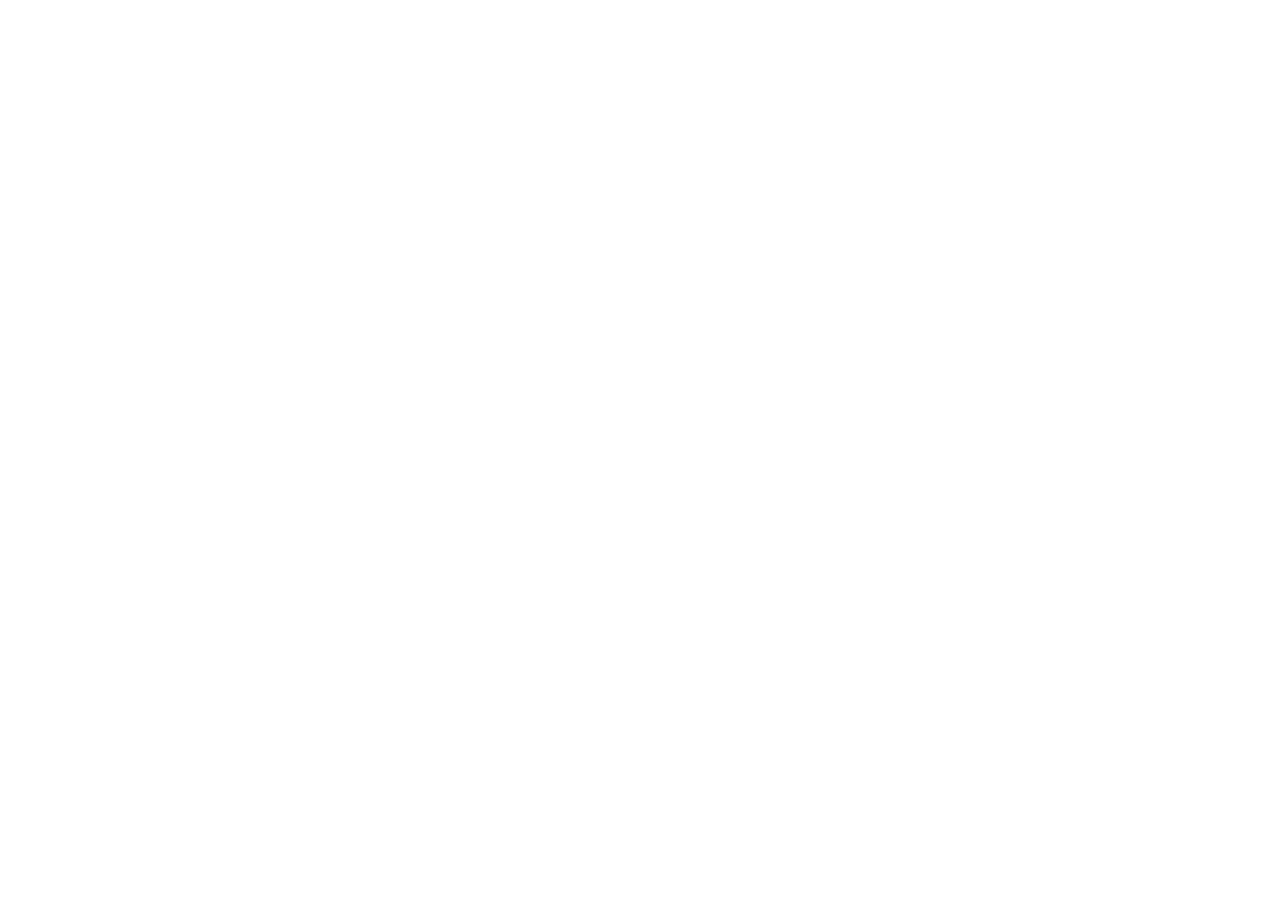
==== weekly/issue-043.html @ c5ee7de9 "feat: 新增周报 Issue 043 页面" ====
<!doctype html><html><head><script>window.gfdatav1={"env":"prod","envName":"prod","runtime":"node","ver":"1.0.0.372","canary":0,"idc":"lf","region":"CN","vdc":"lf","vregion":"China-North","extra":{"canaryType":null}}</script><script>!function(){var o={"solo.trae.cn":"work.trae.cn"}[window.location.hostname];o&&window.location.replace("https://"+o+window.location.pathname+window.location.search+window.location.hash)}()</script><script >
            ;(function(){
              window._MODERNJS_ROUTE_MANIFEST = {"routeAssets":{"main":{"chunkIds":["6408","754","6493","354","9783","7216","9535","7441","6008","7861","7906","1402","1069","1889"],"assets":["static/js/lib-framer-motion.a462c1e6.js","static/js/lib-polyfill.82fd600a.js","static/js/lib-axios.12a70885.js","static/js/lib-react.d6a78f82.js","static/js/argus-builder-strategy.c38d0599.js","static/js/lib-router.c6287245.js","static/js/7441.cf302592.js","static/js/6008.dfefafe0.js","static/js/7861.966b401f.js","static/css/7861.60322628.css","static/js/1402.307f18e1.js","static/css/1402.16e733a9.css","static/js/1069.d407b043.js","static/js/main.1b4af053.js","static/css/main.0908ee86.css"],"referenceCssAssets":["static/css/7861.60322628.css","static/css/1402.16e733a9.css","static/css/main.0908ee86.css"]}}};
            })();
          </script><link rel="manifest" href="data:application/manifest+json,%7B%22name%22%3A%22TraeWork%22%2C%22short_name%22%3A%22TraeWork%22%2C%22description%22%3A%22Work%20With%20TRAE%22%2C%22start_url%22%3A%22%2F%22%2C%22display%22%3A%22standalone%22%2C%22background_color%22%3A%22%231a1b1d%22%2C%22theme_color%22%3A%22%231a1b1d%22%2C%22icons%22%3A%5B%7B%22src%22%3A%22%2Ficon-192.png%22%2C%22sizes%22%3A%22192x192%22%2C%22type%22%3A%22image%2Fpng%22%7D%2C%7B%22src%22%3A%22%2Ficon-512.png%22%2C%22sizes%22%3A%22512x512%22%2C%22type%22%3A%22image%2Fpng%22%7D%2C%7B%22src%22%3A%22%2Ficon-512.png%22%2C%22sizes%22%3A%22512x512%22%2C%22type%22%3A%22image%2Fpng%22%2C%22purpose%22%3A%22maskable%22%7D%5D%7D"><meta name="theme-color" content="#1a1b1d"><link rel="preconnect" href="https://work.trae.cn"><link rel="preconnect" href="https://lf-cdn.marscode.com"><link rel="dns-prefetch" href="https://mon.zijieapi.com"><link rel="dns-prefetch" href="https://mcs.zijieapi.com"><link rel="dns-prefetch" href="https://abtestvm.bytedance.com"><link rel="dns-prefetch" href="https://ttwid.bytedance.com"><script>"serviceWorker"in navigator&&window.addEventListener("load",function(){navigator.serviceWorker.register("/sw.js",{updateViaCache:"none"}).then(function(e){let n=setInterval(function(){e.update().catch(function(e){console.log("SW update failed:",e),e&&"InvalidStateError"===e.name&&clearInterval(n)})},18e5)}).catch(function(e){console.log("SW registration failed:",e)})})</script><link rel="icon" href="//lf-cdn.marscode.cn/obj/marscode-bucket-cn/goofy_deploy_edenx/ide/trae-web-mono/favicon.png"><title data-react-helmet="true">音乐制作行业周报 · 2026.10.20 — 10.26</title><meta charset="utf-8"><meta name="viewport" content="width=device-width,initial-scale=1,shrink-to-fit=no,viewport-fit=cover,minimum-scale=1,maximum-scale=1,user-scalable=no"><meta http-equiv="x-ua-compatible" content="ie=edge"><meta name="renderer" content="webkit"><meta name="layoutmode" content="standard"><meta name="imagemode" content="force"><meta name="wap-font-scale" content="no"><meta name="format-detection" content="telephone=no"><script defer="defer">(()=>{var __webpack_modules__={2889(e,t,r){"use strict";r.d(t,{AC:()=>u,BX:()=>m,H4:()=>l,LK:()=>d,fh:()=>s,vr:()=>c});let o="icube:mf-runtime-debug-change",a=Symbol.for("icube.mf.runtime-debug.registry"),n=()=>{if("u"<typeof window)return;let e=globalThis,t=e[a];if(t)return t;let r={};return e[a]=r,r},i=e=>{window.dispatchEvent(new CustomEvent(o,{detail:{remoteName:e}}))},s=e=>{try{let t=new URL((e=>{let t=e.indexOf("@http");return t<0?e:e.slice(t+1)})(e)).hostname;return"localhost"===t||"127.0.0.1"===t||"0.0.0.0"===t||"[::1]"===t}catch{return!1}},l=e=>{let t=n();if(!t)return;let r=t[e.remoteName];t[e.remoteName]={...(null==r?void 0:r.hostContract)?{hostContract:r.hostContract}:{},...(null==r?void 0:r.configPath)?{configPath:r.configPath}:{},...e},i(e.remoteName)},c=(e,t)=>{let r=n();r&&(r[e]={...r[e],remoteName:e,...t},i(e))},d=e=>{var t;let r=null==(t=n())?void 0:t[e];return r&&"string"==typeof r.entryUrl&&"string"==typeof r.expose&&"boolean"==typeof r.isLocal?r:void 0},u=e=>{let t=n();(null==t?void 0:t[e])&&(delete t[e],i(e))},m=(e,t)=>{if("u"<typeof window)return()=>{};let r=r=>{let o=r.detail;(null==o?void 0:o.remoteName)===e&&t()};return window.addEventListener(o,r),()=>window.removeEventListener(o,r)}},57555(e,t,r){"use strict";var o,a,n,i,s,l,c,d,u,m,f,p,h=r(7002),g=r.n(h);let y="u">typeof ENV_TARGET?"web"===ENV_TARGET:"u">typeof window&&void 0!==window.document;function b(){try{if(y&&window.localStorage)return!!localStorage.getItem("FEDERATION_DEBUG")}catch(e){}return!1}function _(){return"u">typeof process&&process.env&&process.env.FEDERATION_DEBUG?!!process.env.FEDERATION_DEBUG:!!("u">typeof FEDERATION_DEBUG&&FEDERATION_DEBUG)||b()}let E="[ Module Federation ]",S=console,I=["logger.ts","logger.js","captureStackTrace","Logger.emit","Logger.log","Logger.info","Logger.warn","Logger.error","Logger.debug"];var v=class{constructor(e,t=S){this.prefix=e,this.delegate=t??S}setPrefix(e){this.prefix=e}setDelegate(e){this.delegate=e??S}emit(e,t){let r=this.delegate,o=_()?function(){try{let e=Error().stack;if(!e)return;let[,...t]=e.split("\n"),r=t.filter(e=>!I.some(t=>e.includes(t)));if(!r.length)return;return`Stack trace:\n${r.slice(0,5).join("\n")}`}catch{return}}():void 0,a=o?[...t,o]:t,n=(()=>{switch(e){case"log":return["log","info"];case"info":return["info","log"];case"warn":return["warn","info","log"];case"error":return["error","warn","log"];default:return["debug","log"]}})();for(let i of n){let e=r[i];if("function"==typeof e)return void e.call(r,this.prefix,...a)}for(let i of n){let e=S[i];if("function"==typeof e)return void e.call(S,this.prefix,...a)}}log(...e){this.emit("log",e)}warn(...e){this.emit("warn",e)}error(...e){this.emit("error",e)}success(...e){this.emit("info",e)}info(...e){this.emit("info",e)}ready(...e){this.emit("info",e)}debug(...e){_()&&this.emit("debug",e)}};function R(e){return new v(e)}R(E),function(e){let t=new v(e);Object.defineProperty(t,"__mf_infrastructure_logger__",{value:!0,enumerable:!1,configurable:!1})}(E);let N=17891,k=R("[ Module Federation Observability Plugin ]"),M="module-federation/observability",w="component:business-loaded",T="onMFRemoteLoaded",x=/\b(token|authorization|cookie|secret|password|session|access_token|refresh_token|api_key|apikey|key)\s*[:=]\s*([^&\s'",;<>]+)/gi,O=/\b(?:RUNTIME|TYPE|BUILD)-\d{3}\b/,A=/https?:\/\/[^\s'"<>]+/g,P=/https?:\/\/module-federation\.io\/guide\/troubleshooting\/[^\s'"<>]+/i,C=0;function $(e){return"object"==typeof e&&null!==e}function F(e,t){return"number"==typeof e&&Number.isFinite(e)?Math.max(1,Math.min(1e3,Math.floor(e))):t}function L(e){if("number"==typeof e&&Number.isFinite(e))return Math.max(1,Math.min(1e3,Math.floor(e)))}function U(e){if(!Number.isFinite(e)||!e)return N;let t=Math.floor(e);return t>0&&t<=65535?t:N}function j(e){return!0===e?{enabled:!0,port:N}:e&&!1!==e&&!1!==e.enabled?{enabled:!0,port:U(e.port)}:void 0}function D(e){return!0===e?{enabled:!0,source:M}:e&&!1!==e&&!1!==e.enabled?{enabled:!0,source:H(e.source,160)||M}:void 0}function q(e){return`http://127.0.0.1:${e}/__mf_observability`}function H(e,t=800){if(null==e)return;let r=String(e).replace(A,e=>X(e)||"[redacted-url]").replace(x,"[redacted]");return r.length>t?`${r.slice(0,t)}...`:r}function G(e){if(null!=e)return String(e)}function V(e,t=320){if(null==e)return;let r=String(e);return r.length>t?`${r.slice(0,t)}...`:r}function B(e,t=20){if(!e||"object"!=typeof e)return;let r={};return Object.entries(e).slice(0,t).forEach(([e,t])=>{let o=V(e,80);if(!o||null==t)return;if("boolean"==typeof t)return void(r[o]=t);if("number"==typeof t)return void(Number.isFinite(t)&&(r[o]=t));let a=V(t,240);a&&(r[o]=a)}),Object.keys(r).length?r:void 0}function W(e,t=20){if(!e||"object"!=typeof e)return;let r={};return Object.entries(e).slice(0,t).forEach(([e,t])=>{let o=H(e,80);if(!o||null==t)return;if("boolean"==typeof t)return void(r[o]=t);if("number"==typeof t)return void(Number.isFinite(t)&&(r[o]=t));let a=V(t,240);a&&(r[o]=a)}),Object.keys(r).length?r:void 0}function z(e,t){if(e&&!1!==t?.enabled)return e}function K(e){if(e)return V(e,240)}function X(e){if(e)try{let t="u">typeof window&&window.location?window.location.origin:"http://localhost",r=new URL(e,t),o=`${r.origin}${r.pathname}`;return/^https?:\/\//i.test(e)?o:r.pathname}catch{let[t]=e.split("#"),[r]=t.split("?");return H(r,240)}}function Y(e){if(e&&e.name)return{name:e.name,alias:H(e.alias,120),entry:V(e.entry,320),entryGlobalName:H(e.entryGlobalName,120),type:H(e.type,80)}}function J(e){if(e?.name)return{name:e.name,alias:e.alias,entry:e.entry,entryGlobalName:e.entryGlobalName,type:e.type}}function Z(e){let t=X(e);return!(!t||!/manifest.*\.json$/i.test(t))}function Q(e){return e?(Array.isArray(e)?e:[e]).map(e=>H(e,120)).filter(e=>!!e):[]}function ee(e){return Q(e?.scope).length?Q(e?.scope):["default"]}function te(e){let t=new Set,r=e.shareScopeMap||{};return ee(e.shareInfo).forEach(o=>{Object.keys(r[o]?.[e.pkgName]||{}).forEach(e=>{t.add(e)})}),Array.from(t)}function re(e){return e.shareInfo?te(e).length?"version-mismatch":"missing-provider":"missing-config"}function oe(e){if(e.recovered)return re(e);let t=pe(e.error,{enabled:!1}).errorMessage||"";return!e.shareInfo||/Cannot find shared/i.test(t)?"missing-config":"loadShareSync"===e.lifecycle&&"function"==typeof e.shareInfo.get&&/RUNTIME-00[56]/.test(t)?"sync-async-boundary":"loadShareSync"===e.lifecycle&&!e.shareInfo.get&&/RUNTIME-006/.test(t)?re(e):e.error?"load-error":void 0}function ae(e){let t=function(e){let t=e?.match(/^(\d+)\.(\d+)\.(\d+)(?:\+[\w.-]+)?$/);if(t)return{major:Number(t[1]),minor:Number(t[2]),patch:Number(t[3])}}(e?.version);return!!t&&function(e,t){return e.major!==t.major?e.major>t.major:e.minor!==t.minor?e.minor>t.minor:e.patch>=t.patch}(t,{major:2,minor:5,patch:0})}function ne(e,t){let r=e.shareInfo?.shareConfig;return{name:e.pkgName,shareScope:ee(e.shareInfo),requiredVersion:r?.requiredVersion,selectedVersion:e.selectedShared?.version,availableVersions:te(e),provider:e.selectedShared?.from,from:e.shareInfo?.from,singleton:r?.singleton,strictVersion:r?.strictVersion,eager:r?.eager,strategy:e.shareInfo?.strategy,loaded:e.selectedShared?.loaded,loading:!!e.selectedShared?.loading||void 0,reason:t}}function ie(e){if(e&&e.name)return{name:H(e.name,160)||"unknown",shareScope:Q(e.shareScope),requiredVersion:!1!==e.requiredVersion&&H(e.requiredVersion,120),selectedVersion:H(e.selectedVersion,120),availableVersions:(e.availableVersions||[]).map(e=>H(e,120)).filter(e=>!!e).slice(0,20),provider:H(e.provider,160),from:H(e.from,160),singleton:e.singleton,strictVersion:e.strictVersion,eager:e.eager,strategy:H(e.strategy,80),loaded:e.loaded,loading:e.loading,reason:H(e.reason,120)}}function se(e,t){return e[t]}function le(e){return!!$(e)&&"function"==typeof se(e,"createElement")}function ce(e){if(le(e))return e;if($(e)){let t=se(e,"default");if(le(t))return t}}function de(e,t=!1){if("function"!=typeof e)return!1;let r=e.displayName||e.name||"";return!/^use[A-Z0-9]/.test(r)&&(!!t||!!r&&/^[A-Z]/.test(r))}function ue(e,t="preserve",r=!1){if(de(e,r))return{component:e,createResult:e=>e};if(!$(e))return;let o=se(e,"default");return de(o,r)?{component:o,createResult:r=>{let o=Object.getOwnPropertyDescriptor(e,"default"),a=!1;try{!o||o.writable||o.set?(e.default=r,a=!0):o.configurable&&(Object.defineProperty(e,"default",{configurable:!0,enumerable:o.enumerable,writable:!0,value:r}),a=!0)}catch{}return"component"===t?r:a?void 0:function(e,t){let r=Object.getOwnPropertyDescriptors(e);return r.default={configurable:!0,enumerable:r.default?.enumerable??!0,writable:!0,value:t},Object.defineProperties(Object.create(Object.getPrototypeOf(e)),r)}(e,r)}}:void 0}function me(e){return"runtime"===e||"business"===e||"react"===e?e:void 0}function fe(e){let t=String(e??"").match(O)?.[0];return t?H(t,40):void 0}function pe(e,t){return e?e instanceof Error?{errorCode:fe(`${e.name}\n${e.message}\n${e.stack||""}`),errorName:G(e.name),errorMessage:G(e.message),errorStack:z(e.stack,t)}:{errorCode:fe(e),errorMessage:G(e)}:{}}function he(e){if(Array.isArray(e))return e.map(e=>he(e));if(!e||"object"!=typeof e)return e;let t={};return Object.entries(e).forEach(([e,r])=>{void 0!==r&&(t[e]=he(r))}),t}function ge(e){return he({...e,remote:e.remote?{...e.remote}:void 0,shared:e.shared?{...e.shared,shareScope:e.shared.shareScope?[...e.shared.shareScope]:void 0,availableVersions:e.shared.availableVersions?[...e.shared.availableVersions]:void 0}:void 0,errorContext:e.errorContext?{...e.errorContext}:void 0,metadata:e.metadata?{...e.metadata}:void 0,loadedBefore:Ee(e.loadedBefore)})}function ye(e){return{...e,phases:Object.entries(e.phases).reduce((e,[t,r])=>(e[t]={...r},e),{}),shared:e.shared?{...e.shared,shareScope:e.shared.shareScope?[...e.shared.shareScope]:void 0}:void 0,flags:{...e.flags},error:e.error?{...e.error,context:e.error.context?{...e.error.context}:void 0}:void 0}}function be(e){if(e)return{...e,facts:{...e.facts},completedPhases:[...e.completedPhases],pendingPhases:[...e.pendingPhases],warnings:e.warnings?[...e.warnings]:void 0,actions:e.actions.map(e=>({...e}))}}function _e(e){if(e)return{...e,entries:e.entries.map(e=>({...e})),availableNames:e.availableNames?[...e.availableNames]:void 0}}function Ee(e){if(e)return{producer:e.producer,expose:e.expose,consumers:e.consumers.map(e=>({...e,exposes:e.exposes?[...e.exposes]:void 0}))}}function Se(e){return he({...e,remote:e.remote?{...e.remote}:void 0,shared:e.shared?{...e.shared,shareScope:e.shared.shareScope?[...e.shared.shareScope]:void 0,availableVersions:e.shared.availableVersions?[...e.shared.availableVersions]:void 0}:void 0,errorContext:e.errorContext?{...e.errorContext}:void 0,moduleInfo:_e(e.moduleInfo),loadedBefore:Ee(e.loadedBefore),events:e.events.map(ge),summary:ye(e.summary),diagnosis:be(e.diagnosis)})}function Ie(){return globalThis.__FEDERATION__}function ve(e){let t=H(e,240);if(t)return t.replace(/^\.\//,"")}function Re(e,t,r){let o=e?.entryGlobalName;if(!o)return;let a=Ie(),n=Array.isArray(a?.__INSTANCES__)?a.__INSTANCES__:[],i=ve(t),s=[];return n.forEach(e=>{if(e===r)return;let t=function(e){if(!e)return[];if(e instanceof Map)return Array.from(e.values());let t="function"==typeof e.entries?Array.from(e.entries()):void 0;return t?t.map(([,e])=>e):$(e)?Object.values(e):[]}(e.moduleCache).find(e=>$(e)&&$(e.remoteInfo)&&e.remoteInfo.entryGlobalName===o);if(!t)return;let a=function(e,t){return t?Array.from(new Set(Object.values(e.remoteHandler?.idToRemoteMap||{}).filter(e=>e?.name===t).map(e=>H(e.expose,240)).filter(e=>!!e))):[]}(e,t.remoteInfo?.name),n={name:H(e.options?.name,120)||H(e.name,120),remoteEntryExports:!!t.remoteEntryExports,containerInitialized:!0===t.inited,exposes:a.length?a:void 0};s.push(he(n))}),s.length?{producer:!0,expose:!!i&&s.some(e=>(e.exposes||[]).some(e=>ve(e)===i)),consumers:s}:void 0}function Ne(e){return C+=1,`mf-${(e.remote?.name||e.phase||"runtime").replace(/[^a-z0-9]+/gi,"-").slice(0,80)}-${Date.now().toString(36)}-${C.toString(36)}`}function ke(e){if("string"==typeof e)return V(e,320)}function Me(e){if("string"==typeof e)return V(e,500)}function we(e){if("string"==typeof e)return V(e,320)}function Te(e){if("string"==typeof e&&e)return(/^https?:\/\//i.test(e)||e.startsWith("/")?X(e):H(e,240))?.toLowerCase()}function xe(e){let t=function(e){let t=[e.errorCode,e.errorName,e.errorMessage,e.summary.error?.errorCode,e.summary.error?.errorName,e.summary.error?.errorMessage,...e.events.flatMap(e=>[e.errorCode,e.errorName,e.errorMessage,e.message,e.lifecycle])].join("\n");return/RUNTIME-007/.test(t)?"remote-snapshot":/RUNTIME-011/.test(t)?"remote-entry-missing-in-snapshot":/moduleInfo|module info/i.test(t)?"module-info":/remote snapshot|global snapshot|snapshot/i.test(t)?"remote-snapshot":void 0}(e);if(!t)return;let r=Ie()?.moduleInfo,o=$(r)?Object.entries(r):[],a=o.map(([e,t])=>function(e,t){let r=V(e,240);if(!r)return;let o=$(t)?t:{};return{name:r,publicPath:ke(o.publicPath),getPublicPath:Me(o.getPublicPath),remoteEntry:we(o.remoteEntry),globalName:H(o.globalName,160)}}(e,t)).filter(e=>!!e),n=function(e){return new Set([e.requestId?.split("/")[0],e.remote?.name,e.remote?.alias,e.remote?.entry,e.remote?.entryGlobalName,e.sanitizedUrl,e.errorContext?.remoteName,e.errorContext?.remoteAlias,e.errorContext?.url,e.summary.error?.context?.remoteName,e.summary.error?.context?.remoteAlias,e.summary.error?.context?.url].map(Te).filter(e=>!!e))}(e),i=a.filter(e=>function(e,t){return!!t.size&&[e.name,e.publicPath,e.getPublicPath,e.remoteEntry,e.globalName].map(Te).filter(e=>!!e).some(e=>Array.from(t).some(t=>e===t||e.startsWith(`${t}:`)||e.includes(`:${t}`)||t.startsWith("http")&&e.includes(t)))}(e,n));return{reason:t,clipped:!0,totalCount:o.length,matchedCount:i.length,entries:i.slice(0,20),availableNames:i.length?void 0:a.map(e=>e.name).slice(0,20)}}function Oe(e){let t=`${e.errorMessage||""}\n${e.message||""}`;if(e.errorCode||t)return/ScriptExecutionError/i.test(t)?"script-execution":/timeout|timed out/i.test(t)?"timeout":/ScriptNetworkError|NetworkError|Failed to fetch|Request failed|ERR_|404|CORS/i.test(t)?"network":"RUNTIME-008"===e.errorCode?"unknown":void 0}function Ae(e={},t={}){let r,o,a,n,i={...e,browser:t.fixedBrowserScope?{...e.browser,scope:t.fixedBrowserScope}:e.browser,react:t.disableReact?{...e.react,enabled:!1,injectLoadedCallback:!1}:e.react},s=t.pluginName||"observability-plugin",l=!1!==t.attachInstanceApi,c=!0===t.guardSharedHooksByRuntimeVersion,d=!0===t.guardRuntimeHooksByRuntimeVersion,u=!0===t.disablePreloadHooks,m=!0===t.returnHookArgs,f=!0===t.forceDevelopmentChannels,p=e=>m?e:void 0,h=i.level||"summary",g=F(i.maxEvents,100),y=[],b=new Map,_=new Map,E=new Map,S=new Map,I=j(i.collector),v=D(i.devtools),R=new Set,N=new Set,M=new Set,x=new Set,O=new Set,A=!1,C=!1,U=g,z=()=>!1!==i.enabled&&(A=!0,!0),Q=(e,t,r)=>{let o=pe(e.error,i.stackTrace),a=Y(e.remote),s=ie(e.shared),l=K(e.requestAlias)||function(e,t){if(e&&t?.alias&&t.alias!==t.name){if(e===t.name)return t.alias;if(e.startsWith(`${t.name}/`))return`${t.alias}/${e.slice(t.name.length+1)}`}}(e.requestId,a),c=H(e.hostName,120)||H(r?.options?.name,120),d=H(r?.version,80)||n,u=G(e.message)||o.errorMessage,m={traceId:t,timestamp:e.timestamp||Date.now(),phase:H(e.phase,120)||"runtime",status:e.status,requestId:K(e.requestId),requestAlias:l,hostName:c,runtimeVersion:d,remote:a,shared:s,expose:H(e.expose,240),sanitizedUrl:V(e.url||e.remote?.entry,320),message:u,errorCode:o.errorCode,errorName:o.errorName,errorMessage:o.errorMessage,errorStack:o.errorStack,duration:"number"==typeof e.duration&&Number.isFinite(e.duration)?Math.max(0,e.duration):void 0,lifecycle:H(e.lifecycle,120),eventName:H(e.eventName,160),source:me(e.source),recovered:!0===e.recovered||void 0,cached:!0===e.cached||void 0,componentName:H(e.componentName,160),metadata:B(e.metadata),loadedBefore:Ee(e.loadedBefore)};return("error"===m.status||e.error)&&(m.ownerHint=function(e){let t=Oe(e);switch(e.errorCode){case"RUNTIME-001":case"RUNTIME-002":case"RUNTIME-011":case"RUNTIME-013":case"RUNTIME-014":case"RUNTIME-015":return"remote";case"RUNTIME-003":case"RUNTIME-004":case"RUNTIME-007":return"host";case"RUNTIME-005":case"RUNTIME-006":case"RUNTIME-012":return"shared";case"RUNTIME-008":return"network"===t||"timeout"===t?"network":"remote";default:return e.shared?"shared":e.remote?"remote":"manifest"===e.phase||"matchRemote"===e.phase?"host":e.errorCode?"runtime":void 0}}(m),m.retryable=function(e){let t=Oe(e);if("RUNTIME-008"===e.errorCode)return"network"===t||"timeout"===t;if("RUNTIME-003"===e.errorCode){let t=`${e.errorMessage||""}\n${e.message||""}`;return/NetworkError|Failed to fetch|Request failed|timeout|timed out/i.test(t)}return(!e.errorCode||!["RUNTIME-001","RUNTIME-002","RUNTIME-004","RUNTIME-005","RUNTIME-006","RUNTIME-011","RUNTIME-012","RUNTIME-013","RUNTIME-014","RUNTIME-015"].includes(e.errorCode))&&void 0}(m),m.errorContext=function(e,t){let r={...t};e.lifecycle&&(r.lifecycle=e.lifecycle),e.requestId&&(r.requestId=e.requestId),e.requestAlias&&(r.requestAlias=e.requestAlias),e.remote?.name&&(r.remoteName=e.remote.name),e.remote?.alias&&(r.remoteAlias=e.remote.alias),e.remote?.type&&(r.remoteType=e.remote.type),e.remote?.entryGlobalName&&(r.entryGlobalName=e.remote.entryGlobalName),e.sanitizedUrl&&(r.url=e.sanitizedUrl),e.expose&&(r.expose=e.expose),e.shared?.name&&(r.shareName=e.shared.name),e.shared?.requiredVersion&&(r.requiredVersion=e.shared.requiredVersion),e.shared?.selectedVersion&&(r.selectedVersion=e.shared.selectedVersion),e.shared?.provider&&(r.provider=e.shared.provider);let o=Oe(e);return o&&(r.resourceErrorType=o),B(r)}(m,e.errorContext)),m},ee=e=>ae({...e,version:H(e?.version,80)||n||e?.version}),te=e=>d&&!ee(e),re=e=>{if("success"===e.status)return"success";if("error"===e.status)return"error";if("complete"===e.status){if(e.recovered)return"recovered";if(e.errorName||e.errorMessage)return"error"}},le=e=>"loadRemote"===e.phase&&"complete"===e.status,de=e=>"loadRemote"===e.phase&&("success"===e.status||"complete"===e.status&&e.recovered),fe=e=>"shared"===e.phase&&("success"===e.status||"complete"===e.status&&e.recovered),he=e=>"preload"===e.phase&&"success"===e.status,ye=e=>"success"===e.status&&(e.eventName===w||"component"===e.phase&&e.message===w),be=(e,t)=>{let r=e.find(e=>"error"===e.status&&e.phase===t)||e.find(e=>"error"===e.status)||e.find(e=>"complete"===e.status&&e.errorMessage);if(r)return{errorCode:r.errorCode,errorName:r.errorName,errorMessage:r.errorMessage,failedPhase:t||r.phase,lifecycle:r.lifecycle,ownerHint:r.ownerHint,retryable:r.retryable,context:r.errorContext?{...r.errorContext}:void 0}},_e=e=>e.summary.error?.context||e.errorContext,ve=(e,t)=>{let r=e?.[t];return"string"==typeof r&&r?r:void 0},ke=e=>ve(_e(e),"resourceErrorType")||Oe({errorCode:e.errorCode,errorMessage:e.errorMessage,message:e.events.at(-1)?.message,lifecycle:e.summary.error?.lifecycle}),Me=e=>H([e.errorMessage,e.errorStack,...e.events.flatMap(e=>[e.errorMessage,e.errorStack,e.message])].filter(e=>!!e).join("\n").match(P)?.[0],240)||(e.errorCode?.startsWith("RUNTIME-")?"https://module-federation.io/guide/troubleshooting/runtime":void 0),we=e=>{if("error"!==e.status)return e.shared?e.summary.sharedResolved?"Shared dependency resolved successfully":"Shared dependency loading is pending":e.summary.componentLoaded?"Business component loaded":e.summary.runtimeLoaded?"Remote loaded successfully":e.summary.preloaded?"Remote preloaded successfully":"Remote loading is pending";switch(e.errorCode){case"RUNTIME-001":return"Remote entry global was not registered";case"RUNTIME-003":return"Manifest could not be loaded";case"RUNTIME-004":return"Remote was not found in host remotes";case"RUNTIME-007":return"Deployment moduleInfo did not match the requested remote";case"RUNTIME-013":return"Manifest is not a valid Module Federation manifest";case"RUNTIME-014":return"Requested expose was not found in the remote";case"RUNTIME-015":return"Remote container initialization failed";case"RUNTIME-005":case"RUNTIME-006":return"Shared dependency could not be resolved";case"RUNTIME-008":{let t=ke(e);return"network"===t?"Remote entry failed because of a network error":"timeout"===t?"Remote entry request timed out":"script-execution"===t?"Remote entry loaded but failed during execution":"Remote entry resource could not be loaded"}default:return"shared"===e.failedPhase||e.shared?"Shared dependency could not be resolved":e.failedPhase?`Module Federation failed at ${e.failedPhase}`:"Module Federation loading failed"}},Te=e=>Array.from(new Set(e.events.filter(e=>"success"===e.status||"complete"===e.status).map(e=>e.phase))),Ae=e=>{let t=new Set,r=new Set;return e.events.forEach(e=>{"start"===e.status?t.add(e.phase):r.add(e.phase)}),Array.from(t).filter(e=>!r.has(e))},Pe=(e,t)=>{let r=_e(e),o={},a=(e,t)=>{null!=t&&""!==t&&(o[e]=Array.isArray(t)?t.join(","):t)};return a("traceId",e.traceId),a("status",e.status),a("outcome",e.summary.outcome),a("errorCode",e.errorCode||e.summary.error?.errorCode),a("failedPhase",e.failedPhase||e.summary.error?.failedPhase),a("lifecycle",e.summary.error?.lifecycle),a("ownerHint",t),a("retryable",e.retryable??e.summary.error?.retryable),a("requestId",e.requestId),a("requestAlias",e.requestAlias||e.summary.error?.context?.requestAlias),a("hostName",e.hostName),a("remoteName",e.remote?.name),a("remoteAlias",e.remote?.alias),a("remoteEntry",e.remote?.entry),a("entryGlobalName",e.remote?.entryGlobalName),a("remoteType",e.remote?.type),a("url",e.sanitizedUrl||ve(r,"url")),a("expose",e.expose),a("hostRemotes",ve(r,"hostRemotes")),a("resourceErrorType",ke(e)),a("shareName",e.shared?.name),a("shareScope",e.shared?.shareScope),a("requiredVersion",e.shared?.requiredVersion),a("selectedVersion",e.shared?.selectedVersion),a("availableVersions",e.shared?.availableVersions),a("provider",e.shared?.provider),a("sharedFrom",e.shared?.from),a("singleton",e.shared?.singleton),a("strictVersion",e.shared?.strictVersion),a("eager",e.shared?.eager),a("sharedReason",e.shared?.reason),a("componentName",e.events.find(ye)?.componentName),a("moduleInfoReason",e.moduleInfo?.reason),a("moduleInfoTotalCount",e.moduleInfo?.totalCount),a("moduleInfoMatchedCount",e.moduleInfo?.matchedCount),a("moduleInfoNames",e.moduleInfo?.entries.length?e.moduleInfo.entries.map(e=>e.name):e.moduleInfo?.availableNames),a("cached",e.summary.flags.cached),a("fallback",e.summary.flags.fallback),a("recovered",e.summary.recovered),a("loadCompleted",e.summary.loadCompleted),a("runtimeLoaded",e.summary.runtimeLoaded),a("componentLoaded",e.summary.componentLoaded),W(o,50)||{}},Ce=(e,t)=>{let r=[],o=(e,o,a=t,n)=>{r.push({id:e,ownerHint:a,title:o,detail:n})};if("error"!==e.status&&!e.summary.error)return r;switch(e.errorCode){case"RUNTIME-001":o("check-remote-global","Check the remote global name against the remoteEntry build output","remote"),o("check-remote-entry","Check that remoteEntry registers the expected container","remote");break;case"RUNTIME-003":o("check-manifest-url","Check the manifest URL and manifest JSON response","host"),o("check-network","Check network availability, CORS, and timeout for the manifest","network");break;case"RUNTIME-013":o("check-manifest-url","Check that the manifest response is valid Module Federation JSON","remote");break;case"RUNTIME-004":o("check-host-remotes","Check that the requested remote exists in host remotes","host");break;case"RUNTIME-007":o("check-module-info","Check deployment-provided __FEDERATION__.moduleInfo for the requested remote","host"),o("check-host-remotes","Check that the runtime remote name or alias matches moduleInfo","host");break;case"RUNTIME-014":o("check-expose","Check that the requested expose exists in the remote build output","remote");break;case"RUNTIME-015":o("check-remote-entry","Check the error thrown during remoteEntry init","remote"),o("check-shared-provider","Check share scope initialization data passed to the remote","shared");break;case"RUNTIME-005":case"RUNTIME-006":o("check-shared-provider","Check that a compatible shared provider is available","shared"),o("check-shared-version","Compare requested shared version with available versions","shared"),("loadShareSync"===e.summary.error?.lifecycle||"sync-async-boundary"===e.shared?.reason||!1===e.shared?.eager)&&o("check-eager-config","Check eager configuration or add an async boundary before sync shared consumption","shared");break;case"RUNTIME-008":{let t=ke(e);("network"===t||"timeout"===t)&&o("check-network","Check remoteEntry URL, CORS, status code, and timeout","network"),o("check-remote-entry","script-execution"===t?"Check remoteEntry execution errors in the remote build output":"Check that remoteEntry is reachable and serves JavaScript","network"===t||"timeout"===t?"network":"remote");break}default:"manifest"===e.failedPhase&&o("check-manifest-url","Check manifest loading and parsing","host"),"remoteEntry"===e.failedPhase&&o("check-remote-entry","Check remoteEntry loading and initialization","remote"),"expose"===e.failedPhase&&o("check-expose","Check that the requested expose exists in the remote","remote"),"shared"===e.failedPhase&&(o("check-shared-provider","Check shared dependency resolution","shared"),(void 0!==e.shared?.requiredVersion||e.shared?.availableVersions?.length||"version-mismatch"===e.shared?.reason)&&o("check-shared-version","Compare requested shared version with available versions","shared"),("loadShareSync"===e.summary.error?.lifecycle||"sync-async-boundary"===e.shared?.reason||!1===e.shared?.eager)&&o("check-eager-config","Check eager configuration or add an async boundary before sync shared consumption","shared"))}return e.moduleInfo&&!r.some(e=>"check-module-info"===e.id)&&o("check-module-info","Check deployment-provided __FEDERATION__.moduleInfo for the requested remote","host"),r.length||o("inspect-runtime-events","Inspect the ordered observability events for the failed phase",t),r},$e=e=>{e.summary=(e=>{let t=e.events.some(le),r=e.events.some(de),o=e.events.some(fe),a=e.events.some(he),n=e.events.some(e=>e.recovered),i=e.events.some(ye),s=e.events[e.events.length-1],l="pending";n?l="recovered":i?l="component-loaded":"error"===e.status?l="failed":r?l="runtime-loaded":o?l="shared-resolved":a&&(l="preloaded");let c=(e=>{let t={phases:{},flags:{cached:!1,fallback:!1,recovered:!1}};return e.forEach(e=>{let r=e.phase,o=t.phases[r]||{status:e.status};"start"!==e.status&&(o.status=e.status),void 0!==e.duration&&(o.duration=e.duration),e.cached&&(o.cached=!0,t.flags.cached=!0),e.recovered&&(o.recovered=!0,t.flags.recovered=!0),e.lifecycle&&(o.lifecycle=e.lifecycle),t.phases[r]=o,"loadRemote"===e.phase&&"complete"===e.status&&e.recovered&&(t.flags.fallback=!0),(e.shared?.selectedVersion||e.shared?.provider)&&(t.shared={name:e.shared.name,provider:e.shared.provider,selectedVersion:e.shared.selectedVersion,shareScope:e.shared.shareScope?[...e.shared.shareScope]:void 0})}),t})(e.events);return{eventCount:e.events.length,recovered:n,loadCompleted:t,runtimeLoaded:r,sharedResolved:o,preloaded:a,componentLoaded:i,outcome:l,lastPhase:s?.phase,phases:c.phases,shared:c.shared,flags:c.flags,error:be(e.events,e.failedPhase)}})(e),(e=>{let t=xe(e);t&&(e.moduleInfo=t)})(e),e.diagnosis=(e=>{let t=(e=>e.summary.error?.ownerHint||e.ownerHint||(e.shared?"shared":e.remote?"remote":"unknown"))(e),r=(e=>{let t=[];return"error"!==e.status||e.errorCode||t.push("No known Module Federation error code was captured"),e.summary.flags.fallback&&t.push("Remote loading completed through fallback recovery"),e.summary.runtimeLoaded&&!e.summary.componentLoaded&&t.push("Business component readiness signal was not recorded"),e.moduleInfo&&0===e.moduleInfo.matchedCount&&t.push("No matching clipped moduleInfo entry was found for the failed remote"),t})(e);return{title:we(e),outcome:e.summary.outcome,status:e.status,ownerHint:t,failedPhase:e.failedPhase||e.summary.error?.failedPhase,errorCode:e.errorCode||e.summary.error?.errorCode,errorName:e.errorName||e.summary.error?.errorName,errorMessage:e.errorMessage||e.summary.error?.errorMessage,docLink:Me(e),facts:Pe(e,t),completedPhases:Te(e),pendingPhases:Ae(e),warnings:r.length?r:void 0,actions:Ce(e,t)}})(e)},Fe=e=>{let t=b.get(e.traceId);t||(t={traceId:e.traceId,status:"error"===e.status?"error":"pending",requestId:e.requestId,requestAlias:e.requestAlias,hostName:e.hostName,runtimeVersion:e.runtimeVersion,remote:e.remote?{...e.remote}:void 0,shared:e.shared?ge(e).shared:void 0,expose:e.expose,sanitizedUrl:e.sanitizedUrl,startedAt:e.timestamp,updatedAt:e.timestamp,duration:0,failedPhase:"error"===e.status?e.phase:void 0,errorCode:e.errorCode,errorName:e.errorName,errorMessage:e.errorMessage,errorStack:e.errorStack,ownerHint:e.ownerHint,retryable:e.retryable,errorContext:e.errorContext?{...e.errorContext}:void 0,loadedBefore:Ee(e.loadedBefore),events:[],summary:{eventCount:0,recovered:!1,loadCompleted:!1,runtimeLoaded:!1,sharedResolved:!1,preloaded:!1,componentLoaded:!1,outcome:"pending",lastPhase:void 0,phases:{},shared:void 0,flags:{cached:!1,fallback:!1,recovered:!1},error:void 0}},b.set(e.traceId,t)),e.requestId&&(t.requestId=e.requestId),e.requestAlias&&(t.requestAlias=e.requestAlias),e.hostName&&(t.hostName=e.hostName),e.runtimeVersion&&(t.runtimeVersion=e.runtimeVersion),e.remote&&(t.remote={...e.remote}),e.shared&&(t.shared=ge(e).shared),e.expose&&(t.expose=e.expose),e.sanitizedUrl&&(t.sanitizedUrl=e.sanitizedUrl),e.errorStack&&(t.errorStack=e.errorStack),e.errorCode&&(t.errorCode=e.errorCode),e.errorName&&(t.errorName=e.errorName),e.errorMessage&&(t.errorMessage=e.errorMessage),e.ownerHint&&(t.ownerHint=e.ownerHint),void 0!==e.retryable&&(t.retryable=e.retryable),e.errorContext&&(t.errorContext={...e.errorContext}),e.loadedBefore&&(t.loadedBefore=Ee(e.loadedBefore)),t.events.push(e),t.updatedAt=e.timestamp,t.duration=Math.max(0,t.updatedAt-t.startedAt);let o=re(e);return"error"===o?(t.status="error",((e,t)=>!(le(t)&&e.failedPhase||e.failedPhase&&("loadRemote"!==e.failedPhase||"loadRemote"===t.phase)))(t,e)&&(t.failedPhase=e.phase)):("recovered"===o||"success"===o&&"error"!==t.status)&&(t.status="success"),$e(t),r=e.traceId,(e=>{for(;y.length>U;)y.shift();for(;e.events.length>U;)e.events.shift()})(t),t},Le=(e,t)=>{if(!v)return;let r=globalThis.postMessage;if("function"==typeof r)try{r.call(globalThis,{schemaVersion:1,source:v.source,kind:"event",createdAt:Date.now(),scope:o||t.hostName,event:ge(e),report:Se(t)},"*")}catch{}},Ue=()=>y.map(ge),je=()=>Array.from(b.keys()),De=()=>Array.from(b.values()).sort((e,t)=>t.updatedAt!==e.updatedAt?t.updatedAt-e.updatedAt:t.startedAt-e.startedAt),qe=(e,t)=>{if(!e||!t)return!1;let r=e.toLowerCase(),o=t.toLowerCase();return r===o||r.includes(o)},He=(e={})=>{let t=L(e.limit),r=De();return(t?r.slice(0,t):r).map(Se)},Ge=(e={})=>{let t=L(e.limit),r=De().filter(t=>((e,t)=>!(t.traceId&&e.traceId!==t.traceId||t.status&&e.status!==t.status||t.outcome&&e.summary.outcome!==t.outcome||t.remote&&![e.remote?.name,e.remote?.alias,e.remote?.entry,e.requestId,e.requestAlias,e.sanitizedUrl].some(e=>qe(e,t.remote))||t.expose&&![e.expose,e.requestId].some(e=>qe(e,t.expose))||t.shared&&![e.shared?.name].some(e=>qe(e,t.shared))))(t,e));return(t?r.slice(0,t):r).map(Se)},Ve=()=>{if(!r)return;let e=b.get(r);return e?Se(e):void 0},Be=e=>{let t=b.get(e);return t?Se(t):void 0},We=e=>e?Be(e):Ve(),ze=e=>{if(!0!==i.browser?.enabled)return;let t=Ie();if(!t)return;let r=function(e){return H(e,120)?.replace(/[^\w:@.-]+/g,"-")||"default"}(i.browser?.scope||e?.options?.name||"default"),a={getEvents:Ue,getTraceIds:je,getReports:He,findReports:Ge,getLatestReport:Ve,getReport:Be,exportReport:We},n=t.__OBSERVABILITY__||{};t.__OBSERVABILITY__=n,o=r;try{Object.defineProperty(n,r,{value:a,configurable:!0,enumerable:!0})}catch{n[r]=a}},Ke=()=>!1!==i.console,Xe=()=>!(Ye()||!(f||"u"<typeof process)&&process.env),Ye=()=>"production"===i.browser?.mode,Je=()=>i.trace?.printStart??(!0===i.browser?.enabled&&!Ye()),Ze=e=>!!e||"verbose"===h&&!Ye(),Qe=e=>{if(o)return`window.__FEDERATION__.__OBSERVABILITY__[${JSON.stringify(o)}].getReport(${JSON.stringify(e)})`},et=(e,t,r)=>{if("error"!==re(e)||!Ke()||x.has(t.traceId))return;if(x.add(t.traceId),Ye()){let e=["[Module Federation] Observability report generated",`traceId: ${t.traceId}`];t.errorCode&&e.push(`errorCode: ${t.errorCode}`);try{console.error(e.join("\n"))}catch{}return}let o=["[Module Federation] Observability report generated",`traceId: ${t.traceId}`,`phase: ${t.failedPhase||e.phase}`];t.requestId&&o.push(`requestId: ${t.requestId}`),t.requestAlias&&o.push(`requestAlias: ${t.requestAlias}`),t.errorCode&&o.push(`errorCode: ${t.errorCode}`),t.shared?.name&&o.push(`shared: ${t.shared.name}`);let a=Qe(t.traceId);a?o.push(`read: ${a}`):o.push("read: enable browser output or use onReport(report)");let n=function(e){if(e instanceof Error)return e.stack||e.message}(r);!0===i.printRawStack&&n&&o.push("rawStack:",n);try{console.error(o.join("\n"))}catch{}},tt=(e,t)=>{if(!(e=>Je()&&"start"===e.status&&("loadRemote"===e.phase||"shared"===e.phase)&&Ke())(e))return;let r=[e.traceId,e.phase,e.requestId||e.shared?.name||e.remote?.name||"",e.lifecycle||""].join("|");if(O.has(r))return;O.add(r);let o=["[Module Federation] Observability trace started",`traceId: ${t.traceId}`,`phase: ${e.phase}`];e.requestId&&o.push(`requestId: ${e.requestId}`),e.requestAlias&&o.push(`requestAlias: ${e.requestAlias}`),e.remote?.name&&o.push(`remote: ${e.remote.name}`),e.shared?.name&&o.push(`shared: ${e.shared.name}`),e.lifecycle&&o.push(`lifecycle: ${e.lifecycle}`);let a=Qe(t.traceId);a?o.push(`read: ${a}`):o.push("read: enable browser output or use getReports({ limit: 10 })");try{console.info(o.join("\n"))}catch{}},rt=e=>!!z()&&(a=e,(e=>{o=void 0,ze(e)})(e),!0),ot=(e,t)=>{if(C)return;let r=Q(e,(e=>{let t=K(e.requestId);if(e.traceId&&b.has(e.traceId))return e.traceId;if("start"===e.status&&"loadRemote"===e.phase){let r=e.traceId||Ne(e);return t&&_.set(t,r),e.remote?.name&&E.set(e.remote.name,r),r}if(t){let e=_.get(t);if(e)return e}if(e.remote?.name){let t=E.get(e.remote.name);if(t)return t}return e.traceId||Ne(e)})(e),t);if((e=>{let t=function(e){let t=("expose"===e.phase||"moduleFactory"===e.phase)&&e.expose||"";return[e.traceId,e.phase,e.requestId||e.remote?.name||e.shared?.name||"",t].join("|")}(e);if("start"===e.status)return void S.set(t,e.timestamp);if(void 0!==e.duration)return;let r=S.get(t);void 0!==r&&(e.duration=Math.max(0,e.timestamp-r),S.delete(t))})(r),(e=>{e.requestId&&_.set(e.requestId,e.traceId),e.remote?.name&&E.set(e.remote.name,e.traceId)})(r),!function(e,t){return"verbose"===e||("summary"===e?"start"!==t.status:"error"===t.status||!!t.error)}(h,e)&&!(e=>Je()&&"start"===e.status&&("loadRemote"===e.phase||"shared"===e.phase))(e))return;y.push(r);let o=Fe(r);return tt(r,o),et(r,o,e.error),!!I&&((e,t)=>{if(!I)return;let r=globalThis.fetch;if("function"==typeof r)try{let o=JSON.stringify({schemaVersion:1,source:"browser",kind:"event",createdAt:Date.now(),event:ge(e),report:Se(t)});r(q(I.port),{method:"POST",headers:{"content-type":"application/json"},body:o,keepalive:o.length<=65536,credentials:"omit",mode:"cors"}).catch(e=>{k.debug("Failed to notify local observability collector.",e)})}catch(e){k.debug("Failed to notify local observability collector.",e)}})(r,o),Xe()&&Le(r,o),((e,t,r,o)=>{if(e&&i.onRawError)try{i.onRawError(e,{origin:o,event:ge(t),report:Se(r)})}catch{}})(e.error,r,o,t),((e,t,r)=>{try{i.onEvent?.(ge(e),Se(t),{origin:r})}catch{}})(r,o,t),((e,t)=>{if("start"!==e.events[e.events.length-1]?.status)try{i.onReport?.(Se(e),{origin:t})}catch{}})(o,t),r},at=(e={})=>{if(!1!==i.enabled&&A)return ot({traceId:e.traceId||(e.requestId?_.get(K(e.requestId)||""):void 0)||r||Ne({phase:"component",status:"success",requestId:e.requestId}),phase:"component",status:"success",requestId:e.requestId,componentName:e.componentName,metadata:e.metadata,eventName:w,message:w,source:"business"},a)},nt=async e=>{let t=C;C=!0;try{let t;try{t=e.loadShareSync?.("react")}catch{t=void 0}if("function"!=typeof t&&(t=await(e.loadShare?.("react"))),"function"!=typeof t)return;return ce(t())}catch{return}finally{C=t}},it=e=>{if(!1===i.react?.enabled||!0!==i.react?.injectLoadedCallback)return;let t=i.react.remoteIds||[];if(!t.length)return{allowAnonymousComponent:!1};let r=e=>e.replace(/\/\.\//g,"/").replace(/^\.\//,""),o=new Set(t.map(r)),a=new Set,n=e=>{e&&(a.add(e),a.add(r(e)))},s=[e.expose];e.expose?.startsWith("./")&&s.push(e.expose.slice(2));let l=[e.pkgNameOrAlias,e.remote?.alias,e.remote?.name];return n(e.id),n(e.expose),l.forEach(e=>{s.forEach(t=>{n(e&&t?`${e}/${t}`:"")})}),Array.from(a).some(e=>o.has(e))?{allowAnonymousComponent:!0}:void 0},st=(e,t,r,o)=>{let a=ue(e,i.react?.defaultExportMode||(r.allowAnonymousComponent?"component":"preserve"),r.allowAnonymousComponent);if(!a)return;let n=function(e,t){if("function"==typeof e)return e.displayName||e.name||t;if(!$(e))return t;let r=se(e,"displayName");if("string"==typeof r&&r)return r;let o=se(e,"render");return"function"==typeof o&&(o.displayName||o.name)||t}(a.component,t.expose||t.id),s=a.component,l=e=>{let r=$(e)?e:{},a=se(r,T),i={...r,[T]:(e={})=>{at({requestId:t.id,componentName:e.componentName||n,metadata:e.metadata}),"function"==typeof a&&a(e)}};return o?o.createElement(s,i):s(i)};return l.displayName=`ObservedRemote(${n})`,function(e,t){let r=new Set(["arguments","caller","length","name","prototype","displayName"]);Object.getOwnPropertyNames(t).forEach(o=>{if(r.has(o))return;let a=Object.getOwnPropertyDescriptor(t,o);if(a&&a.configurable)try{Object.defineProperty(e,o,a)}catch{}})}(l,s),a.createResult(l)},lt={name:s,apply(e){n=H(e.version,80)||n,l&&(e.markComponentLoaded=at)},beforeRequest(e){let t=e;if(!rt(t.origin))return p(e);let r=function(e,t){if(e)return J((t?.remotes||[]).filter(t=>[t.alias,t.name].filter(e=>!!e).some(t=>e===t||e.startsWith(`${t}/`))).sort((e,t)=>{let r=e.alias||e.name||"";return(t.alias||t.name||"").length-r.length})[0])}(t.id,t.options);return ot({phase:"loadRemote",status:"start",requestId:t.id,remote:r,lifecycle:"beforeRequest",message:"remote:load-start"},t.origin),p(e)},afterMatchRemote(e){let t=e;if(!rt(t.origin))return;let r=J(t.remoteInfo||t.remote),o=function(e){let t=(e?.remotes||[]).map(e=>V(e.alias||e.name||e.entry,120)).filter(e=>!!e).slice(0,20);return t.length?t.join(","):void 0}(t.options);ot({phase:"matchRemote",status:t.error?"error":"success",requestId:t.id,lifecycle:"afterMatchRemote",expose:t.expose,remote:r,message:t.error?"remote:match-failed":"remote:matched",error:t.error,errorContext:o?{hostRemotes:o}:void 0},t.origin)},beforeLoadRemoteSnapshot(e){rt(e.origin)},loadSnapshot(e){if(!z())return p(e);let t=e,r=J(t.moduleInfo),o=t.remoteSnapshot?.remoteEntry||t.remoteSnapshot?.entry,n=Z(r?.entry)?r?.entry:Z(o)?o:void 0;if(!n)return p(e);let i=J({name:r?.name||H(t.remoteSnapshot?.name,120),alias:r?.alias,entry:n,entryGlobalName:r?.entryGlobalName||H(t.remoteSnapshot?.entryGlobalName,120),type:r?.type||H(t.remoteSnapshot?.type,80)});return R.has(n)?ot({phase:"manifest",status:"success",requestId:n,remote:i,url:n,lifecycle:"loadSnapshot",message:"manifest:cached",cached:!0},a):N.has(n)||(N.add(n),ot({phase:"manifest",status:"start",requestId:n,remote:i,url:n,lifecycle:"loadSnapshot",message:"manifest:load-start"},a)),p(e)},loadRemoteSnapshot(e){if(!1===i.enabled)return p(e);let t=e;if("manifest"!==t.from)return p(e);let r=X(t.manifestUrl)||X(t.moduleInfo?.entry);return ot({phase:"manifest",status:"success",requestId:r,remote:J({...t.moduleInfo,entry:r||t.moduleInfo?.entry}),url:r,lifecycle:"loadRemoteSnapshot",message:"manifest:resolved",cached:!(!r||!R.has(r))},a),r&&(N.delete(r),R.add(r)),p(e)},afterResolve(e){let t=e;return rt(t.origin)&&Z(J(t.remoteInfo||t.remote)?.entry),p(e)},async onLoad(e){let t=e;if(!rt(t.origin))return;let r="function"==typeof t.exposeModuleFactory?await(async(e,t)=>{let r=it(t);if(!r||"function"!=typeof e)return;let o=await nt(t.origin),a=e;return(...e)=>{let n=a(...e);return n&&"function"==typeof n.then?n.then(e=>st(e,t,r,o)||e):st(n,t,r,o)||n}})(t.exposeModuleFactory,t):await(async(e,t)=>{let r=it(t);if(r)return st(e,t,r,await nt(t.origin))})(t.exposeModule,t),o=J(t.remote);return ot({phase:"loadRemote",status:"success",requestId:t.id,lifecycle:"onLoad",expose:t.expose,remote:o,message:"remote:loaded",loadedBefore:Ze()?Re(o,t.expose,t.origin):void 0},t.origin),r||void 0},errorLoadRemote(e){let t=e;if(!rt(t.origin)||"onLoad"!==t.lifecycle&&"beforeRequest"!==t.lifecycle&&"afterResolve"!==t.lifecycle)return;let r="afterResolve"===t.lifecycle;r&&t.id&&N.delete(t.id);let o=J(t.remote);ot({phase:r?"manifest":"loadRemote",status:"error",requestId:t.id,lifecycle:t.lifecycle,expose:t.expose,remote:o,url:r?t.id:void 0,message:r?"manifest:failed":t.lifecycle?`remote:${t.lifecycle}:failed`:"remote:failed",error:t.error,loadedBefore:Re(o,t.expose,t.origin)},t.origin)},afterLoadRemote(e){let t=e;if(!rt(t.origin))return;let r=J(t.remote);ot({phase:"loadRemote",status:"complete",requestId:t.id,lifecycle:"afterLoadRemote",expose:t.expose,remote:r,message:t.recovered?"remote:load-recovered":t.error?"remote:load-failed":"remote:load-complete",error:t.error,recovered:t.recovered,loadedBefore:Ze(t.error)?Re(r,t.expose,t.origin):void 0},t.origin)},loadEntry(e){let t=e;if(te(t.origin)||!rt(t.origin))return;let r=J(t.remoteInfo);ot({phase:"remoteEntry",status:"start",requestId:r?.name,remote:r,url:r?.entry,lifecycle:"loadEntry",message:"remoteEntry:load-start"},t.origin)},afterLoadEntry(e){let t=e;if(te(t.origin)||!rt(t.origin))return;let r=J(t.remoteInfo),o=function(e){if(e?.name)return[e.name,e.entryGlobalName||"",e.entry||""].join("|")}(Y(r)),a=!0===t.cached||!(!o||!M.has(o));ot({phase:"remoteEntry",status:t.error?"error":"success",requestId:r?.name,remote:r,url:r?.entry,lifecycle:"afterLoadEntry",message:t.error?"remoteEntry:load-failed":t.recovered?"remoteEntry:load-recovered":"remoteEntry:loaded",error:t.error,recovered:t.recovered,cached:a},t.origin),!t.error&&o&&M.add(o)},beforeInitRemote(e){let t=e;if(te(t.origin)||!rt(t.origin))return;let r=J(t.remoteInfo);ot({phase:"remoteEntryInit",status:"start",requestId:t.id||r?.name,remote:r,lifecycle:"beforeInitRemote",message:"remoteEntry:init-start"},t.origin)},afterInitRemote(e){let t=e;if(te(t.origin)||!rt(t.origin))return;let r=J(t.remoteInfo);ot({phase:"remoteEntryInit",status:t.error?"error":"success",requestId:t.id||r?.name,remote:r,lifecycle:"afterInitRemote",message:t.error?"remoteEntry:init-failed":t.cached?"remoteEntry:init-reused":"remoteEntry:initialized",error:t.error,cached:t.cached},t.origin)},beforeGetExpose(e){let t=e;!te(t.origin)&&rt(t.origin)&&ot({phase:"expose",status:"start",requestId:t.id,expose:t.expose,remote:J(t.moduleInfo),lifecycle:"beforeGetExpose",message:"expose:get-start"},t.origin)},afterGetExpose(e){let t=e;if(te(t.origin)||!rt(t.origin))return;let r=J(t.moduleInfo);ot({phase:"expose",status:t.error?"error":"success",requestId:t.id,expose:t.expose,remote:r,lifecycle:"afterGetExpose",message:t.error?"expose:get-failed":"expose:resolved",error:t.error,loadedBefore:Ze(t.error)?Re(r,t.expose,t.origin):void 0},t.origin)},beforeExecuteFactory(e){let t=e;!te(t.origin)&&rt(t.origin)&&ot({phase:"moduleFactory",status:"start",requestId:t.id,expose:t.expose,remote:J(t.moduleInfo),lifecycle:"beforeExecuteFactory",message:"moduleFactory:execute-start"},t.origin)},afterExecuteFactory(e){let t=e;if(te(t.origin)||!rt(t.origin))return;let r=J(t.moduleInfo);ot({phase:"moduleFactory",status:t.error?"error":"success",requestId:t.id,expose:t.expose,remote:r,lifecycle:"afterExecuteFactory",message:t.error?"moduleFactory:execute-failed":"moduleFactory:executed",error:t.error,loadedBefore:Ze(t.error)?Re(r,t.expose,t.origin):void 0},t.origin)},beforeLoadShare:e=>((!c||ee(e.origin))&&rt(e.origin)&&ot({phase:"shared",status:"start",requestId:`shared:${e.pkgName}`,lifecycle:"loadShare",shared:ne(e),message:"shared:load-start"},e.origin),p(e)),afterLoadShare:e=>((!c||ee(e.origin))&&rt(e.origin)&&ot({phase:"shared",status:"success",requestId:`shared:${e.pkgName}`,lifecycle:e.lifecycle,shared:ne(e),message:"loadShareSync"===e.lifecycle?"shared:resolved-sync":"shared:resolved"},e.origin),p(e)),errorLoadShare(e){if(c&&!ee(e.origin)||!rt(e.origin))return p(e);let t=!0===e.recovered&&!e.error,r=t?"custom-share-info-unmatched":oe(e);return ot({phase:"shared",status:t?"complete":"error",requestId:`shared:${e.pkgName}`,lifecycle:e.lifecycle,shared:ne(e,r),message:r?`shared:${r}`:void 0,error:t?void 0:e.error,recovered:e.recovered},e.origin),p(e)}};return u||(lt.generatePreloadAssets=e=>{let t=e;if(!rt(t.origin))return p(e);let r=J(t.remoteInfo||t.remote),o=t.preloadOptions?.preloadConfig;return ot({phase:"preload",status:"start",requestId:r?.name||H(o?.nameOrAlias,160),remote:r,lifecycle:"generatePreloadAssets",message:"preload:assets-ready",metadata:B({nameOrAlias:o?.nameOrAlias,exposes:o?.exposes?.join(","),resourceCategory:o?.resourceCategory,share:o?.share,depsRemote:Array.isArray(o?.depsRemote)?"custom":o?.depsRemote})},t.origin),p(e)},lt.afterPreloadRemote=e=>{let t=e;if(!rt(t.origin))return p(e);let r=t.results||[];return 0===r.length&&t.error?ot({phase:"preload",status:"error",requestId:"preloadRemote",lifecycle:"afterPreloadRemote",message:"preload:failed",error:t.error},t.origin):r.forEach(e=>{let r=J(e.remoteInfo||e.remote),o=K(e.id)||r?.name||H(e.preloadConfig?.nameOrAlias,160);e.results?.forEach(a=>{let n="error"===a.status||"timeout"===a.status;ot({phase:"preload",status:n?"error":"success",requestId:o,remote:r,url:a.url,cached:"cached"===a.status,lifecycle:"afterPreloadRemote",message:`preload:${a.resourceType||"resource"}:${a.status||"complete"}`,error:n?a.error:void 0,errorContext:n?{resourceType:a.resourceType,initiator:a.initiator,status:a.status,id:a.id}:void 0,metadata:B({resourceType:a.resourceType,initiator:a.initiator,status:a.status,id:a.id,preloadNameOrAlias:e.preloadConfig?.nameOrAlias})},t.origin)})}),p(e)}),{plugin:lt,getEvents:()=>Ue(),getTraceIds:()=>je(),getReports:e=>He(e),findReports:e=>Ge(e),getLatestReport:()=>Ve(),getReport:e=>Be(e),exportReport:e=>We(e),clear(){y.length=0,b.clear(),_.clear(),E.clear(),S.clear(),R.clear(),M.clear(),x.clear(),O.clear(),r=void 0,A=!1,U=g,o=void 0,a=void 0},markComponentLoaded:at}}let Pe=!1;var Ce=r(2889);let $e=e=>e?`manifest-mf-runtime-plugin:${e}`:"manifest-mf-runtime-plugin";function Fe(){let e=arguments.length>0&&void 0!==arguments[0]?arguments[0]:{},{configuredEntryUrl:t="",expose:r="",fallbackEntryUrl:o="",fallbackFromEntryUrl:a="",manifestApiUrl:n="",manifestEntryUrl:i="",remoteName:s}=e,l=null,c=!1,d=new Map,u=e=>{s&&e&&(0,Ce.H4)({entryUrl:e,expose:r,fallbackEntryUrl:o||void 0,isLocal:(0,Ce.fh)(e),remoteName:s})};u(t);let m=e=>(l??=(async e=>{if(!n)throw Error(`Missing manifestApiUrl for ${$e(s)}`);let t=await fetch(n,e);if(!t.ok)throw Error(`Failed to fetch MF manifest config for ${s??"remote"}: ${t.status}`);let r=await t.json(),o=r.data;if(!1===r.success)throw Error(`MF manifest config response is not successful for ${s??"remote"}`);if(!o||"object"!=typeof o)throw Error(`MF manifest config response is missing data for ${s??"remote"}`);return new Response(JSON.stringify(o),{status:200,headers:{"Content-Type":"application/json"}})})(e)).then(e=>e.clone());return{name:$e(s),async errorLoadRemote(e){var t;if(!(o&&a&&s&&"onLoad"===e.lifecycle&&(null==(t=e.remote)?void 0:t.name)===s&&e.remote.entry===a&&s))return;let r=s;c||(u(o),e.origin.registerRemotes([{name:r,entry:o}],{force:!0}),c=!0);let n=d.get(e.id);if(n)return n;let i={...e.options,from:e.from,..."build"===e.from?{loadFactory:!1}:{}},l=e.origin.loadRemote(e.id,i);return d.set(e.id,l),l},async fetch(e,t){if(i&&e===i)return m(t)}}}let Le=[{plugin:function(){return function(e={}){return Ae(e).plugin}({enabled:!0,level:"summary",browser:{mode:"production",scope:"trae-remote-web"},devtools:!0,trace:{printStart:Pe}})},params:void 0},{plugin:Fe,params:{configuredEntryUrl:"https://api.trae.com.cn/icube/api/v1/mf/manifest?code=cashier_mf#mf-manifest.json",expose:"index",manifestApiUrl:"https://api.trae.com.cn/icube/api/v1/mf/manifest?code=cashier_mf",manifestEntryUrl:"https://api.trae.com.cn/icube/api/v1/mf/manifest?code=cashier_mf#mf-manifest.json",remoteName:"cashier_mf"}},{plugin:Fe,params:{configuredEntryUrl:"https://api.trae.com.cn/icube/api/v1/mf/manifest?code=templates_mf#mf-manifest.json",expose:"index",manifestApiUrl:"https://api.trae.com.cn/icube/api/v1/mf/manifest?code=templates_mf",manifestEntryUrl:"https://api.trae.com.cn/icube/api/v1/mf/manifest?code=templates_mf#mf-manifest.json",remoteName:"templates_mf"}}].filter(e=>{let{plugin:t}=e;return t}).map(e=>{let{plugin:t,params:r}=e;return t(r)}),Ue={cashier_mf:[{alias:"cashier_mf",name:"cashier_mf",entry:"https://api.trae.com.cn/icube/api/v1/mf/manifest?code=cashier_mf#mf-manifest.json",externalType:"script",shareScope:"default"}],templates_mf:[{alias:"templates_mf",name:"templates_mf",entry:"https://api.trae.com.cn/icube/api/v1/mf/manifest?code=templates_mf#mf-manifest.json",externalType:"script",shareScope:"default"}]};if((r.initializeSharingData||r.initializeExposesData)&&r.federation){let e=(e,t,r)=>{e&&e[t]&&(e[t]=r)},t=(e,t,r)=>{var o,a,n,i;let s=r();Array.isArray(s)?(null!=(o=e)[a=t]||(o[a]=[]),e[t].push(...s)):"object"==typeof s&&null!==s&&(null!=(n=e)[i=t]||(n[i]={}),Object.assign(e[t],s))},h=(e,t,r)=>{var o,a;null!=(o=e)[a=t]||(o[a]=r())},y=null!=(o=null==(l=r.remotesLoadingData)?void 0:l.chunkMapping)?o:{},b=null!=(a=null==(c=r.remotesLoadingData)?void 0:c.moduleIdToRemoteDataMapping)?a:{},_=null!=(n=null==(d=r.initializeSharingData)?void 0:d.scopeToSharingDataMapping)?n:{},E=null!=(i=null==(u=r.consumesLoadingData)?void 0:u.chunkMapping)?i:{},S=null!=(s=null==(m=r.consumesLoadingData)?void 0:m.moduleIdToConsumeDataMapping)?s:{},I={},v=[],R={},N=null==(f=r.initializeExposesData)?void 0:f.shareScope;for(let o in g())r.federation[o]=g()[o];h(r.federation,"consumesLoadingModuleToHandlerMapping",()=>{let e={};for(let[t,r]of Object.entries(S))e[t]={getter:r.fallback,shareInfo:{shareConfig:{fixedDependencies:!1,requiredVersion:r.requiredVersion,strictVersion:r.strictVersion,singleton:r.singleton,eager:r.eager},scope:[r.shareScope]},shareKey:r.shareKey};return e}),h(r.federation,"initOptions",()=>({})),h(r.federation.initOptions,"name",()=>"trae_remote_web"),h(r.federation.initOptions,"shareStrategy",()=>"loaded-first"),h(r.federation.initOptions,"shared",()=>{let e={};for(let[t,r]of Object.entries(_))for(let o of r)if("object"==typeof o&&null!==o){let{name:r,version:a,factory:n,eager:i,singleton:s,requiredVersion:l,strictVersion:c}=o,d={},u=function(e){return void 0!==e};u(s)&&(d.singleton=s),u(l)&&(d.requiredVersion=l),u(i)&&(d.eager=i),u(c)&&(d.strictVersion=c);let m={version:a,scope:[t],shareConfig:d,get:n};e[r]?e[r].push(m):e[r]=[m]}return e}),t(r.federation.initOptions,"remotes",()=>Object.values(Ue).flat().filter(e=>"script"===e.externalType)),t(r.federation.initOptions,"plugins",()=>Le),h(r.federation,"bundlerRuntimeOptions",()=>({})),h(r.federation.bundlerRuntimeOptions,"remotes",()=>({})),h(r.federation.bundlerRuntimeOptions.remotes,"chunkMapping",()=>y),h(r.federation.bundlerRuntimeOptions.remotes,"remoteInfos",()=>Ue),h(r.federation.bundlerRuntimeOptions.remotes,"idToExternalAndNameMapping",()=>{let e={};for(let[t,r]of Object.entries(b))e[t]=[r.shareScope,r.name,r.externalModuleId,r.remoteName];return e}),h(r.federation.bundlerRuntimeOptions.remotes,"webpackRequire",()=>r),t(r.federation.bundlerRuntimeOptions.remotes,"idToRemoteMap",()=>{let e={};for(let[t,r]of Object.entries(b)){let o=Ue[r.remoteName];o&&(e[t]=o)}return e}),e(r,"S",r.federation.bundlerRuntime.S),r.federation.attachShareScopeMap&&r.federation.attachShareScopeMap(r),e(r.f,"remotes",(e,t)=>r.federation.bundlerRuntime.remotes({chunkId:e,promises:t,chunkMapping:y,idToExternalAndNameMapping:r.federation.bundlerRuntimeOptions.remotes.idToExternalAndNameMapping,idToRemoteMap:r.federation.bundlerRuntimeOptions.remotes.idToRemoteMap,webpackRequire:r})),e(r.f,"consumes",(e,t)=>r.federation.bundlerRuntime.consumes({chunkId:e,promises:t,chunkMapping:E,moduleToHandlerMapping:r.federation.consumesLoadingModuleToHandlerMapping,installedModules:I,webpackRequire:r})),e(r,"I",(e,t)=>r.federation.bundlerRuntime.I({shareScopeName:e,initScope:t,initPromises:v,initTokens:R,webpackRequire:r})),e(r,"initContainer",(e,t,o)=>r.federation.bundlerRuntime.initContainerEntry({shareScope:e,initScope:t,remoteEntryInitOptions:o,shareScopeKey:N,webpackRequire:r})),e(r,"getContainer",(e,t)=>{var o=r.initializeExposesData.moduleMap;return r.R=t,t=Object.prototype.hasOwnProperty.call(o,e)?o[e]():Promise.resolve().then(()=>{throw Error('Module "'+e+'" does not exist in container.')}),r.R=void 0,t}),r.federation.instance=r.federation.runtime.init(r.federation.initOptions),(null==(p=r.consumesLoadingData)?void 0:p.initialConsumes)&&r.federation.bundlerRuntime.installInitialConsumes({webpackRequire:r,installedModules:I,initialConsumes:r.consumesLoadingData.initialConsumes,moduleToHandlerMapping:r.federation.consumesLoadingModuleToHandlerMapping})}},26727(e,t,r){"use strict";var o=Error();e.exports=new Promise(function(e,t){if("u">typeof cashier_mf)return e();r.l("https://api.trae.com.cn/icube/api/v1/mf/manifest?code=cashier_mf#mf-manifest.json",function(r){if("u">typeof cashier_mf)return e();var a=r&&("load"===r.type?"missing":r.type),n=r&&r.target&&r.target.src;o.message="Loading script failed.\n("+a+": "+n+")",o.name="ScriptExternalLoadError",o.type=a,o.request=n,t(o)},"cashier_mf")}).then(function(){return cashier_mf})},84187(e,t,r){"use strict";var o=Error();e.exports=new Promise(function(e,t){if("u">typeof templates_mf)return e();r.l("https://api.trae.com.cn/icube/api/v1/mf/manifest?code=templates_mf#mf-manifest.json",function(r){if("u">typeof templates_mf)return e();var a=r&&("load"===r.type?"missing":r.type),n=r&&r.target&&r.target.src;o.message="Loading script failed.\n("+a+": "+n+")",o.name="ScriptExternalLoadError",o.type=a,o.request=n,t(o)},"templates_mf")}).then(function(){return templates_mf})},45514(e,t,r){Object.defineProperty(t,Symbol.toStringTag,{value:"Module"});let o=r(68313);t.logAndReport=function(e,t,r,a,n,i){return a(o.getShortErrorMsg(e,t,r,n))}},14417(e,t,r){let o=r(25665),a={[o.RUNTIME_001]:"Failed to get remoteEntry exports.",[o.RUNTIME_002]:'The remote entry interface does not contain "init"',[o.RUNTIME_003]:"Failed to get manifest.",[o.RUNTIME_004]:"Failed to locate remote.",[o.RUNTIME_005]:"Invalid loadShareSync function call from bundler runtime",[o.RUNTIME_006]:"Invalid loadShareSync function call from runtime",[o.RUNTIME_007]:"Failed to get remote snapshot.",[o.RUNTIME_008]:"Failed to load script resources.",[o.RUNTIME_009]:"Please call createInstance first.",[o.RUNTIME_010]:'The name option cannot be changed after initialization. If you want to create a new instance with a different name, please use "createInstance" api.',[o.RUNTIME_011]:"The remoteEntry URL is missing from the remote snapshot.",[o.RUNTIME_012]:'The getter for the shared module is not a function. This may be caused by setting "shared.import: false" without the host providing the corresponding lib.',[o.RUNTIME_013]:"The manifest is not a valid Module Federation manifest.",[o.RUNTIME_014]:"The remote does not expose the requested module.",[o.RUNTIME_015]:"Remote container initialization failed."},n={[o.TYPE_001]:"Failed to generate type declaration. Execute the below cmd to reproduce and fix the error."},i={[o.BUILD_001]:"Failed to find expose module.",[o.BUILD_002]:"PublicPath is required in prod mode."},s={...a,...n,...i};t.buildDescMap=i,t.errorDescMap=s,t.runtimeDescMap=a,t.typeDescMap=n},25665(e,t){t.BUILD_001="BUILD-001",t.BUILD_002="BUILD-002",t.RUNTIME_001="RUNTIME-001",t.RUNTIME_002="RUNTIME-002",t.RUNTIME_003="RUNTIME-003",t.RUNTIME_004="RUNTIME-004",t.RUNTIME_005="RUNTIME-005",t.RUNTIME_006="RUNTIME-006",t.RUNTIME_007="RUNTIME-007",t.RUNTIME_008="RUNTIME-008",t.RUNTIME_009="RUNTIME-009",t.RUNTIME_010="RUNTIME-010",t.RUNTIME_011="RUNTIME-011",t.RUNTIME_012="RUNTIME-012",t.RUNTIME_013="RUNTIME-013",t.RUNTIME_014="RUNTIME-014",t.RUNTIME_015="RUNTIME-015",t.TYPE_001="TYPE-001"},68313(e,t){t.getShortErrorMsg=(e,t,r,o)=>{let a=[`${[t[e]]} #${e}`];return r&&a.push(`args: ${JSON.stringify(r)}`),a.push((e=>`View the docs to see how to solve: https://module-federation.io/guide/troubleshooting/${e.split("-")[0].toLowerCase()}#${e.toLowerCase()}`)(e)),o&&a.push(`Original Error Message:\n ${o}`),a.join("\n")}},98778(e,t,r){Object.defineProperty(t,Symbol.toStringTag,{value:"Module"});let o=r(25665),a=r(68313),n=r(14417);t.BUILD_001=o.BUILD_001,t.BUILD_002=o.BUILD_002,t.RUNTIME_001=o.RUNTIME_001,t.RUNTIME_002=o.RUNTIME_002,t.RUNTIME_003=o.RUNTIME_003,t.RUNTIME_004=o.RUNTIME_004,t.RUNTIME_005=o.RUNTIME_005,t.RUNTIME_006=o.RUNTIME_006,t.RUNTIME_007=o.RUNTIME_007,t.RUNTIME_008=o.RUNTIME_008,t.RUNTIME_009=o.RUNTIME_009,t.RUNTIME_010=o.RUNTIME_010,t.RUNTIME_011=o.RUNTIME_011,t.RUNTIME_012=o.RUNTIME_012,t.RUNTIME_013=o.RUNTIME_013,t.RUNTIME_014=o.RUNTIME_014,t.RUNTIME_015=o.RUNTIME_015,t.TYPE_001=o.TYPE_001,t.buildDescMap=n.buildDescMap,t.errorDescMap=n.errorDescMap,t.getShortErrorMsg=a.getShortErrorMsg,t.runtimeDescMap=n.runtimeDescMap,t.typeDescMap=n.typeDescMap},34792(e,t){var r=Object.defineProperty;t.__exportAll=(e,t)=>{let o={};for(var a in e)r(o,a,{get:e[a],enumerable:!0});return t||r(o,Symbol.toStringTag,{value:"Module"}),o}},4682(e,t){t.DEFAULT_REMOTE_TYPE="global",t.DEFAULT_SCOPE="default"},23475(e,t,r){let o=r(53664),a=r(4682),n=r(10997),i=r(69657),s=r(4653),l=r(57976);r(87104);let c=r(51303),d=r(32615),u=r(93680),m=r(77229),f=r(23719),p=r(11649);r(9321);let h=r(74856),g=r(47514),y=r(71220),b=r(70984),_=r(18285),E=r(12286),S=r(98778);t.ModuleFederation=class{constructor(e){this.hooks=new p.PluginSystem({beforeInit:new m.SyncWaterfallHook("beforeInit"),init:new d.SyncHook,beforeInitContainer:new f.AsyncWaterfallHook("beforeInitContainer"),initContainer:new f.AsyncWaterfallHook("initContainer")}),this.version="2.5.0",this.moduleCache=new Map,this.loaderHook=new p.PluginSystem({getModuleInfo:new d.SyncHook,createScript:new d.SyncHook,createLink:new d.SyncHook,fetch:new u.AsyncHook,loadEntryError:new u.AsyncHook,afterLoadEntry:new u.AsyncHook("afterLoadEntry"),beforeInitRemote:new u.AsyncHook("beforeInitRemote"),afterInitRemote:new u.AsyncHook("afterInitRemote"),beforeGetExpose:new u.AsyncHook("beforeGetExpose"),afterGetExpose:new u.AsyncHook("afterGetExpose"),beforeExecuteFactory:new u.AsyncHook("beforeExecuteFactory"),afterExecuteFactory:new u.AsyncHook("afterExecuteFactory"),getModuleFactory:new u.AsyncHook}),this.bridgeHook=new p.PluginSystem({beforeBridgeRender:new d.SyncHook,afterBridgeRender:new d.SyncHook,beforeBridgeDestroy:new d.SyncHook,afterBridgeDestroy:new d.SyncHook});const t=[h.snapshotPlugin(),g.generatePreloadAssetsPlugin()],r={id:i.getBuilderId(),name:e.name,plugins:t,remotes:[],shared:{},inBrowser:E.isBrowserEnvValue};this.name=e.name,this.options=r,this.snapshotHandler=new y.SnapshotHandler(this),this.sharedHandler=new b.SharedHandler(this),this.remoteHandler=new _.RemoteHandler(this),this.shareScopeMap=this.sharedHandler.shareScopeMap,this.registerPlugins([...r.plugins,...e.plugins||[]]),this.options=this.formatOptions(r,e)}initOptions(e){e.name&&e.name!==this.options.name&&o.error((0,S.getShortErrorMsg)(S.RUNTIME_010,S.runtimeDescMap)),this.registerPlugins(e.plugins);let t=this.formatOptions(this.options,e);return this.options=t,t}async loadShare(e,t){return this.sharedHandler.loadShare(e,t)}loadShareSync(e,t){return this.sharedHandler.loadShareSync(e,t)}initializeSharing(e=a.DEFAULT_SCOPE,t){return this.sharedHandler.initializeSharing(e,t)}initRawContainer(e,t,r){let o=l.getRemoteInfo({name:e,entry:t}),a=new c.Module({host:this,remoteInfo:o});return a.remoteEntryExports=r,this.moduleCache.set(e,a),a}async loadRemote(e,t){return this.remoteHandler.loadRemote(e,t)}async preloadRemote(e){return this.remoteHandler.preloadRemote(e)}initShareScopeMap(e,t,r={}){this.sharedHandler.initShareScopeMap(e,t,r)}formatOptions(e,t){let{allShareInfos:r}=n.formatShareConfigs(e,t),{userOptions:o,options:a}=this.hooks.lifecycle.beforeInit.emit({origin:this,userOptions:t,options:e,shareInfo:r}),i=this.remoteHandler.formatAndRegisterRemote(a,o),{allShareInfos:s}=this.sharedHandler.registerShared(a,o),l=[...a.plugins];o.plugins&&o.plugins.forEach(e=>{l.includes(e)||l.push(e)});let c={...e,...t,plugins:l,remotes:i,shared:s,id:o.id||e.id};return this.hooks.lifecycle.init.emit({origin:this,options:c}),c}registerPlugins(e){let t=s.registerPlugins(e,this);this.options.plugins=this.options.plugins.reduce((e,t)=>(t&&e&&!e.find(e=>e.name===t.name)&&e.push(t),e),t||[])}registerRemotes(e,t){return this.remoteHandler.registerRemotes(e,t)}registerShared(e){this.sharedHandler.registerShared(this.options,{...this.options,shared:e})}}},87051(e,t,r){let o=r(53664),a=r(49146),n=r(12286),i="object"==typeof globalThis?globalThis:window,s=(()=>{try{return document.defaultView}catch{return i}})(),l=s;function c(e,t,r){Object.defineProperty(e,t,{value:r,configurable:!1,writable:!0})}function d(e,t){return Object.hasOwnProperty.call(e,t)}d(i,"__GLOBAL_LOADING_REMOTE_ENTRY__")||c(i,"__GLOBAL_LOADING_REMOTE_ENTRY__",{});let u=i.__GLOBAL_LOADING_REMOTE_ENTRY__;function m(e){d(e,"__VMOK__")&&!d(e,"__FEDERATION__")&&c(e,"__FEDERATION__",e.__VMOK__),d(e,"__FEDERATION__")||(c(e,"__FEDERATION__",{__GLOBAL_PLUGIN__:[],__INSTANCES__:[],moduleInfo:{},__SHARE__:{},__MANIFEST_LOADING__:{},__PRELOADED_MAP__:new Map}),c(e,"__VMOK__",e.__FEDERATION__)),e.__FEDERATION__.__GLOBAL_PLUGIN__??=[],e.__FEDERATION__.__INSTANCES__??=[],e.__FEDERATION__.moduleInfo??={},e.__FEDERATION__.__SHARE__??={},e.__FEDERATION__.__MANIFEST_LOADING__??={},e.__FEDERATION__.__PRELOADED_MAP__??=new Map}function f(e,t){if("string"==typeof t){if(e[t])return{value:e[t],key:t};for(let r of Object.keys(e)){let[o,a]=r.split(":"),n=`${o}:${t}`,i=e[n];if(i)return{value:i,key:n}}return{value:void 0,key:t}}o.error(`getInfoWithoutType: "key" must be a string, got ${typeof t} (${JSON.stringify(t)}).`)}m(i),m(s);let p=(e,t)=>{let r=f(t,a.getFMId(e)).value;if(r&&!r.version&&"version"in e&&e.version&&(r.version=e.version),r)return r;if("version"in e&&e.version){let{version:t,...r}=e,o=a.getFMId(r),n=f(s.__FEDERATION__.moduleInfo,o).value;if(n?.version===t)return n}};t.CurrentGlobal=i,t.Global=l,t.addGlobalSnapshot=e=>(s.__FEDERATION__.moduleInfo={...s.__FEDERATION__.moduleInfo,...e},()=>{for(let t of Object.keys(e))delete s.__FEDERATION__.moduleInfo[t]}),t.getGlobalFederationConstructor=function(){return i.__FEDERATION__.__DEBUG_CONSTRUCTOR__},t.getGlobalHostPlugins=()=>s.__FEDERATION__.__GLOBAL_PLUGIN__,t.getGlobalSnapshot=()=>s.__FEDERATION__.moduleInfo,t.getGlobalSnapshotInfoByModuleInfo=e=>p(e,s.__FEDERATION__.moduleInfo),t.getInfoWithoutType=f,t.getPreloaded=e=>i.__FEDERATION__.__PRELOADED_MAP__.get(e),t.getRemoteEntryExports=(e,t)=>{let r=t||`__FEDERATION_${e}:custom__`;return{remoteEntryKey:r,entryExports:i[r]}},t.getTargetSnapshotInfoByModuleInfo=p,t.globalLoading=u,t.nativeGlobal=s,t.registerGlobalPlugins=e=>{let{__GLOBAL_PLUGIN__:t}=s.__FEDERATION__;e.forEach(e=>{-1===t.findIndex(t=>t.name===e.name)?t.push(e):o.warn(`The plugin ${e.name} has been registered.`)})},t.resetFederationGlobalInfo=function(){i.__FEDERATION__.__GLOBAL_PLUGIN__=[],i.__FEDERATION__.__INSTANCES__=[],i.__FEDERATION__.moduleInfo={},i.__FEDERATION__.__SHARE__={},i.__FEDERATION__.__MANIFEST_LOADING__={},Object.keys(u).forEach(e=>{delete u[e]})},t.setGlobalFederationConstructor=function(e,t=(0,n.isDebugMode)()){t&&(i.__FEDERATION__.__DEBUG_CONSTRUCTOR__=e,i.__FEDERATION__.__DEBUG_CONSTRUCTOR_VERSION__="2.5.0")},t.setGlobalFederationInstance=function(e){i.__FEDERATION__.__INSTANCES__.push(e)},t.setGlobalSnapshotInfoByModuleInfo=(e,t)=>{let r=a.getFMId(e);return s.__FEDERATION__.moduleInfo[r]=t,s.__FEDERATION__.moduleInfo},t.setPreloaded=e=>i.__FEDERATION__.__PRELOADED_MAP__.set(e,!0)},11945(e,t,r){let o=r(87051),a=r(10997),n=r(42843),i=r(57976);r(87104);let s=r(75931),l={getRegisteredShare:a.getRegisteredShare,getGlobalShareScope:a.getGlobalShareScope};t.default={global:{Global:o.Global,nativeGlobal:o.nativeGlobal,resetFederationGlobalInfo:o.resetFederationGlobalInfo,setGlobalFederationInstance:o.setGlobalFederationInstance,getGlobalFederationConstructor:o.getGlobalFederationConstructor,setGlobalFederationConstructor:o.setGlobalFederationConstructor,getInfoWithoutType:o.getInfoWithoutType,getGlobalSnapshot:o.getGlobalSnapshot,getTargetSnapshotInfoByModuleInfo:o.getTargetSnapshotInfoByModuleInfo,getGlobalSnapshotInfoByModuleInfo:o.getGlobalSnapshotInfoByModuleInfo,setGlobalSnapshotInfoByModuleInfo:o.setGlobalSnapshotInfoByModuleInfo,addGlobalSnapshot:o.addGlobalSnapshot,getRemoteEntryExports:o.getRemoteEntryExports,registerGlobalPlugins:o.registerGlobalPlugins,getGlobalHostPlugins:o.getGlobalHostPlugins,getPreloaded:o.getPreloaded,setPreloaded:o.setPreloaded},share:l,utils:{matchRemoteWithNameAndExpose:n.matchRemoteWithNameAndExpose,preloadAssets:s.preloadAssets,getRemoteInfo:i.getRemoteInfo}}},35238(e,t,r){Object.defineProperty(t,Symbol.toStringTag,{value:"Module"});let o=r(53664),a=r(49146),n=r(87051),i=r(12665),s=r(10997),l=r(42843),c=r(57976);r(87104);let d=r(11945),u=r(51303),m=r(23475),f=r(2043),p=r(12286),h=d.default;t.CurrentGlobal=n.CurrentGlobal,t.Global=n.Global,t.Module=u.Module,t.ModuleFederation=m.ModuleFederation,t.addGlobalSnapshot=n.addGlobalSnapshot,t.assert=o.assert,t.error=o.error,t.getGlobalFederationConstructor=n.getGlobalFederationConstructor,t.getGlobalSnapshot=n.getGlobalSnapshot,t.getInfoWithoutType=n.getInfoWithoutType,t.getRegisteredShare=s.getRegisteredShare,t.getRemoteEntry=c.getRemoteEntry,t.getRemoteInfo=c.getRemoteInfo,t.helpers=h,t.isStaticResourcesEqual=a.isStaticResourcesEqual,Object.defineProperty(t,"loadScript",{enumerable:!0,get:function(){return p.loadScript}}),Object.defineProperty(t,"loadScriptNode",{enumerable:!0,get:function(){return p.loadScriptNode}}),t.matchRemoteWithNameAndExpose=l.matchRemoteWithNameAndExpose,t.registerGlobalPlugins=n.registerGlobalPlugins,t.resetFederationGlobalInfo=n.resetFederationGlobalInfo,t.safeWrapper=a.safeWrapper,t.satisfy=i.satisfy,t.setGlobalFederationConstructor=n.setGlobalFederationConstructor,t.setGlobalFederationInstance=n.setGlobalFederationInstance,Object.defineProperty(t,"types",{enumerable:!0,get:function(){return f.type_exports}})},51303(e,t,r){let o=r(53664),a=r(49146),n=r(42843),i=r(57976),s=r(74157);r(87104);let l=r(12286),c=r(98778);function d(e){if(!e||!("modules"in e)||!Array.isArray(e.modules))return;let t=e.modules.map(e=>e.moduleName).filter(Boolean);return t.length?t.join(","):void 0}t.Module=class{constructor({remoteInfo:e,host:t}){this.inited=!1,this.initing=!1,this.lib=void 0,this.remoteInfo=e,this.host=t}async getEntry(e){if(this.remoteEntryExports)return this.remoteEntryExports;let t=await i.getRemoteEntry({origin:this.host,remoteInfo:this.remoteInfo,remoteEntryExports:this.remoteEntryExports,resourceContext:{initiator:"loadRemote",id:n.composeRemoteRequestId(this.remoteInfo.name,e),resourceType:"remoteEntry"}});return o.assert(t,`remoteEntryExports is undefined \n ${(0,l.safeToString)(this.remoteInfo)}`),this.remoteEntryExports=t,this.remoteEntryExports}async init(e,t,r,a){let n=await this.getEntry(a);if(this.inited)return await this.host.loaderHook.lifecycle.afterInitRemote.emit({id:e,remoteInfo:this.remoteInfo,remoteSnapshot:t,remoteEntryExports:n,cached:!0,origin:this.host}),n;if(this.initPromise){try{await this.initPromise,await this.host.loaderHook.lifecycle.afterInitRemote.emit({id:e,remoteInfo:this.remoteInfo,remoteSnapshot:t,remoteEntryExports:n,cached:!0,origin:this.host})}catch(r){throw await this.host.loaderHook.lifecycle.afterInitRemote.emit({id:e,remoteInfo:this.remoteInfo,remoteSnapshot:t,remoteEntryExports:n,error:r,cached:!0,origin:this.host}),r}return n}this.initing=!0,this.initPromise=(async()=>{await this.host.loaderHook.lifecycle.beforeInitRemote.emit({id:e,remoteInfo:this.remoteInfo,remoteSnapshot:t,origin:this.host});let{remoteEntryInitOptions:a,shareScope:i,initScope:l}=function(e,t,r){let o=t,a=Array.isArray(e.shareScope)?e.shareScope:[e.shareScope];a.length||a.push("default"),a.forEach(e=>{o[e]||(o[e]={})});let n={version:e.version||"",shareScopeKeys:Array.isArray(e.shareScope)?a:e.shareScope||"default"};return Object.defineProperty(n,"shareScopeMap",{value:o,enumerable:!1}),{remoteEntryInitOptions:n,shareScope:o[a[0]],initScope:r??[]}}(this.remoteInfo,this.host.shareScopeMap,r),d=await this.host.hooks.lifecycle.beforeInitContainer.emit({shareScope:i,remoteEntryInitOptions:a,initScope:l,remoteInfo:this.remoteInfo,origin:this.host});void 0===n?.init&&o.error(c.RUNTIME_002,c.runtimeDescMap,{hostName:this.host.name,remoteName:this.remoteInfo.name,remoteEntryUrl:this.remoteInfo.entry,remoteEntryKey:this.remoteInfo.entryGlobalName},void 0,s.optionsToMFContext(this.host.options));try{await n.init(d.shareScope,d.initScope,d.remoteEntryInitOptions)}catch(e){o.error(c.RUNTIME_015,c.runtimeDescMap,{hostName:this.host.name,remoteName:this.remoteInfo.name,remoteEntryUrl:this.remoteInfo.entry,remoteEntryKey:this.remoteInfo.entryGlobalName,shareScope:this.remoteInfo.shareScope},`${e}`,s.optionsToMFContext(this.host.options))}await this.host.hooks.lifecycle.initContainer.emit({...d,id:e,remoteSnapshot:t,remoteEntryExports:n}),this.inited=!0})();try{await this.initPromise,await this.host.loaderHook.lifecycle.afterInitRemote.emit({id:e,remoteInfo:this.remoteInfo,remoteSnapshot:t,remoteEntryExports:n,origin:this.host})}catch(r){throw await this.host.loaderHook.lifecycle.afterInitRemote.emit({id:e,remoteInfo:this.remoteInfo,remoteSnapshot:t,remoteEntryExports:n,error:r,origin:this.host}),r}finally{this.initing=!1,this.initPromise=void 0}return n}async get(e,t,r,n){let i,{loadFactory:l=!0}=r||{loadFactory:!0},u=await this.init(e,n,void 0,t);this.lib=u,await this.host.loaderHook.lifecycle.beforeGetExpose.emit({id:e,expose:t,moduleInfo:this.remoteInfo,remoteEntryExports:u,origin:this.host});try{let r=await this.host.loaderHook.lifecycle.getModuleFactory.emit({remoteEntryExports:u,expose:t,moduleInfo:this.remoteInfo});(i="function"==typeof r?r:void 0)||(i=await u.get(t)),i||o.error(c.RUNTIME_014,c.runtimeDescMap,{hostName:this.host.name,remoteName:this.remoteInfo.name,remoteEntryUrl:this.remoteInfo.entry,expose:t,requestId:e,availableExposes:d(n)},void 0,s.optionsToMFContext(this.host.options)),await this.host.loaderHook.lifecycle.afterGetExpose.emit({id:e,expose:t,moduleInfo:this.remoteInfo,remoteEntryExports:u,moduleFactory:i,origin:this.host})}catch(r){throw await this.host.loaderHook.lifecycle.afterGetExpose.emit({id:e,expose:t,moduleInfo:this.remoteInfo,remoteEntryExports:u,error:r,origin:this.host}),r}let m=a.processModuleAlias(this.remoteInfo.name,t),f=this.wraperFactory(i,m);if(!l)return f;await this.host.loaderHook.lifecycle.beforeExecuteFactory.emit({id:e,expose:t,moduleInfo:this.remoteInfo,loadFactory:l,origin:this.host});try{let r=await f();return await this.host.loaderHook.lifecycle.afterExecuteFactory.emit({id:e,expose:t,moduleInfo:this.remoteInfo,loadFactory:l,exposeModule:r,origin:this.host}),r}catch(r){throw await this.host.loaderHook.lifecycle.afterExecuteFactory.emit({id:e,expose:t,moduleInfo:this.remoteInfo,loadFactory:l,error:r,origin:this.host}),r}}wraperFactory(e,t){function r(e,t){e&&"object"==typeof e&&Object.isExtensible(e)&&!Object.getOwnPropertyDescriptor(e,Symbol.for("mf_module_id"))&&Object.defineProperty(e,Symbol.for("mf_module_id"),{value:t,enumerable:!1})}return()=>{let o=e();return o instanceof Promise?o.then(e=>(r(e,t),e)):(r(o,t),o)}}}},47514(e,t,r){let o=r(49146),a=r(87051),n=r(10997);r(87104);let i=r(75931),s=r(74856),l=r(12286);function c(e){let t=e.split(":");return 1===t.length?{name:t[0],version:void 0}:2===t.length?{name:t[0],version:t[1]}:{name:t[1],version:t[2]}}function d(e,t,r,n,i={},s){let{value:u}=a.getInfoWithoutType(e,o.getFMId(t)),m=s||u;if(m&&!(0,l.isManifestProvider)(m)&&(r(m,t,n),m.remotesInfo))for(let o of Object.keys(m.remotesInfo)){if(i[o])continue;i[o]=!0;let t=c(o),a=m.remotesInfo[o];d(e,{name:t.name,version:a.matchedVersion},r,!1,i,void 0)}}let u=(e,t)=>document.querySelector(`${e}[${"link"===e?"href":"src"}="${t}"]`);function m(e,t,r,s,c){let m=[],f=[],p=[],h=new Set,g=new Set,{options:y}=e,{preloadConfig:b}=t,{depsRemote:_}=b;if(d(s,r,(t,r,n)=>{let s;if(n)s=b;else if(Array.isArray(_)){let e=_.find(e=>e.nameOrAlias===r.name||e.nameOrAlias===r.alias);if(!e)return;s=i.defaultPreloadArgs(e)}else{if(!0!==_)return;s=b}let c=(0,l.getResourceUrl)(t,o.getRemoteEntryInfoFromSnapshot(t).url);c&&p.push({name:r.name,moduleInfo:{name:r.name,entry:c,type:"remoteEntryType"in t?t.remoteEntryType:"global",entryGlobalName:"globalName"in t?t.globalName:r.name,shareScope:"",version:"version"in t?t.version:void 0},url:c});let d="modules"in t?t.modules:[],u=i.normalizePreloadExposes(s.exposes);function h(e){let r=e.map(e=>(0,l.getResourceUrl)(t,e));return s.filter?r.filter(s.filter):r}if(u.length&&"modules"in t&&(d=t?.modules?.reduce((e,t)=>(-1!==u?.indexOf(t.moduleName)&&e.push(t),e),[])),d){let o=d.length;for(let n=0;n<o;n++){let o=d[n],i=`${r.name}/${o.moduleName}`;e.remoteHandler.hooks.lifecycle.handlePreloadModule.emit({id:"."===o.moduleName?r.name:i,name:r.name,remoteSnapshot:t,preloadConfig:s,remote:r,origin:e}),a.getPreloaded(i)||("all"===s.resourceCategory?(m.push(...h(o.assets.css.async)),m.push(...h(o.assets.css.sync)),f.push(...h(o.assets.js.async)),f.push(...h(o.assets.js.sync))):"sync"===s.resourceCategory&&(m.push(...h(o.assets.css.sync)),f.push(...h(o.assets.js.sync))),a.setPreloaded(i))}}},!0,{},c),c.shared&&c.shared.length>0){let t=(t,r)=>{let{shared:o}=n.getRegisteredShare(e.shareScopeMap,r.sharedName,t,e.sharedHandler.hooks.lifecycle.resolveShare)||{};o&&"function"==typeof o.lib&&(r.assets.js.sync.forEach(e=>{h.add(e)}),r.assets.css.sync.forEach(e=>{g.add(e)}))};c.shared.forEach(e=>{let r=y.shared?.[e.sharedName];if(!r)return;let a=e.version?r.find(t=>t.version===e.version):r;a&&o.arrayOptions(a).forEach(r=>{t(r,e)})})}let E=f.filter(e=>!h.has(e)&&!u("script",e));return{cssAssets:m.filter(e=>!g.has(e)&&!u("link",e)),jsAssetsWithoutEntry:E,entryAssets:p.filter(e=>!u("script",e.url))}}t.generatePreloadAssetsPlugin=function(){return{name:"generate-preload-assets-plugin",async generatePreloadAssets(e){let{origin:t,preloadOptions:r,remoteInfo:a,remote:n,globalSnapshot:i,remoteSnapshot:c}=e;return l.isBrowserEnvValue?o.isRemoteInfoWithEntry(n)&&o.isPureRemoteEntry(n)?{cssAssets:[],jsAssetsWithoutEntry:[],entryAssets:[{name:n.name,url:n.entry,moduleInfo:{name:a.name,entry:n.entry,type:a.type||"global",entryGlobalName:"",shareScope:""}}]}:(s.assignRemoteInfo(a,c),m(t,r,a,i,c)):{cssAssets:[],jsAssetsWithoutEntry:[],entryAssets:[]}}}}},71220(e,t,r){let o=r(53664),a=r(49146),n=r(87051),i=r(57976),s=r(74157);r(87104);let l=r(93680),c=r(23719),d=r(11649);r(9321);let u=r(12286),m=r(98778);function f(e,t){let r=n.getGlobalSnapshotInfoByModuleInfo({name:t.name,version:t.options.version}),o=r&&"remotesInfo"in r&&r.remotesInfo&&n.getInfoWithoutType(r.remotesInfo,e.name).value;return o&&o.matchedVersion?{hostGlobalSnapshot:r,globalSnapshot:n.getGlobalSnapshot(),remoteSnapshot:n.getGlobalSnapshotInfoByModuleInfo({name:e.name,version:o.matchedVersion})}:{hostGlobalSnapshot:void 0,globalSnapshot:n.getGlobalSnapshot(),remoteSnapshot:n.getGlobalSnapshotInfoByModuleInfo({name:e.name,version:"version"in e?e.version:void 0})}}t.SnapshotHandler=class{constructor(e){this.loadingHostSnapshot=null,this.manifestCache=new Map,this.hooks=new d.PluginSystem({beforeLoadRemoteSnapshot:new l.AsyncHook("beforeLoadRemoteSnapshot"),loadSnapshot:new c.AsyncWaterfallHook("loadGlobalSnapshot"),loadRemoteSnapshot:new c.AsyncWaterfallHook("loadRemoteSnapshot"),afterLoadSnapshot:new c.AsyncWaterfallHook("afterLoadSnapshot")}),this.manifestLoading=n.Global.__FEDERATION__.__MANIFEST_LOADING__,this.HostInstance=e,this.loaderHook=e.loaderHook}async loadRemoteSnapshotInfo({moduleInfo:e,id:t,initiator:r="loadRemote"}){let i,l,{options:c}=this.HostInstance;await this.hooks.lifecycle.beforeLoadRemoteSnapshot.emit({options:c,moduleInfo:e,origin:this.HostInstance});let d=n.getGlobalSnapshotInfoByModuleInfo({name:this.HostInstance.options.name,version:this.HostInstance.options.version});d||(d={version:this.HostInstance.options.version||"",remoteEntry:"",remotesInfo:{}},n.addGlobalSnapshot({[this.HostInstance.options.name]:d})),d&&"remotesInfo"in d&&!n.getInfoWithoutType(d.remotesInfo,e.name).value&&("version"in e||"entry"in e)&&(d.remotesInfo={...d?.remotesInfo,[e.name]:{matchedVersion:"version"in e?e.version:e.entry}});let{hostGlobalSnapshot:f,remoteSnapshot:p,globalSnapshot:h}=this.getGlobalRemoteInfo(e),{remoteSnapshot:g,globalSnapshot:y}=await this.hooks.lifecycle.loadSnapshot.emit({options:c,moduleInfo:e,hostGlobalSnapshot:f,remoteSnapshot:p,globalSnapshot:h});if(g)if((0,u.isManifestProvider)(g)){let o=u.isBrowserEnvValue?g.remoteEntry:g.ssrRemoteEntry||g.remoteEntry||"",a=await this.loadManifestSnapshot(o,e,{},{initiator:r,id:t||e.name});i=a,l=n.setGlobalSnapshotInfoByModuleInfo({...e,entry:o},a)}else{let{remoteSnapshot:t}=await this.hooks.lifecycle.loadRemoteSnapshot.emit({options:this.HostInstance.options,moduleInfo:e,remoteSnapshot:g,from:"global"});i=t,l=y}else if(a.isRemoteInfoWithEntry(e)){let o=await this.loadManifestSnapshot(e.entry,e,{},{initiator:r,id:t||e.name});i=o,l=n.setGlobalSnapshotInfoByModuleInfo(e,o)}else o.error(m.RUNTIME_007,m.runtimeDescMap,{remoteName:e.name,remoteVersion:e.version,hostName:this.HostInstance.options.name,globalSnapshot:JSON.stringify(y)},void 0,s.optionsToMFContext(this.HostInstance.options));return await this.hooks.lifecycle.afterLoadSnapshot.emit({id:t,host:this.HostInstance,options:c,moduleInfo:e,remoteSnapshot:i}),{remoteSnapshot:i,globalSnapshot:l}}getGlobalRemoteInfo(e){return f(e,this.HostInstance)}async getManifestJson(e,t,r,a){return(async()=>{let r=i.getRemoteInfo(t),n=this.manifestCache.get(e);if(n)return n;try{let t=await this.loaderHook.lifecycle.fetch.emit(e,{},r,a?{...a,url:e,resourceType:"manifest"}:void 0);t&&t instanceof Response||(t=await fetch(e,{})),n=await t.json()}catch(a){(n=await this.HostInstance.remoteHandler.hooks.lifecycle.errorLoadRemote.emit({id:e,error:a,from:"runtime",lifecycle:"afterResolve",remote:r,origin:this.HostInstance}))||(delete this.manifestLoading[e],o.error(m.RUNTIME_003,m.runtimeDescMap,{manifestUrl:e,moduleName:t.name,hostName:this.HostInstance.options.name},`${a}`,s.optionsToMFContext(this.HostInstance.options)))}let l=[!n.metaData&&"metaData",!n.exposes&&"exposes",!n.shared&&"shared"].filter(Boolean);return l.length>0&&await this.HostInstance.remoteHandler.hooks.lifecycle.errorLoadRemote.emit({id:e,error:Error(`"${e}" is not a valid federation manifest for remote "${t.name}". Missing required fields: ${l.join(", ")}.`),from:"runtime",lifecycle:"afterResolve",remote:r,origin:this.HostInstance}),l.length>0&&o.error(m.RUNTIME_013,m.runtimeDescMap,{manifestUrl:e,moduleName:t.name,hostName:this.HostInstance.options.name,missingFields:l.join(",")},void 0,s.optionsToMFContext(this.HostInstance.options)),this.manifestCache.set(e,n),n})()}async loadManifestSnapshot(e,t,r,o){return this.manifestLoading[e]||(this.manifestLoading[e]=(async()=>{let a=await this.getManifestJson(e,t,r,o),n=(0,u.generateSnapshotFromManifest)(a,{version:e}),{remoteSnapshot:i}=await this.hooks.lifecycle.loadRemoteSnapshot.emit({options:this.HostInstance.options,moduleInfo:t,manifestJson:a,remoteSnapshot:n,manifestUrl:e,from:"manifest"});return i})().then(e=>e)),this.manifestLoading[e]}},t.getGlobalRemoteInfo=f},74856(e,t,r){let o=r(53664),a=r(49146),n=r(42843);r(87104);let i=r(75931),s=r(12286),l=r(98778);function c(e,t){let r=a.getRemoteEntryInfoFromSnapshot(t);r.url||o.error(l.RUNTIME_011,l.runtimeDescMap,{remoteName:e.name});let n=(0,s.getResourceUrl)(t,r.url);s.isBrowserEnvValue||n.startsWith("http")||(n=`https:${n}`),e.type=r.type,e.entryGlobalName=r.globalName,e.entry=n,e.version=t.version,e.buildVersion=t.buildVersion}t.assignRemoteInfo=c,t.snapshotPlugin=function(){return{name:"snapshot-plugin",async afterResolve(e){let{remote:t,pkgNameOrAlias:r,expose:o,origin:s,remoteInfo:l,id:d}=e;if(!a.isRemoteInfoWithEntry(t)||!a.isPureRemoteEntry(t)){let{remoteSnapshot:a,globalSnapshot:u}=await s.snapshotHandler.loadRemoteSnapshotInfo({moduleInfo:t,id:n.composeRemoteRequestId(t.name,o)});c(l,a);let m={remote:t,preloadConfig:{nameOrAlias:r,exposes:[o],resourceCategory:"sync",share:!1,depsRemote:!1}},f=await s.remoteHandler.hooks.lifecycle.generatePreloadAssets.emit({origin:s,preloadOptions:m,remoteInfo:l,remote:t,remoteSnapshot:a,globalSnapshot:u});return f&&i.preloadAssets(l,s,f,!1,{initiator:"loadRemote",id:d}).catch(()=>{}),{...e,remoteSnapshot:a}}return e}}}},18285(e,t,r){let o=r(53664),a=r(87051),n=r(4682),i=r(10997),s=r(42843),l=r(57976),c=r(74157);r(87104);let d=r(75931),u=r(51303),m=r(32615),f=r(93680),p=r(77229),h=r(23719),g=r(11649);r(9321);let y=r(71220),b=r(12286),_=r(98778);t.RemoteHandler=class{constructor(e){this.hooks=new g.PluginSystem({beforeRegisterRemote:new p.SyncWaterfallHook("beforeRegisterRemote"),registerRemote:new p.SyncWaterfallHook("registerRemote"),beforeRequest:new h.AsyncWaterfallHook("beforeRequest"),afterMatchRemote:new f.AsyncHook("afterMatchRemote"),onLoad:new f.AsyncHook("onLoad"),afterLoadRemote:new f.AsyncHook("afterLoadRemote"),handlePreloadModule:new m.SyncHook("handlePreloadModule"),errorLoadRemote:new f.AsyncHook("errorLoadRemote"),beforePreloadRemote:new f.AsyncHook("beforePreloadRemote"),generatePreloadAssets:new f.AsyncHook("generatePreloadAssets"),afterPreloadRemote:new f.AsyncHook("afterPreloadRemote"),loadEntry:new f.AsyncHook}),this.host=e,this.idToRemoteMap={}}formatAndRegisterRemote(e,t){return(t.remotes||[]).reduce((e,t)=>(this.registerRemote(t,e,{force:!1}),e),e.remotes)}setIdToRemoteMap(e,t){let{remote:r,expose:o}=t,{name:a,alias:n}=r;if(this.idToRemoteMap[e]={name:r.name,expose:o},n&&e.startsWith(a)){let t=e.replace(a,n);return void(this.idToRemoteMap[t]={name:r.name,expose:o})}if(n&&e.startsWith(n)){let t=e.replace(n,a);this.idToRemoteMap[t]={name:r.name,expose:o}}}async loadRemote(e,t){let r,{host:o}=this,a=s.matchRemoteWithNameAndExpose(o.options.remotes,e),n=e,i=a?.expose,c=a?l.getRemoteInfo(a.remote):void 0;try{let{loadFactory:a=!0}=t||{loadFactory:!0},{module:s,moduleOptions:d,remoteMatchInfo:u}=await this.getRemoteModuleAndOptions({id:e}),{pkgNameOrAlias:m,remote:f,expose:p,id:h,remoteSnapshot:g}=u;n=h,i=p,c=l.getRemoteInfo(f);let y=await s.get(h,p,t,g),b=await this.hooks.lifecycle.onLoad.emit({id:h,pkgNameOrAlias:m,expose:p,exposeModule:a?y:void 0,exposeModuleFactory:a?void 0:y,remote:f,options:d,moduleInstance:s,origin:o});return this.setIdToRemoteMap(e,u),r={id:n,expose:i,remote:c,options:t,origin:o},"function"==typeof b?b:y}catch(l){let s,{from:d="runtime"}=t||{from:"runtime"};try{s=await this.hooks.lifecycle.errorLoadRemote.emit({id:e,error:l,from:d,lifecycle:"onLoad",expose:i,remote:c,origin:o})}catch(e){throw r={id:n,expose:i,remote:c,options:t,error:e,origin:o},e}if(!s)throw r={id:n,expose:i,remote:c,options:t,error:l,origin:o},l;return r={id:n,expose:i,remote:c,options:t,error:l,origin:o,recovered:!0},s}finally{r&&await this.hooks.lifecycle.afterLoadRemote.emit(r)}}async preloadRemote(e){let t,{host:r}=this,o=[];await this.hooks.lifecycle.beforePreloadRemote.emit({preloadOps:e,options:r.options,origin:r});let a=d.formatPreloadArgs(r.options.remotes,e);await Promise.all(a.flatMap(e=>{let{preloadConfig:t,remote:r}=e,o=t.exposes||[];return o.length?o.map(o=>({ops:{...e,preloadConfig:{...t,exposes:[o]}},id:s.composeRemoteRequestId(r.name,o)})):[{ops:e,id:`${r.name}/*`}]}).map(async e=>{let{ops:t,id:a}=e,{remote:n,preloadConfig:i}=t,s=l.getRemoteInfo(n);try{let{globalSnapshot:e,remoteSnapshot:l}=await r.snapshotHandler.loadRemoteSnapshotInfo({moduleInfo:n,id:a,initiator:"preloadRemote"}),c=await this.hooks.lifecycle.generatePreloadAssets.emit({origin:r,preloadOptions:t,remote:n,remoteInfo:s,globalSnapshot:e,remoteSnapshot:l});if(!c)return;let u=await d.preloadAssets(s,r,c,!0,{initiator:"preloadRemote",id:a});o.push({remote:n,remoteInfo:s,preloadConfig:i,id:a,results:u})}catch(e){o.push({remote:n,remoteInfo:s,preloadConfig:i,id:a,results:[{url:s.entry,status:"error",resourceType:/\.json(?:$|[?#])/i.test(s.entry)?"manifest":"remoteEntry",initiator:"preloadRemote",id:a,error:e}]})}}));let n=o.flatMap(e=>e.results.filter(e=>"error"===e.status||"timeout"===e.status));if(n.length>0&&Object.assign(t=Error(`preloadRemote failed to load ${n.length} resource(s).`),{results:o,failedResults:n}),await this.hooks.lifecycle.afterPreloadRemote.emit({preloadOps:e,options:r.options,origin:r,results:o,error:t}),t)throw t}registerRemotes(e,t){let{host:r}=this;e.forEach(e=>{this.registerRemote(e,r.options.remotes,{force:t?.force})})}async getRemoteModuleAndOptions(e){let t,{host:r}=this,{id:a}=e;try{t=await this.hooks.lifecycle.beforeRequest.emit({id:a,options:r.options,origin:r})}catch(e){if(!(t=await this.hooks.lifecycle.errorLoadRemote.emit({id:a,options:r.options,origin:r,from:"runtime",error:e,lifecycle:"beforeRequest"})))throw e}let{id:n}=t,i=s.matchRemoteWithNameAndExpose(r.options.remotes,n);if(!i)try{o.error(_.RUNTIME_004,_.runtimeDescMap,{hostName:r.options.name,requestId:n},void 0,c.optionsToMFContext(r.options))}catch(e){throw await this.hooks.lifecycle.afterMatchRemote.emit({id:n,options:r.options,error:e,origin:r}),e}let{remote:d}=i,m=l.getRemoteInfo(d);await this.hooks.lifecycle.afterMatchRemote.emit({id:n,...i,options:r.options,remoteInfo:m,origin:r});let f=await r.sharedHandler.hooks.lifecycle.afterResolve.emit({id:n,...i,options:r.options,origin:r,remoteInfo:m}),{remote:p,expose:h}=f;o.assert(p&&h,`The 'beforeRequest' hook was executed, but it failed to return the correct 'remote' and 'expose' values while loading ${n}.`);let g=r.moduleCache.get(p.name),y={host:r,remoteInfo:m};return g||(g=new u.Module(y),r.moduleCache.set(p.name,g)),{module:g,moduleOptions:y,remoteMatchInfo:f}}registerRemote(e,t,r){let{host:a}=this,i=()=>{if(e.alias){let r=t.find(t=>e.alias&&(t.name.startsWith(e.alias)||t.alias?.startsWith(e.alias)));o.assert(!r,`The alias ${e.alias} of remote ${e.name} is not allowed to be the prefix of ${r&&r.name} name or alias`)}"entry"in e&&b.isBrowserEnvValue&&"u">typeof window&&!e.entry.startsWith("http")&&(e.entry=new URL(e.entry,window.location.origin).href),e.shareScope||(e.shareScope=n.DEFAULT_SCOPE),e.type||(e.type=n.DEFAULT_REMOTE_TYPE)};this.hooks.lifecycle.beforeRegisterRemote.emit({remote:e,origin:a});let s=t.find(t=>t.name===e.name);if(s){let o=[`The remote "${e.name}" is already registered.`,"Please note that overriding it may cause unexpected errors."];r?.force&&(this.removeRemote(s),i(),t.push(e),this.hooks.lifecycle.registerRemote.emit({remote:e,origin:a}),(0,b.warn)(o.join(" ")))}else i(),t.push(e),this.hooks.lifecycle.registerRemote.emit({remote:e,origin:a})}removeRemote(e){try{let{host:t}=this,{name:r}=e,o=t.options.remotes.findIndex(e=>e.name===r);-1!==o&&t.options.remotes.splice(o,1);let n=t.moduleCache.get(e.name);if(n){let r=n.remoteInfo,o=r.entryGlobalName;a.CurrentGlobal[o]&&(Object.getOwnPropertyDescriptor(a.CurrentGlobal,o)?.configurable?delete a.CurrentGlobal[o]:a.CurrentGlobal[o]=void 0);let s=l.getRemoteEntryUniqueKey(n.remoteInfo);a.globalLoading[s]&&delete a.globalLoading[s],t.snapshotHandler.manifestCache.delete(r.entry);let c=r.buildVersion?(0,b.composeKeyWithSeparator)(r.name,r.buildVersion):r.name,d=a.CurrentGlobal.__FEDERATION__.__INSTANCES__.findIndex(e=>r.buildVersion?e.options.id===c:e.name===c);if(-1!==d){let e=a.CurrentGlobal.__FEDERATION__.__INSTANCES__[d];c=e.options.id||c;let t=i.getGlobalShareScope(),o=!0,n=[];Object.keys(t).forEach(e=>{let a=t[e];a&&Object.keys(a).forEach(t=>{let i=a[t];i&&Object.keys(i).forEach(a=>{let s=i[a];s&&Object.keys(s).forEach(i=>{let l=s[i];l&&"object"==typeof l&&l.from===r.name&&(l.loaded||l.loading?(l.useIn=l.useIn.filter(e=>e!==r.name),l.useIn.length?o=!1:n.push([e,t,a,i])):n.push([e,t,a,i]))})})})}),o&&(e.shareScopeMap={},delete t[c]),n.forEach(([e,r,o,a])=>{delete t[e]?.[r]?.[o]?.[a]}),a.CurrentGlobal.__FEDERATION__.__INSTANCES__.splice(d,1)}let{hostGlobalSnapshot:u}=y.getGlobalRemoteInfo(e,t);if(u){let t=u&&"remotesInfo"in u&&u.remotesInfo&&a.getInfoWithoutType(u.remotesInfo,e.name).key;t&&(delete u.remotesInfo[t],a.Global.__FEDERATION__.__MANIFEST_LOADING__[t]&&delete a.Global.__FEDERATION__.__MANIFEST_LOADING__[t])}t.moduleCache.delete(e.name)}}catch(e){o.logger.error(`removeRemote failed: ${e instanceof Error?e.message:String(e)}`)}}}},70984(e,t,r){let o=r(53664),a=r(4682),n=r(10997),i=r(74157);r(87104);let s=r(32615),l=r(93680),c=r(77229),d=r(23719),u=r(11649);r(9321);let m=r(98778);t.SharedHandler=class{constructor(e){this.hooks=new u.PluginSystem({beforeRegisterShare:new c.SyncWaterfallHook("beforeRegisterShare"),afterResolve:new d.AsyncWaterfallHook("afterResolve"),beforeLoadShare:new d.AsyncWaterfallHook("beforeLoadShare"),loadShare:new l.AsyncHook,afterLoadShare:new s.SyncHook("afterLoadShare"),errorLoadShare:new s.SyncHook("errorLoadShare"),resolveShare:new c.SyncWaterfallHook("resolveShare"),initContainerShareScopeMap:new c.SyncWaterfallHook("initContainerShareScopeMap")}),this.host=e,this.shareScopeMap={},this.initTokens={},this._setGlobalShareScopeMap(e.options)}emitAfterLoadShare({lifecycle:e,pkgName:t,shareInfo:r,selectedShared:a}){try{this.hooks.lifecycle.afterLoadShare.emit({pkgName:t,shareInfo:r,selectedShared:a,shared:this.host.options.shared,shareScopeMap:this.shareScopeMap,lifecycle:e,origin:this.host})}catch(e){o.warn(e)}}emitErrorLoadShare({lifecycle:e,pkgName:t,shareInfo:r,error:a,recovered:n}){try{this.hooks.lifecycle.errorLoadShare.emit({pkgName:t,shareInfo:r,shared:this.host.options.shared,shareScopeMap:this.shareScopeMap,lifecycle:e,origin:this.host,error:a,recovered:n})}catch(e){o.warn(e)}}registerShared(e,t){let{newShareInfos:r,allShareInfos:o}=n.formatShareConfigs(e,t);return Object.keys(r).forEach(e=>{r[e].forEach(r=>{r.scope.forEach(o=>{this.hooks.lifecycle.beforeRegisterShare.emit({origin:this.host,pkgName:e,shared:r}),this.shareScopeMap[o]?.[e]||this.setShared({pkgName:e,lib:r.lib,get:r.get,loaded:r.loaded||!!r.lib,shared:r,from:t.name})})})}),{newShareInfos:r,allShareInfos:o}}async loadShare(e,t){let{host:r}=this,a=n.getTargetSharedOptions({pkgName:e,extraOptions:t,shareInfos:r.options.shared}),i=a;try{a?.scope&&await Promise.all(a.scope.map(async e=>{await Promise.all(this.initializeSharing(e,{strategy:a.strategy}))})),i=(await this.hooks.lifecycle.beforeLoadShare.emit({pkgName:e,shareInfo:a,shared:r.options.shared,origin:r})).shareInfo,o.assert(i,`Cannot find shared "${e}" in host "${r.options.name}". Ensure the shared config for "${e}" is declared in the federation plugin options and the host has been initialized before loading shares.`);let s=i,{shared:l,useTreesShaking:c}=n.getRegisteredShare(this.shareScopeMap,e,i,this.hooks.lifecycle.resolveShare)||{};if(l){let t=n.directShare(l,c);if(t.lib)return n.addUseIn(t,r.options.name),this.emitAfterLoadShare({lifecycle:"loadShare",pkgName:e,shareInfo:s,selectedShared:l}),t.lib;if(t.loading&&!t.loaded){let o=await t.loading;return t.loaded=!0,t.lib||(t.lib=o),n.addUseIn(t,r.options.name),this.emitAfterLoadShare({lifecycle:"loadShare",pkgName:e,shareInfo:s,selectedShared:l}),o}{let o=(async()=>{let e=await t.get();return n.addUseIn(t,r.options.name),t.loaded=!0,t.lib=e,e})();this.setShared({pkgName:e,loaded:!1,shared:l,from:r.options.name,lib:null,loading:o,treeShaking:c?t:void 0});let a=await o;return this.emitAfterLoadShare({lifecycle:"loadShare",pkgName:e,shareInfo:s,selectedShared:l}),a}}{if(t?.customShareInfo)return this.emitErrorLoadShare({lifecycle:"loadShare",pkgName:e,shareInfo:s,recovered:!0}),!1;let o=n.shouldUseTreeShaking(s.treeShaking),a=n.directShare(s,o),i=(async()=>{let t=await a.get();a.lib=t,a.loaded=!0,n.addUseIn(a,r.options.name);let{shared:o,useTreesShaking:i}=n.getRegisteredShare(this.shareScopeMap,e,s,this.hooks.lifecycle.resolveShare)||{};if(o){let e=n.directShare(o,i);e.lib=t,e.loaded=!0,o.from=s.from}return t})();this.setShared({pkgName:e,loaded:!1,shared:s,from:r.options.name,lib:null,loading:i,treeShaking:o?a:void 0});let l=await i;return this.emitAfterLoadShare({lifecycle:"loadShare",pkgName:e,shareInfo:s,selectedShared:s}),l}}catch(t){throw this.emitErrorLoadShare({lifecycle:"loadShare",pkgName:e,shareInfo:i,error:t}),t}}initializeSharing(e=a.DEFAULT_SCOPE,t){let{host:r}=this,o=t?.from,i=t?.strategy,s=t?.initScope,l=[];if("build"!==o){let{initTokens:t}=this;s||(s=[]);let r=t[e];if(r||(r=t[e]={from:this.host.name}),s.indexOf(r)>=0)return l;s.push(r)}let c=this.shareScopeMap,d=r.options.name;c[e]||(c[e]={});let u=c[e];return Object.keys(r.options.shared).forEach(t=>{r.options.shared[t].forEach(r=>{r.scope.includes(e)&&((e,t)=>{let{version:r,eager:o}=t;u[e]=u[e]||{};let a=u[e],i=a[r]&&n.directShare(a[r]),s=!(!i||!("eager"in i&&i.eager||"shareConfig"in i&&i.shareConfig?.eager));(!i||"loaded-first"!==i.strategy&&!i.loaded&&(!o!=!s?o:d>a[r].from))&&(a[r]=t)})(t,r)})}),("version-first"===r.options.shareStrategy||"version-first"===i)&&r.options.remotes.forEach(t=>{t.shareScope===e&&l.push((async e=>{let t,{module:o}=await r.remoteHandler.getRemoteModuleAndOptions({id:e});try{t=await o.getEntry()}catch(a){if(!(t=await r.remoteHandler.hooks.lifecycle.errorLoadRemote.emit({id:e,error:a,from:"runtime",lifecycle:"beforeLoadShare",remote:o.remoteInfo,origin:r})))return}finally{t?.init&&!o.initing&&(o.remoteEntryExports=t,await o.init(void 0,void 0,s))}})(t.name))}),l}loadShareSync(e,t){let{host:r}=this,a=n.getTargetSharedOptions({pkgName:e,extraOptions:t,shareInfos:r.options.shared});try{a?.scope&&a.scope.forEach(e=>{this.initializeSharing(e,{strategy:a.strategy})});let{shared:s}=n.getRegisteredShare(this.shareScopeMap,e,a,this.hooks.lifecycle.resolveShare)||{};if(s){if("function"==typeof s.lib)return n.addUseIn(s,r.options.name),s.loaded||(s.loaded=!0,s.from===r.options.name&&(a.loaded=!0)),this.emitAfterLoadShare({lifecycle:"loadShareSync",pkgName:e,shareInfo:a,selectedShared:s}),s.lib;if("function"==typeof s.get){let t=s.get();if(!(t instanceof Promise))return n.addUseIn(s,r.options.name),this.setShared({pkgName:e,loaded:!0,from:r.options.name,lib:t,shared:s}),this.emitAfterLoadShare({lifecycle:"loadShareSync",pkgName:e,shareInfo:a,selectedShared:s}),t}}if(a.lib)return a.loaded||(a.loaded=!0),this.emitAfterLoadShare({lifecycle:"loadShareSync",pkgName:e,shareInfo:a,selectedShared:a}),a.lib;if(a.get){let n=a.get();return n instanceof Promise&&o.error("build"===t?.from?m.RUNTIME_005:m.RUNTIME_006,m.runtimeDescMap,{hostName:r.options.name,sharedPkgName:e},void 0,i.optionsToMFContext(r.options)),a.lib=n,this.setShared({pkgName:e,loaded:!0,from:r.options.name,lib:a.lib,shared:a}),this.emitAfterLoadShare({lifecycle:"loadShareSync",pkgName:e,shareInfo:a,selectedShared:a}),a.lib}o.error(m.RUNTIME_006,m.runtimeDescMap,{hostName:r.options.name,sharedPkgName:e},void 0,i.optionsToMFContext(r.options))}catch(t){throw this.emitErrorLoadShare({lifecycle:"loadShareSync",pkgName:e,shareInfo:a,error:t}),t}}initShareScopeMap(e,t,r={}){let{host:o}=this;this.shareScopeMap[e]=t,this.hooks.lifecycle.initContainerShareScopeMap.emit({shareScope:t,options:o.options,origin:o,scopeName:e,hostShareScopeMap:r.hostShareScopeMap})}setShared({pkgName:e,shared:t,from:r,lib:o,loading:a,loaded:n,get:i,treeShaking:s}){let{version:l,scope:c="default",...d}=t,u=Array.isArray(c)?c:[c],m=e=>{let t=(e,t,r)=>{r&&!e[t]&&(e[t]=r)},r=s?e.treeShaking:e;t(r,"loaded",n),t(r,"loading",a),t(r,"get",i)};u.forEach(t=>{this.shareScopeMap[t]||(this.shareScopeMap[t]={}),this.shareScopeMap[t][e]||(this.shareScopeMap[t][e]={}),this.shareScopeMap[t][e][l]||(this.shareScopeMap[t][e][l]={version:l,scope:[t],...d,lib:o});let a=this.shareScopeMap[t][e][l];m(a),r&&a.from!==r&&(a.from=r)})}_setGlobalShareScopeMap(e){let t=n.getGlobalShareScope(),r=e.id||e.name;r&&!t[r]&&(t[r]=this.shareScopeMap)}}},2043(e,t,r){var o=r(34792).__exportAll({});Object.defineProperty(t,"type_exports",{enumerable:!0,get:function(){return o}})},74157(e,t){function r(e){return{name:e.name,alias:e.alias,entry:"entry"in e?e.entry:void 0,version:"version"in e?e.version:void 0,type:e.type,entryGlobalName:e.entryGlobalName,shareScope:e.shareScope}}t.optionsToMFContext=function(e){let t={};for(let[r,o]of Object.entries(e.shared)){let e=o[0];e&&(t[r]={version:e.version,singleton:e.shareConfig?.singleton,requiredVersion:!1!==e.shareConfig?.requiredVersion&&e.shareConfig?.requiredVersion,eager:e.eager,strictVersion:e.shareConfig?.strictVersion})}return{project:{name:e.name,mfRole:e.remotes?.length>0?"host":"unknown"},mfConfig:{name:e.name,remotes:e.remotes?.map(r)??[],shared:t}}}},69657(e,t,r){r(12286),t.getBuilderId=function(){return"trae_remote_web:1.0.0"}},93680(e,t,r){let o=r(32615);t.AsyncHook=class extends o.SyncHook{emit(...e){let t,r=Array.from(this.listeners);if(r.length>0){let o=0,a=t=>!1!==t&&(o<r.length?Promise.resolve(r[o++].apply(null,e)).then(r=>void 0===r||1===e.length&&r===e[0]?a(t):a(r)):t);t=a()}return Promise.resolve(t)}}},23719(e,t,r){let o=r(53664),a=r(49146),n=r(32615),i=r(77229);t.AsyncWaterfallHook=class extends n.SyncHook{constructor(e){super(),this.onerror=o.error,this.type=e}emit(e){a.isObject(e)||o.error(`The response data for the "${this.type}" hook must be an object.`);let t=Array.from(this.listeners);if(t.length>0){let r=0,a=t=>(o.warn(t),this.onerror(t),e),n=o=>{if(void 0!==o&&i.checkReturnData(e,o))e=o;else if(void 0!==o)return this.onerror(`A plugin returned an incorrect value for the "${this.type}" type.`),e;if(r<t.length)try{return Promise.resolve(t[r++](e)).then(n,a)}catch(e){return a(e)}return e};return Promise.resolve(n(e))}return Promise.resolve(e)}}},9321(e,t,r){r(32615),r(93680),r(77229),r(23719),r(11649)},11649(e,t,r){let o=r(53664),a=r(49146);r(87104),t.PluginSystem=class{constructor(e){this.registerPlugins={},this.lifecycle=e,this.lifecycleKeys=Object.keys(e)}applyPlugin(e,t){o.assert(a.isPlainObject(e),"Plugin configuration is invalid.");let r=e.name;o.assert(r,"A name must be provided by the plugin."),this.registerPlugins[r]||(this.registerPlugins[r]=e,e.apply?.(t),Object.keys(this.lifecycle).forEach(t=>{let r=e[t];r&&this.lifecycle[t].on(r)}))}removePlugin(e){o.assert(e,"A name is required.");let t=this.registerPlugins[e];o.assert(t,`The plugin "${e}" is not registered.`),Object.keys(t).forEach(e=>{"name"!==e&&this.lifecycle[e].remove(t[e])})}}},32615(e,t){t.SyncHook=class{constructor(e){this.type="",this.listeners=new Set,e&&(this.type=e)}on(e){"function"==typeof e&&this.listeners.add(e)}once(e){let t=this;this.on(function r(...o){return t.remove(r),e.apply(null,o)})}emit(...e){let t;return this.listeners.size>0&&this.listeners.forEach(r=>{let o=r(...e);void 0!==o&&(t=o)}),t}remove(e){this.listeners.delete(e)}removeAll(){this.listeners.clear()}}},77229(e,t,r){let o=r(53664),a=r(49146),n=r(32615);function i(e,t){if(!a.isObject(t))return!1;if(e!==t)for(let r in e)if(!(r in t))return!1;return!0}t.SyncWaterfallHook=class extends n.SyncHook{constructor(e){super(),this.onerror=o.error,this.type=e}emit(e){for(let t of(a.isObject(e)||o.error(`The data for the "${this.type}" hook should be an object.`),this.listeners))try{let r=t(e);if(void 0===r)continue;if(!i(e,r)){this.onerror(`A plugin returned an unacceptable value for the "${this.type}" type.`);break}e=r}catch(e){o.warn(e),this.onerror(e)}return e}},t.checkReturnData=i},87104(e,t,r){r(53664),r(49146),r(69657),r(42843),r(4653),r(57976),r(74157),r(12286)},57976(e,t,r){let o=r(53664),a=r(87051),n=r(4682),i=r(12286),s=r(98778),l=".then(callbacks[0]).catch(callbacks[1])";async function c({entry:e,remoteEntryExports:t}){return new Promise((r,a)=>{try{t?r(t):"u">typeof FEDERATION_ALLOW_NEW_FUNCTION?Function("callbacks",`import("${e}")${l}`)([r,a]):import(e).then(r).catch(a)}catch(t){o.error(`Failed to load ESM entry from "${e}". ${t instanceof Error?t.message:String(t)}`)}})}async function d({entry:e,remoteEntryExports:t}){return new Promise((r,a)=>{try{t?r(t):Function("callbacks",`System.import("${e}")${l}`)([r,a])}catch(t){o.error(`Failed to load SystemJS entry from "${e}". ${t instanceof Error?t.message:String(t)}`)}})}function u(e,t,r){let{remoteEntryKey:n,entryExports:i}=a.getRemoteEntryExports(e,t);return i||o.error(s.RUNTIME_001,s.runtimeDescMap,{remoteName:e,remoteEntryUrl:r,remoteEntryKey:n}),i}async function m({name:e,globalName:t,entry:r,remoteInfo:n,loaderHook:l,getEntryUrl:c,resourceContext:d}){let{entryExports:m}=a.getRemoteEntryExports(e,t);if(m)return m;let f=c?c(r):r;return(0,i.loadScript)(f,{attrs:{},createScriptHook:(e,t)=>{let r=l.lifecycle.createScript.emit({url:e,attrs:t,remoteInfo:n,resourceContext:d?{...d,url:e}:void 0});if(r&&(r instanceof HTMLScriptElement||"script"in r||"timeout"in r))return r}}).then(()=>u(e,t,r),t=>{let r=t instanceof Error?t.message:String(t);o.error(s.RUNTIME_008,s.runtimeDescMap,{remoteName:e,resourceUrl:f},r)})}async function f({remoteInfo:e,remoteEntryExports:t,loaderHook:r,getEntryUrl:o,resourceContext:a}){let{entry:n,entryGlobalName:i,name:s,type:l}=e;switch(l){case"esm":case"module":return c({entry:n,remoteEntryExports:t});case"system":return d({entry:n,remoteEntryExports:t});default:return m({entry:n,globalName:i,name:s,remoteInfo:e,loaderHook:r,getEntryUrl:o,resourceContext:a})}}async function p({remoteInfo:e,loaderHook:t,resourceContext:r}){let{entry:n,entryGlobalName:s,name:l,type:c}=e,{entryExports:d}=a.getRemoteEntryExports(l,s);return d||(0,i.loadScriptNode)(n,{attrs:{name:l,globalName:s,type:c},loaderHook:{createScriptHook:(o,a={})=>{let n=t.lifecycle.createScript.emit({url:o,attrs:a,remoteInfo:e,resourceContext:r?{...r,url:o}:void 0});if(n&&"url"in n)return n}}}).then(()=>u(l,s,n)).catch(e=>{o.error(`Failed to load Node.js entry for remote "${l}" from "${n}". ${e instanceof Error?e.message:String(e)}`)})}function h(e){let{entry:t,name:r}=e;return(0,i.composeKeyWithSeparator)(r,t)}t.getRemoteEntry=async function e(t){let{origin:r,remoteEntryExports:o,remoteInfo:n,getEntryUrl:l,resourceContext:c,_inErrorHandling:d=!1}=t,u=h(n);if(o)return o;if(!a.globalLoading[u]){let t=r.remoteHandler.hooks.lifecycle.loadEntry,m=r.loaderHook;a.globalLoading[u]=t.emit({origin:r,loaderHook:m,remoteInfo:n,remoteEntryExports:o}).then(e=>e||(("u">typeof ENV_TARGET?"web"===ENV_TARGET:i.isBrowserEnvValue)?f({remoteInfo:n,remoteEntryExports:o,loaderHook:m,getEntryUrl:l,resourceContext:c}):p({remoteInfo:n,loaderHook:m,resourceContext:c}))).then(async e=>(await r.loaderHook.lifecycle.afterLoadEntry.emit({origin:r,remoteInfo:n,remoteEntryExports:e}),e)).catch(async t=>{let i=h(n),l=t instanceof Error&&t.message.includes("ScriptExecutionError");if(t instanceof Error&&t.message.includes(s.RUNTIME_008)&&!l&&!d){let t=t=>e({...t,_inErrorHandling:!0}),s=await r.loaderHook.lifecycle.loadEntryError.emit({getRemoteEntry:t,origin:r,remoteInfo:n,remoteEntryExports:o,globalLoading:a.globalLoading,uniqueKey:i});if(s)return await r.loaderHook.lifecycle.afterLoadEntry.emit({origin:r,remoteInfo:n,remoteEntryExports:s,recovered:!0}),s}throw await r.loaderHook.lifecycle.afterLoadEntry.emit({origin:r,remoteInfo:n,error:t}),t})}return a.globalLoading[u]},t.getRemoteEntryUniqueKey=h,t.getRemoteInfo=function(e){return{...e,entry:"entry"in e?e.entry:"",type:e.type||n.DEFAULT_REMOTE_TYPE,entryGlobalName:e.entryGlobalName||e.name,shareScope:e.shareScope||n.DEFAULT_SCOPE}}},53664(e,t,r){let o=r(12286),a=r(45514),n="[ Federation Runtime ]",i=(0,o.createLogger)(n);function s(e,t,r,o,i){if(void 0!==t)return(0,a.logAndReport)(e,t,r??{},e=>{throw Error(`${n}: ${e}`)},o,i);let s=e;if(s instanceof Error)throw s.message.startsWith(n)||(s.message=`${n}: ${s.message}`),s;throw Error(`${n}: ${s}`)}t.assert=function(e,t,r,o,a){e||(void 0!==r?s(t,r,o,void 0,a):s(t))},t.error=s,t.logger=i,t.warn=function(e){e instanceof Error&&(e.message.startsWith(n)||(e.message=`${n}: ${e.message}`)),i.warn(e)}},42843(e,t){t.composeRemoteRequestId=function(e,t){return t&&"."!==t?`${e}/${t.replace(/^\.\//,"")}`:e},t.matchRemote=function(e,t){for(let r of e)if(t===r.name||r.alias&&t===r.alias)return r},t.matchRemoteWithNameAndExpose=function(e,t){for(let r of e){let e=t.startsWith(r.name),o=t.replace(r.name,"");if(e){if(o.startsWith("/"))return{pkgNameOrAlias:r.name,expose:o=`.${o}`,remote:r};if(""===o)return{pkgNameOrAlias:r.name,expose:".",remote:r}}let a=r.alias&&t.startsWith(r.alias),n=r.alias&&t.replace(r.alias,"");if(r.alias&&a){if(n&&n.startsWith("/"))return{pkgNameOrAlias:r.alias,expose:n=`.${n}`,remote:r};if(""===n)return{pkgNameOrAlias:r.alias,expose:".",remote:r}}}}},4653(e,t,r){let o=r(87051);t.registerPlugins=function(e,t){let r=o.getGlobalHostPlugins(),a=[t.hooks,t.remoteHandler.hooks,t.sharedHandler.hooks,t.snapshotHandler.hooks,t.loaderHook,t.bridgeHook];return r.length>0&&r.forEach(t=>{e?.find(e=>e.name!==t.name)&&e.push(t)}),e&&e.length>0&&e.forEach(e=>{a.forEach(r=>{r.applyPlugin(e,t)})}),e}},75931(e,t,r){let o=r(53664),a=r(42843),n=r(57976),i=r(12286);function s(e){return{resourceCategory:"sync",share:!0,depsRemote:!0,...e}}function l(e){return e instanceof Error&&(e.message.includes("timed out")||e.name.includes("Timeout"))}function c(e,t,r,o){return{url:t,status:r,resourceType:e.resourceType,initiator:e.initiator,id:e.id,error:o}}async function d(e,t,r,o){let a=e.moduleCache.get(r.name),i=r.entry;if(a?.remoteEntryExports)return c(o,i,"cached");try{if(!await n.getRemoteEntry({origin:e,remoteInfo:r,remoteEntryExports:a?.remoteEntryExports,resourceContext:{...o,url:i}}))throw Error(`Failed to load remoteEntry "${i}".`);return c(o,i,"success")}catch(e){return c(o,i,l(e)?"timeout":"error",e)}}function u({host:e,remoteInfo:t,url:r,attrs:o,context:a,needDeleteLink:n}){return new Promise(s=>{let{link:d,needAttach:u}=(0,i.createLink)({url:r,cb:()=>{s(c(a,r,u?"success":"cached"))},onErrorCallback:e=>{s(c(a,r,l(e)?"timeout":"error",e))},attrs:o,createLinkHook:(r,o)=>{let n=e.loaderHook.lifecycle.createLink.emit({url:r,attrs:o,remoteInfo:t,resourceContext:{...a,url:r}});return HTMLLinkElement,n},needDeleteLink:n});u&&document.head.appendChild(d)})}function m({host:e,remoteInfo:t,url:r,attrs:o,context:a}){return new Promise(n=>{let{script:s,needAttach:d}=(0,i.createScript)({url:r,cb:()=>{n(c(a,r,d?"success":"cached"))},onErrorCallback:e=>{n(c(a,r,l(e)?"timeout":"error",e))},attrs:o,createScriptHook:(r,o)=>{let n=e.loaderHook.lifecycle.createScript.emit({url:r,attrs:o,remoteInfo:t,resourceContext:{...a,url:r}});return HTMLScriptElement,n},needDeleteScript:!0});d&&document.head.appendChild(s)})}function f(e,t){return{...e,resourceType:t}}t.defaultPreloadArgs=s,t.formatPreloadArgs=function(e,t){return t.map(t=>{let r=a.matchRemote(e,t.nameOrAlias);return o.assert(r,`Unable to preload ${t.nameOrAlias} as it is not included in ${!r&&(0,i.safeToString)({remoteInfo:r,remotes:e})}`),{remote:r,preloadConfig:s(t)}})},t.normalizePreloadExposes=function(e){return e?e.map(e=>"."===e?e:e.startsWith("./")?e.replace("./",""):e):[]},t.preloadAssets=function(e,t,r,o=!0,a={initiator:"preloadRemote",id:e.name}){let{cssAssets:n,jsAssetsWithoutEntry:i,entryAssets:s}=r,l=[];if(t.options.inBrowser){if(s.forEach(e=>{let{moduleInfo:r}=e;l.push(d(t,0,r,f(a,"remoteEntry")))}),o){let r={rel:"preload",as:"style"};n.forEach(o=>{l.push(u({host:t,remoteInfo:e,url:o,attrs:r,context:f(a,"css")}))})}else{let r={rel:"stylesheet",type:"text/css"};n.forEach(o=>{l.push(u({host:t,remoteInfo:e,url:o,attrs:r,needDeleteLink:!1,context:f(a,"css")}))})}if(o){let r={rel:"preload",as:"script"};i.forEach(o=>{l.push(u({host:t,remoteInfo:e,url:o,attrs:r,context:f(a,"js")}))})}else{let r={fetchpriority:"high",type:"module"===e?.type?"module":"text/javascript"};i.forEach(o=>{l.push(m({host:t,remoteInfo:e,url:o,attrs:r,context:f(a,"js")}))})}}return Promise.all(l)}},29964(e,t){function r(e,t){return(e=Number(e)||e)>(t=Number(t)||t)?1:e===t?0:-1}function o(e,t){return r(e.major,t.major)||r(e.minor,t.minor)||r(e.patch,t.patch)||function(e,t){let{preRelease:o}=e,{preRelease:a}=t;if(void 0===o&&a)return 1;if(o&&void 0===a)return-1;if(void 0===o&&void 0===a)return 0;for(let n=0,i=o.length;n<=i;n++){let e=o[n],t=a[n];if(e!==t)return void 0===e&&void 0===t?0:e?t?r(e,t):-1:1}return 0}(e,t)}function a(e,t){return e.version===t.version}t.compare=function(e,t){switch(e.operator){case"":case"=":return a(e,t);case">":return 0>o(e,t);case">=":return a(e,t)||0>o(e,t);case"<":return o(e,t)>0;case"<=":return a(e,t)||o(e,t)>0;case void 0:return!0;default:return!1}}},15174(e,t){let r="[0-9A-Za-z-]+",o=`(?:\\+(${r}(?:\\.${r})*))`,a="0|[1-9]\\d*",n="[0-9]+",i="\\d*[a-zA-Z-][a-zA-Z0-9-]*",s=`(?:${n}|${i})`,l=`(?:${a}|${i})`,c=`(?:-(${l}(?:\\.${l})*))`,d=`${a}|x|X|\\*`,u=`[v=\\s]*(${d})(?:\\.(${d})(?:\\.(${d})(?:${c})?${o}?)?)?`,m=`^\\s*(${u})\\s+-\\s+(${u})\\s*$`,f="((?:<|>)?=?)",p=`(\\s*)${f}\\s*(${`[v=\\s]*(${n})\\.(${n})\\.(${n})${`(?:-?(${s}(?:\\.${s})*))`}?${o}?`}|${u})`,h="(?:~>?)",g=`(\\s*)${h}\\s+`,y="(?:\\^)",b=`(\\s*)${y}\\s+`,_=`^${y}${u}$`,E=`^${h}${u}$`,S=`^${f}\\s*${u}$`,I=`^${f}\\s*(${`v?(${a})\\.(${a})\\.(${a})${c}?${o}?`})$|^$`;t.caret=_,t.caretTrim=b,t.comparator=I,t.comparatorTrim=p,t.gte0="^\\s*>=\\s*0.0.0\\s*$",t.hyphenRange=m,t.star="(<|>)?=?\\s*\\*",t.tilde=E,t.tildeTrim=g,t.xRange=S},12665(e,t,r){let o=r(49634),a=r(76686),n=r(29964);function i(e){return o.pipe(a.parseCarets,a.parseTildes,a.parseXRanges,a.parseStar)(e)}function s(e){return o.pipe(a.parseHyphen,a.parseComparatorTrim,a.parseTildeTrim,a.parseCaretTrim)(e.trim()).split(/\s+/).join(" ")}t.satisfy=function(e,t){if(!e)return!1;let r=o.extractComparator(e);if(!r)return!1;let[,l,,c,d,u,m]=r,f={operator:l,version:o.combineVersion(c,d,u,m),major:c,minor:d,patch:u,preRelease:m?.split(".")};for(let p of t.split("||")){let t=p.trim();if(!t||"*"===t||"x"===t)return!0;try{let e=s(t);if(!e.trim())return!0;let r=e.split(" ").map(e=>i(e)).join(" ");if(!r.trim())return!0;let l=r.split(/\s+/).map(e=>a.parseGTE0(e)).filter(Boolean);if(0===l.length)continue;let c=!0;for(let t of l){let e=o.extractComparator(t);if(!e){c=!1;break}let[,r,,a,i,s,l]=e;if(!n.compare({operator:r,version:o.combineVersion(a,i,s,l),major:a,minor:i,patch:s,preRelease:l?.split(".")},f)){c=!1;break}}if(c)return!0}catch(e){console.error(`[semver] Error processing range part "${t}":`,e);continue}}return!1}},76686(e,t,r){let o=r(15174),a=r(49634);t.parseCaretTrim=function(e){return e.replace(a.parseRegex(o.caretTrim),"$1^")},t.parseCarets=function(e){return e.trim().split(/\s+/).map(e=>e.replace(a.parseRegex(o.caret),(e,t,r,o,n)=>a.isXVersion(t)?"":a.isXVersion(r)?`>=${t}.0.0 <${Number(t)+1}.0.0-0`:a.isXVersion(o)?"0"===t?`>=${t}.${r}.0 <${t}.${Number(r)+1}.0-0`:`>=${t}.${r}.0 <${Number(t)+1}.0.0-0`:n?"0"!==t?`>=${t}.${r}.${o}-${n} <${Number(t)+1}.0.0-0`:"0"===r?`>=${t}.${r}.${o}-${n} <${t}.${r}.${Number(o)+1}-0`:`>=${t}.${r}.${o}-${n} <${t}.${Number(r)+1}.0-0`:"0"===t?"0"===r?`>=${t}.${r}.${o} <${t}.${r}.${Number(o)+1}-0`:`>=${t}.${r}.${o} <${t}.${Number(r)+1}.0-0`:`>=${t}.${r}.${o} <${Number(t)+1}.0.0-0`)).join(" ")},t.parseComparatorTrim=function(e){return e.replace(a.parseRegex(o.comparatorTrim),"$1$2$3")},t.parseGTE0=function(e){return e.trim().replace(a.parseRegex(o.gte0),"")},t.parseHyphen=function(e){return e.replace(a.parseRegex(o.hyphenRange),(e,t,r,o,n,i,s,l,c,d,u,m)=>`${t=a.isXVersion(r)?"":a.isXVersion(o)?`>=${r}.0.0`:a.isXVersion(n)?`>=${r}.${o}.0`:`>=${t}`} ${l=a.isXVersion(c)?"":a.isXVersion(d)?`<${Number(c)+1}.0.0-0`:a.isXVersion(u)?`<${c}.${Number(d)+1}.0-0`:m?`<=${c}.${d}.${u}-${m}`:`<=${l}`}`.trim())},t.parseStar=function(e){return e.trim().replace(a.parseRegex(o.star),"")},t.parseTildeTrim=function(e){return e.replace(a.parseRegex(o.tildeTrim),"$1~")},t.parseTildes=function(e){return e.trim().split(/\s+/).map(e=>e.replace(a.parseRegex(o.tilde),(e,t,r,o,n)=>a.isXVersion(t)?"":a.isXVersion(r)?`>=${t}.0.0 <${Number(t)+1}.0.0-0`:a.isXVersion(o)?`>=${t}.${r}.0 <${t}.${Number(r)+1}.0-0`:n?`>=${t}.${r}.${o}-${n} <${t}.${Number(r)+1}.0-0`:`>=${t}.${r}.${o} <${t}.${Number(r)+1}.0-0`)).join(" ")},t.parseXRanges=function(e){return e.split(/\s+/).map(e=>e.trim().replace(a.parseRegex(o.xRange),(e,t,r,o,n,i)=>{let s=a.isXVersion(r),l=s||a.isXVersion(o),c=l||a.isXVersion(n);return"="===t&&c&&(t=""),i="",s?">"===t||"<"===t?"<0.0.0-0":"*":t&&c?(l&&(o=0),n=0,">"===t?(t=">=",l?(r=Number(r)+1,o=0):o=Number(o)+1,n=0):"<="===t&&(t="<",l?r=Number(r)+1:o=Number(o)+1),"<"===t&&(i="-0"),`${t+r}.${o}.${n}${i}`):l?`>=${r}.0.0${i} <${Number(r)+1}.0.0-0`:c?`>=${r}.${o}.0${i} <${r}.${Number(o)+1}.0-0`:e})).join(" ")}},49634(e,t,r){let o=r(15174);function a(e){return new RegExp(e)}t.combineVersion=function(e,t,r,o){let a=`${e}.${t}.${r}`;return o?`${a}-${o}`:a},t.extractComparator=function(e){return e.match(a(o.comparator))},t.isXVersion=function(e){return!e||"x"===e.toLowerCase()||"*"===e},t.parseRegex=a,t.pipe=function(...e){return t=>e.reduce((e,t)=>t(e),t)}},10997(e,t,r){let o=r(53664),a=r(49146),n=r(87051),i=r(4682),s=r(12665),l=r(12286);function c(e,t,r,a){let n;return n="get"in e?e.get:"lib"in e?()=>Promise.resolve(e.lib):()=>Promise.resolve(()=>{o.error(`Cannot get shared "${r}" from "${t}": neither "get" nor "lib" is provided in the share config.`)}),e.shareConfig?.eager&&e.treeShaking?.mode&&o.error(`Invalid shared config for "${r}" from "${t}": cannot use both "eager: true" and "treeShaking.mode" simultaneously. Choose one strategy.`),{deps:[],useIn:[],from:t,loading:null,...e,shareConfig:{requiredVersion:`^${e.version}`,singleton:!1,eager:!1,strictVersion:!1,...e.shareConfig},get:n,loaded:!!e?.loaded||"lib"in e||void 0,version:e.version??"0",scope:Array.isArray(e.scope)?e.scope:[e.scope??"default"],strategy:(e.strategy??a)||"version-first",treeShaking:e.treeShaking?{...e.treeShaking,mode:e.treeShaking.mode??"server-calc",status:e.treeShaking.status??l.TreeShakingStatus.UNKNOWN,useIn:[]}:void 0}}function d(e,t){if(!e)return!1;let{status:r,mode:o}=e;return r!==l.TreeShakingStatus.NO_USE&&(r===l.TreeShakingStatus.CALCULATED||"runtime-infer"===o&&(!t||p(e,t)))}function u(e,t){let r=e=>{if(!Number.isNaN(Number(e))){let t=e.split("."),r=e;for(let e=0;e<3-t.length;e++)r+=".0";return r}return e};return!!s.satisfy(r(e),`<=${r(t)}`)}let m=(e,t)=>{let r=t||function(e,t){return u(e,t)};return Object.keys(e).reduce((e,t)=>!e||r(e,t)||"0"===e?t:e,0)},f=e=>!!e.loaded||"function"==typeof e.lib,p=(e,t)=>{if(!e||!t)return!1;let{usedExports:r}=e;return!!r&&!!t.every(e=>r.includes(e))};function h(e,t,r,o){let a=e[t][r],n="",i=d(o),s=function(e,t){return i?!a[e].treeShaking||!!a[t].treeShaking&&!f(a[e].treeShaking)&&u(e,t):!f(a[e])&&u(e,t)};if(i){if(n=m(e[t][r],s))return{version:n,useTreesShaking:i};i=!1}return{version:m(e[t][r],s),useTreesShaking:i}}let g=e=>f(e)||(e=>!!e.loading)(e);function y(e,t,r,o){let a=e[t][r],n="",i=d(o),s=function(e,t){if(i){if(!a[e].treeShaking)return!0;if(!a[t].treeShaking)return!1;if(g(a[t].treeShaking))return!g(a[e].treeShaking)||!!u(e,t);if(g(a[e].treeShaking))return!1}return g(a[t])?!g(a[e])||!!u(e,t):!g(a[e])&&u(e,t)};if(i){if(n=m(e[t][r],s))return{version:n,useTreesShaking:i};i=!1}return{version:m(e[t][r],s),useTreesShaking:i}}function b(e){return"loaded-first"===e?y:h}t.addUseIn=(e,t)=>{e.useIn||(e.useIn=[]),a.addUniqueItem(e.useIn,t)},t.directShare=function(e,t){return t&&e.treeShaking?e.treeShaking:e},t.formatShareConfigs=function(e,t){let r=t.shared||{},o=t.name,n=Object.keys(r).reduce((e,n)=>{let i=a.arrayOptions(r[n]);return e[n]=e[n]||[],i.forEach(r=>{e[n].push(c(r,o,n,t.shareStrategy))}),e},{}),i={...e.shared};return Object.keys(n).forEach(e=>{i[e]?n[e].forEach(t=>{i[e].find(e=>e.version===t.version)||i[e].push(t)}):i[e]=n[e]}),{allShareInfos:i,newShareInfos:n}},t.getGlobalShareScope=function(){return n.Global.__FEDERATION__.__SHARE__},t.getRegisteredShare=function(e,t,r,a){if(!e)return;let{shareConfig:l,scope:c=i.DEFAULT_SCOPE,strategy:u,treeShaking:m}=r;for(let i of Array.isArray(c)?c:[c])if(l&&e[i]&&e[i][t]){let{requiredVersion:c}=l,{version:f,useTreesShaking:p}=b(u)(e,i,t,m),h=()=>{let a=e[i][t][f];if(l.singleton){if("string"==typeof c&&!s.satisfy(f,c)){let e=`Version ${f} from ${f&&a.from} of shared singleton module ${t} does not satisfy the requirement of ${r.from} which needs ${c})`;l.strictVersion?o.error(e):o.warn(e)}return{shared:a,useTreesShaking:p}}{if(!1===c||"*"===c||s.satisfy(f,c))return{shared:a,useTreesShaking:p};let r=d(m);if(r)for(let[o,a]of Object.entries(e[i][t]))if(d(a.treeShaking,m?.usedExports)&&s.satisfy(o,c))return{shared:a,useTreesShaking:r};for(let[o,a]of Object.entries(e[i][t]))if(s.satisfy(o,c))return{shared:a,useTreesShaking:!1}}},g={shareScopeMap:e,scope:i,pkgName:t,version:f,GlobalFederation:n.Global.__FEDERATION__,shareInfo:r,resolver:h};return(a.emit(g)||g).resolver()}},t.getTargetSharedOptions=function(e){let{pkgName:t,extraOptions:r,shareInfos:o}=e,a=r?.resolver??(e=>{if(!e)return;let t={};e.forEach(e=>{t[e.version]=e});return t[m(t,function(e,r){return!f(t[e])&&u(e,r)})]}),n=e=>null!==e&&"object"==typeof e&&!Array.isArray(e),i=(...e)=>{let t={};for(let r of e)if(r)for(let[e,o]of Object.entries(r)){let r=t[e];n(r)&&n(o)?t[e]=i(r,o):void 0!==o&&(t[e]=o)}return t};return i(a(o[t]),r?.customShareInfo)},t.shouldUseTreeShaking=d},49146(e,t,r){let o=r(53664),a=r(12286);let n=Object.prototype.toString;t.addUniqueItem=function(e,t){return-1===e.findIndex(e=>e===t)&&e.push(t),e},t.arrayOptions=function(e){return Array.isArray(e)?e:[e]},t.getFMId=function(e){return"version"in e&&e.version?`${e.name}:${e.version}`:"entry"in e&&e.entry?`${e.name}:${e.entry}`:`${e.name}`},t.getRemoteEntryInfoFromSnapshot=function(e){let t={url:"",type:"global",globalName:""};return a.isBrowserEnvValue||(0,a.isReactNativeEnv)()||!("ssrRemoteEntry"in e)?"remoteEntry"in e?{url:e.remoteEntry,type:e.remoteEntryType,globalName:e.globalName}:t:"ssrRemoteEntry"in e?{url:e.ssrRemoteEntry||t.url,type:e.ssrRemoteEntryType||t.type,globalName:e.globalName}:t},t.isObject=function(e){return e&&"object"==typeof e},t.isPlainObject=function(e){return"[object Object]"===n.call(e)},t.isPureRemoteEntry=function(e){return!e.entry.includes(".json")},t.isRemoteInfoWithEntry=function(e){return void 0!==e.entry},t.isStaticResourcesEqual=function(e,t){let r=/^(https?:)?\/\//i;return e.replace(r,"").replace(/\/$/,"")===t.replace(r,"").replace(/\/$/,"")},t.objectToString=n,t.processModuleAlias=(e,t)=>{let r;return r=e.endsWith("/")?e.slice(0,-1):e,t.startsWith(".")&&(t=t.slice(1)),r+t},t.safeWrapper=async function(e,t){try{return await e()}catch(e){return void(t||o.warn(e))}}},33440(e,t){var r=Object.create,o=Object.defineProperty,a=Object.getOwnPropertyDescriptor,n=Object.getOwnPropertyNames,i=Object.getPrototypeOf,s=Object.prototype.hasOwnProperty,l=(e,t,r,i)=>{if(t&&"object"==typeof t||"function"==typeof t)for(var l,c=n(t),d=0,u=c.length;d<u;d++)l=c[d],s.call(e,l)||l===r||o(e,l,{get:(e=>t[e]).bind(null,l),enumerable:!(i=a(t,l))||i.enumerable});return e};t.__toESM=(e,t,a)=>(a=null!=e?r(i(e)):{},l(!t&&e&&e.__esModule?a:o(a,"default",{value:e,enumerable:!0}),e))},59185(e,t,r){Object.defineProperties(t,{__esModule:{value:!0},[Symbol.toStringTag]:{value:"Module"}}),r(33440);let o=r(12033),a=r(35238),n={...a.helpers.global,getGlobalFederationInstance:o.getGlobalFederationInstance},i=a.helpers.share,s=a.helpers.utils;t.default={global:n,share:i,utils:s},t.global=n,t.share=i,t.utils=s},20542(e,t,r){Object.defineProperty(t,Symbol.toStringTag,{value:"Module"}),r(33440);let o=r(12033),a=r(35238),n=r(98778);function i(e){let t=new((0,a.getGlobalFederationConstructor)()||a.ModuleFederation)({id:`${e.name}@${e.version||Date.now()}`,...e});return(0,a.setGlobalFederationInstance)(t),t}let s=null;(0,a.setGlobalFederationConstructor)(a.ModuleFederation),Object.defineProperty(t,"Module",{enumerable:!0,get:function(){return a.Module}}),t.ModuleFederation=a.ModuleFederation,t.createInstance=i,t.getInstance=function(e){return e?a.CurrentGlobal.__FEDERATION__.__INSTANCES__.find(e)||null:s},Object.defineProperty(t,"getRemoteEntry",{enumerable:!0,get:function(){return a.getRemoteEntry}}),Object.defineProperty(t,"getRemoteInfo",{enumerable:!0,get:function(){return a.getRemoteInfo}}),t.init=function(e){let t=o.getGlobalFederationInstance(e.name,e.version),r={...e,id:e.id||""};return t?(t.initOptions(r),s||(s=t),t):s=i(r)},t.loadRemote=function(...e){return(0,a.assert)(s,n.RUNTIME_009,n.runtimeDescMap),s.loadRemote.apply(s,e)},Object.defineProperty(t,"loadScript",{enumerable:!0,get:function(){return a.loadScript}}),Object.defineProperty(t,"loadScriptNode",{enumerable:!0,get:function(){return a.loadScriptNode}}),t.loadShare=function(...e){return(0,a.assert)(s,n.RUNTIME_009,n.runtimeDescMap),s.loadShare.apply(s,e)},t.loadShareSync=function(...e){return(0,a.assert)(s,n.RUNTIME_009,n.runtimeDescMap),s.loadShareSync.apply(s,e)},t.preloadRemote=function(...e){return(0,a.assert)(s,n.RUNTIME_009,n.runtimeDescMap),s.preloadRemote.apply(s,e)},Object.defineProperty(t,"registerGlobalPlugins",{enumerable:!0,get:function(){return a.registerGlobalPlugins}}),t.registerPlugins=function(...e){return(0,a.assert)(s,n.RUNTIME_009,n.runtimeDescMap),s.registerPlugins.apply(s,e)},t.registerRemotes=function(...e){return(0,a.assert)(s,n.RUNTIME_009,n.runtimeDescMap),s.registerRemotes.apply(s,e)},t.registerShared=function(...e){return(0,a.assert)(s,n.RUNTIME_009,n.runtimeDescMap),s.registerShared.apply(s,e)}},12033(e,t,r){r(33440);let o=r(35238);t.getGlobalFederationInstance=function(e,t){let r="trae_remote_web:1.0.0";return o.CurrentGlobal.__FEDERATION__.__INSTANCES__.find(o=>o.options.id===r||o.options.name===e&&!o.options.version&&!t||o.options.name===e&&!!t&&o.options.version===t)}},82528(e,t){var r=Object.defineProperty;t.__exportAll=(e,t)=>{let o={};for(var a in e)r(o,a,{get:e[a],enumerable:!0});return t||r(o,Symbol.toStringTag,{value:"Module"}),o}},31698(e,t){let r={AT:"@",HYPHEN:"-",SLASH:"/"},o={[r.AT]:"scope_",[r.HYPHEN]:"_",[r.SLASH]:"__"},a={[o[r.AT]]:r.AT,[o[r.HYPHEN]]:r.HYPHEN,[o[r.SLASH]]:r.SLASH},n=function(e){return e[e.UNKNOWN=1]="UNKNOWN",e[e.CALCULATED=2]="CALCULATED",e[e.NO_USE=0]="NO_USE",e}({});t.BROWSER_LOG_KEY="FEDERATION_DEBUG",t.ENCODE_NAME_PREFIX="ENCODE_NAME_PREFIX",t.EncodedNameTransformMap=a,t.FederationModuleManifest="federation-manifest.json",t.MANIFEST_EXT=".json",t.MFModuleType={NPM:"npm",APP:"app"},t.MODULE_DEVTOOL_IDENTIFIER="__MF_DEVTOOLS_MODULE_INFO__",t.ManifestFileName="mf-manifest.json",t.NameTransformMap=o,t.NameTransformSymbol=r,t.SEPARATOR=":",t.StatsFileName="mf-stats.json",t.TEMP_DIR=".federation",t.TreeShakingStatus=n},39843(e,t){t.createModuleFederationConfig=e=>e},32358(e,t,r){let o=r(77665);async function a(e,t){try{return await e()}catch(e){return void(t||o.warn(e))}}function n(e,t){let r=/^(https?:)?\/\//i;return e.replace(r,"").replace(/\/$/,"")===t.replace(r,"").replace(/\/$/,"")}function i(e){let t,r=null,o=!0,i=2e4,s=document.getElementsByTagName("script");for(let a=0;a<s.length;a++){let t=s[a],i=t.getAttribute("src");if(i&&n(i,e.url)){r=t,o=!1;break}}if(!r){let t,o=e.attrs;(r=document.createElement("script")).type="module"===o?.type?"module":"text/javascript",e.createScriptHook&&((t=e.createScriptHook(e.url,e.attrs))instanceof HTMLScriptElement?r=t:"object"==typeof t&&("script"in t&&t.script&&(r=t.script),"timeout"in t&&t.timeout&&(i=t.timeout))),r.src||(r.src=e.url),o&&!t&&Object.keys(o).forEach(e=>{r&&("async"===e||"defer"===e?r[e]=o[e]:r.getAttribute(e)||r.setAttribute(e,o[e]))})}let l=null,c="u">typeof window?t=>{if(t.filename&&n(t.filename,e.url)){let r=Error(`ScriptExecutionError: Script "${e.url}" loaded but threw a runtime error during execution: ${t.message} (${t.filename}:${t.lineno}:${t.colno})`);r.name="ScriptExecutionError",l=r}}:null;c&&window.addEventListener("error",c);let d=async(o,n)=>{clearTimeout(t),c&&window.removeEventListener("error",c);let i=()=>{if("error"===n?.type){let t=Error(n?.isTimeout?`ScriptNetworkError: Script "${e.url}" timed out.`:`ScriptNetworkError: Failed to load script "${e.url}" - the script URL is unreachable or the server returned an error (network failure, 404, CORS, etc.)`);t.name="ScriptNetworkError",e?.onErrorCallback&&e?.onErrorCallback(t)}else l?e?.onErrorCallback&&e?.onErrorCallback(l):e?.cb&&e?.cb()};if(r&&(r.onerror=null,r.onload=null,a(()=>{let{needDeleteScript:t=!0}=e;t&&r?.parentNode&&r.parentNode.removeChild(r)}),o&&"function"==typeof o)){let e=o(n);if(e instanceof Promise){let t=await e;return i(),t}return i(),e}i()};return r.onerror=d.bind(null,r.onerror),r.onload=d.bind(null,r.onload),t=setTimeout(()=>{d(null,{type:"error",isTimeout:!0})},i),{script:r,needAttach:o}}t.createLink=function(e){let t,r=null,o=!0,i=2e4,s=document.getElementsByTagName("link");for(let a=0;a<s.length;a++){let t=s[a],i=t.getAttribute("href"),l=t.getAttribute("rel");if(i&&n(i,e.url)&&l===e.attrs.rel){r=t,o=!1;break}}if(!r){let t;(r=document.createElement("link")).setAttribute("href",e.url);let o=!0,a=e.attrs;e.createLinkHook&&((t=e.createLinkHook(e.url,a))instanceof HTMLLinkElement?(r=t,o=!1):"object"==typeof t&&("link"in t&&t.link&&(r=t.link,o=!1),"timeout"in t&&t.timeout&&(i=t.timeout))),a&&o&&Object.keys(a).forEach(e=>{r&&!r.getAttribute(e)&&r.setAttribute(e,a[e])})}if(!o)return Promise.resolve().then(()=>{e?.cb&&e?.cb()}),{link:r,needAttach:o};let l=(o,n)=>{t&&clearTimeout(t);let i=()=>{if("error"===n?.type){let t=Error(n?.isTimeout?`LinkNetworkError: Link "${e.url}" timed out.`:`LinkNetworkError: Failed to load link "${e.url}" - the URL is unreachable or the server returned an error.`);t.name="LinkNetworkError",e?.onErrorCallback&&e?.onErrorCallback(t)}else e?.cb&&e?.cb()};if(r&&(r.onerror=null,r.onload=null,a(()=>{let{needDeleteLink:t=!0}=e;t&&r?.parentNode&&r.parentNode.removeChild(r)}),o)){let e=o(n);return i(),e}i()};return r.onerror=l.bind(null,r.onerror),r.onload=l.bind(null,r.onload),t=setTimeout(()=>{l(null,{type:"error",isTimeout:!0})},i),{link:r,needAttach:o}},t.createScript=i,t.isStaticResourcesEqual=n,t.loadScript=function(e,t){let{attrs:r={},createScriptHook:o}=t;return new Promise((t,a)=>{let{script:n,needAttach:s}=i({url:e,cb:t,onErrorCallback:a,attrs:{fetchpriority:"high",...r},createScriptHook:o,needDeleteScript:!0});s&&document.head.appendChild(n)})},t.safeWrapper=a},555(e,t,r){let o=r(31698),a="u">typeof ENV_TARGET?"web"===ENV_TARGET:"u">typeof window&&void 0!==window.document;function n(){return a}t.getProcessEnv=function(){return"u">typeof process&&process.env?process.env:{}},t.isBrowserEnv=n,t.isBrowserEnvValue=a,t.isDebugMode=function(){return"u">typeof process&&process.env&&process.env.FEDERATION_DEBUG?!!process.env.FEDERATION_DEBUG:!!("u">typeof FEDERATION_DEBUG&&FEDERATION_DEBUG)||function(){try{if(n()&&window.localStorage)return!!localStorage.getItem(o.BROWSER_LOG_KEY)}catch(e){}return!1}()},t.isReactNativeEnv=function(){return"u">typeof navigator&&"ReactNative"===navigator?.product}},43120(e,t,r){let o=r(31698),a=(e,t)=>{if(!e)return t;let r=(e=>{if("."===e)return"";if(e.startsWith("./"))return e.replace("./","");if(e.startsWith("/")){let t=e.slice(1);return t.endsWith("/")?t.slice(0,-1):t}return e})(e);return r?r.endsWith("/")?`${r}${t}`:`${r}/${t}`:t};function n(e){return e.replace(/#.*$/,"").replace(/\?.*$/,"").replace(/\/[^\/]+$/,"/")}t.generateSnapshotFromManifest=function(e,t={}){let r,{remotes:o={},overrides:i={},version:s}=t,l=()=>"publicPath"in e.metaData?"auto"!==e.metaData.publicPath&&""!==e.metaData.publicPath||!s?e.metaData.publicPath:n(s):e.metaData.getPublicPath,c=Object.keys(i),d={};Object.keys(o).length||(d=e.remotes?.reduce((e,t)=>{let r,o=t.federationContainerName;return r=c.includes(o)?i[o]:"version"in t?t.version:t.entry,e[o]={matchedVersion:r},e},{})||{}),Object.keys(o).forEach(e=>d[e]={matchedVersion:c.includes(e)?i[e]:o[e]});let{remoteEntry:{path:u,name:m,type:f},types:p={path:"",name:"",zip:"",api:""},buildInfo:{buildVersion:h},globalName:g,ssrRemoteEntry:y}=e.metaData,{exposes:b}=e,_={version:s||"",buildVersion:h,globalName:g,remoteEntry:a(u,m),remoteEntryType:f,remoteTypes:a(p.path,p.name),remoteTypesZip:p.zip||"",remoteTypesAPI:p.api||"",remotesInfo:d,shared:e?.shared.map(e=>({assets:e.assets,sharedName:e.name,version:e.version,usedExports:e.referenceExports||[]})),modules:b?.map(e=>({moduleName:e.name,modulePath:e.path,assets:e.assets}))};if("publicPath"in e.metaData?(r={..._,publicPath:l()},"string"==typeof e.metaData.ssrPublicPath&&(r.ssrPublicPath=e.metaData.ssrPublicPath)):r={..._,getPublicPath:l()},y){let e=a(y.path,y.name);r.ssrRemoteEntry=e,r.ssrRemoteEntryType=y.type||"commonjs-module"}return r},t.getManifestFileName=function(e){if(!e)return{statsFileName:o.StatsFileName,manifestFileName:o.ManifestFileName};let t="boolean"==typeof e?"":e.filePath||"",r="boolean"==typeof e?"":e.fileName||"",n=".json",i=r?(e=>e.endsWith(n)?e:`${e}${n}`)(r):o.ManifestFileName;return{statsFileName:a(t,r?((e,t)=>e.replace(n,`${t}${n}`))(i,"-stats"):o.StatsFileName),manifestFileName:a(t,i)}},t.inferAutoPublicPath=n,t.isManifestProvider=function(e){return!(!("remoteEntry"in e)||!e.remoteEntry.includes(o.MANIFEST_EXT))},t.simpleJoinRemoteEntry=a},12286(e,t,r){Object.defineProperty(t,Symbol.toStringTag,{value:"Module"});let o=r(31698),a=r(52065),n=r(48278),i=r(57117),s=r(55297),l=r(44233),c=r(89984),d=r(555),u=r(77665),m=r(43120),f=r(51422),p=r(32358),h=r(70742),g=r(35135),y=r(39843);t.BROWSER_LOG_KEY=o.BROWSER_LOG_KEY,t.ENCODE_NAME_PREFIX=o.ENCODE_NAME_PREFIX,t.EncodedNameTransformMap=o.EncodedNameTransformMap,t.FederationModuleManifest=o.FederationModuleManifest,t.MANIFEST_EXT=o.MANIFEST_EXT,t.MFModuleType=o.MFModuleType,t.MODULE_DEVTOOL_IDENTIFIER=o.MODULE_DEVTOOL_IDENTIFIER,t.ManifestFileName=o.ManifestFileName,t.NameTransformMap=o.NameTransformMap,t.NameTransformSymbol=o.NameTransformSymbol,t.SEPARATOR=o.SEPARATOR,t.StatsFileName=o.StatsFileName,t.TEMP_DIR=o.TEMP_DIR,t.TreeShakingStatus=o.TreeShakingStatus,t.assert=u.assert,t.bindLoggerToCompiler=f.bindLoggerToCompiler,t.composeKeyWithSeparator=u.composeKeyWithSeparator,Object.defineProperty(t,"consumeSharedPlugin",{enumerable:!0,get:function(){return l.ConsumeSharedPlugin_exports}}),Object.defineProperty(t,"containerPlugin",{enumerable:!0,get:function(){return a.ContainerPlugin_exports}}),Object.defineProperty(t,"containerReferencePlugin",{enumerable:!0,get:function(){return n.ContainerReferencePlugin_exports}}),t.createInfrastructureLogger=f.createInfrastructureLogger,t.createLink=p.createLink,t.createLogger=f.createLogger,t.createModuleFederationConfig=y.createModuleFederationConfig,t.createScript=p.createScript,t.createScriptNode=h.createScriptNode,t.decodeName=u.decodeName,t.encodeName=u.encodeName,t.error=u.error,t.generateExposeFilename=u.generateExposeFilename,t.generateShareFilename=u.generateShareFilename,t.generateSnapshotFromManifest=m.generateSnapshotFromManifest,t.getManifestFileName=m.getManifestFileName,t.getProcessEnv=d.getProcessEnv,t.getResourceUrl=u.getResourceUrl,t.inferAutoPublicPath=m.inferAutoPublicPath,t.infrastructureLogger=f.infrastructureLogger,t.isBrowserEnv=d.isBrowserEnv,t.isBrowserEnvValue=d.isBrowserEnvValue,t.isDebugMode=d.isDebugMode,t.isManifestProvider=m.isManifestProvider,t.isReactNativeEnv=d.isReactNativeEnv,t.isRequiredVersion=u.isRequiredVersion,t.isStaticResourcesEqual=p.isStaticResourcesEqual,t.loadScript=p.loadScript,t.loadScriptNode=h.loadScriptNode,t.logger=f.logger,Object.defineProperty(t,"moduleFederationPlugin",{enumerable:!0,get:function(){return i.ModuleFederationPlugin_exports}}),t.normalizeOptions=g.normalizeOptions,t.parseEntry=u.parseEntry,Object.defineProperty(t,"provideSharedPlugin",{enumerable:!0,get:function(){return c.ProvideSharedPlugin_exports}}),t.safeToString=u.safeToString,t.safeWrapper=p.safeWrapper,Object.defineProperty(t,"sharePlugin",{enumerable:!0,get:function(){return s.SharePlugin_exports}}),t.simpleJoinRemoteEntry=m.simpleJoinRemoteEntry,t.warn=u.warn},51422(e,t,r){let o=r(555),a="[ Module Federation ]",n=console,i=["logger.ts","logger.js","captureStackTrace","Logger.emit","Logger.log","Logger.info","Logger.warn","Logger.error","Logger.debug"];function s(){try{let e=Error().stack;if(!e)return;let[,...t]=e.split("\n"),r=t.filter(e=>!i.some(t=>e.includes(t)));if(!r.length)return;return`Stack trace:\n${r.slice(0,5).join("\n")}`}catch{return}}var l=class{constructor(e,t=n){this.prefix=e,this.delegate=t??n}setPrefix(e){this.prefix=e}setDelegate(e){this.delegate=e??n}emit(e,t){let r=this.delegate,a=o.isDebugMode()?s():void 0,i=a?[...t,a]:t,l=(()=>{switch(e){case"log":return["log","info"];case"info":return["info","log"];case"warn":return["warn","info","log"];case"error":return["error","warn","log"];default:return["debug","log"]}})();for(let o of l){let e=r[o];if("function"==typeof e)return void e.call(r,this.prefix,...i)}for(let o of l){let e=n[o];if("function"==typeof e)return void e.call(n,this.prefix,...i)}}log(...e){this.emit("log",e)}warn(...e){this.emit("warn",e)}error(...e){this.emit("error",e)}success(...e){this.emit("info",e)}info(...e){this.emit("info",e)}ready(...e){this.emit("info",e)}debug(...e){o.isDebugMode()&&this.emit("debug",e)}};function c(e){return new l(e)}function d(e){let t=new l(e);return Object.defineProperty(t,"__mf_infrastructure_logger__",{value:!0,enumerable:!1,configurable:!1}),t}let u=c(a),m=d(a);t.bindLoggerToCompiler=function(e,t,r){if(e.__mf_infrastructure_logger__&&t?.getInfrastructureLogger)try{let o=t.getInfrastructureLogger(r);o&&"object"==typeof o&&("function"==typeof o.log||"function"==typeof o.info||"function"==typeof o.warn||"function"==typeof o.error)&&e.setDelegate(o)}catch{e.setDelegate(void 0)}},t.createInfrastructureLogger=d,t.createLogger=c,t.infrastructureLogger=m,t.logger=u},70742(__unused_rspack_module,exports){let sdkImportCache=new Map;function importNodeModule(e){if(!e)throw Error("import specifier is required");if(sdkImportCache.has(e))return sdkImportCache.get(e);let t=Function("name","return import(name)")(e).then(e=>e).catch(t=>{throw console.error(`Error importing module ${e}:`,t),sdkImportCache.delete(e),t});return sdkImportCache.set(e,t),t}let loadNodeFetch=async()=>{let e=await importNodeModule("node-fetch");return e.default||e},lazyLoaderHookFetch=async(e,t,r)=>{let o=await((e,t)=>r.lifecycle.fetch.emit(e,t))(e,t||{});return o&&o instanceof Response?o:("u"<typeof fetch?await loadNodeFetch():fetch)(e,t||{})},createScriptNode="u"<typeof ENV_TARGET||"web"!==ENV_TARGET?(url,cb,attrs,loaderHook)=>{let urlObj;if(loaderHook?.createScriptHook){let e=loaderHook.createScriptHook(url);e&&"object"==typeof e&&"url"in e&&(url=e.url)}try{urlObj=new URL(url)}catch(e){return console.error("Error constructing URL:",e),void cb(Error(`Invalid URL: ${e}`))}let getFetch=async()=>loaderHook?.fetch?(e,t)=>lazyLoaderHookFetch(e,t,loaderHook):"u"<typeof fetch?loadNodeFetch():fetch,handleScriptFetch=async(f,urlObj)=>{try{let requireFn,res=await f(urlObj.href),data=await res.text(),[path,vm]=await Promise.all([importNodeModule("path"),importNodeModule("vm")]),scriptContext={exports:{},module:{exports:{}}},urlDirname=urlObj.pathname.split("/").slice(0,-1).join("/"),filename=path.basename(urlObj.pathname),script=new vm.Script(`(function(exports, module, require, __dirname, __filename) {${data}\n})`,{filename:filename,importModuleDynamically:vm.constants?.USE_MAIN_CONTEXT_DEFAULT_LOADER??importNodeModule});requireFn=eval("require"),script.runInThisContext()(scriptContext.exports,scriptContext.module,requireFn,urlDirname,filename);let exportedInterface=scriptContext.module.exports||scriptContext.exports;if(attrs&&exportedInterface&&attrs.globalName)return void cb(void 0,exportedInterface[attrs.globalName]||exportedInterface);cb(void 0,exportedInterface)}catch(e){cb(e instanceof Error?e:Error(`Script execution error: ${e}`))}};getFetch().then(async e=>{if("esm"===attrs?.type||"module"===attrs?.type)return loadModule(urlObj.href,{fetch:e,vm:await importNodeModule("vm")}).then(async e=>{await e.evaluate(),cb(void 0,e.namespace)}).catch(e=>{cb(e instanceof Error?e:Error(`Script execution error: ${e}`))});handleScriptFetch(e,urlObj)}).catch(e=>{cb(e)})}:(e,t,r,o)=>{t(Error("createScriptNode is disabled in non-Node.js environment"))},loadScriptNode="u"<typeof ENV_TARGET||"web"!==ENV_TARGET?(e,t)=>new Promise((r,o)=>{createScriptNode(e,(e,a)=>{if(e)o(e);else{r(globalThis[t?.attrs?.globalName||`__FEDERATION_${t?.attrs?.name}:custom__`]=a)}},t.attrs,t.loaderHook)}):(e,t)=>{throw Error("loadScriptNode is disabled in non-Node.js environment")},esmModuleCache=new Map;async function loadModule(e,t){if(esmModuleCache.has(e))return esmModuleCache.get(e);let{fetch:r,vm:o}=t,a=await(await r(e)).text(),n=new o.SourceTextModule(a,{importModuleDynamically:async(r,o)=>loadModule(new URL(r,e).href,t)});return esmModuleCache.set(e,n),await n.link(async r=>{let o=new URL(r,e).href;return await loadModule(o,t)}),n}exports.createScriptNode=createScriptNode,exports.loadScriptNode=loadScriptNode},35135(e,t){t.normalizeOptions=function(e,t,r){return function(o){if(!1===o)return!1;if(void 0===o)return!!e&&t;if(!0===o)return t;if(o&&"object"==typeof o)return{...t,...o};throw Error(`Unexpected type for \`${r}\`, expect boolean/undefined/object, got: ${typeof o}`)}}},44233(e,t,r){var o=r(82528).__exportAll({});Object.defineProperty(t,"ConsumeSharedPlugin_exports",{enumerable:!0,get:function(){return o}})},52065(e,t,r){var o=r(82528).__exportAll({});Object.defineProperty(t,"ContainerPlugin_exports",{enumerable:!0,get:function(){return o}})},48278(e,t,r){var o=r(82528).__exportAll({});Object.defineProperty(t,"ContainerReferencePlugin_exports",{enumerable:!0,get:function(){return o}})},57117(e,t,r){var o=r(82528).__exportAll({});Object.defineProperty(t,"ModuleFederationPlugin_exports",{enumerable:!0,get:function(){return o}})},89984(e,t,r){var o=r(82528).__exportAll({});Object.defineProperty(t,"ProvideSharedPlugin_exports",{enumerable:!0,get:function(){return o}})},55297(e,t,r){var o=r(82528).__exportAll({});Object.defineProperty(t,"SharePlugin_exports",{enumerable:!0,get:function(){return o}})},77665(e,t,r){let o=r(31698),a=r(555),n="[ Federation Runtime ]",i=function(e,t="",r=!1){try{let a=r?".js":"";return`${t}${e.replace(RegExp(`${o.NameTransformSymbol.AT}`,"g"),o.NameTransformMap[o.NameTransformSymbol.AT]).replace(RegExp(`${o.NameTransformSymbol.HYPHEN}`,"g"),o.NameTransformMap[o.NameTransformSymbol.HYPHEN]).replace(RegExp(`${o.NameTransformSymbol.SLASH}`,"g"),o.NameTransformMap[o.NameTransformSymbol.SLASH])}${a}`}catch(e){throw e}},s=e=>{throw Error(`${n}: ${e}`)};let l=/^([\d^=v<>~]|[*xX]$)/;t.assert=(e,t)=>{e||s(t)},t.composeKeyWithSeparator=function(...e){return e.length?e.reduce((e,t)=>t?e?`${e}${o.SEPARATOR}${t}`:t:e,""):""},t.decodeName=function(e,t,r){try{let a=e;if(t){if(!a.startsWith(t))return a;a=a.replace(RegExp(t,"g"),"")}return a=a.replace(RegExp(`${o.NameTransformMap[o.NameTransformSymbol.AT]}`,"g"),o.EncodedNameTransformMap[o.NameTransformMap[o.NameTransformSymbol.AT]]).replace(RegExp(`${o.NameTransformMap[o.NameTransformSymbol.SLASH]}`,"g"),o.EncodedNameTransformMap[o.NameTransformMap[o.NameTransformSymbol.SLASH]]).replace(RegExp(`${o.NameTransformMap[o.NameTransformSymbol.HYPHEN]}`,"g"),o.EncodedNameTransformMap[o.NameTransformMap[o.NameTransformSymbol.HYPHEN]]),r&&(a=a.replace(".js","")),a}catch(e){throw e}},t.encodeName=i,t.error=s,t.generateExposeFilename=(e,t)=>{if(!e)return"";let r=e;return"."===r&&(r="default_export"),r.startsWith("./")&&(r=r.replace("./","")),i(r,"__federation_expose_",t)},t.generateShareFilename=(e,t)=>e?i(e,"__federation_shared_",t):"",t.getResourceUrl=(e,t)=>{if("getPublicPath"in e){let r;return r=e.getPublicPath.startsWith("function")?Function("return "+e.getPublicPath)()():Function(e.getPublicPath)(),`${r}${t}`}return"publicPath"in e?a.isBrowserEnv()||a.isReactNativeEnv()||!("ssrPublicPath"in e)||"string"!=typeof e.ssrPublicPath?`${e.publicPath}${t}`:`${e.ssrPublicPath}${t}`:(console.warn("Cannot get resource URL. If in debug mode, please ignore.",e,t),"")},t.isRequiredVersion=function(e){return l.test(e)},t.parseEntry=(e,t,r=o.SEPARATOR)=>{let n=e.split(r),i="development"===a.getProcessEnv().NODE_ENV&&t,s=e=>e.startsWith("http")||e.includes(o.MANIFEST_EXT);if(n.length>=2){let[t,...o]=n;e.startsWith(r)&&(t=n.slice(0,2).join(r),o=[i||n.slice(2).join(r)]);let a=i||o.join(r);return s(a)?{name:t,entry:a}:{name:t,version:a||"*"}}if(1===n.length){let[e]=n;return i&&s(i)?{name:e,entry:i}:{name:e,version:i||"*"}}throw`Invalid entry value: ${e}`},t.safeToString=function(e){try{return JSON.stringify(e,null,2)}catch(e){return""}},t.warn=e=>{console.warn(`${n}: ${e}`)}},48764(e,t){var r=Object.create,o=Object.defineProperty,a=Object.getOwnPropertyDescriptor,n=Object.getOwnPropertyNames,i=Object.getPrototypeOf,s=Object.prototype.hasOwnProperty,l=(e,t,r,i)=>{if(t&&"object"==typeof t||"function"==typeof t)for(var l,c=n(t),d=0,u=c.length;d<u;d++)l=c[d],s.call(e,l)||l===r||o(e,l,{get:(e=>t[e]).bind(null,l),enumerable:!(i=a(t,l))||i.enumerable});return e};t.__toESM=(e,t,a)=>(a=null!=e?r(i(e)):{},l(!t&&e&&e.__esModule?a:o(a,"default",{value:e,enumerable:!0}),e))},9672(e,t){t.attachShareScopeMap=function(e){e.S&&!e.federation.hasAttachShareScopeMap&&e.federation.instance&&e.federation.instance.shareScopeMap&&(e.S=e.federation.instance.shareScopeMap,e.federation.hasAttachShareScopeMap=!0)}},34854(e,t){Object.defineProperty(t,Symbol.toStringTag,{value:"Module"}),t.FEDERATION_SUPPORTED_TYPES=["script"]},91391(e,t,r){let o=r(9672),a=r(71293),n=r(52214),i=r(24078),s=r(83044);t.consumes=function(e){a.updateConsumeOptions(e);let{chunkId:t,promises:r,installedModules:l,webpackRequire:c,chunkMapping:d,moduleToHandlerMapping:u}=e;o.attachShareScopeMap(c),c.o(d,t)&&d[t].forEach(e=>{if(c.o(l,e))return r.push(l[e]);let t=t=>{l[e]=0,c.m[e]=r=>{delete c.c[e];let o=t(),{shareInfo:a}=u[e];if(a?.shareConfig?.layer&&o&&"object"==typeof o)try{o.hasOwnProperty("layer")&&void 0!==o.layer||(o.layer=a.shareConfig.layer)}catch(e){}r.exports=o}},o=t=>{delete l[e],c.m[e]=r=>{throw delete c.c[e],t}};try{let a=c.federation.instance;if(!a)throw Error("Federation instance not found!");let{shareKey:d,getter:m,shareInfo:f,treeShakingGetter:p}=u[e],h=n.getUsedExports(c,d),g={...f};Array.isArray(g.scope)&&Array.isArray(g.scope[0])&&(g.scope=g.scope[0]),h&&(g.treeShaking={usedExports:h,useIn:[a.options.name]});let y=a.loadShare(d,{customShareInfo:g}).then(e=>{if(!1===e){if("function"!=typeof m)throw Error(s.getShortErrorMsg(i.RUNTIME_012,{[i.RUNTIME_012]:'The getter for the shared module is not a function. This may be caused by setting "shared.import: false" without the host providing the corresponding lib.'},{shareKey:d}));return p?.()||m()}return e});y.then?r.push(l[e]=y.then(t).catch(o)):t(y)}catch(e){o(e)}})}},24078(e,t){t.RUNTIME_012="RUNTIME-012"},83044(e,t){t.getShortErrorMsg=(e,t,r,o)=>{let a=[`${[t[e]]} #${e}`];return r&&a.push(`args: ${JSON.stringify(r)}`),a.push((e=>`View the docs to see how to solve: https://module-federation.io/guide/troubleshooting/${e.split("-")[0].toLowerCase()}#${e.toLowerCase()}`)(e)),o&&a.push(`Original Error Message:\n ${o}`),a.join("\n")}},52594(e,t){t.getSharedFallbackGetter=({shareKey:e,factory:t,version:r,webpackRequire:o,libraryType:a="global"})=>{let{runtime:n,instance:i,bundlerRuntime:s,sharedFallback:l}=o.federation;if(!l)return t;let c=l[e];if(!c)return t;let d=r?c.find(e=>e[1]===r):c[0];if(!d)throw Error(`No fallback item found for shareKey: ${e} and version: ${r}`);return()=>n.getRemoteEntry({origin:o.federation.instance,remoteInfo:{name:d[2],entry:`${o.p}${d[0]}`,type:a,entryGlobalName:d[2],shareScope:"default"}}).then(t=>{if(!t)throw Error(`Failed to load fallback entry for shareKey: ${e} and version: ${r}`);return t.init(o.federation.instance,s).then(()=>t.get())})}},52214(e,t){t.getUsedExports=function(e,t){let r=e.federation.usedExports;if(r)return r[t]}},7002(e,t,r){Object.defineProperties(t,{__esModule:{value:!0},[Symbol.toStringTag]:{value:"Module"}});let o=r(48764),a=r(9672),n=r(56371),i=r(91391),s=r(40684),l=r(80732),c=r(25883),d=r(11840),u=r(52594),m=r(20542),f={runtime:m=o.__toESM(m),instance:void 0,initOptions:void 0,bundlerRuntime:{remotes:n.remotes,consumes:i.consumes,I:s.initializeSharing,S:{},installInitialConsumes:l.installInitialConsumes,initContainerEntry:c.initContainerEntry,init:d.init,getSharedFallbackGetter:u.getSharedFallbackGetter},attachShareScopeMap:a.attachShareScopeMap,bundlerRuntimeOptions:{}},p=f.instance,h=f.initOptions,g=f.bundlerRuntime,y=f.bundlerRuntimeOptions;t.attachShareScopeMap=a.attachShareScopeMap,t.bundlerRuntime=g,t.bundlerRuntimeOptions=y,t.default=f,t.initOptions=h,t.instance=p,Object.defineProperty(t,"runtime",{enumerable:!0,get:function(){return m}})},11840(e,t,r){let o=r(48764),a=r(20542),n=r(59185);n=o.__toESM(n),t.init=function({webpackRequire:e}){let{initOptions:t,runtime:o,sharedFallback:i,bundlerRuntime:s,libraryType:l}=e.federation;if(!t)throw Error("initOptions is required!");return t.plugins||=[],t.plugins.push({name:"tree-shake-plugin",beforeInit(t){let{userOptions:o,origin:c,options:d}=t,u=o.version||d.version;if(!i)return t;let m=o.shared||{},f=[];Object.keys(m).forEach(t=>{(Array.isArray(m[t])?m[t]:[m[t]]).forEach(r=>{f.push([t,r]),"get"in r&&(r.treeShaking||={},r.treeShaking.get=r.get,r.get=s.getSharedFallbackGetter({shareKey:t,factory:r.get,webpackRequire:e,libraryType:l,version:r.version}))})});let p=n.default.global.getGlobalSnapshotInfoByModuleInfo({name:c.name,version:u});return p&&"shared"in p?(Object.keys(d.shared||{}).forEach(e=>{d.shared[e].forEach(t=>{f.push([e,t])})}),f.forEach(([e,t])=>{((e,t)=>{let o=p.shared.find(t=>t.sharedName===e);if(!o)return;let{treeShaking:n}=t;if(!n)return;let{secondarySharedTreeShakingName:i,secondarySharedTreeShakingEntry:s,treeShakingStatus:d}=o;n.status!==d&&(n.status=d,s&&l&&i&&(n.get=async()=>{let e=await(0,a.getRemoteEntry)({origin:c,remoteInfo:{name:i,entry:s,type:l,entryGlobalName:i,shareScope:"default"}});return await e.init(c,r.federation.bundlerRuntime),e.get()}))})(e,t)}),t):t}}),o.init(t)}},25883(e,t){t.initContainerEntry=function(e){let{webpackRequire:t,shareScope:r,initScope:o,shareScopeKey:a,remoteEntryInitOptions:n}=e;if(!(t.S&&t.federation&&t.federation.instance&&t.federation.initOptions))return;let i=t.federation.instance;i.initOptions({name:t.federation.initOptions.name,remotes:[],...n});let s=n?.shareScopeKeys,l=n?.shareScopeMap;if(a&&"string"!=typeof a)a.forEach(e=>{if(!s||!l)return void i.initShareScopeMap(e,r,{hostShareScopeMap:n?.shareScopeMap||{}});l[e]||(l[e]={});let t=l[e];i.initShareScopeMap(e,t,{hostShareScopeMap:n?.shareScopeMap||{}})});else{let e=a||"default";Array.isArray(s)?s.forEach(e=>{l[e]||(l[e]={});let t=l[e];i.initShareScopeMap(e,t,{hostShareScopeMap:n?.shareScopeMap||{}})}):i.initShareScopeMap(e,r,{hostShareScopeMap:n?.shareScopeMap||{}})}return t.federation.attachShareScopeMap&&t.federation.attachShareScopeMap(t),Array.isArray(a)?t.federation.initOptions.shared?t.I(a,o):Promise.all(a.map(e=>t.I(e,o))).then(()=>!0):t.I(a||"default",o)}},40684(e,t,r){let o=r(9672),a=r(34854);t.initializeSharing=function({shareScopeName:e,webpackRequire:t,initPromises:r,initTokens:n,initScope:i}){let s=Array.isArray(e)?e:[e];var l=[],c=function(s){i||(i=[]);let l=t.federation.instance;var c=n[s];if(c||(c=n[s]={from:l.name}),i.indexOf(c)>=0)return;i.push(c);let d=r[s];if(d)return d;var u=r=>{var o=e=>(e=>"u">typeof console&&console.warn&&console.warn(e))("Initialization of sharing external failed: "+e);try{var a=t(r);if(!a)return;var n=r=>r&&r.init&&r.init(t.S[s],i,{shareScopeMap:t.S||{},shareScopeKeys:e});if(a.then)return m.push(a.then(n,o));var l=n(a);if(l&&"boolean"!=typeof l&&l.then)return m.push(l.catch(o))}catch(e){o(e)}};let m=l.initializeSharing(s,{strategy:l.options.shareStrategy,initScope:i,from:"build"});o.attachShareScopeMap(t);let f=t.federation.bundlerRuntimeOptions.remotes;return f&&Object.keys(f.idToRemoteMap).forEach(e=>{let t=f.idToRemoteMap[e],r=f.idToExternalAndNameMapping[e][2];if(t.length>1)u(r);else if(1===t.length){let e=t[0];a.FEDERATION_SUPPORTED_TYPES.includes(e.externalType)||u(r)}}),m.length?r[s]=Promise.all(m).then(()=>r[s]=!0):r[s]=!0};return s.forEach(e=>{l.push(c(e))}),Promise.all(l).then(()=>!0)}},80732(e,t,r){let o=r(71293),a=r(52214);function n(e){let{moduleId:t,moduleToHandlerMapping:r,webpackRequire:o,asyncLoad:n}=e,i=o.federation.instance;if(!i)throw Error("Federation instance not found!");let{shareKey:s,shareInfo:l}=r[t];try{let e=a.getUsedExports(o,s),t={...l};return e&&(t.treeShaking={usedExports:e,useIn:[i.options.name]}),n?i.loadShare(s,{customShareInfo:t}):i.loadShareSync(s,{customShareInfo:t})}catch(e){throw console.error('loadShareSync failed! The function should not be called unless you set "eager:true". If you do not set it, and encounter this issue, you can check whether an async boundary is implemented.'),console.error("The original error message is as follows: "),e}}t.installInitialConsumes=function(e){o.updateConsumeOptions(e);let{moduleToHandlerMapping:t,webpackRequire:r,installedModules:a,initialConsumes:i,asyncLoad:s}=e,l=[];i.forEach(e=>{l.push([e,()=>n({moduleId:e,moduleToHandlerMapping:t,webpackRequire:r,asyncLoad:s})])});let c=(e,o)=>{r.m[e]=n=>{a[e]=0,delete r.c[e];let i=o();if("function"!=typeof i)throw Error(`Shared module is not available for eager consumption: ${e}`);let s=i(),{shareInfo:l}=t[e];if(l?.shareConfig?.layer&&s&&"object"==typeof s)try{s.hasOwnProperty("layer")&&void 0!==s.layer||(s.layer=l.shareConfig.layer)}catch(e){}n.exports=s}};if(s)return Promise.all(l.map(async([e,t])=>{let r=await t();c(e,()=>r)}));l.forEach(([e,t])=>{c(e,t)})}},56371(e,t,r){r(48764);let o=r(9672),a=r(34854),n=r(71293),i=r(12286);t.remotes=function(e){n.updateRemoteOptions(e);let{chunkId:t,promises:r,webpackRequire:s,chunkMapping:l,idToExternalAndNameMapping:c,idToRemoteMap:d}=e;o.attachShareScopeMap(s),s.o(l,t)&&l[t].forEach(e=>{let t=s.R;t||(t=[]);let o=c[e],n=d[e]||[];if(t.indexOf(o)>=0)return;if(t.push(o),o.p)return r.push(o.p);let l=t=>{t||(t=Error("Container missing")),"string"==typeof t.message&&(t.message+=`\nwhile loading "${o[1]}" from ${o[2]}`),s.m[e]=()=>{throw t},o.p=0},u=(e,t,a,n,i,s)=>{try{let c=e(t,a);if(!c||!c.then)return i(c,n,s);{let e=c.then(e=>i(e,n),l);if(!s)return e;r.push(o.p=e)}}catch(e){l(e)}};var m=(e,r,a)=>u(r.get,o[1],t,0,f,a),f=t=>{o.p=1,s.m[e]=e=>{e.exports=t()}};1===n.length&&a.FEDERATION_SUPPORTED_TYPES.includes(n[0].externalType)&&n[0].name?u(()=>{try{let e=(0,i.decodeName)(n[0].name,i.ENCODE_NAME_PREFIX)+o[1].slice(1),t=s.federation.instance,r=()=>s.federation.instance.loadRemote(e,{loadFactory:!1,from:"build"});if("version-first"===t.options.shareStrategy){let e=Array.isArray(o[0])?o[0]:[o[0]];return Promise.all(e.map(e=>t.sharedHandler.initializeSharing(e))).then(()=>r())}return r()}catch(e){l(e)}},o[2],0,0,f,1):u(s,o[2],0,0,(e,t,r)=>e?u(s.I,o[0],0,e,m,r):l(),1)})}},71293(e,t){t.updateConsumeOptions=function(e){let{webpackRequire:t,moduleToHandlerMapping:r}=e,{consumesLoadingData:o,initializeSharingData:a}=t,{sharedFallback:n,bundlerRuntime:i,libraryType:s}=t.federation;if(o&&!o._updated){let{moduleIdToConsumeDataMapping:a={},initialConsumes:l=[],chunkMapping:c={}}=o;if(Object.entries(a).forEach(([e,o])=>{r[e]||(r[e]={getter:n?i?.getSharedFallbackGetter({shareKey:o.shareKey,factory:o.fallback,webpackRequire:t,libraryType:s}):o.fallback,treeShakingGetter:n?o.fallback:void 0,shareInfo:{shareConfig:{requiredVersion:o.requiredVersion,strictVersion:o.strictVersion,singleton:o.singleton,eager:o.eager,layer:o.layer},scope:Array.isArray(o.shareScope)?o.shareScope:[o.shareScope||"default"],treeShaking:n?{get:o.fallback,mode:o.treeShakingMode}:void 0},shareKey:o.shareKey})}),"initialConsumes"in e){let{initialConsumes:t=[]}=e;l.forEach(e=>{t.includes(e)||t.push(e)})}if("chunkMapping"in e){let{chunkMapping:t={}}=e;Object.entries(c).forEach(([e,r])=>{t[e]||(t[e]=[]),r.forEach(r=>{t[e].includes(r)||t[e].push(r)})})}o._updated=1}if(a&&!a._updated){let{federation:e}=t;if(!e.instance||!a.scopeToSharingDataMapping)return;let r={};for(let[t,o]of Object.entries(a.scopeToSharingDataMapping))for(let e of o)if("object"==typeof e&&null!==e){let{name:o,version:a,factory:n,eager:i,singleton:s,requiredVersion:l,strictVersion:c}=e,d={requiredVersion:`^${a}`},u=function(e){return void 0!==e};u(s)&&(d.singleton=s),u(l)&&(d.requiredVersion=l),u(i)&&(d.eager=i),u(c)&&(d.strictVersion=c);let m={version:a,scope:[t],shareConfig:d,get:n};r[o]?r[o].push(m):r[o]=[m]}e.instance.registerShared(r),a._updated=1}},t.updateRemoteOptions=function(e){let{webpackRequire:t,idToExternalAndNameMapping:r={},idToRemoteMap:o={},chunkMapping:a={}}=e,{remotesLoadingData:n}=t,i=t.federation?.bundlerRuntimeOptions?.remotes?.remoteInfos;if(!n||n._updated||!i)return;let{chunkMapping:s,moduleIdToRemoteDataMapping:l}=n;if(s&&l){for(let[e,t]of Object.entries(l))if(r[e]||(r[e]=[t.shareScope,t.name,t.externalModuleId]),!o[e]&&i[t.remoteName]){let r=i[t.remoteName];o[e]||=[],r.forEach(t=>{o[e].includes(t)||o[e].push(t)})}a&&Object.entries(s).forEach(([e,t])=>{a[e]||(a[e]=[]),t.forEach(t=>{a[e].includes(t)||a[e].push(t)})}),n._updated=1}}}},__webpack_module_cache__={},e,t;function __webpack_require__(e){var t=__webpack_module_cache__[e];if(void 0!==t)return t.exports;var r=__webpack_module_cache__[e]={id:e,loaded:!1,exports:{}};return __webpack_modules__[e].call(r.exports,r,r.exports,__webpack_require__),r.loaded=!0,r.exports}__webpack_require__.m=__webpack_modules__,__webpack_require__.c=__webpack_module_cache__,__webpack_require__.x=function(){},__webpack_require__.federation||(__webpack_require__.federation={chunkMatcher:function(e){return!/^(7(336|783|906|935)|2936|6332|8196|8610)$/.test(e)},rootOutputDir:"../../"}),__webpack_require__.n=e=>{var t=e&&e.__esModule?()=>e.default:()=>e;return __webpack_require__.d(t,{a:t}),t},t=Object.getPrototypeOf?e=>Object.getPrototypeOf(e):e=>e.__proto__,__webpack_require__.t=function(r,o){if(1&o&&(r=this(r)),8&o||"object"==typeof r&&r&&(4&o&&r.__esModule||16&o&&"function"==typeof r.then))return r;var a=Object.create(null);__webpack_require__.r(a);var n={};e=e||[null,t({}),t([]),t(t)];for(var i=2&o&&r;("object"==typeof i||"function"==typeof i)&&!~e.indexOf(i);i=t(i))Object.getOwnPropertyNames(i).forEach(e=>{n[e]=()=>r[e]});return n.default=()=>r,__webpack_require__.d(a,n),a},__webpack_require__.d=(e,t)=>{for(var r in t)__webpack_require__.o(t,r)&&!__webpack_require__.o(e,r)&&Object.defineProperty(e,r,{enumerable:!0,get:t[r]})},__webpack_require__.f={},__webpack_require__.e=e=>Promise.all(Object.keys(__webpack_require__.f).reduce((t,r)=>(__webpack_require__.f[r](e,t),t),[])),__webpack_require__.u=e=>"354"===e?"static/js/lib-axios.12a70885.js":"6008"===e?"static/js/6008.dfefafe0.js":"1069"===e?"static/js/1069.d407b043.js":"static/js/async/"+({1042:"session/(sessionId)/preview/page",1128:"access-denied/page",1256:"lib-aws-sdk",1348:"admin/market/page",1399:"marketplace/page",1449:"admin/skill-market/(id)/page",1675:"oauth/callback/(type)/page",1679:"session/(sessionId)/page",1833:"design-library/create/page",2e3:"admin/skill-market/page",2030:"design-library/detail/page",2055:"artifacts/page",2181:"oauth/callback/page",2399:"templates/page",2978:"lark-oauth/page",3111:"admin/binary/page",3436:"lib-arco-icons",3488:"artifact-share-client-page",3574:"admin/skill/(id)/page",367:"region-blocked/page",3770:"skills/page",3835:"connector-oauth/callback/page",3977:"admin/plugin-detail-usage/page",428:"admin/category/page",4295:"marketplace/plugins/(id)/page",4299:"invitation/manage/page",4354:"artifacts/(artifactId)/page",4951:"session/layout",5202:"plugin/create/page",5376:"artifact/(shareId)/page",5454:"share/layout",5521:"authorization/page",5590:"plugin/(id)/page",5813:"share/(shareSessionId)/page",59:"admin/audit/page",5949:"admin/recommendation/page",6219:"my-craft/page",6328:"marketplace/plugin-redirect/page",633:"admin/plugin/page",6507:"admin/page",6509:"plugin/page",6987:"lab/page",7121:"admin/permission/page",7334:"admin/plugin/create/page",7681:"admin/skill-market/create/page",769:"lib-lottie",7720:"transcription-demo/page",7807:"page",781:"automation/page",7980:"lib-codemirror",8056:"design-library/page",8070:"marketplace/layout",8176:"feishu-oauth/page",8209:"marketplace/manage/page",8321:"invitation/page",8322:"admin/skill/create/page",840:"invitation/(invite-code)/page",8536:"admin/connector/(provider)/page",8827:"admin/connector/page",8878:"inspiration/page",8894:"skeleton-preview/page",890:"admin/plugin/(id)/page",9088:"share/(shareSessionId)/preview/page",9657:"oauth/token-relay/page",9663:"admin/connector-token/page",9774:"voice-demo/page",9816:"report/(shareId)/page",9855:"settings/page",9917:"admin/skill/page",9927:"lib-mermaid"}[e]||e)+"."+{1042:"91e76427",1128:"50d1e13b",1154:"3ee5da6c",1176:"d0efddf2",1241:"9aabb4fb",1256:"5331ab18",1348:"f5d6dfe4",1360:"dc22b7fd",138:"d394830c",1399:"facbe31d",1429:"52996b88",1449:"6b212fc7",1453:"5f1a6226",1501:"e29921dd",1675:"73a45a5d",1679:"5fe08882",1693:"047f2978",1757:"c60e0dc0",1833:"3e7ed136",185:"d18cb2f5",2e3:"d8fa4e42",2030:"3950c13e",2055:"386ca191",2176:"588f9c46",2181:"33b1d8a3",2217:"69f1e991",2384:"a894b125",2399:"628e26c5",2413:"ff563d8e",2551:"357b7e82",2573:"46fc4c6e",2653:"b4b477c2",2704:"1ba1dc02",2706:"b5edc7fa",2740:"445a15a3",276:"98ad1f40",2797:"09b33af2",2842:"d0a4ad81",2933:"5f9529a8",2978:"a6155a55",2981:"8ba5ad84",3063:"6f35c79e",3068:"6cf82cf7",3111:"a3b9aa71",3122:"ad4e55f7",3336:"c89ce4a5",335:"f50b6d2d",341:"c3816406",3411:"334e1dc5",3434:"6b2ef2b1",3436:"788ee25c",3453:"3dcba0a2",3488:"8d152e86",3497:"1ba1eec0",3574:"02803616",3599:"809e4343",3637:"83543f4e",367:"f2c48515",376:"317fec1a",3770:"df27ed34",38:"470e8c66",3823:"80ee5153",3835:"1ce552fd",3862:"ba11d67b",3924:"23a3c30a",3939:"eee01c01",3969:"ca988844",3977:"a95fbde6",4223:"82a84086",428:"ad21623c",4295:"3d6f4b37",4299:"72849f4f",4354:"a80533e6",4444:"59fd303a",4468:"8a8747e9",4557:"134f8542",4582:"e3e1e13a",4663:"aa84a319",469:"b9b10ae7",4703:"2a00d5d6",4780:"601fe48a",4951:"8d42f4c0",5092:"cd9229a3",5186:"0822c3fa",5202:"95be57f4",5209:"6f77995c",5271:"2fe8699a",5308:"e0c81d90",5367:"1990f4b3",5376:"0dcd9638",5415:"bc31ebe6",5430:"1e36fa2d",5454:"dd85b619",5491:"a54fdadb",5502:"a0c5313a",5521:"1d557c14",5544:"2338c7cc",5590:"5082f16f",5651:"76d4ff8e",5721:"3a342bc3",5738:"51f3587a",5813:"bfaefc60",5878:"85166bf8",59:"c7fc84a5",5949:"a0d38758",5984:"2e097d01",6016:"ae1ca047",6050:"6a5540d0",6051:"75ccc05d",6113:"d292f945",6166:"79ce166f",6219:"5786fdb9",6233:"ceba2d1a",6238:"e8fcc2ab",6251:"4d5285d2",6257:"9a99c10e",6321:"931d6dc5",6328:"04b3c045",633:"9b606fdd",6335:"59c90849",6389:"02666c39",6393:"a0345ecd",6414:"b48cbea9",6428:"b8a481de",6507:"5efeba0c",6509:"a203a55b",6557:"e8d8c507",6604:"5135c684",6715:"e8c699d8",6729:"9c7f2b4c",68:"0812a230",6867:"afd48107",6943:"b2ce1643",6987:"aa56b554",7121:"f3e436be",7165:"45881daf",7227:"ccb4cd94",7328:"1e9daf85",7334:"94790201",7390:"b2470a67",7529:"4ea8f148",753:"a240b82c",7598:"ab6328e5",7681:"ac079da9",769:"3081a8e8",7720:"e42b0be4",778:"2ae79edc",7807:"466c0f7e",781:"e8696473",7827:"1e008510",7980:"2ef109a6",8056:"6adc6d44",8070:"28c9fcc2",8080:"26c3adf8",8081:"cd1b5b57",8176:"c0fa38b6",8177:"88309363",8203:"ba9fe773",8209:"b26d18f3",8321:"1e3f5174",8322:"7093d810",840:"c5a66439",8536:"2cbf55cc",8581:"5b9ae9d9",8593:"8791467d",8596:"13693dca",8675:"d239d971",872:"9ee9ece1",8737:"b8e1986f",8761:"340c4b35",8773:"b35ffd22",8796:"f6ba8e5f",8827:"61aa76bd",8878:"9b53e501",8894:"e5ce174b",890:"ec33ac14",9015:"1999b179",9088:"49c3eb7b",9111:"77a138ae",9266:"7c85617d",9324:"3954452f",9333:"e356b3f0",9443:"1c646ce6",9505:"cf76db68",9525:"14446d05",9591:"a5d1dde1",9657:"875b3633",9663:"ad5bbd4b",9774:"929ce0db",9816:"dbf6ae2c",9822:"f9b49f38",9855:"40419e6c",9917:"78f69ad7",9926:"e66c467f",9927:"15df8e5c"}[e]+".js",__webpack_require__.miniCssF=e=>"static/css/async/"+({1042:"session/(sessionId)/preview/page",1128:"access-denied/page",1399:"marketplace/page",1675:"oauth/callback/(type)/page",1679:"session/(sessionId)/page",1833:"design-library/create/page",2030:"design-library/detail/page",2055:"artifacts/page",2181:"oauth/callback/page",2399:"templates/page",2978:"lark-oauth/page",3488:"artifact-share-client-page",367:"region-blocked/page",3770:"skills/page",3835:"connector-oauth/callback/page",4295:"marketplace/plugins/(id)/page",4299:"invitation/manage/page",4354:"artifacts/(artifactId)/page",4951:"session/layout",5521:"authorization/page",5813:"share/(shareSessionId)/page",6219:"my-craft/page",6328:"marketplace/plugin-redirect/page",6987:"lab/page",7720:"transcription-demo/page",7807:"page",781:"automation/page",8056:"design-library/page",8176:"feishu-oauth/page",8209:"marketplace/manage/page",8321:"invitation/page",840:"invitation/(invite-code)/page",8894:"skeleton-preview/page",9088:"share/(shareSessionId)/preview/page",9774:"voice-demo/page",9816:"report/(shareId)/page",9855:"settings/page"}[e]||e)+"."+{1042:"120aa567",1128:"8b807785",1154:"3c700037",1360:"ce23d4e1",1399:"b629ccd6",1675:"233510cb",1679:"a53df8bc",1757:"dba7e624",1833:"bd302f9f",2030:"b41a6717",2055:"381909f1",2176:"a8655ab1",2181:"dd9bca5a",2399:"3b80bf30",2551:"0f6ecd7d",2797:"7617d567",2936:"fe41848b",2978:"d1744cb7",3068:"0353a592",335:"8a99972c",3434:"26a729f2",3488:"4680131b",3497:"97e38d5a",367:"9bf5baef",376:"6c93e30a",3770:"1b6dddba",3835:"c58f37ff",4295:"05093291",4299:"6ea2fd28",4354:"66e9ced8",4780:"a6398dc4",4951:"1069fcc4",5092:"4a114f39",5209:"3f0e760c",5367:"156b4643",5521:"a1eed04b",5651:"1aaefe50",5813:"2a55f3da",6051:"5d552b4e",6113:"8d979ee3",6219:"69febde7",6251:"9d89b5a6",6328:"f6437960",6332:"1aaefe50",6604:"e1a337d7",6987:"adae6c79",7227:"a9fd6d9e",7336:"f2dc05fb",7390:"318e8992",7720:"f9254d7f",7783:"1a721082",7807:"2f7520bd",781:"73a3204c",7827:"f3f23d80",7935:"1459e260",8056:"3ca1b6a9",8080:"f63eda1d",8176:"d1744cb7",8196:"5b5ec479",8209:"dd4e1736",8321:"6ea2fd28",840:"6ea2fd28",872:"28047450",8894:"1ac9bfd4",9088:"c484dcf2",9333:"ba6f4c05",9591:"52c55930",9774:"a2c79ea8",9816:"2644e956",9855:"10f0d1ff"}[e]+".css",(()=>{__webpack_require__.g=(()=>{if("object"==typeof globalThis)return globalThis;try{return this||Function("return this")()}catch(e){if("object"==typeof window)return window}})()})(),__webpack_require__.o=(e,t)=>Object.prototype.hasOwnProperty.call(e,t),(()=>{var e={},t="trae-remote-web:";__webpack_require__.l=function(r,o,a,n){if(e[r])e[r].push(o);else{if(void 0!==a)for(var i,s,l=document.getElementsByTagName("script"),c=0;c<l.length;c++){var d=l[c];if(d.getAttribute("src")==r||d.getAttribute("data-rspack")==t+a){i=d;break}}i||(s=!0,(i=document.createElement("script")).timeout=120,__webpack_require__.nc&&i.setAttribute("nonce",__webpack_require__.nc),i.setAttribute("data-rspack",t+a),i.src=r),e[r]=[o];var u=function(t,o){i.onerror=i.onload=null,clearTimeout(m);var a=e[r];if(delete e[r],i.parentNode&&i.parentNode.removeChild(i),a&&a.forEach(function(e){return e(o)}),t)return t(o)},m=setTimeout(u.bind(null,void 0,{type:"timeout",target:i}),12e4);i.onerror=u.bind(null,i.onerror),i.onload=u.bind(null,i.onload),s&&document.head.appendChild(i)}}})(),__webpack_require__.r=e=>{"u">typeof Symbol&&Symbol.toStringTag&&Object.defineProperty(e,Symbol.toStringTag,{value:"Module"}),Object.defineProperty(e,"__esModule",{value:!0})},__webpack_require__.nmd=e=>(e.paths=[],e.children||(e.children=[]),e),__webpack_require__.nc=void 0,(()=>{var e=[];__webpack_require__.O=(t,r,o,a)=>{if(!r){var n=1/0;for(c=0;c<e.length;c++){for(var[r,o,a]=e[c],i=!0,s=0;s<r.length;s++)(!1&a||n>=a)&&Object.keys(__webpack_require__.O).every(e=>__webpack_require__.O[e](r[s]))?r.splice(s--,1):(i=!1,a<n&&(n=a));if(i){e.splice(c--,1);var l=o();void 0!==l&&(t=l)}}return t}a=a||0;for(var c=e.length;c>0&&e[c-1][2]>a;c--)e[c]=e[c-1];e[c]=[r,o,a]}})(),__webpack_require__.p="//lf-cdn.marscode.cn/obj/marscode-bucket-cn/goofy_deploy_edenx/ide/trae-web-mono/",__webpack_require__.S={},__webpack_require__.initializeSharingData={scopeToSharingDataMapping:{default:[{name:"react-dom",version:"18.2.0",factory:()=>()=>__webpack_require__(39486),eager:1,singleton:1,requiredVersion:"~18.2.0"},{name:"react",version:"18.2.0",factory:()=>()=>__webpack_require__(56709),eager:1,singleton:1,requiredVersion:"~18.2.0"},84187,26727]},uniqueName:"trae-remote-web"},__webpack_require__.I=__webpack_require__.I||function(){throw Error("should have __webpack_require__.I")},__webpack_require__.consumesLoadingData={chunkMapping:{1402:["32795","36265"]},moduleIdToConsumeDataMapping:{36265:{shareScope:"default",shareKey:"react",import:"react",requiredVersion:"~18.2.0",strictVersion:!1,singleton:!0,eager:!0,fallback:()=>()=>__webpack_require__(56709)},32795:{shareScope:"default",shareKey:"react-dom",import:"react-dom",requiredVersion:"~18.2.0",strictVersion:!1,singleton:!0,eager:!0,fallback:()=>()=>__webpack_require__(39486)}},initialConsumes:["32795","36265"]},__webpack_require__.f.consumes=__webpack_require__.f.consumes||function(){throw Error("should have __webpack_require__.f.consumes")},(()=>{if("u">typeof document){var e=function(e){return new Promise(function(t,r){var o=__webpack_require__.miniCssF(e),a=__webpack_require__.p+o;if(function(e,t){for(var r=document.getElementsByTagName("link"),o=0;o<r.length;o++)if((i=(n=r[o]).getAttribute("data-href")||n.getAttribute("href"))&&(i=i.split("?")[0]),"stylesheet"===n.rel&&(i===e||i===t))return n;var a=document.getElementsByTagName("style");for(o=0;o<a.length;o++){var n,i;if((i=(n=a[o]).getAttribute("data-href"))===e||i===t)return n}}(o,a))return t();!function(e,t,r,o,a){var n=document.createElement("link");n.rel="stylesheet",n.type="text/css",__webpack_require__.nc&&(n.nonce=__webpack_require__.nc),n.href=t,n.onerror=n.onload=function(r){if(n.onerror=n.onload=null,"load"===r.type)o();else{var i=r&&("load"===r.type?"missing":r.type),s=r&&r.target&&r.target.href||t,l=Error("Loading CSS chunk "+e+" failed.\\n("+s+")");l.code="CSS_CHUNK_LOAD_FAILED",l.type=i,l.request=s,n.parentNode&&n.parentNode.removeChild(n),a(l)}},r?r.parentNode.insertBefore(n,r.nextSibling):document.head.appendChild(n)}(e,a,null,t,r)})},t={6408:0};__webpack_require__.f.miniCss=function(r,o){t[r]?o.push(t[r]):0!==t[r]&&{1042:1,1128:1,1154:1,1360:1,1399:1,1675:1,1679:1,1757:1,1833:1,2030:1,2055:1,2176:1,2181:1,2399:1,2551:1,2797:1,2936:1,2978:1,3068:1,335:1,3434:1,3488:1,3497:1,367:1,376:1,3770:1,3835:1,4295:1,4299:1,4354:1,4780:1,4951:1,5092:1,5209:1,5367:1,5521:1,5651:1,5813:1,6051:1,6113:1,6219:1,6251:1,6328:1,6332:1,6604:1,6987:1,7227:1,7336:1,7390:1,7720:1,7783:1,7807:1,781:1,7827:1,7935:1,8056:1,8080:1,8176:1,8196:1,8209:1,8321:1,840:1,872:1,8894:1,9088:1,9333:1,9591:1,9774:1,9816:1,9855:1}[r]&&o.push(t[r]=e(r).then(function(){t[r]=0},function(e){throw delete t[r],e}))}}})(),(()=>{__webpack_require__.b=document.baseURI||self.location.href;var e={6408:0,7906:0};__webpack_require__.f.j=function(t,r){var o=__webpack_require__.o(e,t)?e[t]:void 0;if(0!==o)if(o)r.push(o[2]);else if(/^(7(336|783|906|935)|2936|6332|8196|8610)$/.test(t))e[t]=0;else{var a=new Promise((r,a)=>o=e[t]=[r,a]);r.push(o[2]=a);var n=__webpack_require__.p+__webpack_require__.u(t),i=Error();__webpack_require__.l(n,function(r){if(__webpack_require__.o(e,t)&&(0!==(o=e[t])&&(e[t]=void 0),o)){var a=r&&("load"===r.type?"missing":r.type),n=r&&r.target&&r.target.src;i.message="Loading chunk "+t+" failed.\n("+a+": "+n+")",i.name="ChunkLoadError",i.type=a,i.request=n,o[1](i)}},"chunk-"+t,t)}},__webpack_require__.O.j=t=>0===e[t];var t=(t,r)=>{var o,a,[n,i,s]=r,l=0;if(n.some(t=>0!==e[t])){for(o in i)__webpack_require__.o(i,o)&&(__webpack_require__.m[o]=i[o]);if(s)var c=s(__webpack_require__)}for(t&&t(r);l<n.length;l++)a=n[l],__webpack_require__.o(e,a)&&e[a]&&e[a][0](),e[a]=0;return __webpack_require__.O(c)},r=globalThis.__LOADABLE_LOADED_CHUNKS__=globalThis.__LOADABLE_LOADED_CHUNKS__||[];r.forEach(t.bind(null,0)),r.push=t.bind(null,r.push.bind(r))})(),__webpack_require__.remotesLoadingData={chunkMapping:{5878:["6163"],8610:["63625"]},moduleIdToRemoteDataMapping:{63625:{shareScope:"default",name:"./index",externalModuleId:26727,remoteName:"cashier_mf"},6163:{shareScope:"default",name:"./index",externalModuleId:84187,remoteName:"templates_mf"}}},__webpack_require__.f.remotes=__webpack_require__.f.remotes||function(){throw Error("should have __webpack_require__.f.remotes")},(()=>{var e=__webpack_require__.x,t=!1;__webpack_require__.x=function(){if(t||(t=!0,__webpack_require__(57555)),"function"==typeof e)return e();console.warn("[MF] Invalid prevStartup")}})()})()</script><script defer="defer" src="//lf-cdn.marscode.cn/obj/marscode-bucket-cn/goofy_deploy_edenx/ide/trae-web-mono/static/js/lib-framer-motion.a462c1e6.js"></script><script defer="defer" src="//lf-cdn.marscode.cn/obj/marscode-bucket-cn/goofy_deploy_edenx/ide/trae-web-mono/static/js/lib-polyfill.82fd600a.js"></script><script defer="defer" src="//lf-cdn.marscode.cn/obj/marscode-bucket-cn/goofy_deploy_edenx/ide/trae-web-mono/static/js/lib-axios.12a70885.js"></script><script defer="defer" src="//lf-cdn.marscode.cn/obj/marscode-bucket-cn/goofy_deploy_edenx/ide/trae-web-mono/static/js/lib-react.d6a78f82.js"></script><script defer="defer" src="//lf-cdn.marscode.cn/obj/marscode-bucket-cn/goofy_deploy_edenx/ide/trae-web-mono/static/js/argus-builder-strategy.c38d0599.js"></script><script defer="defer" src="//lf-cdn.marscode.cn/obj/marscode-bucket-cn/goofy_deploy_edenx/ide/trae-web-mono/static/js/lib-router.c6287245.js"></script><script defer="defer" src="//lf-cdn.marscode.cn/obj/marscode-bucket-cn/goofy_deploy_edenx/ide/trae-web-mono/static/js/7441.cf302592.js"></script><script defer="defer" src="//lf-cdn.marscode.cn/obj/marscode-bucket-cn/goofy_deploy_edenx/ide/trae-web-mono/static/js/6008.dfefafe0.js"></script><script defer="defer" src="//lf-cdn.marscode.cn/obj/marscode-bucket-cn/goofy_deploy_edenx/ide/trae-web-mono/static/js/7861.966b401f.js"></script><script defer="defer" src="//lf-cdn.marscode.cn/obj/marscode-bucket-cn/goofy_deploy_edenx/ide/trae-web-mono/static/js/1402.307f18e1.js"></script><script defer="defer" src="//lf-cdn.marscode.cn/obj/marscode-bucket-cn/goofy_deploy_edenx/ide/trae-web-mono/static/js/1069.d407b043.js"></script><script defer="defer" src="//lf-cdn.marscode.cn/obj/marscode-bucket-cn/goofy_deploy_edenx/ide/trae-web-mono/static/js/main.1b4af053.js"></script><link href="//lf-cdn.marscode.cn/obj/marscode-bucket-cn/goofy_deploy_edenx/ide/trae-web-mono/static/css/7861.60322628.css" rel="stylesheet"><link href="//lf-cdn.marscode.cn/obj/marscode-bucket-cn/goofy_deploy_edenx/ide/trae-web-mono/static/css/1402.16e733a9.css" rel="stylesheet"><link href="//lf-cdn.marscode.cn/obj/marscode-bucket-cn/goofy_deploy_edenx/ide/trae-web-mono/static/css/main.0908ee86.css" rel="stylesheet">  <link data-react-helmet="true" rel="canonical" href="https://share.traecontent.cn/artifact/T_JVT8AJWUSMQN"/>
  <meta data-react-helmet="true" name="description" content="面向混音制作人的音乐制作与音频行业周报：AI 音频头条、插件新品、免费福利、AI 工具厂商动态与 DAW/硬件行业新闻。"/><meta data-react-helmet="true" property="og:type" content="website"/><meta data-react-helmet="true" property="og:title" content="音乐制作行业周报 · 2026.10.20 — 10.26"/><meta data-react-helmet="true" property="og:description" content="面向混音制作人的音乐制作与音频行业周报：AI 音频头条、插件新品、免费福利、AI 工具厂商动态与 DAW/硬件行业新闻。"/><meta data-react-helmet="true" property="og:url" content="https://share.traecontent.cn/artifact/T_JVT8AJWUSMQN"/><meta data-react-helmet="true" property="og:site_name" content="TRAE"/><meta data-react-helmet="true" property="og:image" content="https://share.traecontent.cn/icon-512.png"/><meta data-react-helmet="true" property="og:image:secure_url" content="https://share.traecontent.cn/icon-512.png"/><meta data-react-helmet="true" property="og:image:type" content="image/png"/><meta data-react-helmet="true" property="og:image:width" content="512"/><meta data-react-helmet="true" property="og:image:height" content="512"/><meta data-react-helmet="true" property="og:image:alt" content="TRAE"/><meta data-react-helmet="true" name="twitter:card" content="summary"/><meta data-react-helmet="true" name="twitter:title" content="音乐制作行业周报 · 2026.10.20 — 10.26"/><meta data-react-helmet="true" name="twitter:description" content="面向混音制作人的音乐制作与音频行业周报：AI 音频头条、插件新品、免费福利、AI 工具厂商动态与 DAW/硬件行业新闻。"/><meta data-react-helmet="true" name="twitter:image" content="https://share.traecontent.cn/icon-512.png"/><meta data-react-helmet="true" name="twitter:image:alt" content="TRAE"/>
</head><body><div id="root"><main class="main-bu63mQ"><div class="contentWrapper-GNFrcY"><header class="header-kwkYPS"><div class="headerLeft-Il0WTZ"><div class="skeletonBlock-Wuj0No skeletonAnimation-qf1GwV " style="width:48px;height:22px;border-radius:4px"></div><div class="skeletonBlock-Wuj0No skeletonAnimation-qf1GwV " style="width:180px;height:16px;border-radius:4px"></div></div><div class="headerRight-z9ZjvH"><div class="skeletonBlock-Wuj0No skeletonAnimation-qf1GwV " style="width:120px;height:32px;border-radius:16px"></div></div></header><div class="workspace-MZN9jW"><div class="chatMessages-xV1tnl"><div class="messageGroup-zkMPqA"><div class="skeleton-iUmfjQ " style="gap:10px"><div class="skeletonRow-l9rlCh skeletonAnimation-qf1GwV" style="width:70%;height:12px"></div><div class="skeletonRow-l9rlCh skeletonAnimation-qf1GwV" style="width:90%;height:12px"></div><div class="skeletonRow-l9rlCh skeletonAnimation-qf1GwV" style="width:50%;height:12px"></div></div></div><div class="messageGroupRight-eiuYT6"><div class="skeleton-iUmfjQ " style="gap:10px"><div class="skeletonRow-l9rlCh skeletonAnimation-qf1GwV" style="width:30%;height:12px"></div></div></div><div class="messageGroup-zkMPqA"><div class="skeleton-iUmfjQ " style="gap:10px"><div class="skeletonRow-l9rlCh skeletonAnimation-qf1GwV" style="width:60%;height:12px"></div><div class="skeletonRow-l9rlCh skeletonAnimation-qf1GwV" style="width:85%;height:12px"></div><div class="skeletonRow-l9rlCh skeletonAnimation-qf1GwV" style="width:75%;height:12px"></div><div class="skeletonRow-l9rlCh skeletonAnimation-qf1GwV" style="width:40%;height:12px"></div></div></div></div></div></div></main></div><script id="__LOADABLE_REQUIRED_CHUNKS__" type="application/json">["5491","5376"]</script><script id="__LOADABLE_REQUIRED_CHUNKS___ext" type="application/json">{"namedChunks":["artifact/(shareId)/page"]}</script><script defer="true" src="//lf-cdn.marscode.cn/obj/marscode-bucket-cn/goofy_deploy_edenx/ide/trae-web-mono/static/js/async/5491.a54fdadb.js"></script><script defer="true" src="//lf-cdn.marscode.cn/obj/marscode-bucket-cn/goofy_deploy_edenx/ide/trae-web-mono/static/js/async/artifact/(shareId)/page.0dcd9638.js"></script><script>window._SSR_DATA = {"data":{"i18nData":{"resources":null,"lng":"en"}},"context":{"request":{"params":{},"query":{},"pathname":"\u002Fartifact\u002FT_JVT8AJWUSMQN","host":"share.traecontent.cn","url":"https:\u002F\u002Fshare.traecontent.cn\u002Fartifact\u002FT_JVT8AJWUSMQN"},"reporter":{}},"mode":"string","renderLevel":2}</script>
<script>window._ROUTER_DATA = {"loaderData":{"layout":null,"artifact\u002F(shareId)\u002Fpage":{"shareId":"T_JVT8AJWUSMQN","title":"音乐制作行业周报 · 2026.10.20 — 10.26","description":"面向混音制作人的音乐制作与音频行业周报：AI 音频头条、插件新品、免费福利、AI 工具厂商动态与 DAW\u002F硬件行业新闻。","canonicalUrl":"https:\u002F\u002Fshare.traecontent.cn\u002Fartifact\u002FT_JVT8AJWUSMQN","imageUrl":"https:\u002F\u002Fshare.traecontent.cn\u002Ficon-512.png","imageType":"image\u002Fpng","imageWidth":512,"imageHeight":512,"imageAlt":"TRAE","siteName":"TRAE"}},"errors":null}</script></body></html>
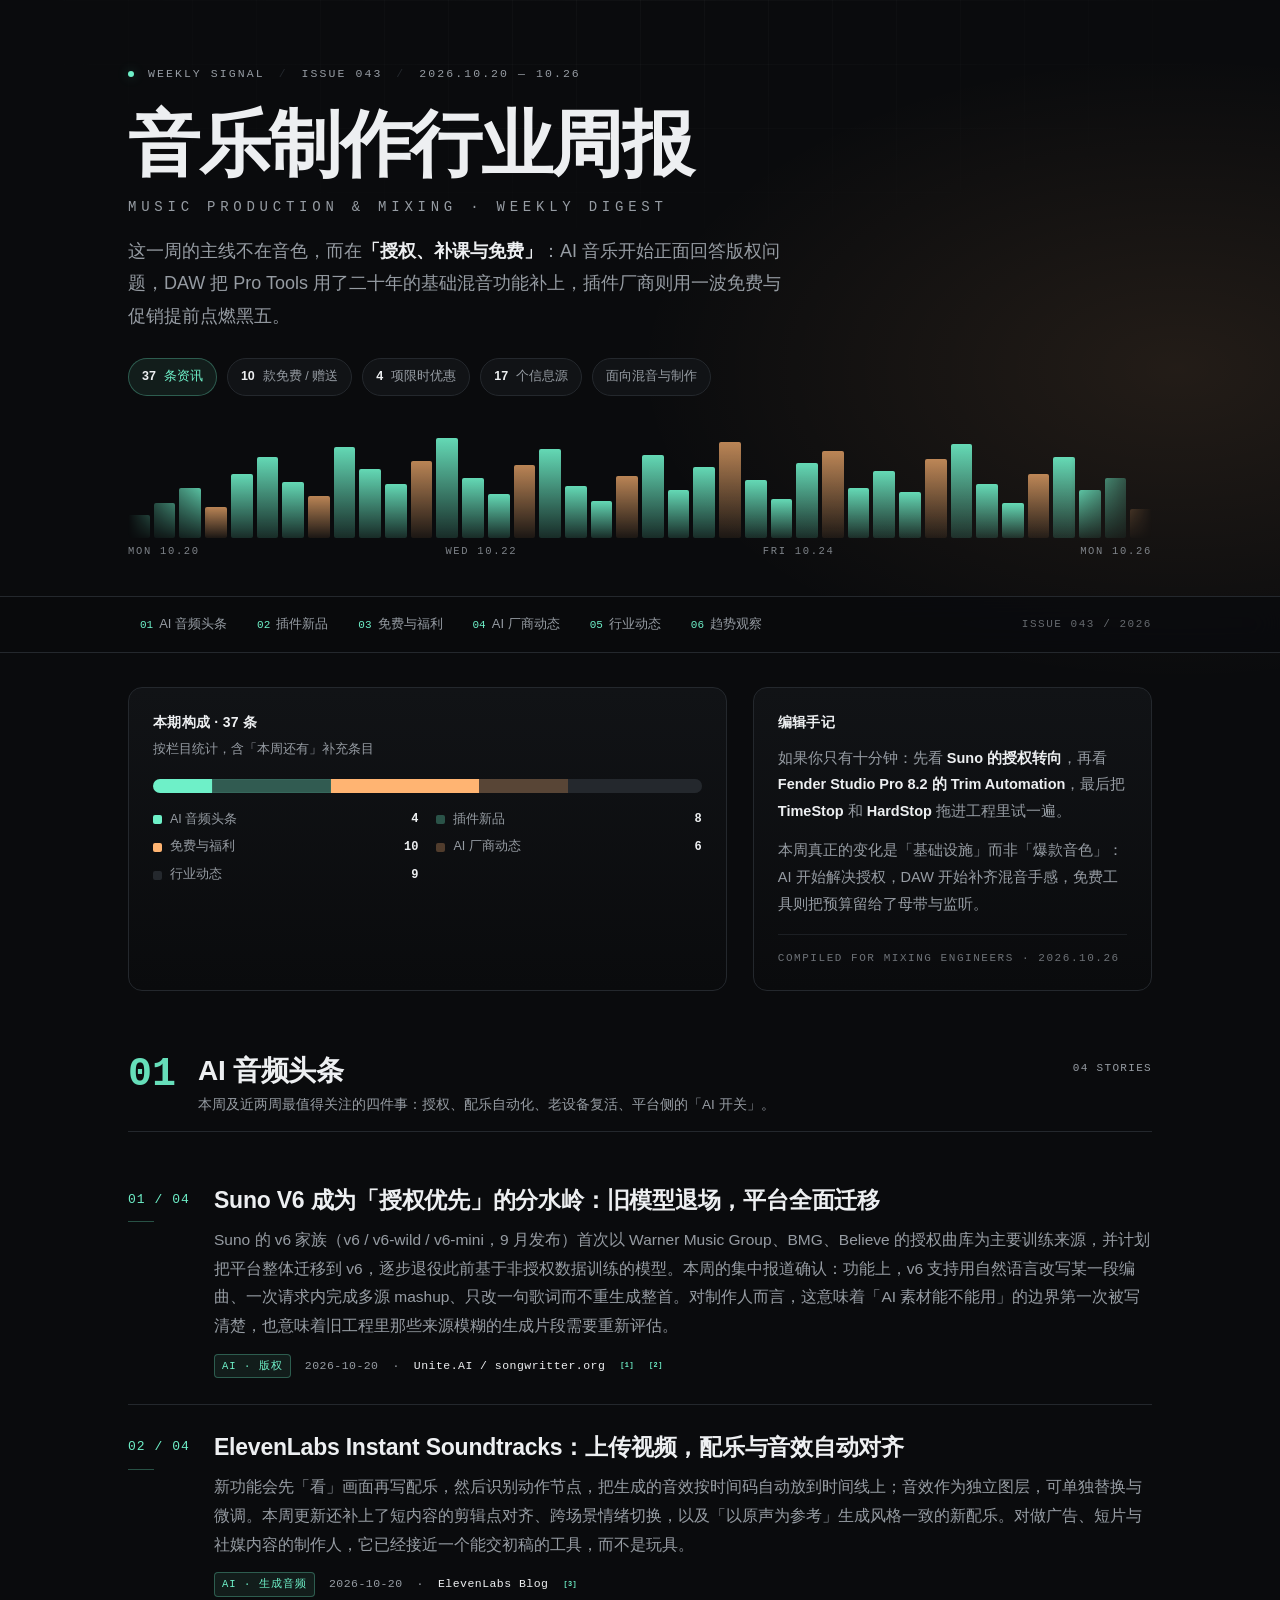
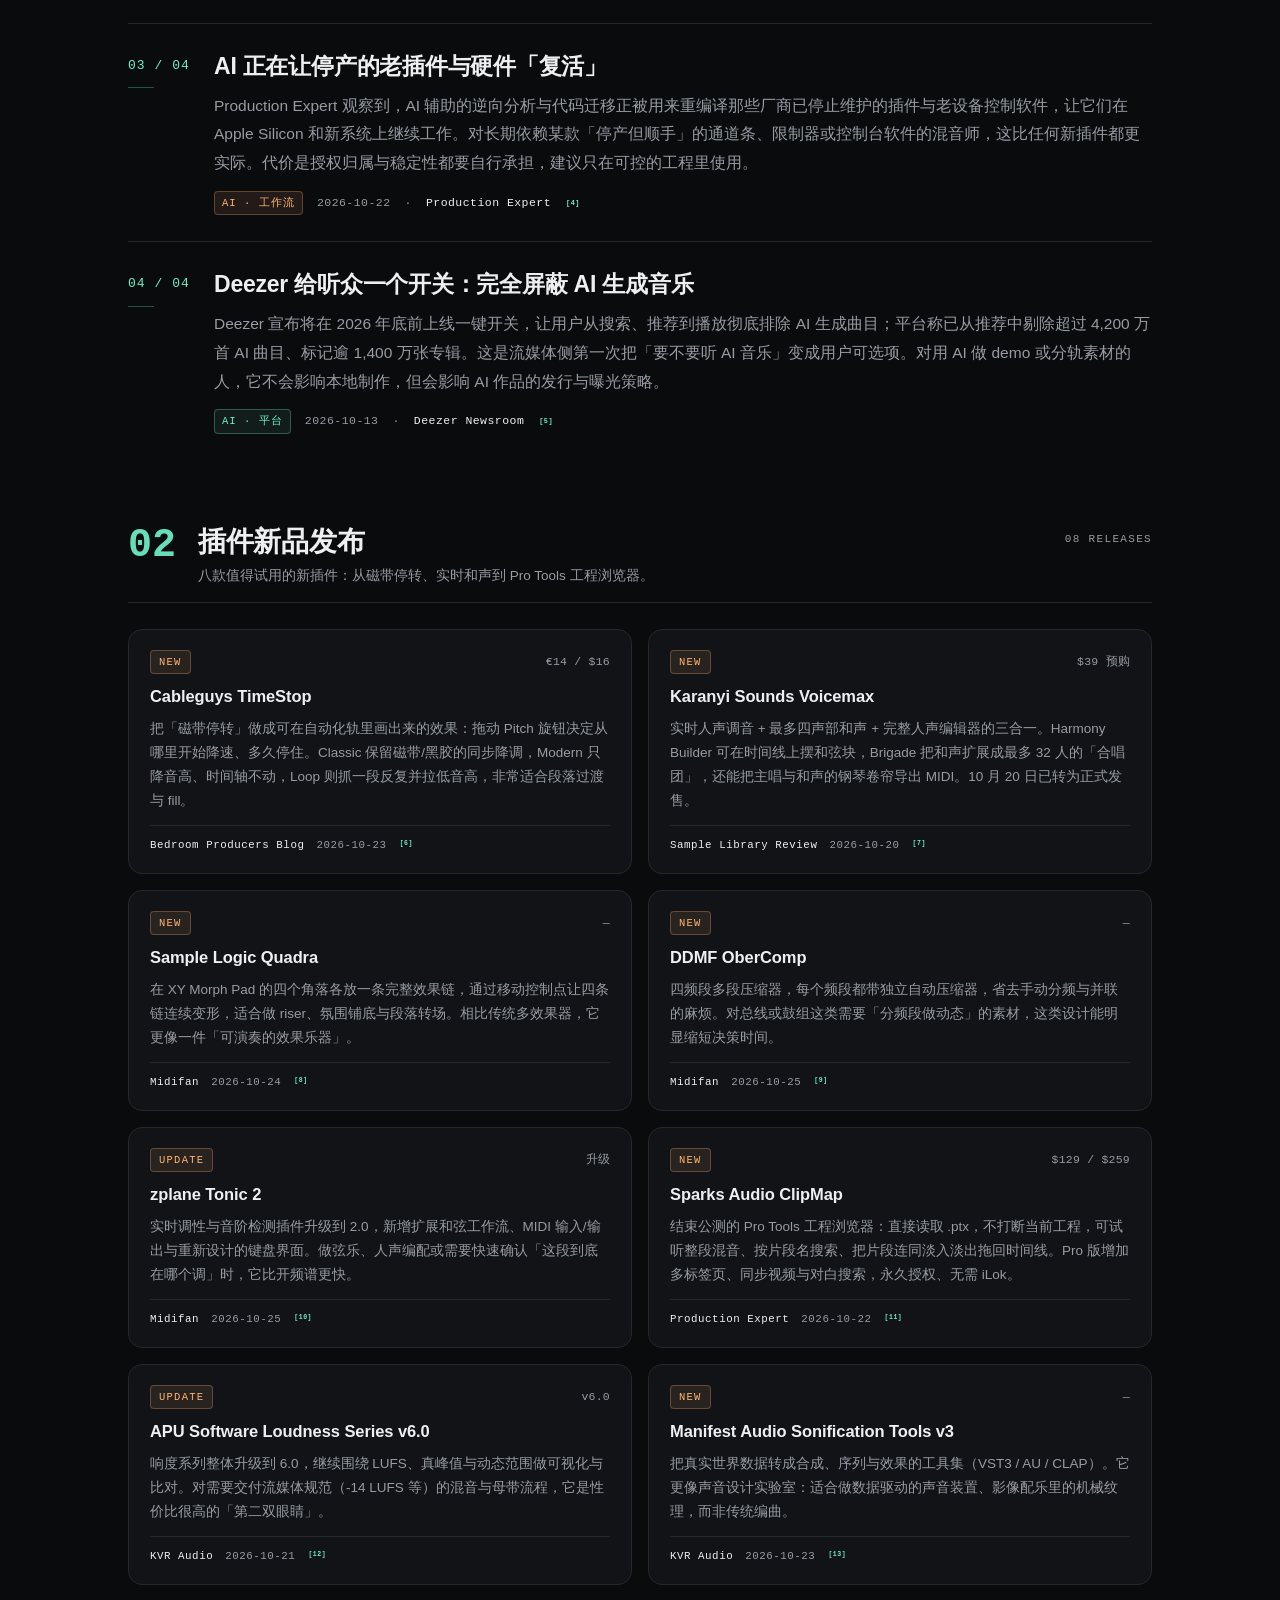
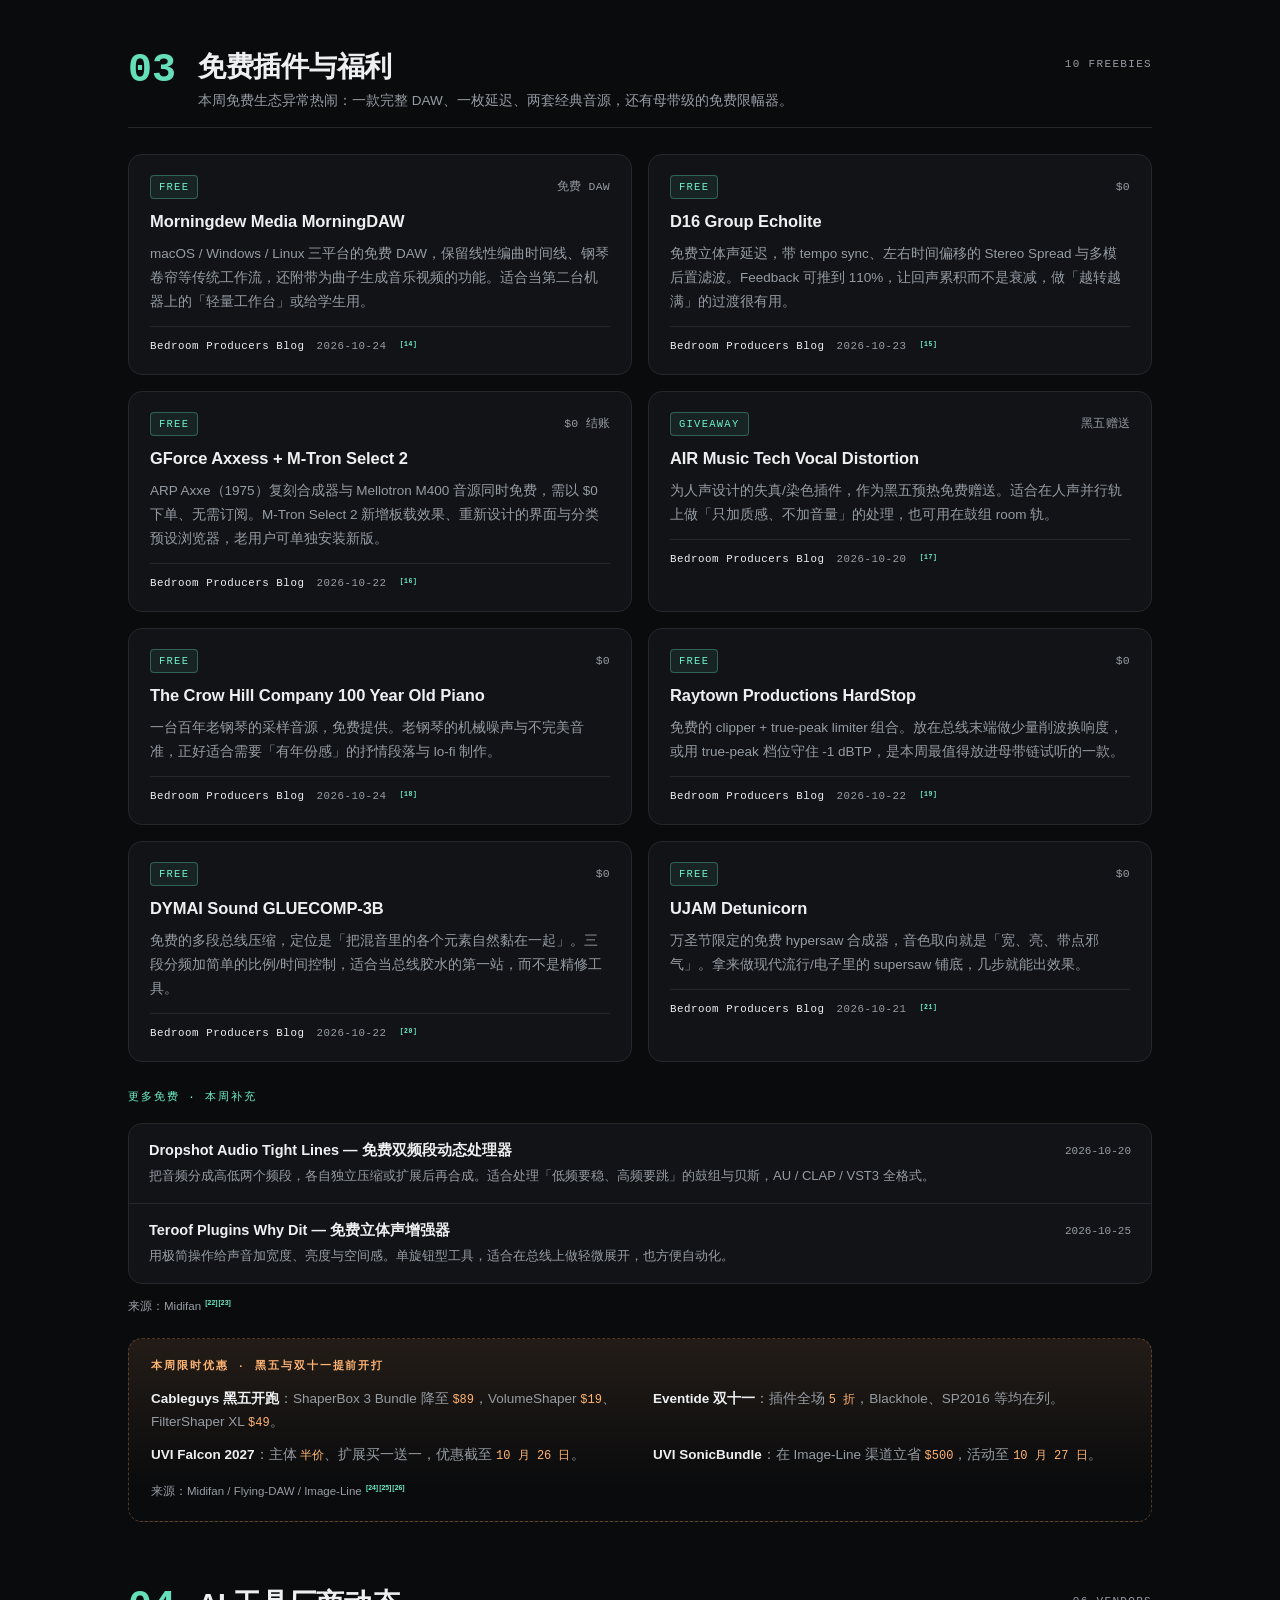
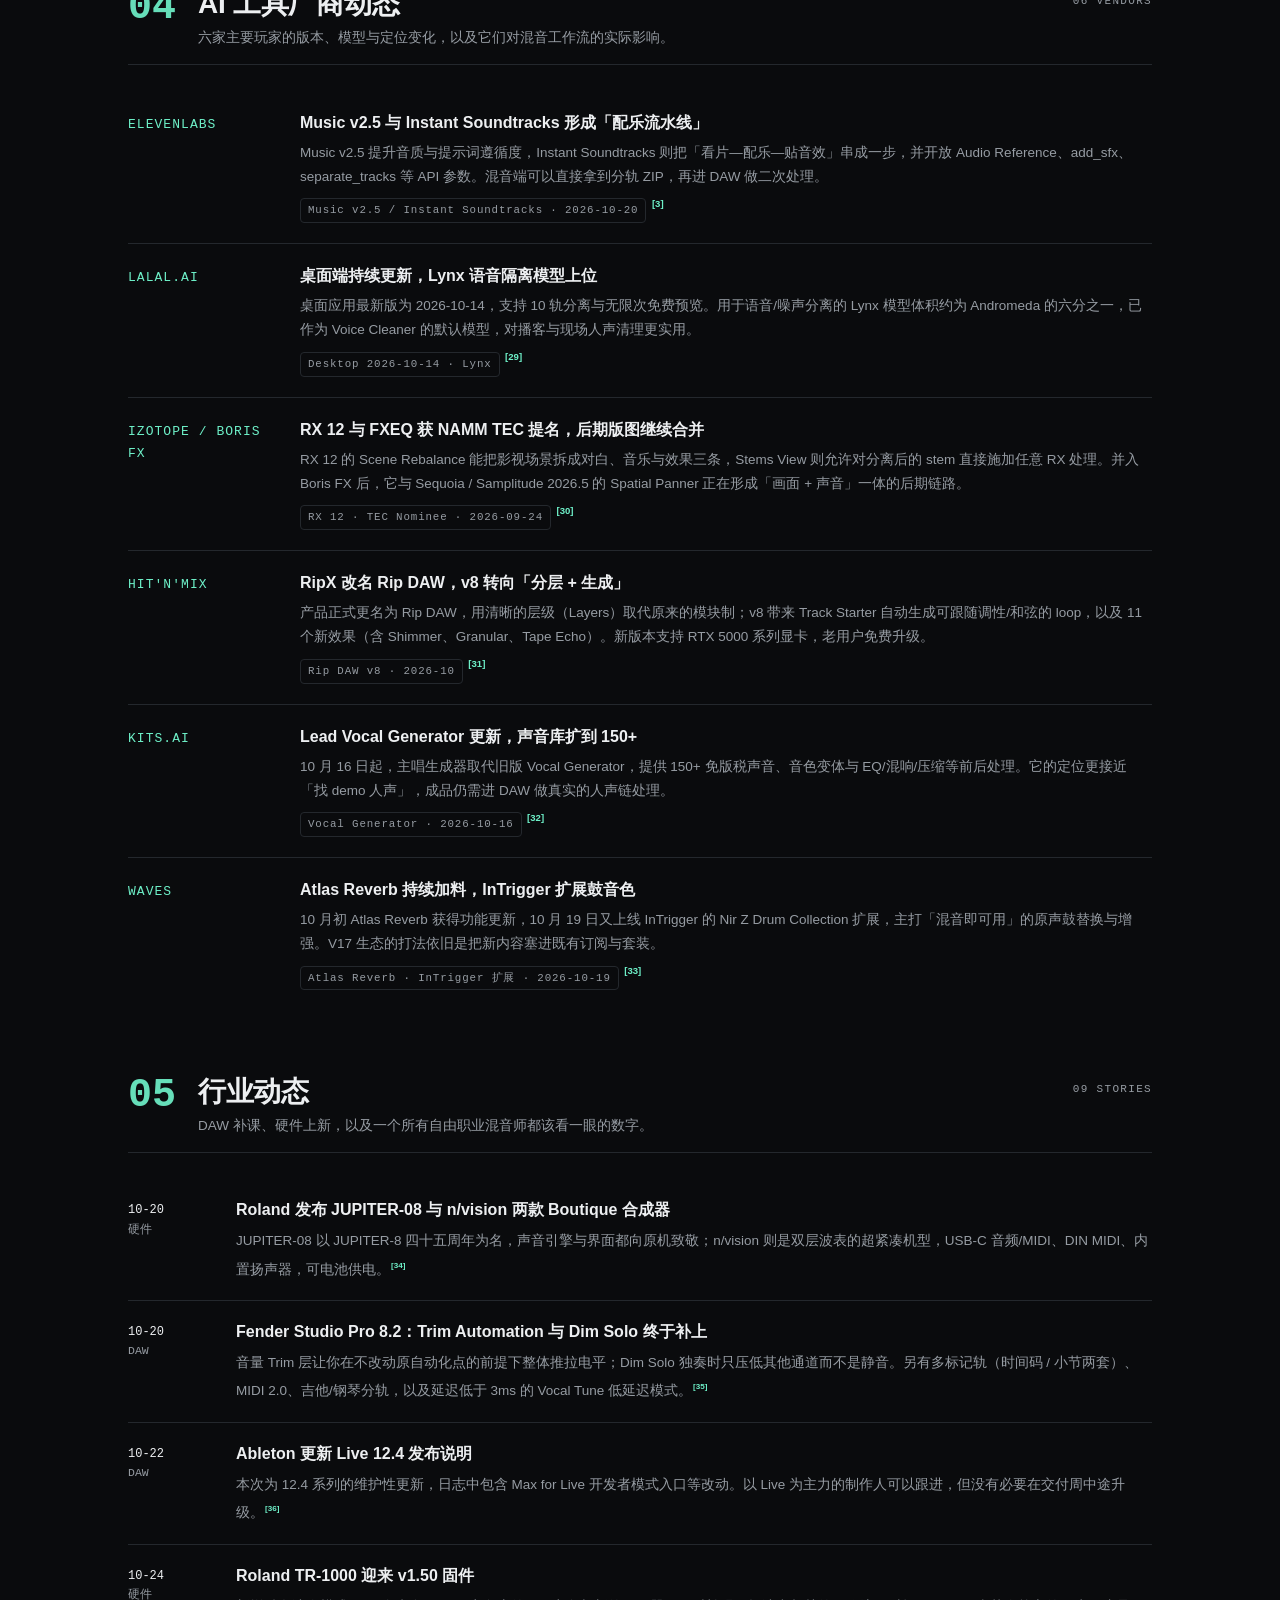
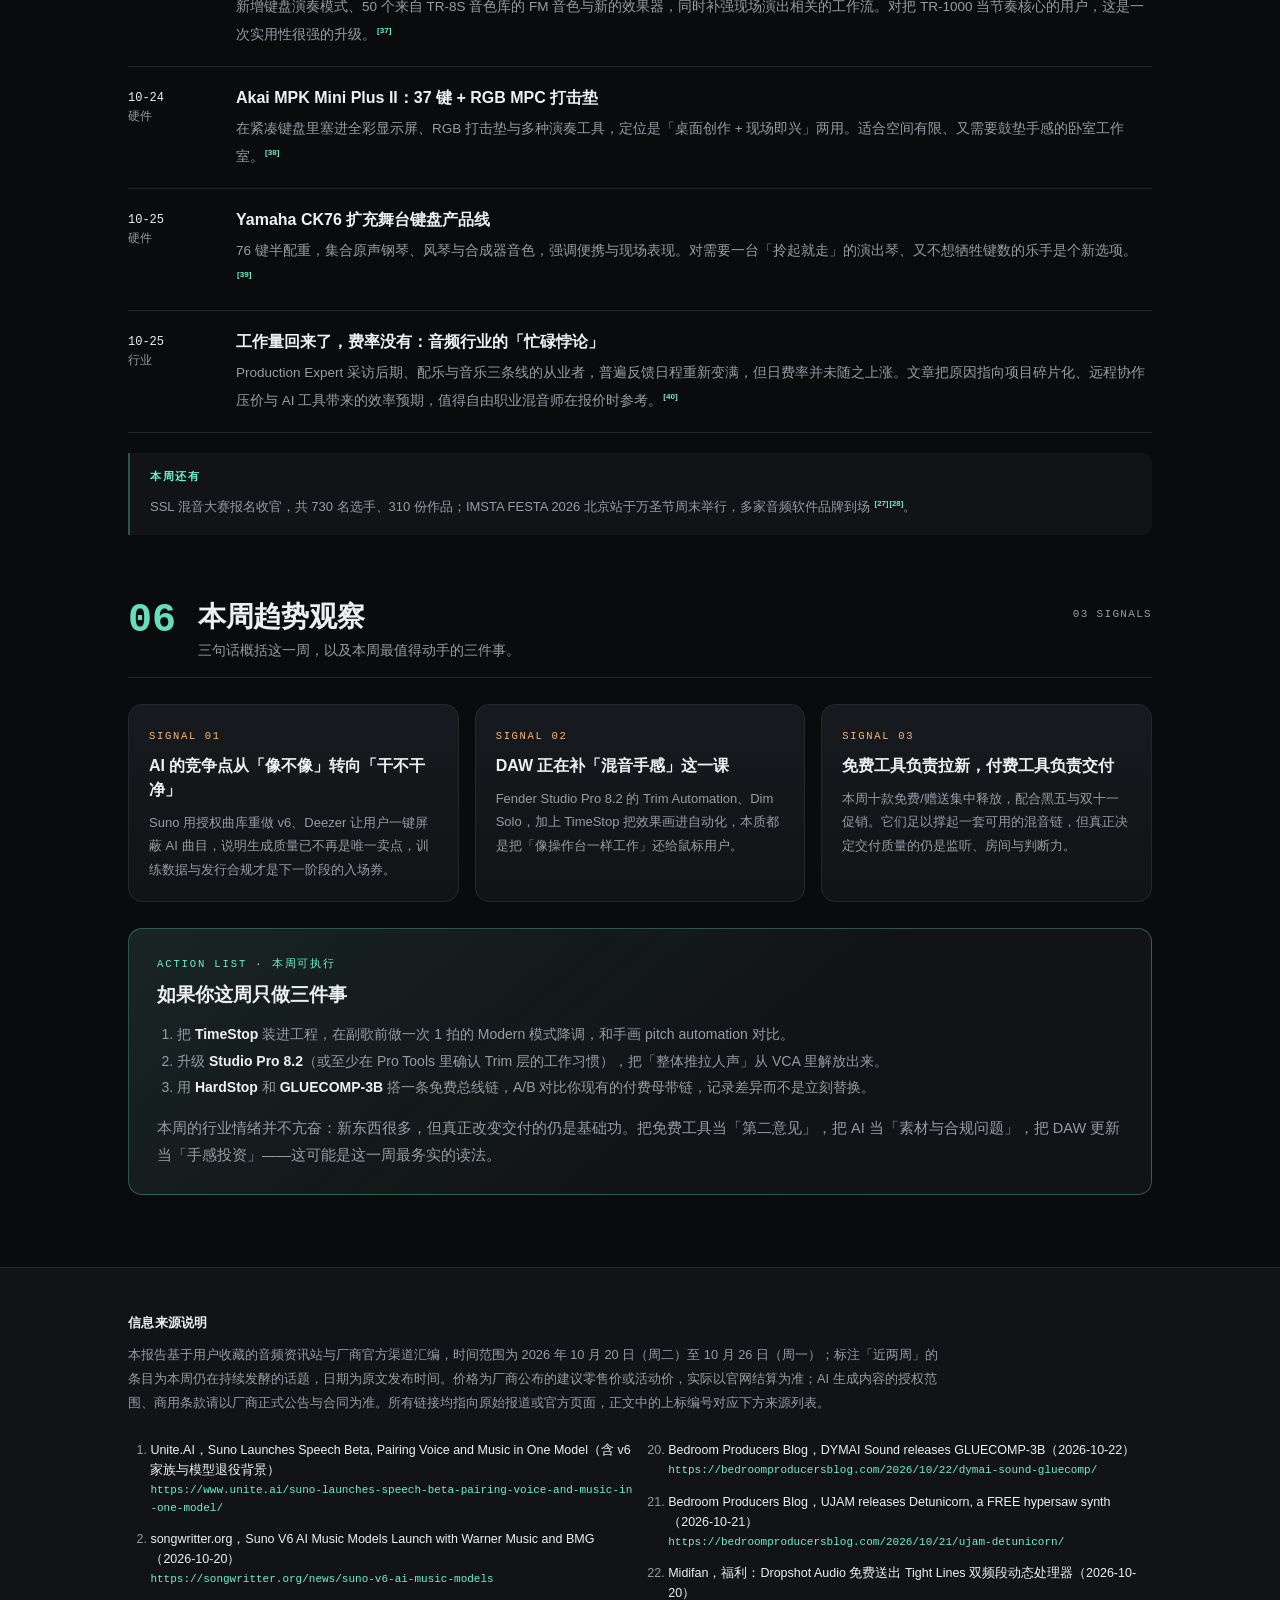
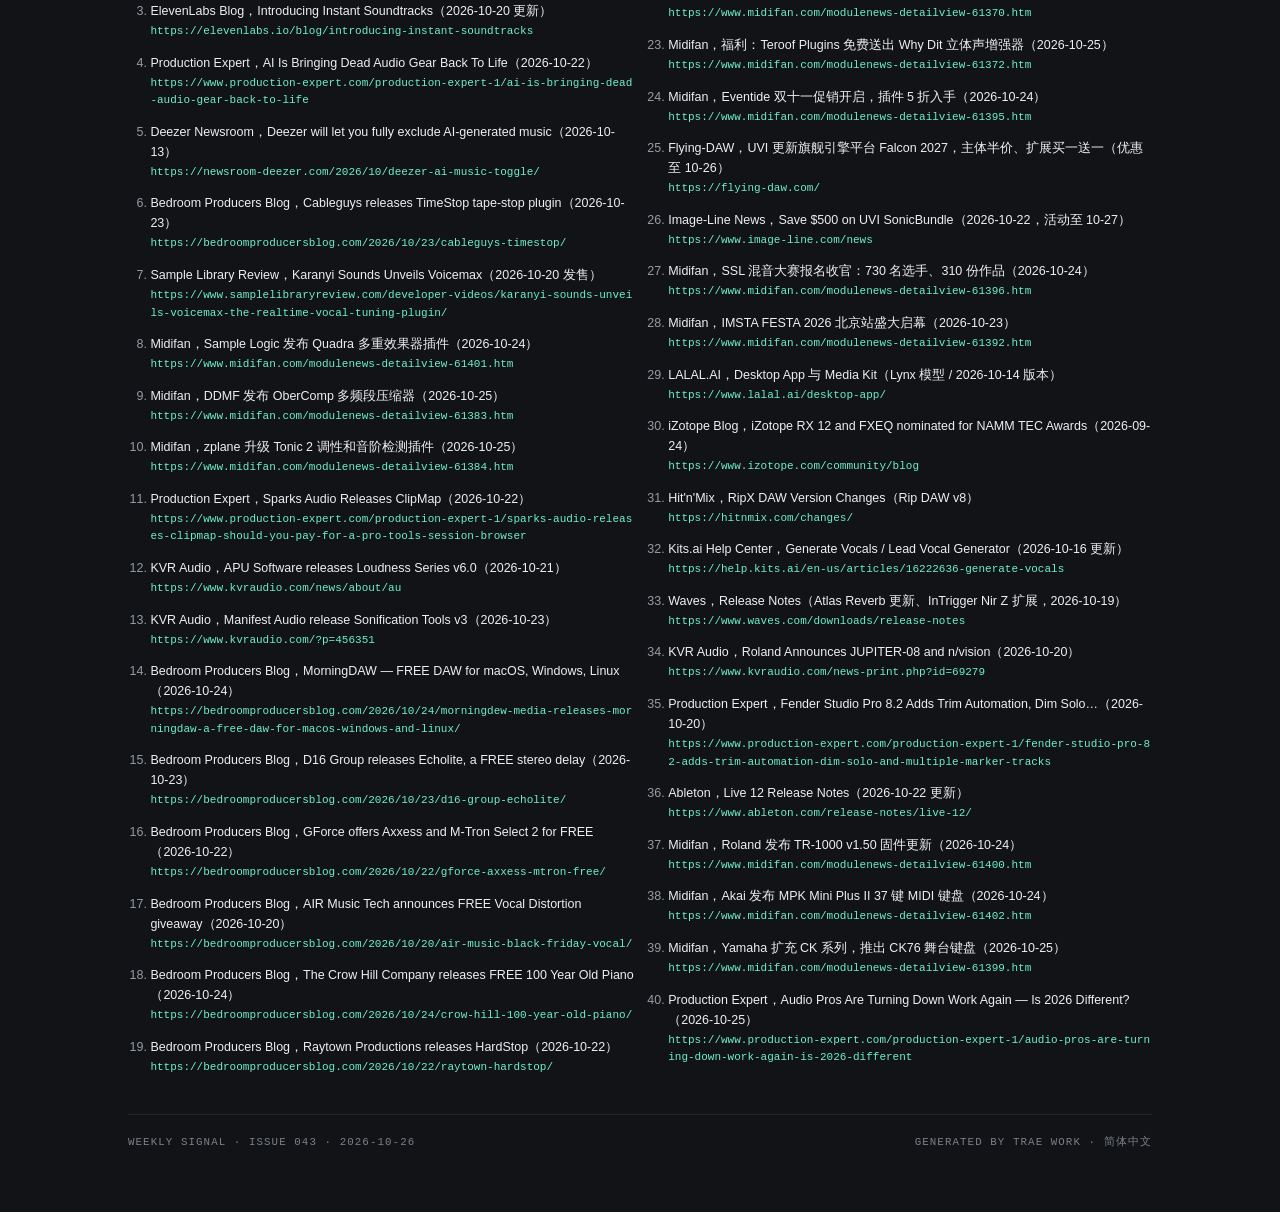
==== commit 071da103: "feat: 周报页面替换为真实 Issue 043 源文件" ====
--- a/weekly/issue-043.html
+++ b/weekly/issue-043.html
@@ -1,8 +1,1115 @@
-<!doctype html><html><head><script>window.gfdatav1={"env":"prod","envName":"prod","runtime":"node","ver":"1.0.0.372","canary":0,"idc":"lf","region":"CN","vdc":"lf","vregion":"China-North","extra":{"canaryType":null}}</script><script>!function(){var o={"solo.trae.cn":"work.trae.cn"}[window.location.hostname];o&&window.location.replace("https://"+o+window.location.pathname+window.location.search+window.location.hash)}()</script><script >
-            ;(function(){
-              window._MODERNJS_ROUTE_MANIFEST = {"routeAssets":{"main":{"chunkIds":["6408","754","6493","354","9783","7216","9535","7441","6008","7861","7906","1402","1069","1889"],"assets":["static/js/lib-framer-motion.a462c1e6.js","static/js/lib-polyfill.82fd600a.js","static/js/lib-axios.12a70885.js","static/js/lib-react.d6a78f82.js","static/js/argus-builder-strategy.c38d0599.js","static/js/lib-router.c6287245.js","static/js/7441.cf302592.js","static/js/6008.dfefafe0.js","static/js/7861.966b401f.js","static/css/7861.60322628.css","static/js/1402.307f18e1.js","static/css/1402.16e733a9.css","static/js/1069.d407b043.js","static/js/main.1b4af053.js","static/css/main.0908ee86.css"],"referenceCssAssets":["static/css/7861.60322628.css","static/css/1402.16e733a9.css","static/css/main.0908ee86.css"]}}};
-            })();
-          </script><link rel="manifest" href="data:application/manifest+json,%7B%22name%22%3A%22TraeWork%22%2C%22short_name%22%3A%22TraeWork%22%2C%22description%22%3A%22Work%20With%20TRAE%22%2C%22start_url%22%3A%22%2F%22%2C%22display%22%3A%22standalone%22%2C%22background_color%22%3A%22%231a1b1d%22%2C%22theme_color%22%3A%22%231a1b1d%22%2C%22icons%22%3A%5B%7B%22src%22%3A%22%2Ficon-192.png%22%2C%22sizes%22%3A%22192x192%22%2C%22type%22%3A%22image%2Fpng%22%7D%2C%7B%22src%22%3A%22%2Ficon-512.png%22%2C%22sizes%22%3A%22512x512%22%2C%22type%22%3A%22image%2Fpng%22%7D%2C%7B%22src%22%3A%22%2Ficon-512.png%22%2C%22sizes%22%3A%22512x512%22%2C%22type%22%3A%22image%2Fpng%22%2C%22purpose%22%3A%22maskable%22%7D%5D%7D"><meta name="theme-color" content="#1a1b1d"><link rel="preconnect" href="https://work.trae.cn"><link rel="preconnect" href="https://lf-cdn.marscode.com"><link rel="dns-prefetch" href="https://mon.zijieapi.com"><link rel="dns-prefetch" href="https://mcs.zijieapi.com"><link rel="dns-prefetch" href="https://abtestvm.bytedance.com"><link rel="dns-prefetch" href="https://ttwid.bytedance.com"><script>"serviceWorker"in navigator&&window.addEventListener("load",function(){navigator.serviceWorker.register("/sw.js",{updateViaCache:"none"}).then(function(e){let n=setInterval(function(){e.update().catch(function(e){console.log("SW update failed:",e),e&&"InvalidStateError"===e.name&&clearInterval(n)})},18e5)}).catch(function(e){console.log("SW registration failed:",e)})})</script><link rel="icon" href="//lf-cdn.marscode.cn/obj/marscode-bucket-cn/goofy_deploy_edenx/ide/trae-web-mono/favicon.png"><title data-react-helmet="true">音乐制作行业周报 · 2026.10.20 — 10.26</title><meta charset="utf-8"><meta name="viewport" content="width=device-width,initial-scale=1,shrink-to-fit=no,viewport-fit=cover,minimum-scale=1,maximum-scale=1,user-scalable=no"><meta http-equiv="x-ua-compatible" content="ie=edge"><meta name="renderer" content="webkit"><meta name="layoutmode" content="standard"><meta name="imagemode" content="force"><meta name="wap-font-scale" content="no"><meta name="format-detection" content="telephone=no"><script defer="defer">(()=>{var __webpack_modules__={2889(e,t,r){"use strict";r.d(t,{AC:()=>u,BX:()=>m,H4:()=>l,LK:()=>d,fh:()=>s,vr:()=>c});let o="icube:mf-runtime-debug-change",a=Symbol.for("icube.mf.runtime-debug.registry"),n=()=>{if("u"<typeof window)return;let e=globalThis,t=e[a];if(t)return t;let r={};return e[a]=r,r},i=e=>{window.dispatchEvent(new CustomEvent(o,{detail:{remoteName:e}}))},s=e=>{try{let t=new URL((e=>{let t=e.indexOf("@http");return t<0?e:e.slice(t+1)})(e)).hostname;return"localhost"===t||"127.0.0.1"===t||"0.0.0.0"===t||"[::1]"===t}catch{return!1}},l=e=>{let t=n();if(!t)return;let r=t[e.remoteName];t[e.remoteName]={...(null==r?void 0:r.hostContract)?{hostContract:r.hostContract}:{},...(null==r?void 0:r.configPath)?{configPath:r.configPath}:{},...e},i(e.remoteName)},c=(e,t)=>{let r=n();r&&(r[e]={...r[e],remoteName:e,...t},i(e))},d=e=>{var t;let r=null==(t=n())?void 0:t[e];return r&&"string"==typeof r.entryUrl&&"string"==typeof r.expose&&"boolean"==typeof r.isLocal?r:void 0},u=e=>{let t=n();(null==t?void 0:t[e])&&(delete t[e],i(e))},m=(e,t)=>{if("u"<typeof window)return()=>{};let r=r=>{let o=r.detail;(null==o?void 0:o.remoteName)===e&&t()};return window.addEventListener(o,r),()=>window.removeEventListener(o,r)}},57555(e,t,r){"use strict";var o,a,n,i,s,l,c,d,u,m,f,p,h=r(7002),g=r.n(h);let y="u">typeof ENV_TARGET?"web"===ENV_TARGET:"u">typeof window&&void 0!==window.document;function b(){try{if(y&&window.localStorage)return!!localStorage.getItem("FEDERATION_DEBUG")}catch(e){}return!1}function _(){return"u">typeof process&&process.env&&process.env.FEDERATION_DEBUG?!!process.env.FEDERATION_DEBUG:!!("u">typeof FEDERATION_DEBUG&&FEDERATION_DEBUG)||b()}let E="[ Module Federation ]",S=console,I=["logger.ts","logger.js","captureStackTrace","Logger.emit","Logger.log","Logger.info","Logger.warn","Logger.error","Logger.debug"];var v=class{constructor(e,t=S){this.prefix=e,this.delegate=t??S}setPrefix(e){this.prefix=e}setDelegate(e){this.delegate=e??S}emit(e,t){let r=this.delegate,o=_()?function(){try{let e=Error().stack;if(!e)return;let[,...t]=e.split("\n"),r=t.filter(e=>!I.some(t=>e.includes(t)));if(!r.length)return;return`Stack trace:\n${r.slice(0,5).join("\n")}`}catch{return}}():void 0,a=o?[...t,o]:t,n=(()=>{switch(e){case"log":return["log","info"];case"info":return["info","log"];case"warn":return["warn","info","log"];case"error":return["error","warn","log"];default:return["debug","log"]}})();for(let i of n){let e=r[i];if("function"==typeof e)return void e.call(r,this.prefix,...a)}for(let i of n){let e=S[i];if("function"==typeof e)return void e.call(S,this.prefix,...a)}}log(...e){this.emit("log",e)}warn(...e){this.emit("warn",e)}error(...e){this.emit("error",e)}success(...e){this.emit("info",e)}info(...e){this.emit("info",e)}ready(...e){this.emit("info",e)}debug(...e){_()&&this.emit("debug",e)}};function R(e){return new v(e)}R(E),function(e){let t=new v(e);Object.defineProperty(t,"__mf_infrastructure_logger__",{value:!0,enumerable:!1,configurable:!1})}(E);let N=17891,k=R("[ Module Federation Observability Plugin ]"),M="module-federation/observability",w="component:business-loaded",T="onMFRemoteLoaded",x=/\b(token|authorization|cookie|secret|password|session|access_token|refresh_token|api_key|apikey|key)\s*[:=]\s*([^&\s'",;<>]+)/gi,O=/\b(?:RUNTIME|TYPE|BUILD)-\d{3}\b/,A=/https?:\/\/[^\s'"<>]+/g,P=/https?:\/\/module-federation\.io\/guide\/troubleshooting\/[^\s'"<>]+/i,C=0;function $(e){return"object"==typeof e&&null!==e}function F(e,t){return"number"==typeof e&&Number.isFinite(e)?Math.max(1,Math.min(1e3,Math.floor(e))):t}function L(e){if("number"==typeof e&&Number.isFinite(e))return Math.max(1,Math.min(1e3,Math.floor(e)))}function U(e){if(!Number.isFinite(e)||!e)return N;let t=Math.floor(e);return t>0&&t<=65535?t:N}function j(e){return!0===e?{enabled:!0,port:N}:e&&!1!==e&&!1!==e.enabled?{enabled:!0,port:U(e.port)}:void 0}function D(e){return!0===e?{enabled:!0,source:M}:e&&!1!==e&&!1!==e.enabled?{enabled:!0,source:H(e.source,160)||M}:void 0}function q(e){return`http://127.0.0.1:${e}/__mf_observability`}function H(e,t=800){if(null==e)return;let r=String(e).replace(A,e=>X(e)||"[redacted-url]").replace(x,"[redacted]");return r.length>t?`${r.slice(0,t)}...`:r}function G(e){if(null!=e)return String(e)}function V(e,t=320){if(null==e)return;let r=String(e);return r.length>t?`${r.slice(0,t)}...`:r}function B(e,t=20){if(!e||"object"!=typeof e)return;let r={};return Object.entries(e).slice(0,t).forEach(([e,t])=>{let o=V(e,80);if(!o||null==t)return;if("boolean"==typeof t)return void(r[o]=t);if("number"==typeof t)return void(Number.isFinite(t)&&(r[o]=t));let a=V(t,240);a&&(r[o]=a)}),Object.keys(r).length?r:void 0}function W(e,t=20){if(!e||"object"!=typeof e)return;let r={};return Object.entries(e).slice(0,t).forEach(([e,t])=>{let o=H(e,80);if(!o||null==t)return;if("boolean"==typeof t)return void(r[o]=t);if("number"==typeof t)return void(Number.isFinite(t)&&(r[o]=t));let a=V(t,240);a&&(r[o]=a)}),Object.keys(r).length?r:void 0}function z(e,t){if(e&&!1!==t?.enabled)return e}function K(e){if(e)return V(e,240)}function X(e){if(e)try{let t="u">typeof window&&window.location?window.location.origin:"http://localhost",r=new URL(e,t),o=`${r.origin}${r.pathname}`;return/^https?:\/\//i.test(e)?o:r.pathname}catch{let[t]=e.split("#"),[r]=t.split("?");return H(r,240)}}function Y(e){if(e&&e.name)return{name:e.name,alias:H(e.alias,120),entry:V(e.entry,320),entryGlobalName:H(e.entryGlobalName,120),type:H(e.type,80)}}function J(e){if(e?.name)return{name:e.name,alias:e.alias,entry:e.entry,entryGlobalName:e.entryGlobalName,type:e.type}}function Z(e){let t=X(e);return!(!t||!/manifest.*\.json$/i.test(t))}function Q(e){return e?(Array.isArray(e)?e:[e]).map(e=>H(e,120)).filter(e=>!!e):[]}function ee(e){return Q(e?.scope).length?Q(e?.scope):["default"]}function te(e){let t=new Set,r=e.shareScopeMap||{};return ee(e.shareInfo).forEach(o=>{Object.keys(r[o]?.[e.pkgName]||{}).forEach(e=>{t.add(e)})}),Array.from(t)}function re(e){return e.shareInfo?te(e).length?"version-mismatch":"missing-provider":"missing-config"}function oe(e){if(e.recovered)return re(e);let t=pe(e.error,{enabled:!1}).errorMessage||"";return!e.shareInfo||/Cannot find shared/i.test(t)?"missing-config":"loadShareSync"===e.lifecycle&&"function"==typeof e.shareInfo.get&&/RUNTIME-00[56]/.test(t)?"sync-async-boundary":"loadShareSync"===e.lifecycle&&!e.shareInfo.get&&/RUNTIME-006/.test(t)?re(e):e.error?"load-error":void 0}function ae(e){let t=function(e){let t=e?.match(/^(\d+)\.(\d+)\.(\d+)(?:\+[\w.-]+)?$/);if(t)return{major:Number(t[1]),minor:Number(t[2]),patch:Number(t[3])}}(e?.version);return!!t&&function(e,t){return e.major!==t.major?e.major>t.major:e.minor!==t.minor?e.minor>t.minor:e.patch>=t.patch}(t,{major:2,minor:5,patch:0})}function ne(e,t){let r=e.shareInfo?.shareConfig;return{name:e.pkgName,shareScope:ee(e.shareInfo),requiredVersion:r?.requiredVersion,selectedVersion:e.selectedShared?.version,availableVersions:te(e),provider:e.selectedShared?.from,from:e.shareInfo?.from,singleton:r?.singleton,strictVersion:r?.strictVersion,eager:r?.eager,strategy:e.shareInfo?.strategy,loaded:e.selectedShared?.loaded,loading:!!e.selectedShared?.loading||void 0,reason:t}}function ie(e){if(e&&e.name)return{name:H(e.name,160)||"unknown",shareScope:Q(e.shareScope),requiredVersion:!1!==e.requiredVersion&&H(e.requiredVersion,120),selectedVersion:H(e.selectedVersion,120),availableVersions:(e.availableVersions||[]).map(e=>H(e,120)).filter(e=>!!e).slice(0,20),provider:H(e.provider,160),from:H(e.from,160),singleton:e.singleton,strictVersion:e.strictVersion,eager:e.eager,strategy:H(e.strategy,80),loaded:e.loaded,loading:e.loading,reason:H(e.reason,120)}}function se(e,t){return e[t]}function le(e){return!!$(e)&&"function"==typeof se(e,"createElement")}function ce(e){if(le(e))return e;if($(e)){let t=se(e,"default");if(le(t))return t}}function de(e,t=!1){if("function"!=typeof e)return!1;let r=e.displayName||e.name||"";return!/^use[A-Z0-9]/.test(r)&&(!!t||!!r&&/^[A-Z]/.test(r))}function ue(e,t="preserve",r=!1){if(de(e,r))return{component:e,createResult:e=>e};if(!$(e))return;let o=se(e,"default");return de(o,r)?{component:o,createResult:r=>{let o=Object.getOwnPropertyDescriptor(e,"default"),a=!1;try{!o||o.writable||o.set?(e.default=r,a=!0):o.configurable&&(Object.defineProperty(e,"default",{configurable:!0,enumerable:o.enumerable,writable:!0,value:r}),a=!0)}catch{}return"component"===t?r:a?void 0:function(e,t){let r=Object.getOwnPropertyDescriptors(e);return r.default={configurable:!0,enumerable:r.default?.enumerable??!0,writable:!0,value:t},Object.defineProperties(Object.create(Object.getPrototypeOf(e)),r)}(e,r)}}:void 0}function me(e){return"runtime"===e||"business"===e||"react"===e?e:void 0}function fe(e){let t=String(e??"").match(O)?.[0];return t?H(t,40):void 0}function pe(e,t){return e?e instanceof Error?{errorCode:fe(`${e.name}\n${e.message}\n${e.stack||""}`),errorName:G(e.name),errorMessage:G(e.message),errorStack:z(e.stack,t)}:{errorCode:fe(e),errorMessage:G(e)}:{}}function he(e){if(Array.isArray(e))return e.map(e=>he(e));if(!e||"object"!=typeof e)return e;let t={};return Object.entries(e).forEach(([e,r])=>{void 0!==r&&(t[e]=he(r))}),t}function ge(e){return he({...e,remote:e.remote?{...e.remote}:void 0,shared:e.shared?{...e.shared,shareScope:e.shared.shareScope?[...e.shared.shareScope]:void 0,availableVersions:e.shared.availableVersions?[...e.shared.availableVersions]:void 0}:void 0,errorContext:e.errorContext?{...e.errorContext}:void 0,metadata:e.metadata?{...e.metadata}:void 0,loadedBefore:Ee(e.loadedBefore)})}function ye(e){return{...e,phases:Object.entries(e.phases).reduce((e,[t,r])=>(e[t]={...r},e),{}),shared:e.shared?{...e.shared,shareScope:e.shared.shareScope?[...e.shared.shareScope]:void 0}:void 0,flags:{...e.flags},error:e.error?{...e.error,context:e.error.context?{...e.error.context}:void 0}:void 0}}function be(e){if(e)return{...e,facts:{...e.facts},completedPhases:[...e.completedPhases],pendingPhases:[...e.pendingPhases],warnings:e.warnings?[...e.warnings]:void 0,actions:e.actions.map(e=>({...e}))}}function _e(e){if(e)return{...e,entries:e.entries.map(e=>({...e})),availableNames:e.availableNames?[...e.availableNames]:void 0}}function Ee(e){if(e)return{producer:e.producer,expose:e.expose,consumers:e.consumers.map(e=>({...e,exposes:e.exposes?[...e.exposes]:void 0}))}}function Se(e){return he({...e,remote:e.remote?{...e.remote}:void 0,shared:e.shared?{...e.shared,shareScope:e.shared.shareScope?[...e.shared.shareScope]:void 0,availableVersions:e.shared.availableVersions?[...e.shared.availableVersions]:void 0}:void 0,errorContext:e.errorContext?{...e.errorContext}:void 0,moduleInfo:_e(e.moduleInfo),loadedBefore:Ee(e.loadedBefore),events:e.events.map(ge),summary:ye(e.summary),diagnosis:be(e.diagnosis)})}function Ie(){return globalThis.__FEDERATION__}function ve(e){let t=H(e,240);if(t)return t.replace(/^\.\//,"")}function Re(e,t,r){let o=e?.entryGlobalName;if(!o)return;let a=Ie(),n=Array.isArray(a?.__INSTANCES__)?a.__INSTANCES__:[],i=ve(t),s=[];return n.forEach(e=>{if(e===r)return;let t=function(e){if(!e)return[];if(e instanceof Map)return Array.from(e.values());let t="function"==typeof e.entries?Array.from(e.entries()):void 0;return t?t.map(([,e])=>e):$(e)?Object.values(e):[]}(e.moduleCache).find(e=>$(e)&&$(e.remoteInfo)&&e.remoteInfo.entryGlobalName===o);if(!t)return;let a=function(e,t){return t?Array.from(new Set(Object.values(e.remoteHandler?.idToRemoteMap||{}).filter(e=>e?.name===t).map(e=>H(e.expose,240)).filter(e=>!!e))):[]}(e,t.remoteInfo?.name),n={name:H(e.options?.name,120)||H(e.name,120),remoteEntryExports:!!t.remoteEntryExports,containerInitialized:!0===t.inited,exposes:a.length?a:void 0};s.push(he(n))}),s.length?{producer:!0,expose:!!i&&s.some(e=>(e.exposes||[]).some(e=>ve(e)===i)),consumers:s}:void 0}function Ne(e){return C+=1,`mf-${(e.remote?.name||e.phase||"runtime").replace(/[^a-z0-9]+/gi,"-").slice(0,80)}-${Date.now().toString(36)}-${C.toString(36)}`}function ke(e){if("string"==typeof e)return V(e,320)}function Me(e){if("string"==typeof e)return V(e,500)}function we(e){if("string"==typeof e)return V(e,320)}function Te(e){if("string"==typeof e&&e)return(/^https?:\/\//i.test(e)||e.startsWith("/")?X(e):H(e,240))?.toLowerCase()}function xe(e){let t=function(e){let t=[e.errorCode,e.errorName,e.errorMessage,e.summary.error?.errorCode,e.summary.error?.errorName,e.summary.error?.errorMessage,...e.events.flatMap(e=>[e.errorCode,e.errorName,e.errorMessage,e.message,e.lifecycle])].join("\n");return/RUNTIME-007/.test(t)?"remote-snapshot":/RUNTIME-011/.test(t)?"remote-entry-missing-in-snapshot":/moduleInfo|module info/i.test(t)?"module-info":/remote snapshot|global snapshot|snapshot/i.test(t)?"remote-snapshot":void 0}(e);if(!t)return;let r=Ie()?.moduleInfo,o=$(r)?Object.entries(r):[],a=o.map(([e,t])=>function(e,t){let r=V(e,240);if(!r)return;let o=$(t)?t:{};return{name:r,publicPath:ke(o.publicPath),getPublicPath:Me(o.getPublicPath),remoteEntry:we(o.remoteEntry),globalName:H(o.globalName,160)}}(e,t)).filter(e=>!!e),n=function(e){return new Set([e.requestId?.split("/")[0],e.remote?.name,e.remote?.alias,e.remote?.entry,e.remote?.entryGlobalName,e.sanitizedUrl,e.errorContext?.remoteName,e.errorContext?.remoteAlias,e.errorContext?.url,e.summary.error?.context?.remoteName,e.summary.error?.context?.remoteAlias,e.summary.error?.context?.url].map(Te).filter(e=>!!e))}(e),i=a.filter(e=>function(e,t){return!!t.size&&[e.name,e.publicPath,e.getPublicPath,e.remoteEntry,e.globalName].map(Te).filter(e=>!!e).some(e=>Array.from(t).some(t=>e===t||e.startsWith(`${t}:`)||e.includes(`:${t}`)||t.startsWith("http")&&e.includes(t)))}(e,n));return{reason:t,clipped:!0,totalCount:o.length,matchedCount:i.length,entries:i.slice(0,20),availableNames:i.length?void 0:a.map(e=>e.name).slice(0,20)}}function Oe(e){let t=`${e.errorMessage||""}\n${e.message||""}`;if(e.errorCode||t)return/ScriptExecutionError/i.test(t)?"script-execution":/timeout|timed out/i.test(t)?"timeout":/ScriptNetworkError|NetworkError|Failed to fetch|Request failed|ERR_|404|CORS/i.test(t)?"network":"RUNTIME-008"===e.errorCode?"unknown":void 0}function Ae(e={},t={}){let r,o,a,n,i={...e,browser:t.fixedBrowserScope?{...e.browser,scope:t.fixedBrowserScope}:e.browser,react:t.disableReact?{...e.react,enabled:!1,injectLoadedCallback:!1}:e.react},s=t.pluginName||"observability-plugin",l=!1!==t.attachInstanceApi,c=!0===t.guardSharedHooksByRuntimeVersion,d=!0===t.guardRuntimeHooksByRuntimeVersion,u=!0===t.disablePreloadHooks,m=!0===t.returnHookArgs,f=!0===t.forceDevelopmentChannels,p=e=>m?e:void 0,h=i.level||"summary",g=F(i.maxEvents,100),y=[],b=new Map,_=new Map,E=new Map,S=new Map,I=j(i.collector),v=D(i.devtools),R=new Set,N=new Set,M=new Set,x=new Set,O=new Set,A=!1,C=!1,U=g,z=()=>!1!==i.enabled&&(A=!0,!0),Q=(e,t,r)=>{let o=pe(e.error,i.stackTrace),a=Y(e.remote),s=ie(e.shared),l=K(e.requestAlias)||function(e,t){if(e&&t?.alias&&t.alias!==t.name){if(e===t.name)return t.alias;if(e.startsWith(`${t.name}/`))return`${t.alias}/${e.slice(t.name.length+1)}`}}(e.requestId,a),c=H(e.hostName,120)||H(r?.options?.name,120),d=H(r?.version,80)||n,u=G(e.message)||o.errorMessage,m={traceId:t,timestamp:e.timestamp||Date.now(),phase:H(e.phase,120)||"runtime",status:e.status,requestId:K(e.requestId),requestAlias:l,hostName:c,runtimeVersion:d,remote:a,shared:s,expose:H(e.expose,240),sanitizedUrl:V(e.url||e.remote?.entry,320),message:u,errorCode:o.errorCode,errorName:o.errorName,errorMessage:o.errorMessage,errorStack:o.errorStack,duration:"number"==typeof e.duration&&Number.isFinite(e.duration)?Math.max(0,e.duration):void 0,lifecycle:H(e.lifecycle,120),eventName:H(e.eventName,160),source:me(e.source),recovered:!0===e.recovered||void 0,cached:!0===e.cached||void 0,componentName:H(e.componentName,160),metadata:B(e.metadata),loadedBefore:Ee(e.loadedBefore)};return("error"===m.status||e.error)&&(m.ownerHint=function(e){let t=Oe(e);switch(e.errorCode){case"RUNTIME-001":case"RUNTIME-002":case"RUNTIME-011":case"RUNTIME-013":case"RUNTIME-014":case"RUNTIME-015":return"remote";case"RUNTIME-003":case"RUNTIME-004":case"RUNTIME-007":return"host";case"RUNTIME-005":case"RUNTIME-006":case"RUNTIME-012":return"shared";case"RUNTIME-008":return"network"===t||"timeout"===t?"network":"remote";default:return e.shared?"shared":e.remote?"remote":"manifest"===e.phase||"matchRemote"===e.phase?"host":e.errorCode?"runtime":void 0}}(m),m.retryable=function(e){let t=Oe(e);if("RUNTIME-008"===e.errorCode)return"network"===t||"timeout"===t;if("RUNTIME-003"===e.errorCode){let t=`${e.errorMessage||""}\n${e.message||""}`;return/NetworkError|Failed to fetch|Request failed|timeout|timed out/i.test(t)}return(!e.errorCode||!["RUNTIME-001","RUNTIME-002","RUNTIME-004","RUNTIME-005","RUNTIME-006","RUNTIME-011","RUNTIME-012","RUNTIME-013","RUNTIME-014","RUNTIME-015"].includes(e.errorCode))&&void 0}(m),m.errorContext=function(e,t){let r={...t};e.lifecycle&&(r.lifecycle=e.lifecycle),e.requestId&&(r.requestId=e.requestId),e.requestAlias&&(r.requestAlias=e.requestAlias),e.remote?.name&&(r.remoteName=e.remote.name),e.remote?.alias&&(r.remoteAlias=e.remote.alias),e.remote?.type&&(r.remoteType=e.remote.type),e.remote?.entryGlobalName&&(r.entryGlobalName=e.remote.entryGlobalName),e.sanitizedUrl&&(r.url=e.sanitizedUrl),e.expose&&(r.expose=e.expose),e.shared?.name&&(r.shareName=e.shared.name),e.shared?.requiredVersion&&(r.requiredVersion=e.shared.requiredVersion),e.shared?.selectedVersion&&(r.selectedVersion=e.shared.selectedVersion),e.shared?.provider&&(r.provider=e.shared.provider);let o=Oe(e);return o&&(r.resourceErrorType=o),B(r)}(m,e.errorContext)),m},ee=e=>ae({...e,version:H(e?.version,80)||n||e?.version}),te=e=>d&&!ee(e),re=e=>{if("success"===e.status)return"success";if("error"===e.status)return"error";if("complete"===e.status){if(e.recovered)return"recovered";if(e.errorName||e.errorMessage)return"error"}},le=e=>"loadRemote"===e.phase&&"complete"===e.status,de=e=>"loadRemote"===e.phase&&("success"===e.status||"complete"===e.status&&e.recovered),fe=e=>"shared"===e.phase&&("success"===e.status||"complete"===e.status&&e.recovered),he=e=>"preload"===e.phase&&"success"===e.status,ye=e=>"success"===e.status&&(e.eventName===w||"component"===e.phase&&e.message===w),be=(e,t)=>{let r=e.find(e=>"error"===e.status&&e.phase===t)||e.find(e=>"error"===e.status)||e.find(e=>"complete"===e.status&&e.errorMessage);if(r)return{errorCode:r.errorCode,errorName:r.errorName,errorMessage:r.errorMessage,failedPhase:t||r.phase,lifecycle:r.lifecycle,ownerHint:r.ownerHint,retryable:r.retryable,context:r.errorContext?{...r.errorContext}:void 0}},_e=e=>e.summary.error?.context||e.errorContext,ve=(e,t)=>{let r=e?.[t];return"string"==typeof r&&r?r:void 0},ke=e=>ve(_e(e),"resourceErrorType")||Oe({errorCode:e.errorCode,errorMessage:e.errorMessage,message:e.events.at(-1)?.message,lifecycle:e.summary.error?.lifecycle}),Me=e=>H([e.errorMessage,e.errorStack,...e.events.flatMap(e=>[e.errorMessage,e.errorStack,e.message])].filter(e=>!!e).join("\n").match(P)?.[0],240)||(e.errorCode?.startsWith("RUNTIME-")?"https://module-federation.io/guide/troubleshooting/runtime":void 0),we=e=>{if("error"!==e.status)return e.shared?e.summary.sharedResolved?"Shared dependency resolved successfully":"Shared dependency loading is pending":e.summary.componentLoaded?"Business component loaded":e.summary.runtimeLoaded?"Remote loaded successfully":e.summary.preloaded?"Remote preloaded successfully":"Remote loading is pending";switch(e.errorCode){case"RUNTIME-001":return"Remote entry global was not registered";case"RUNTIME-003":return"Manifest could not be loaded";case"RUNTIME-004":return"Remote was not found in host remotes";case"RUNTIME-007":return"Deployment moduleInfo did not match the requested remote";case"RUNTIME-013":return"Manifest is not a valid Module Federation manifest";case"RUNTIME-014":return"Requested expose was not found in the remote";case"RUNTIME-015":return"Remote container initialization failed";case"RUNTIME-005":case"RUNTIME-006":return"Shared dependency could not be resolved";case"RUNTIME-008":{let t=ke(e);return"network"===t?"Remote entry failed because of a network error":"timeout"===t?"Remote entry request timed out":"script-execution"===t?"Remote entry loaded but failed during execution":"Remote entry resource could not be loaded"}default:return"shared"===e.failedPhase||e.shared?"Shared dependency could not be resolved":e.failedPhase?`Module Federation failed at ${e.failedPhase}`:"Module Federation loading failed"}},Te=e=>Array.from(new Set(e.events.filter(e=>"success"===e.status||"complete"===e.status).map(e=>e.phase))),Ae=e=>{let t=new Set,r=new Set;return e.events.forEach(e=>{"start"===e.status?t.add(e.phase):r.add(e.phase)}),Array.from(t).filter(e=>!r.has(e))},Pe=(e,t)=>{let r=_e(e),o={},a=(e,t)=>{null!=t&&""!==t&&(o[e]=Array.isArray(t)?t.join(","):t)};return a("traceId",e.traceId),a("status",e.status),a("outcome",e.summary.outcome),a("errorCode",e.errorCode||e.summary.error?.errorCode),a("failedPhase",e.failedPhase||e.summary.error?.failedPhase),a("lifecycle",e.summary.error?.lifecycle),a("ownerHint",t),a("retryable",e.retryable??e.summary.error?.retryable),a("requestId",e.requestId),a("requestAlias",e.requestAlias||e.summary.error?.context?.requestAlias),a("hostName",e.hostName),a("remoteName",e.remote?.name),a("remoteAlias",e.remote?.alias),a("remoteEntry",e.remote?.entry),a("entryGlobalName",e.remote?.entryGlobalName),a("remoteType",e.remote?.type),a("url",e.sanitizedUrl||ve(r,"url")),a("expose",e.expose),a("hostRemotes",ve(r,"hostRemotes")),a("resourceErrorType",ke(e)),a("shareName",e.shared?.name),a("shareScope",e.shared?.shareScope),a("requiredVersion",e.shared?.requiredVersion),a("selectedVersion",e.shared?.selectedVersion),a("availableVersions",e.shared?.availableVersions),a("provider",e.shared?.provider),a("sharedFrom",e.shared?.from),a("singleton",e.shared?.singleton),a("strictVersion",e.shared?.strictVersion),a("eager",e.shared?.eager),a("sharedReason",e.shared?.reason),a("componentName",e.events.find(ye)?.componentName),a("moduleInfoReason",e.moduleInfo?.reason),a("moduleInfoTotalCount",e.moduleInfo?.totalCount),a("moduleInfoMatchedCount",e.moduleInfo?.matchedCount),a("moduleInfoNames",e.moduleInfo?.entries.length?e.moduleInfo.entries.map(e=>e.name):e.moduleInfo?.availableNames),a("cached",e.summary.flags.cached),a("fallback",e.summary.flags.fallback),a("recovered",e.summary.recovered),a("loadCompleted",e.summary.loadCompleted),a("runtimeLoaded",e.summary.runtimeLoaded),a("componentLoaded",e.summary.componentLoaded),W(o,50)||{}},Ce=(e,t)=>{let r=[],o=(e,o,a=t,n)=>{r.push({id:e,ownerHint:a,title:o,detail:n})};if("error"!==e.status&&!e.summary.error)return r;switch(e.errorCode){case"RUNTIME-001":o("check-remote-global","Check the remote global name against the remoteEntry build output","remote"),o("check-remote-entry","Check that remoteEntry registers the expected container","remote");break;case"RUNTIME-003":o("check-manifest-url","Check the manifest URL and manifest JSON response","host"),o("check-network","Check network availability, CORS, and timeout for the manifest","network");break;case"RUNTIME-013":o("check-manifest-url","Check that the manifest response is valid Module Federation JSON","remote");break;case"RUNTIME-004":o("check-host-remotes","Check that the requested remote exists in host remotes","host");break;case"RUNTIME-007":o("check-module-info","Check deployment-provided __FEDERATION__.moduleInfo for the requested remote","host"),o("check-host-remotes","Check that the runtime remote name or alias matches moduleInfo","host");break;case"RUNTIME-014":o("check-expose","Check that the requested expose exists in the remote build output","remote");break;case"RUNTIME-015":o("check-remote-entry","Check the error thrown during remoteEntry init","remote"),o("check-shared-provider","Check share scope initialization data passed to the remote","shared");break;case"RUNTIME-005":case"RUNTIME-006":o("check-shared-provider","Check that a compatible shared provider is available","shared"),o("check-shared-version","Compare requested shared version with available versions","shared"),("loadShareSync"===e.summary.error?.lifecycle||"sync-async-boundary"===e.shared?.reason||!1===e.shared?.eager)&&o("check-eager-config","Check eager configuration or add an async boundary before sync shared consumption","shared");break;case"RUNTIME-008":{let t=ke(e);("network"===t||"timeout"===t)&&o("check-network","Check remoteEntry URL, CORS, status code, and timeout","network"),o("check-remote-entry","script-execution"===t?"Check remoteEntry execution errors in the remote build output":"Check that remoteEntry is reachable and serves JavaScript","network"===t||"timeout"===t?"network":"remote");break}default:"manifest"===e.failedPhase&&o("check-manifest-url","Check manifest loading and parsing","host"),"remoteEntry"===e.failedPhase&&o("check-remote-entry","Check remoteEntry loading and initialization","remote"),"expose"===e.failedPhase&&o("check-expose","Check that the requested expose exists in the remote","remote"),"shared"===e.failedPhase&&(o("check-shared-provider","Check shared dependency resolution","shared"),(void 0!==e.shared?.requiredVersion||e.shared?.availableVersions?.length||"version-mismatch"===e.shared?.reason)&&o("check-shared-version","Compare requested shared version with available versions","shared"),("loadShareSync"===e.summary.error?.lifecycle||"sync-async-boundary"===e.shared?.reason||!1===e.shared?.eager)&&o("check-eager-config","Check eager configuration or add an async boundary before sync shared consumption","shared"))}return e.moduleInfo&&!r.some(e=>"check-module-info"===e.id)&&o("check-module-info","Check deployment-provided __FEDERATION__.moduleInfo for the requested remote","host"),r.length||o("inspect-runtime-events","Inspect the ordered observability events for the failed phase",t),r},$e=e=>{e.summary=(e=>{let t=e.events.some(le),r=e.events.some(de),o=e.events.some(fe),a=e.events.some(he),n=e.events.some(e=>e.recovered),i=e.events.some(ye),s=e.events[e.events.length-1],l="pending";n?l="recovered":i?l="component-loaded":"error"===e.status?l="failed":r?l="runtime-loaded":o?l="shared-resolved":a&&(l="preloaded");let c=(e=>{let t={phases:{},flags:{cached:!1,fallback:!1,recovered:!1}};return e.forEach(e=>{let r=e.phase,o=t.phases[r]||{status:e.status};"start"!==e.status&&(o.status=e.status),void 0!==e.duration&&(o.duration=e.duration),e.cached&&(o.cached=!0,t.flags.cached=!0),e.recovered&&(o.recovered=!0,t.flags.recovered=!0),e.lifecycle&&(o.lifecycle=e.lifecycle),t.phases[r]=o,"loadRemote"===e.phase&&"complete"===e.status&&e.recovered&&(t.flags.fallback=!0),(e.shared?.selectedVersion||e.shared?.provider)&&(t.shared={name:e.shared.name,provider:e.shared.provider,selectedVersion:e.shared.selectedVersion,shareScope:e.shared.shareScope?[...e.shared.shareScope]:void 0})}),t})(e.events);return{eventCount:e.events.length,recovered:n,loadCompleted:t,runtimeLoaded:r,sharedResolved:o,preloaded:a,componentLoaded:i,outcome:l,lastPhase:s?.phase,phases:c.phases,shared:c.shared,flags:c.flags,error:be(e.events,e.failedPhase)}})(e),(e=>{let t=xe(e);t&&(e.moduleInfo=t)})(e),e.diagnosis=(e=>{let t=(e=>e.summary.error?.ownerHint||e.ownerHint||(e.shared?"shared":e.remote?"remote":"unknown"))(e),r=(e=>{let t=[];return"error"!==e.status||e.errorCode||t.push("No known Module Federation error code was captured"),e.summary.flags.fallback&&t.push("Remote loading completed through fallback recovery"),e.summary.runtimeLoaded&&!e.summary.componentLoaded&&t.push("Business component readiness signal was not recorded"),e.moduleInfo&&0===e.moduleInfo.matchedCount&&t.push("No matching clipped moduleInfo entry was found for the failed remote"),t})(e);return{title:we(e),outcome:e.summary.outcome,status:e.status,ownerHint:t,failedPhase:e.failedPhase||e.summary.error?.failedPhase,errorCode:e.errorCode||e.summary.error?.errorCode,errorName:e.errorName||e.summary.error?.errorName,errorMessage:e.errorMessage||e.summary.error?.errorMessage,docLink:Me(e),facts:Pe(e,t),completedPhases:Te(e),pendingPhases:Ae(e),warnings:r.length?r:void 0,actions:Ce(e,t)}})(e)},Fe=e=>{let t=b.get(e.traceId);t||(t={traceId:e.traceId,status:"error"===e.status?"error":"pending",requestId:e.requestId,requestAlias:e.requestAlias,hostName:e.hostName,runtimeVersion:e.runtimeVersion,remote:e.remote?{...e.remote}:void 0,shared:e.shared?ge(e).shared:void 0,expose:e.expose,sanitizedUrl:e.sanitizedUrl,startedAt:e.timestamp,updatedAt:e.timestamp,duration:0,failedPhase:"error"===e.status?e.phase:void 0,errorCode:e.errorCode,errorName:e.errorName,errorMessage:e.errorMessage,errorStack:e.errorStack,ownerHint:e.ownerHint,retryable:e.retryable,errorContext:e.errorContext?{...e.errorContext}:void 0,loadedBefore:Ee(e.loadedBefore),events:[],summary:{eventCount:0,recovered:!1,loadCompleted:!1,runtimeLoaded:!1,sharedResolved:!1,preloaded:!1,componentLoaded:!1,outcome:"pending",lastPhase:void 0,phases:{},shared:void 0,flags:{cached:!1,fallback:!1,recovered:!1},error:void 0}},b.set(e.traceId,t)),e.requestId&&(t.requestId=e.requestId),e.requestAlias&&(t.requestAlias=e.requestAlias),e.hostName&&(t.hostName=e.hostName),e.runtimeVersion&&(t.runtimeVersion=e.runtimeVersion),e.remote&&(t.remote={...e.remote}),e.shared&&(t.shared=ge(e).shared),e.expose&&(t.expose=e.expose),e.sanitizedUrl&&(t.sanitizedUrl=e.sanitizedUrl),e.errorStack&&(t.errorStack=e.errorStack),e.errorCode&&(t.errorCode=e.errorCode),e.errorName&&(t.errorName=e.errorName),e.errorMessage&&(t.errorMessage=e.errorMessage),e.ownerHint&&(t.ownerHint=e.ownerHint),void 0!==e.retryable&&(t.retryable=e.retryable),e.errorContext&&(t.errorContext={...e.errorContext}),e.loadedBefore&&(t.loadedBefore=Ee(e.loadedBefore)),t.events.push(e),t.updatedAt=e.timestamp,t.duration=Math.max(0,t.updatedAt-t.startedAt);let o=re(e);return"error"===o?(t.status="error",((e,t)=>!(le(t)&&e.failedPhase||e.failedPhase&&("loadRemote"!==e.failedPhase||"loadRemote"===t.phase)))(t,e)&&(t.failedPhase=e.phase)):("recovered"===o||"success"===o&&"error"!==t.status)&&(t.status="success"),$e(t),r=e.traceId,(e=>{for(;y.length>U;)y.shift();for(;e.events.length>U;)e.events.shift()})(t),t},Le=(e,t)=>{if(!v)return;let r=globalThis.postMessage;if("function"==typeof r)try{r.call(globalThis,{schemaVersion:1,source:v.source,kind:"event",createdAt:Date.now(),scope:o||t.hostName,event:ge(e),report:Se(t)},"*")}catch{}},Ue=()=>y.map(ge),je=()=>Array.from(b.keys()),De=()=>Array.from(b.values()).sort((e,t)=>t.updatedAt!==e.updatedAt?t.updatedAt-e.updatedAt:t.startedAt-e.startedAt),qe=(e,t)=>{if(!e||!t)return!1;let r=e.toLowerCase(),o=t.toLowerCase();return r===o||r.includes(o)},He=(e={})=>{let t=L(e.limit),r=De();return(t?r.slice(0,t):r).map(Se)},Ge=(e={})=>{let t=L(e.limit),r=De().filter(t=>((e,t)=>!(t.traceId&&e.traceId!==t.traceId||t.status&&e.status!==t.status||t.outcome&&e.summary.outcome!==t.outcome||t.remote&&![e.remote?.name,e.remote?.alias,e.remote?.entry,e.requestId,e.requestAlias,e.sanitizedUrl].some(e=>qe(e,t.remote))||t.expose&&![e.expose,e.requestId].some(e=>qe(e,t.expose))||t.shared&&![e.shared?.name].some(e=>qe(e,t.shared))))(t,e));return(t?r.slice(0,t):r).map(Se)},Ve=()=>{if(!r)return;let e=b.get(r);return e?Se(e):void 0},Be=e=>{let t=b.get(e);return t?Se(t):void 0},We=e=>e?Be(e):Ve(),ze=e=>{if(!0!==i.browser?.enabled)return;let t=Ie();if(!t)return;let r=function(e){return H(e,120)?.replace(/[^\w:@.-]+/g,"-")||"default"}(i.browser?.scope||e?.options?.name||"default"),a={getEvents:Ue,getTraceIds:je,getReports:He,findReports:Ge,getLatestReport:Ve,getReport:Be,exportReport:We},n=t.__OBSERVABILITY__||{};t.__OBSERVABILITY__=n,o=r;try{Object.defineProperty(n,r,{value:a,configurable:!0,enumerable:!0})}catch{n[r]=a}},Ke=()=>!1!==i.console,Xe=()=>!(Ye()||!(f||"u"<typeof process)&&process.env),Ye=()=>"production"===i.browser?.mode,Je=()=>i.trace?.printStart??(!0===i.browser?.enabled&&!Ye()),Ze=e=>!!e||"verbose"===h&&!Ye(),Qe=e=>{if(o)return`window.__FEDERATION__.__OBSERVABILITY__[${JSON.stringify(o)}].getReport(${JSON.stringify(e)})`},et=(e,t,r)=>{if("error"!==re(e)||!Ke()||x.has(t.traceId))return;if(x.add(t.traceId),Ye()){let e=["[Module Federation] Observability report generated",`traceId: ${t.traceId}`];t.errorCode&&e.push(`errorCode: ${t.errorCode}`);try{console.error(e.join("\n"))}catch{}return}let o=["[Module Federation] Observability report generated",`traceId: ${t.traceId}`,`phase: ${t.failedPhase||e.phase}`];t.requestId&&o.push(`requestId: ${t.requestId}`),t.requestAlias&&o.push(`requestAlias: ${t.requestAlias}`),t.errorCode&&o.push(`errorCode: ${t.errorCode}`),t.shared?.name&&o.push(`shared: ${t.shared.name}`);let a=Qe(t.traceId);a?o.push(`read: ${a}`):o.push("read: enable browser output or use onReport(report)");let n=function(e){if(e instanceof Error)return e.stack||e.message}(r);!0===i.printRawStack&&n&&o.push("rawStack:",n);try{console.error(o.join("\n"))}catch{}},tt=(e,t)=>{if(!(e=>Je()&&"start"===e.status&&("loadRemote"===e.phase||"shared"===e.phase)&&Ke())(e))return;let r=[e.traceId,e.phase,e.requestId||e.shared?.name||e.remote?.name||"",e.lifecycle||""].join("|");if(O.has(r))return;O.add(r);let o=["[Module Federation] Observability trace started",`traceId: ${t.traceId}`,`phase: ${e.phase}`];e.requestId&&o.push(`requestId: ${e.requestId}`),e.requestAlias&&o.push(`requestAlias: ${e.requestAlias}`),e.remote?.name&&o.push(`remote: ${e.remote.name}`),e.shared?.name&&o.push(`shared: ${e.shared.name}`),e.lifecycle&&o.push(`lifecycle: ${e.lifecycle}`);let a=Qe(t.traceId);a?o.push(`read: ${a}`):o.push("read: enable browser output or use getReports({ limit: 10 })");try{console.info(o.join("\n"))}catch{}},rt=e=>!!z()&&(a=e,(e=>{o=void 0,ze(e)})(e),!0),ot=(e,t)=>{if(C)return;let r=Q(e,(e=>{let t=K(e.requestId);if(e.traceId&&b.has(e.traceId))return e.traceId;if("start"===e.status&&"loadRemote"===e.phase){let r=e.traceId||Ne(e);return t&&_.set(t,r),e.remote?.name&&E.set(e.remote.name,r),r}if(t){let e=_.get(t);if(e)return e}if(e.remote?.name){let t=E.get(e.remote.name);if(t)return t}return e.traceId||Ne(e)})(e),t);if((e=>{let t=function(e){let t=("expose"===e.phase||"moduleFactory"===e.phase)&&e.expose||"";return[e.traceId,e.phase,e.requestId||e.remote?.name||e.shared?.name||"",t].join("|")}(e);if("start"===e.status)return void S.set(t,e.timestamp);if(void 0!==e.duration)return;let r=S.get(t);void 0!==r&&(e.duration=Math.max(0,e.timestamp-r),S.delete(t))})(r),(e=>{e.requestId&&_.set(e.requestId,e.traceId),e.remote?.name&&E.set(e.remote.name,e.traceId)})(r),!function(e,t){return"verbose"===e||("summary"===e?"start"!==t.status:"error"===t.status||!!t.error)}(h,e)&&!(e=>Je()&&"start"===e.status&&("loadRemote"===e.phase||"shared"===e.phase))(e))return;y.push(r);let o=Fe(r);return tt(r,o),et(r,o,e.error),!!I&&((e,t)=>{if(!I)return;let r=globalThis.fetch;if("function"==typeof r)try{let o=JSON.stringify({schemaVersion:1,source:"browser",kind:"event",createdAt:Date.now(),event:ge(e),report:Se(t)});r(q(I.port),{method:"POST",headers:{"content-type":"application/json"},body:o,keepalive:o.length<=65536,credentials:"omit",mode:"cors"}).catch(e=>{k.debug("Failed to notify local observability collector.",e)})}catch(e){k.debug("Failed to notify local observability collector.",e)}})(r,o),Xe()&&Le(r,o),((e,t,r,o)=>{if(e&&i.onRawError)try{i.onRawError(e,{origin:o,event:ge(t),report:Se(r)})}catch{}})(e.error,r,o,t),((e,t,r)=>{try{i.onEvent?.(ge(e),Se(t),{origin:r})}catch{}})(r,o,t),((e,t)=>{if("start"!==e.events[e.events.length-1]?.status)try{i.onReport?.(Se(e),{origin:t})}catch{}})(o,t),r},at=(e={})=>{if(!1!==i.enabled&&A)return ot({traceId:e.traceId||(e.requestId?_.get(K(e.requestId)||""):void 0)||r||Ne({phase:"component",status:"success",requestId:e.requestId}),phase:"component",status:"success",requestId:e.requestId,componentName:e.componentName,metadata:e.metadata,eventName:w,message:w,source:"business"},a)},nt=async e=>{let t=C;C=!0;try{let t;try{t=e.loadShareSync?.("react")}catch{t=void 0}if("function"!=typeof t&&(t=await(e.loadShare?.("react"))),"function"!=typeof t)return;return ce(t())}catch{return}finally{C=t}},it=e=>{if(!1===i.react?.enabled||!0!==i.react?.injectLoadedCallback)return;let t=i.react.remoteIds||[];if(!t.length)return{allowAnonymousComponent:!1};let r=e=>e.replace(/\/\.\//g,"/").replace(/^\.\//,""),o=new Set(t.map(r)),a=new Set,n=e=>{e&&(a.add(e),a.add(r(e)))},s=[e.expose];e.expose?.startsWith("./")&&s.push(e.expose.slice(2));let l=[e.pkgNameOrAlias,e.remote?.alias,e.remote?.name];return n(e.id),n(e.expose),l.forEach(e=>{s.forEach(t=>{n(e&&t?`${e}/${t}`:"")})}),Array.from(a).some(e=>o.has(e))?{allowAnonymousComponent:!0}:void 0},st=(e,t,r,o)=>{let a=ue(e,i.react?.defaultExportMode||(r.allowAnonymousComponent?"component":"preserve"),r.allowAnonymousComponent);if(!a)return;let n=function(e,t){if("function"==typeof e)return e.displayName||e.name||t;if(!$(e))return t;let r=se(e,"displayName");if("string"==typeof r&&r)return r;let o=se(e,"render");return"function"==typeof o&&(o.displayName||o.name)||t}(a.component,t.expose||t.id),s=a.component,l=e=>{let r=$(e)?e:{},a=se(r,T),i={...r,[T]:(e={})=>{at({requestId:t.id,componentName:e.componentName||n,metadata:e.metadata}),"function"==typeof a&&a(e)}};return o?o.createElement(s,i):s(i)};return l.displayName=`ObservedRemote(${n})`,function(e,t){let r=new Set(["arguments","caller","length","name","prototype","displayName"]);Object.getOwnPropertyNames(t).forEach(o=>{if(r.has(o))return;let a=Object.getOwnPropertyDescriptor(t,o);if(a&&a.configurable)try{Object.defineProperty(e,o,a)}catch{}})}(l,s),a.createResult(l)},lt={name:s,apply(e){n=H(e.version,80)||n,l&&(e.markComponentLoaded=at)},beforeRequest(e){let t=e;if(!rt(t.origin))return p(e);let r=function(e,t){if(e)return J((t?.remotes||[]).filter(t=>[t.alias,t.name].filter(e=>!!e).some(t=>e===t||e.startsWith(`${t}/`))).sort((e,t)=>{let r=e.alias||e.name||"";return(t.alias||t.name||"").length-r.length})[0])}(t.id,t.options);return ot({phase:"loadRemote",status:"start",requestId:t.id,remote:r,lifecycle:"beforeRequest",message:"remote:load-start"},t.origin),p(e)},afterMatchRemote(e){let t=e;if(!rt(t.origin))return;let r=J(t.remoteInfo||t.remote),o=function(e){let t=(e?.remotes||[]).map(e=>V(e.alias||e.name||e.entry,120)).filter(e=>!!e).slice(0,20);return t.length?t.join(","):void 0}(t.options);ot({phase:"matchRemote",status:t.error?"error":"success",requestId:t.id,lifecycle:"afterMatchRemote",expose:t.expose,remote:r,message:t.error?"remote:match-failed":"remote:matched",error:t.error,errorContext:o?{hostRemotes:o}:void 0},t.origin)},beforeLoadRemoteSnapshot(e){rt(e.origin)},loadSnapshot(e){if(!z())return p(e);let t=e,r=J(t.moduleInfo),o=t.remoteSnapshot?.remoteEntry||t.remoteSnapshot?.entry,n=Z(r?.entry)?r?.entry:Z(o)?o:void 0;if(!n)return p(e);let i=J({name:r?.name||H(t.remoteSnapshot?.name,120),alias:r?.alias,entry:n,entryGlobalName:r?.entryGlobalName||H(t.remoteSnapshot?.entryGlobalName,120),type:r?.type||H(t.remoteSnapshot?.type,80)});return R.has(n)?ot({phase:"manifest",status:"success",requestId:n,remote:i,url:n,lifecycle:"loadSnapshot",message:"manifest:cached",cached:!0},a):N.has(n)||(N.add(n),ot({phase:"manifest",status:"start",requestId:n,remote:i,url:n,lifecycle:"loadSnapshot",message:"manifest:load-start"},a)),p(e)},loadRemoteSnapshot(e){if(!1===i.enabled)return p(e);let t=e;if("manifest"!==t.from)return p(e);let r=X(t.manifestUrl)||X(t.moduleInfo?.entry);return ot({phase:"manifest",status:"success",requestId:r,remote:J({...t.moduleInfo,entry:r||t.moduleInfo?.entry}),url:r,lifecycle:"loadRemoteSnapshot",message:"manifest:resolved",cached:!(!r||!R.has(r))},a),r&&(N.delete(r),R.add(r)),p(e)},afterResolve(e){let t=e;return rt(t.origin)&&Z(J(t.remoteInfo||t.remote)?.entry),p(e)},async onLoad(e){let t=e;if(!rt(t.origin))return;let r="function"==typeof t.exposeModuleFactory?await(async(e,t)=>{let r=it(t);if(!r||"function"!=typeof e)return;let o=await nt(t.origin),a=e;return(...e)=>{let n=a(...e);return n&&"function"==typeof n.then?n.then(e=>st(e,t,r,o)||e):st(n,t,r,o)||n}})(t.exposeModuleFactory,t):await(async(e,t)=>{let r=it(t);if(r)return st(e,t,r,await nt(t.origin))})(t.exposeModule,t),o=J(t.remote);return ot({phase:"loadRemote",status:"success",requestId:t.id,lifecycle:"onLoad",expose:t.expose,remote:o,message:"remote:loaded",loadedBefore:Ze()?Re(o,t.expose,t.origin):void 0},t.origin),r||void 0},errorLoadRemote(e){let t=e;if(!rt(t.origin)||"onLoad"!==t.lifecycle&&"beforeRequest"!==t.lifecycle&&"afterResolve"!==t.lifecycle)return;let r="afterResolve"===t.lifecycle;r&&t.id&&N.delete(t.id);let o=J(t.remote);ot({phase:r?"manifest":"loadRemote",status:"error",requestId:t.id,lifecycle:t.lifecycle,expose:t.expose,remote:o,url:r?t.id:void 0,message:r?"manifest:failed":t.lifecycle?`remote:${t.lifecycle}:failed`:"remote:failed",error:t.error,loadedBefore:Re(o,t.expose,t.origin)},t.origin)},afterLoadRemote(e){let t=e;if(!rt(t.origin))return;let r=J(t.remote);ot({phase:"loadRemote",status:"complete",requestId:t.id,lifecycle:"afterLoadRemote",expose:t.expose,remote:r,message:t.recovered?"remote:load-recovered":t.error?"remote:load-failed":"remote:load-complete",error:t.error,recovered:t.recovered,loadedBefore:Ze(t.error)?Re(r,t.expose,t.origin):void 0},t.origin)},loadEntry(e){let t=e;if(te(t.origin)||!rt(t.origin))return;let r=J(t.remoteInfo);ot({phase:"remoteEntry",status:"start",requestId:r?.name,remote:r,url:r?.entry,lifecycle:"loadEntry",message:"remoteEntry:load-start"},t.origin)},afterLoadEntry(e){let t=e;if(te(t.origin)||!rt(t.origin))return;let r=J(t.remoteInfo),o=function(e){if(e?.name)return[e.name,e.entryGlobalName||"",e.entry||""].join("|")}(Y(r)),a=!0===t.cached||!(!o||!M.has(o));ot({phase:"remoteEntry",status:t.error?"error":"success",requestId:r?.name,remote:r,url:r?.entry,lifecycle:"afterLoadEntry",message:t.error?"remoteEntry:load-failed":t.recovered?"remoteEntry:load-recovered":"remoteEntry:loaded",error:t.error,recovered:t.recovered,cached:a},t.origin),!t.error&&o&&M.add(o)},beforeInitRemote(e){let t=e;if(te(t.origin)||!rt(t.origin))return;let r=J(t.remoteInfo);ot({phase:"remoteEntryInit",status:"start",requestId:t.id||r?.name,remote:r,lifecycle:"beforeInitRemote",message:"remoteEntry:init-start"},t.origin)},afterInitRemote(e){let t=e;if(te(t.origin)||!rt(t.origin))return;let r=J(t.remoteInfo);ot({phase:"remoteEntryInit",status:t.error?"error":"success",requestId:t.id||r?.name,remote:r,lifecycle:"afterInitRemote",message:t.error?"remoteEntry:init-failed":t.cached?"remoteEntry:init-reused":"remoteEntry:initialized",error:t.error,cached:t.cached},t.origin)},beforeGetExpose(e){let t=e;!te(t.origin)&&rt(t.origin)&&ot({phase:"expose",status:"start",requestId:t.id,expose:t.expose,remote:J(t.moduleInfo),lifecycle:"beforeGetExpose",message:"expose:get-start"},t.origin)},afterGetExpose(e){let t=e;if(te(t.origin)||!rt(t.origin))return;let r=J(t.moduleInfo);ot({phase:"expose",status:t.error?"error":"success",requestId:t.id,expose:t.expose,remote:r,lifecycle:"afterGetExpose",message:t.error?"expose:get-failed":"expose:resolved",error:t.error,loadedBefore:Ze(t.error)?Re(r,t.expose,t.origin):void 0},t.origin)},beforeExecuteFactory(e){let t=e;!te(t.origin)&&rt(t.origin)&&ot({phase:"moduleFactory",status:"start",requestId:t.id,expose:t.expose,remote:J(t.moduleInfo),lifecycle:"beforeExecuteFactory",message:"moduleFactory:execute-start"},t.origin)},afterExecuteFactory(e){let t=e;if(te(t.origin)||!rt(t.origin))return;let r=J(t.moduleInfo);ot({phase:"moduleFactory",status:t.error?"error":"success",requestId:t.id,expose:t.expose,remote:r,lifecycle:"afterExecuteFactory",message:t.error?"moduleFactory:execute-failed":"moduleFactory:executed",error:t.error,loadedBefore:Ze(t.error)?Re(r,t.expose,t.origin):void 0},t.origin)},beforeLoadShare:e=>((!c||ee(e.origin))&&rt(e.origin)&&ot({phase:"shared",status:"start",requestId:`shared:${e.pkgName}`,lifecycle:"loadShare",shared:ne(e),message:"shared:load-start"},e.origin),p(e)),afterLoadShare:e=>((!c||ee(e.origin))&&rt(e.origin)&&ot({phase:"shared",status:"success",requestId:`shared:${e.pkgName}`,lifecycle:e.lifecycle,shared:ne(e),message:"loadShareSync"===e.lifecycle?"shared:resolved-sync":"shared:resolved"},e.origin),p(e)),errorLoadShare(e){if(c&&!ee(e.origin)||!rt(e.origin))return p(e);let t=!0===e.recovered&&!e.error,r=t?"custom-share-info-unmatched":oe(e);return ot({phase:"shared",status:t?"complete":"error",requestId:`shared:${e.pkgName}`,lifecycle:e.lifecycle,shared:ne(e,r),message:r?`shared:${r}`:void 0,error:t?void 0:e.error,recovered:e.recovered},e.origin),p(e)}};return u||(lt.generatePreloadAssets=e=>{let t=e;if(!rt(t.origin))return p(e);let r=J(t.remoteInfo||t.remote),o=t.preloadOptions?.preloadConfig;return ot({phase:"preload",status:"start",requestId:r?.name||H(o?.nameOrAlias,160),remote:r,lifecycle:"generatePreloadAssets",message:"preload:assets-ready",metadata:B({nameOrAlias:o?.nameOrAlias,exposes:o?.exposes?.join(","),resourceCategory:o?.resourceCategory,share:o?.share,depsRemote:Array.isArray(o?.depsRemote)?"custom":o?.depsRemote})},t.origin),p(e)},lt.afterPreloadRemote=e=>{let t=e;if(!rt(t.origin))return p(e);let r=t.results||[];return 0===r.length&&t.error?ot({phase:"preload",status:"error",requestId:"preloadRemote",lifecycle:"afterPreloadRemote",message:"preload:failed",error:t.error},t.origin):r.forEach(e=>{let r=J(e.remoteInfo||e.remote),o=K(e.id)||r?.name||H(e.preloadConfig?.nameOrAlias,160);e.results?.forEach(a=>{let n="error"===a.status||"timeout"===a.status;ot({phase:"preload",status:n?"error":"success",requestId:o,remote:r,url:a.url,cached:"cached"===a.status,lifecycle:"afterPreloadRemote",message:`preload:${a.resourceType||"resource"}:${a.status||"complete"}`,error:n?a.error:void 0,errorContext:n?{resourceType:a.resourceType,initiator:a.initiator,status:a.status,id:a.id}:void 0,metadata:B({resourceType:a.resourceType,initiator:a.initiator,status:a.status,id:a.id,preloadNameOrAlias:e.preloadConfig?.nameOrAlias})},t.origin)})}),p(e)}),{plugin:lt,getEvents:()=>Ue(),getTraceIds:()=>je(),getReports:e=>He(e),findReports:e=>Ge(e),getLatestReport:()=>Ve(),getReport:e=>Be(e),exportReport:e=>We(e),clear(){y.length=0,b.clear(),_.clear(),E.clear(),S.clear(),R.clear(),M.clear(),x.clear(),O.clear(),r=void 0,A=!1,U=g,o=void 0,a=void 0},markComponentLoaded:at}}let Pe=!1;var Ce=r(2889);let $e=e=>e?`manifest-mf-runtime-plugin:${e}`:"manifest-mf-runtime-plugin";function Fe(){let e=arguments.length>0&&void 0!==arguments[0]?arguments[0]:{},{configuredEntryUrl:t="",expose:r="",fallbackEntryUrl:o="",fallbackFromEntryUrl:a="",manifestApiUrl:n="",manifestEntryUrl:i="",remoteName:s}=e,l=null,c=!1,d=new Map,u=e=>{s&&e&&(0,Ce.H4)({entryUrl:e,expose:r,fallbackEntryUrl:o||void 0,isLocal:(0,Ce.fh)(e),remoteName:s})};u(t);let m=e=>(l??=(async e=>{if(!n)throw Error(`Missing manifestApiUrl for ${$e(s)}`);let t=await fetch(n,e);if(!t.ok)throw Error(`Failed to fetch MF manifest config for ${s??"remote"}: ${t.status}`);let r=await t.json(),o=r.data;if(!1===r.success)throw Error(`MF manifest config response is not successful for ${s??"remote"}`);if(!o||"object"!=typeof o)throw Error(`MF manifest config response is missing data for ${s??"remote"}`);return new Response(JSON.stringify(o),{status:200,headers:{"Content-Type":"application/json"}})})(e)).then(e=>e.clone());return{name:$e(s),async errorLoadRemote(e){var t;if(!(o&&a&&s&&"onLoad"===e.lifecycle&&(null==(t=e.remote)?void 0:t.name)===s&&e.remote.entry===a&&s))return;let r=s;c||(u(o),e.origin.registerRemotes([{name:r,entry:o}],{force:!0}),c=!0);let n=d.get(e.id);if(n)return n;let i={...e.options,from:e.from,..."build"===e.from?{loadFactory:!1}:{}},l=e.origin.loadRemote(e.id,i);return d.set(e.id,l),l},async fetch(e,t){if(i&&e===i)return m(t)}}}let Le=[{plugin:function(){return function(e={}){return Ae(e).plugin}({enabled:!0,level:"summary",browser:{mode:"production",scope:"trae-remote-web"},devtools:!0,trace:{printStart:Pe}})},params:void 0},{plugin:Fe,params:{configuredEntryUrl:"https://api.trae.com.cn/icube/api/v1/mf/manifest?code=cashier_mf#mf-manifest.json",expose:"index",manifestApiUrl:"https://api.trae.com.cn/icube/api/v1/mf/manifest?code=cashier_mf",manifestEntryUrl:"https://api.trae.com.cn/icube/api/v1/mf/manifest?code=cashier_mf#mf-manifest.json",remoteName:"cashier_mf"}},{plugin:Fe,params:{configuredEntryUrl:"https://api.trae.com.cn/icube/api/v1/mf/manifest?code=templates_mf#mf-manifest.json",expose:"index",manifestApiUrl:"https://api.trae.com.cn/icube/api/v1/mf/manifest?code=templates_mf",manifestEntryUrl:"https://api.trae.com.cn/icube/api/v1/mf/manifest?code=templates_mf#mf-manifest.json",remoteName:"templates_mf"}}].filter(e=>{let{plugin:t}=e;return t}).map(e=>{let{plugin:t,params:r}=e;return t(r)}),Ue={cashier_mf:[{alias:"cashier_mf",name:"cashier_mf",entry:"https://api.trae.com.cn/icube/api/v1/mf/manifest?code=cashier_mf#mf-manifest.json",externalType:"script",shareScope:"default"}],templates_mf:[{alias:"templates_mf",name:"templates_mf",entry:"https://api.trae.com.cn/icube/api/v1/mf/manifest?code=templates_mf#mf-manifest.json",externalType:"script",shareScope:"default"}]};if((r.initializeSharingData||r.initializeExposesData)&&r.federation){let e=(e,t,r)=>{e&&e[t]&&(e[t]=r)},t=(e,t,r)=>{var o,a,n,i;let s=r();Array.isArray(s)?(null!=(o=e)[a=t]||(o[a]=[]),e[t].push(...s)):"object"==typeof s&&null!==s&&(null!=(n=e)[i=t]||(n[i]={}),Object.assign(e[t],s))},h=(e,t,r)=>{var o,a;null!=(o=e)[a=t]||(o[a]=r())},y=null!=(o=null==(l=r.remotesLoadingData)?void 0:l.chunkMapping)?o:{},b=null!=(a=null==(c=r.remotesLoadingData)?void 0:c.moduleIdToRemoteDataMapping)?a:{},_=null!=(n=null==(d=r.initializeSharingData)?void 0:d.scopeToSharingDataMapping)?n:{},E=null!=(i=null==(u=r.consumesLoadingData)?void 0:u.chunkMapping)?i:{},S=null!=(s=null==(m=r.consumesLoadingData)?void 0:m.moduleIdToConsumeDataMapping)?s:{},I={},v=[],R={},N=null==(f=r.initializeExposesData)?void 0:f.shareScope;for(let o in g())r.federation[o]=g()[o];h(r.federation,"consumesLoadingModuleToHandlerMapping",()=>{let e={};for(let[t,r]of Object.entries(S))e[t]={getter:r.fallback,shareInfo:{shareConfig:{fixedDependencies:!1,requiredVersion:r.requiredVersion,strictVersion:r.strictVersion,singleton:r.singleton,eager:r.eager},scope:[r.shareScope]},shareKey:r.shareKey};return e}),h(r.federation,"initOptions",()=>({})),h(r.federation.initOptions,"name",()=>"trae_remote_web"),h(r.federation.initOptions,"shareStrategy",()=>"loaded-first"),h(r.federation.initOptions,"shared",()=>{let e={};for(let[t,r]of Object.entries(_))for(let o of r)if("object"==typeof o&&null!==o){let{name:r,version:a,factory:n,eager:i,singleton:s,requiredVersion:l,strictVersion:c}=o,d={},u=function(e){return void 0!==e};u(s)&&(d.singleton=s),u(l)&&(d.requiredVersion=l),u(i)&&(d.eager=i),u(c)&&(d.strictVersion=c);let m={version:a,scope:[t],shareConfig:d,get:n};e[r]?e[r].push(m):e[r]=[m]}return e}),t(r.federation.initOptions,"remotes",()=>Object.values(Ue).flat().filter(e=>"script"===e.externalType)),t(r.federation.initOptions,"plugins",()=>Le),h(r.federation,"bundlerRuntimeOptions",()=>({})),h(r.federation.bundlerRuntimeOptions,"remotes",()=>({})),h(r.federation.bundlerRuntimeOptions.remotes,"chunkMapping",()=>y),h(r.federation.bundlerRuntimeOptions.remotes,"remoteInfos",()=>Ue),h(r.federation.bundlerRuntimeOptions.remotes,"idToExternalAndNameMapping",()=>{let e={};for(let[t,r]of Object.entries(b))e[t]=[r.shareScope,r.name,r.externalModuleId,r.remoteName];return e}),h(r.federation.bundlerRuntimeOptions.remotes,"webpackRequire",()=>r),t(r.federation.bundlerRuntimeOptions.remotes,"idToRemoteMap",()=>{let e={};for(let[t,r]of Object.entries(b)){let o=Ue[r.remoteName];o&&(e[t]=o)}return e}),e(r,"S",r.federation.bundlerRuntime.S),r.federation.attachShareScopeMap&&r.federation.attachShareScopeMap(r),e(r.f,"remotes",(e,t)=>r.federation.bundlerRuntime.remotes({chunkId:e,promises:t,chunkMapping:y,idToExternalAndNameMapping:r.federation.bundlerRuntimeOptions.remotes.idToExternalAndNameMapping,idToRemoteMap:r.federation.bundlerRuntimeOptions.remotes.idToRemoteMap,webpackRequire:r})),e(r.f,"consumes",(e,t)=>r.federation.bundlerRuntime.consumes({chunkId:e,promises:t,chunkMapping:E,moduleToHandlerMapping:r.federation.consumesLoadingModuleToHandlerMapping,installedModules:I,webpackRequire:r})),e(r,"I",(e,t)=>r.federation.bundlerRuntime.I({shareScopeName:e,initScope:t,initPromises:v,initTokens:R,webpackRequire:r})),e(r,"initContainer",(e,t,o)=>r.federation.bundlerRuntime.initContainerEntry({shareScope:e,initScope:t,remoteEntryInitOptions:o,shareScopeKey:N,webpackRequire:r})),e(r,"getContainer",(e,t)=>{var o=r.initializeExposesData.moduleMap;return r.R=t,t=Object.prototype.hasOwnProperty.call(o,e)?o[e]():Promise.resolve().then(()=>{throw Error('Module "'+e+'" does not exist in container.')}),r.R=void 0,t}),r.federation.instance=r.federation.runtime.init(r.federation.initOptions),(null==(p=r.consumesLoadingData)?void 0:p.initialConsumes)&&r.federation.bundlerRuntime.installInitialConsumes({webpackRequire:r,installedModules:I,initialConsumes:r.consumesLoadingData.initialConsumes,moduleToHandlerMapping:r.federation.consumesLoadingModuleToHandlerMapping})}},26727(e,t,r){"use strict";var o=Error();e.exports=new Promise(function(e,t){if("u">typeof cashier_mf)return e();r.l("https://api.trae.com.cn/icube/api/v1/mf/manifest?code=cashier_mf#mf-manifest.json",function(r){if("u">typeof cashier_mf)return e();var a=r&&("load"===r.type?"missing":r.type),n=r&&r.target&&r.target.src;o.message="Loading script failed.\n("+a+": "+n+")",o.name="ScriptExternalLoadError",o.type=a,o.request=n,t(o)},"cashier_mf")}).then(function(){return cashier_mf})},84187(e,t,r){"use strict";var o=Error();e.exports=new Promise(function(e,t){if("u">typeof templates_mf)return e();r.l("https://api.trae.com.cn/icube/api/v1/mf/manifest?code=templates_mf#mf-manifest.json",function(r){if("u">typeof templates_mf)return e();var a=r&&("load"===r.type?"missing":r.type),n=r&&r.target&&r.target.src;o.message="Loading script failed.\n("+a+": "+n+")",o.name="ScriptExternalLoadError",o.type=a,o.request=n,t(o)},"templates_mf")}).then(function(){return templates_mf})},45514(e,t,r){Object.defineProperty(t,Symbol.toStringTag,{value:"Module"});let o=r(68313);t.logAndReport=function(e,t,r,a,n,i){return a(o.getShortErrorMsg(e,t,r,n))}},14417(e,t,r){let o=r(25665),a={[o.RUNTIME_001]:"Failed to get remoteEntry exports.",[o.RUNTIME_002]:'The remote entry interface does not contain "init"',[o.RUNTIME_003]:"Failed to get manifest.",[o.RUNTIME_004]:"Failed to locate remote.",[o.RUNTIME_005]:"Invalid loadShareSync function call from bundler runtime",[o.RUNTIME_006]:"Invalid loadShareSync function call from runtime",[o.RUNTIME_007]:"Failed to get remote snapshot.",[o.RUNTIME_008]:"Failed to load script resources.",[o.RUNTIME_009]:"Please call createInstance first.",[o.RUNTIME_010]:'The name option cannot be changed after initialization. If you want to create a new instance with a different name, please use "createInstance" api.',[o.RUNTIME_011]:"The remoteEntry URL is missing from the remote snapshot.",[o.RUNTIME_012]:'The getter for the shared module is not a function. This may be caused by setting "shared.import: false" without the host providing the corresponding lib.',[o.RUNTIME_013]:"The manifest is not a valid Module Federation manifest.",[o.RUNTIME_014]:"The remote does not expose the requested module.",[o.RUNTIME_015]:"Remote container initialization failed."},n={[o.TYPE_001]:"Failed to generate type declaration. Execute the below cmd to reproduce and fix the error."},i={[o.BUILD_001]:"Failed to find expose module.",[o.BUILD_002]:"PublicPath is required in prod mode."},s={...a,...n,...i};t.buildDescMap=i,t.errorDescMap=s,t.runtimeDescMap=a,t.typeDescMap=n},25665(e,t){t.BUILD_001="BUILD-001",t.BUILD_002="BUILD-002",t.RUNTIME_001="RUNTIME-001",t.RUNTIME_002="RUNTIME-002",t.RUNTIME_003="RUNTIME-003",t.RUNTIME_004="RUNTIME-004",t.RUNTIME_005="RUNTIME-005",t.RUNTIME_006="RUNTIME-006",t.RUNTIME_007="RUNTIME-007",t.RUNTIME_008="RUNTIME-008",t.RUNTIME_009="RUNTIME-009",t.RUNTIME_010="RUNTIME-010",t.RUNTIME_011="RUNTIME-011",t.RUNTIME_012="RUNTIME-012",t.RUNTIME_013="RUNTIME-013",t.RUNTIME_014="RUNTIME-014",t.RUNTIME_015="RUNTIME-015",t.TYPE_001="TYPE-001"},68313(e,t){t.getShortErrorMsg=(e,t,r,o)=>{let a=[`${[t[e]]} #${e}`];return r&&a.push(`args: ${JSON.stringify(r)}`),a.push((e=>`View the docs to see how to solve: https://module-federation.io/guide/troubleshooting/${e.split("-")[0].toLowerCase()}#${e.toLowerCase()}`)(e)),o&&a.push(`Original Error Message:\n ${o}`),a.join("\n")}},98778(e,t,r){Object.defineProperty(t,Symbol.toStringTag,{value:"Module"});let o=r(25665),a=r(68313),n=r(14417);t.BUILD_001=o.BUILD_001,t.BUILD_002=o.BUILD_002,t.RUNTIME_001=o.RUNTIME_001,t.RUNTIME_002=o.RUNTIME_002,t.RUNTIME_003=o.RUNTIME_003,t.RUNTIME_004=o.RUNTIME_004,t.RUNTIME_005=o.RUNTIME_005,t.RUNTIME_006=o.RUNTIME_006,t.RUNTIME_007=o.RUNTIME_007,t.RUNTIME_008=o.RUNTIME_008,t.RUNTIME_009=o.RUNTIME_009,t.RUNTIME_010=o.RUNTIME_010,t.RUNTIME_011=o.RUNTIME_011,t.RUNTIME_012=o.RUNTIME_012,t.RUNTIME_013=o.RUNTIME_013,t.RUNTIME_014=o.RUNTIME_014,t.RUNTIME_015=o.RUNTIME_015,t.TYPE_001=o.TYPE_001,t.buildDescMap=n.buildDescMap,t.errorDescMap=n.errorDescMap,t.getShortErrorMsg=a.getShortErrorMsg,t.runtimeDescMap=n.runtimeDescMap,t.typeDescMap=n.typeDescMap},34792(e,t){var r=Object.defineProperty;t.__exportAll=(e,t)=>{let o={};for(var a in e)r(o,a,{get:e[a],enumerable:!0});return t||r(o,Symbol.toStringTag,{value:"Module"}),o}},4682(e,t){t.DEFAULT_REMOTE_TYPE="global",t.DEFAULT_SCOPE="default"},23475(e,t,r){let o=r(53664),a=r(4682),n=r(10997),i=r(69657),s=r(4653),l=r(57976);r(87104);let c=r(51303),d=r(32615),u=r(93680),m=r(77229),f=r(23719),p=r(11649);r(9321);let h=r(74856),g=r(47514),y=r(71220),b=r(70984),_=r(18285),E=r(12286),S=r(98778);t.ModuleFederation=class{constructor(e){this.hooks=new p.PluginSystem({beforeInit:new m.SyncWaterfallHook("beforeInit"),init:new d.SyncHook,beforeInitContainer:new f.AsyncWaterfallHook("beforeInitContainer"),initContainer:new f.AsyncWaterfallHook("initContainer")}),this.version="2.5.0",this.moduleCache=new Map,this.loaderHook=new p.PluginSystem({getModuleInfo:new d.SyncHook,createScript:new d.SyncHook,createLink:new d.SyncHook,fetch:new u.AsyncHook,loadEntryError:new u.AsyncHook,afterLoadEntry:new u.AsyncHook("afterLoadEntry"),beforeInitRemote:new u.AsyncHook("beforeInitRemote"),afterInitRemote:new u.AsyncHook("afterInitRemote"),beforeGetExpose:new u.AsyncHook("beforeGetExpose"),afterGetExpose:new u.AsyncHook("afterGetExpose"),beforeExecuteFactory:new u.AsyncHook("beforeExecuteFactory"),afterExecuteFactory:new u.AsyncHook("afterExecuteFactory"),getModuleFactory:new u.AsyncHook}),this.bridgeHook=new p.PluginSystem({beforeBridgeRender:new d.SyncHook,afterBridgeRender:new d.SyncHook,beforeBridgeDestroy:new d.SyncHook,afterBridgeDestroy:new d.SyncHook});const t=[h.snapshotPlugin(),g.generatePreloadAssetsPlugin()],r={id:i.getBuilderId(),name:e.name,plugins:t,remotes:[],shared:{},inBrowser:E.isBrowserEnvValue};this.name=e.name,this.options=r,this.snapshotHandler=new y.SnapshotHandler(this),this.sharedHandler=new b.SharedHandler(this),this.remoteHandler=new _.RemoteHandler(this),this.shareScopeMap=this.sharedHandler.shareScopeMap,this.registerPlugins([...r.plugins,...e.plugins||[]]),this.options=this.formatOptions(r,e)}initOptions(e){e.name&&e.name!==this.options.name&&o.error((0,S.getShortErrorMsg)(S.RUNTIME_010,S.runtimeDescMap)),this.registerPlugins(e.plugins);let t=this.formatOptions(this.options,e);return this.options=t,t}async loadShare(e,t){return this.sharedHandler.loadShare(e,t)}loadShareSync(e,t){return this.sharedHandler.loadShareSync(e,t)}initializeSharing(e=a.DEFAULT_SCOPE,t){return this.sharedHandler.initializeSharing(e,t)}initRawContainer(e,t,r){let o=l.getRemoteInfo({name:e,entry:t}),a=new c.Module({host:this,remoteInfo:o});return a.remoteEntryExports=r,this.moduleCache.set(e,a),a}async loadRemote(e,t){return this.remoteHandler.loadRemote(e,t)}async preloadRemote(e){return this.remoteHandler.preloadRemote(e)}initShareScopeMap(e,t,r={}){this.sharedHandler.initShareScopeMap(e,t,r)}formatOptions(e,t){let{allShareInfos:r}=n.formatShareConfigs(e,t),{userOptions:o,options:a}=this.hooks.lifecycle.beforeInit.emit({origin:this,userOptions:t,options:e,shareInfo:r}),i=this.remoteHandler.formatAndRegisterRemote(a,o),{allShareInfos:s}=this.sharedHandler.registerShared(a,o),l=[...a.plugins];o.plugins&&o.plugins.forEach(e=>{l.includes(e)||l.push(e)});let c={...e,...t,plugins:l,remotes:i,shared:s,id:o.id||e.id};return this.hooks.lifecycle.init.emit({origin:this,options:c}),c}registerPlugins(e){let t=s.registerPlugins(e,this);this.options.plugins=this.options.plugins.reduce((e,t)=>(t&&e&&!e.find(e=>e.name===t.name)&&e.push(t),e),t||[])}registerRemotes(e,t){return this.remoteHandler.registerRemotes(e,t)}registerShared(e){this.sharedHandler.registerShared(this.options,{...this.options,shared:e})}}},87051(e,t,r){let o=r(53664),a=r(49146),n=r(12286),i="object"==typeof globalThis?globalThis:window,s=(()=>{try{return document.defaultView}catch{return i}})(),l=s;function c(e,t,r){Object.defineProperty(e,t,{value:r,configurable:!1,writable:!0})}function d(e,t){return Object.hasOwnProperty.call(e,t)}d(i,"__GLOBAL_LOADING_REMOTE_ENTRY__")||c(i,"__GLOBAL_LOADING_REMOTE_ENTRY__",{});let u=i.__GLOBAL_LOADING_REMOTE_ENTRY__;function m(e){d(e,"__VMOK__")&&!d(e,"__FEDERATION__")&&c(e,"__FEDERATION__",e.__VMOK__),d(e,"__FEDERATION__")||(c(e,"__FEDERATION__",{__GLOBAL_PLUGIN__:[],__INSTANCES__:[],moduleInfo:{},__SHARE__:{},__MANIFEST_LOADING__:{},__PRELOADED_MAP__:new Map}),c(e,"__VMOK__",e.__FEDERATION__)),e.__FEDERATION__.__GLOBAL_PLUGIN__??=[],e.__FEDERATION__.__INSTANCES__??=[],e.__FEDERATION__.moduleInfo??={},e.__FEDERATION__.__SHARE__??={},e.__FEDERATION__.__MANIFEST_LOADING__??={},e.__FEDERATION__.__PRELOADED_MAP__??=new Map}function f(e,t){if("string"==typeof t){if(e[t])return{value:e[t],key:t};for(let r of Object.keys(e)){let[o,a]=r.split(":"),n=`${o}:${t}`,i=e[n];if(i)return{value:i,key:n}}return{value:void 0,key:t}}o.error(`getInfoWithoutType: "key" must be a string, got ${typeof t} (${JSON.stringify(t)}).`)}m(i),m(s);let p=(e,t)=>{let r=f(t,a.getFMId(e)).value;if(r&&!r.version&&"version"in e&&e.version&&(r.version=e.version),r)return r;if("version"in e&&e.version){let{version:t,...r}=e,o=a.getFMId(r),n=f(s.__FEDERATION__.moduleInfo,o).value;if(n?.version===t)return n}};t.CurrentGlobal=i,t.Global=l,t.addGlobalSnapshot=e=>(s.__FEDERATION__.moduleInfo={...s.__FEDERATION__.moduleInfo,...e},()=>{for(let t of Object.keys(e))delete s.__FEDERATION__.moduleInfo[t]}),t.getGlobalFederationConstructor=function(){return i.__FEDERATION__.__DEBUG_CONSTRUCTOR__},t.getGlobalHostPlugins=()=>s.__FEDERATION__.__GLOBAL_PLUGIN__,t.getGlobalSnapshot=()=>s.__FEDERATION__.moduleInfo,t.getGlobalSnapshotInfoByModuleInfo=e=>p(e,s.__FEDERATION__.moduleInfo),t.getInfoWithoutType=f,t.getPreloaded=e=>i.__FEDERATION__.__PRELOADED_MAP__.get(e),t.getRemoteEntryExports=(e,t)=>{let r=t||`__FEDERATION_${e}:custom__`;return{remoteEntryKey:r,entryExports:i[r]}},t.getTargetSnapshotInfoByModuleInfo=p,t.globalLoading=u,t.nativeGlobal=s,t.registerGlobalPlugins=e=>{let{__GLOBAL_PLUGIN__:t}=s.__FEDERATION__;e.forEach(e=>{-1===t.findIndex(t=>t.name===e.name)?t.push(e):o.warn(`The plugin ${e.name} has been registered.`)})},t.resetFederationGlobalInfo=function(){i.__FEDERATION__.__GLOBAL_PLUGIN__=[],i.__FEDERATION__.__INSTANCES__=[],i.__FEDERATION__.moduleInfo={},i.__FEDERATION__.__SHARE__={},i.__FEDERATION__.__MANIFEST_LOADING__={},Object.keys(u).forEach(e=>{delete u[e]})},t.setGlobalFederationConstructor=function(e,t=(0,n.isDebugMode)()){t&&(i.__FEDERATION__.__DEBUG_CONSTRUCTOR__=e,i.__FEDERATION__.__DEBUG_CONSTRUCTOR_VERSION__="2.5.0")},t.setGlobalFederationInstance=function(e){i.__FEDERATION__.__INSTANCES__.push(e)},t.setGlobalSnapshotInfoByModuleInfo=(e,t)=>{let r=a.getFMId(e);return s.__FEDERATION__.moduleInfo[r]=t,s.__FEDERATION__.moduleInfo},t.setPreloaded=e=>i.__FEDERATION__.__PRELOADED_MAP__.set(e,!0)},11945(e,t,r){let o=r(87051),a=r(10997),n=r(42843),i=r(57976);r(87104);let s=r(75931),l={getRegisteredShare:a.getRegisteredShare,getGlobalShareScope:a.getGlobalShareScope};t.default={global:{Global:o.Global,nativeGlobal:o.nativeGlobal,resetFederationGlobalInfo:o.resetFederationGlobalInfo,setGlobalFederationInstance:o.setGlobalFederationInstance,getGlobalFederationConstructor:o.getGlobalFederationConstructor,setGlobalFederationConstructor:o.setGlobalFederationConstructor,getInfoWithoutType:o.getInfoWithoutType,getGlobalSnapshot:o.getGlobalSnapshot,getTargetSnapshotInfoByModuleInfo:o.getTargetSnapshotInfoByModuleInfo,getGlobalSnapshotInfoByModuleInfo:o.getGlobalSnapshotInfoByModuleInfo,setGlobalSnapshotInfoByModuleInfo:o.setGlobalSnapshotInfoByModuleInfo,addGlobalSnapshot:o.addGlobalSnapshot,getRemoteEntryExports:o.getRemoteEntryExports,registerGlobalPlugins:o.registerGlobalPlugins,getGlobalHostPlugins:o.getGlobalHostPlugins,getPreloaded:o.getPreloaded,setPreloaded:o.setPreloaded},share:l,utils:{matchRemoteWithNameAndExpose:n.matchRemoteWithNameAndExpose,preloadAssets:s.preloadAssets,getRemoteInfo:i.getRemoteInfo}}},35238(e,t,r){Object.defineProperty(t,Symbol.toStringTag,{value:"Module"});let o=r(53664),a=r(49146),n=r(87051),i=r(12665),s=r(10997),l=r(42843),c=r(57976);r(87104);let d=r(11945),u=r(51303),m=r(23475),f=r(2043),p=r(12286),h=d.default;t.CurrentGlobal=n.CurrentGlobal,t.Global=n.Global,t.Module=u.Module,t.ModuleFederation=m.ModuleFederation,t.addGlobalSnapshot=n.addGlobalSnapshot,t.assert=o.assert,t.error=o.error,t.getGlobalFederationConstructor=n.getGlobalFederationConstructor,t.getGlobalSnapshot=n.getGlobalSnapshot,t.getInfoWithoutType=n.getInfoWithoutType,t.getRegisteredShare=s.getRegisteredShare,t.getRemoteEntry=c.getRemoteEntry,t.getRemoteInfo=c.getRemoteInfo,t.helpers=h,t.isStaticResourcesEqual=a.isStaticResourcesEqual,Object.defineProperty(t,"loadScript",{enumerable:!0,get:function(){return p.loadScript}}),Object.defineProperty(t,"loadScriptNode",{enumerable:!0,get:function(){return p.loadScriptNode}}),t.matchRemoteWithNameAndExpose=l.matchRemoteWithNameAndExpose,t.registerGlobalPlugins=n.registerGlobalPlugins,t.resetFederationGlobalInfo=n.resetFederationGlobalInfo,t.safeWrapper=a.safeWrapper,t.satisfy=i.satisfy,t.setGlobalFederationConstructor=n.setGlobalFederationConstructor,t.setGlobalFederationInstance=n.setGlobalFederationInstance,Object.defineProperty(t,"types",{enumerable:!0,get:function(){return f.type_exports}})},51303(e,t,r){let o=r(53664),a=r(49146),n=r(42843),i=r(57976),s=r(74157);r(87104);let l=r(12286),c=r(98778);function d(e){if(!e||!("modules"in e)||!Array.isArray(e.modules))return;let t=e.modules.map(e=>e.moduleName).filter(Boolean);return t.length?t.join(","):void 0}t.Module=class{constructor({remoteInfo:e,host:t}){this.inited=!1,this.initing=!1,this.lib=void 0,this.remoteInfo=e,this.host=t}async getEntry(e){if(this.remoteEntryExports)return this.remoteEntryExports;let t=await i.getRemoteEntry({origin:this.host,remoteInfo:this.remoteInfo,remoteEntryExports:this.remoteEntryExports,resourceContext:{initiator:"loadRemote",id:n.composeRemoteRequestId(this.remoteInfo.name,e),resourceType:"remoteEntry"}});return o.assert(t,`remoteEntryExports is undefined \n ${(0,l.safeToString)(this.remoteInfo)}`),this.remoteEntryExports=t,this.remoteEntryExports}async init(e,t,r,a){let n=await this.getEntry(a);if(this.inited)return await this.host.loaderHook.lifecycle.afterInitRemote.emit({id:e,remoteInfo:this.remoteInfo,remoteSnapshot:t,remoteEntryExports:n,cached:!0,origin:this.host}),n;if(this.initPromise){try{await this.initPromise,await this.host.loaderHook.lifecycle.afterInitRemote.emit({id:e,remoteInfo:this.remoteInfo,remoteSnapshot:t,remoteEntryExports:n,cached:!0,origin:this.host})}catch(r){throw await this.host.loaderHook.lifecycle.afterInitRemote.emit({id:e,remoteInfo:this.remoteInfo,remoteSnapshot:t,remoteEntryExports:n,error:r,cached:!0,origin:this.host}),r}return n}this.initing=!0,this.initPromise=(async()=>{await this.host.loaderHook.lifecycle.beforeInitRemote.emit({id:e,remoteInfo:this.remoteInfo,remoteSnapshot:t,origin:this.host});let{remoteEntryInitOptions:a,shareScope:i,initScope:l}=function(e,t,r){let o=t,a=Array.isArray(e.shareScope)?e.shareScope:[e.shareScope];a.length||a.push("default"),a.forEach(e=>{o[e]||(o[e]={})});let n={version:e.version||"",shareScopeKeys:Array.isArray(e.shareScope)?a:e.shareScope||"default"};return Object.defineProperty(n,"shareScopeMap",{value:o,enumerable:!1}),{remoteEntryInitOptions:n,shareScope:o[a[0]],initScope:r??[]}}(this.remoteInfo,this.host.shareScopeMap,r),d=await this.host.hooks.lifecycle.beforeInitContainer.emit({shareScope:i,remoteEntryInitOptions:a,initScope:l,remoteInfo:this.remoteInfo,origin:this.host});void 0===n?.init&&o.error(c.RUNTIME_002,c.runtimeDescMap,{hostName:this.host.name,remoteName:this.remoteInfo.name,remoteEntryUrl:this.remoteInfo.entry,remoteEntryKey:this.remoteInfo.entryGlobalName},void 0,s.optionsToMFContext(this.host.options));try{await n.init(d.shareScope,d.initScope,d.remoteEntryInitOptions)}catch(e){o.error(c.RUNTIME_015,c.runtimeDescMap,{hostName:this.host.name,remoteName:this.remoteInfo.name,remoteEntryUrl:this.remoteInfo.entry,remoteEntryKey:this.remoteInfo.entryGlobalName,shareScope:this.remoteInfo.shareScope},`${e}`,s.optionsToMFContext(this.host.options))}await this.host.hooks.lifecycle.initContainer.emit({...d,id:e,remoteSnapshot:t,remoteEntryExports:n}),this.inited=!0})();try{await this.initPromise,await this.host.loaderHook.lifecycle.afterInitRemote.emit({id:e,remoteInfo:this.remoteInfo,remoteSnapshot:t,remoteEntryExports:n,origin:this.host})}catch(r){throw await this.host.loaderHook.lifecycle.afterInitRemote.emit({id:e,remoteInfo:this.remoteInfo,remoteSnapshot:t,remoteEntryExports:n,error:r,origin:this.host}),r}finally{this.initing=!1,this.initPromise=void 0}return n}async get(e,t,r,n){let i,{loadFactory:l=!0}=r||{loadFactory:!0},u=await this.init(e,n,void 0,t);this.lib=u,await this.host.loaderHook.lifecycle.beforeGetExpose.emit({id:e,expose:t,moduleInfo:this.remoteInfo,remoteEntryExports:u,origin:this.host});try{let r=await this.host.loaderHook.lifecycle.getModuleFactory.emit({remoteEntryExports:u,expose:t,moduleInfo:this.remoteInfo});(i="function"==typeof r?r:void 0)||(i=await u.get(t)),i||o.error(c.RUNTIME_014,c.runtimeDescMap,{hostName:this.host.name,remoteName:this.remoteInfo.name,remoteEntryUrl:this.remoteInfo.entry,expose:t,requestId:e,availableExposes:d(n)},void 0,s.optionsToMFContext(this.host.options)),await this.host.loaderHook.lifecycle.afterGetExpose.emit({id:e,expose:t,moduleInfo:this.remoteInfo,remoteEntryExports:u,moduleFactory:i,origin:this.host})}catch(r){throw await this.host.loaderHook.lifecycle.afterGetExpose.emit({id:e,expose:t,moduleInfo:this.remoteInfo,remoteEntryExports:u,error:r,origin:this.host}),r}let m=a.processModuleAlias(this.remoteInfo.name,t),f=this.wraperFactory(i,m);if(!l)return f;await this.host.loaderHook.lifecycle.beforeExecuteFactory.emit({id:e,expose:t,moduleInfo:this.remoteInfo,loadFactory:l,origin:this.host});try{let r=await f();return await this.host.loaderHook.lifecycle.afterExecuteFactory.emit({id:e,expose:t,moduleInfo:this.remoteInfo,loadFactory:l,exposeModule:r,origin:this.host}),r}catch(r){throw await this.host.loaderHook.lifecycle.afterExecuteFactory.emit({id:e,expose:t,moduleInfo:this.remoteInfo,loadFactory:l,error:r,origin:this.host}),r}}wraperFactory(e,t){function r(e,t){e&&"object"==typeof e&&Object.isExtensible(e)&&!Object.getOwnPropertyDescriptor(e,Symbol.for("mf_module_id"))&&Object.defineProperty(e,Symbol.for("mf_module_id"),{value:t,enumerable:!1})}return()=>{let o=e();return o instanceof Promise?o.then(e=>(r(e,t),e)):(r(o,t),o)}}}},47514(e,t,r){let o=r(49146),a=r(87051),n=r(10997);r(87104);let i=r(75931),s=r(74856),l=r(12286);function c(e){let t=e.split(":");return 1===t.length?{name:t[0],version:void 0}:2===t.length?{name:t[0],version:t[1]}:{name:t[1],version:t[2]}}function d(e,t,r,n,i={},s){let{value:u}=a.getInfoWithoutType(e,o.getFMId(t)),m=s||u;if(m&&!(0,l.isManifestProvider)(m)&&(r(m,t,n),m.remotesInfo))for(let o of Object.keys(m.remotesInfo)){if(i[o])continue;i[o]=!0;let t=c(o),a=m.remotesInfo[o];d(e,{name:t.name,version:a.matchedVersion},r,!1,i,void 0)}}let u=(e,t)=>document.querySelector(`${e}[${"link"===e?"href":"src"}="${t}"]`);function m(e,t,r,s,c){let m=[],f=[],p=[],h=new Set,g=new Set,{options:y}=e,{preloadConfig:b}=t,{depsRemote:_}=b;if(d(s,r,(t,r,n)=>{let s;if(n)s=b;else if(Array.isArray(_)){let e=_.find(e=>e.nameOrAlias===r.name||e.nameOrAlias===r.alias);if(!e)return;s=i.defaultPreloadArgs(e)}else{if(!0!==_)return;s=b}let c=(0,l.getResourceUrl)(t,o.getRemoteEntryInfoFromSnapshot(t).url);c&&p.push({name:r.name,moduleInfo:{name:r.name,entry:c,type:"remoteEntryType"in t?t.remoteEntryType:"global",entryGlobalName:"globalName"in t?t.globalName:r.name,shareScope:"",version:"version"in t?t.version:void 0},url:c});let d="modules"in t?t.modules:[],u=i.normalizePreloadExposes(s.exposes);function h(e){let r=e.map(e=>(0,l.getResourceUrl)(t,e));return s.filter?r.filter(s.filter):r}if(u.length&&"modules"in t&&(d=t?.modules?.reduce((e,t)=>(-1!==u?.indexOf(t.moduleName)&&e.push(t),e),[])),d){let o=d.length;for(let n=0;n<o;n++){let o=d[n],i=`${r.name}/${o.moduleName}`;e.remoteHandler.hooks.lifecycle.handlePreloadModule.emit({id:"."===o.moduleName?r.name:i,name:r.name,remoteSnapshot:t,preloadConfig:s,remote:r,origin:e}),a.getPreloaded(i)||("all"===s.resourceCategory?(m.push(...h(o.assets.css.async)),m.push(...h(o.assets.css.sync)),f.push(...h(o.assets.js.async)),f.push(...h(o.assets.js.sync))):"sync"===s.resourceCategory&&(m.push(...h(o.assets.css.sync)),f.push(...h(o.assets.js.sync))),a.setPreloaded(i))}}},!0,{},c),c.shared&&c.shared.length>0){let t=(t,r)=>{let{shared:o}=n.getRegisteredShare(e.shareScopeMap,r.sharedName,t,e.sharedHandler.hooks.lifecycle.resolveShare)||{};o&&"function"==typeof o.lib&&(r.assets.js.sync.forEach(e=>{h.add(e)}),r.assets.css.sync.forEach(e=>{g.add(e)}))};c.shared.forEach(e=>{let r=y.shared?.[e.sharedName];if(!r)return;let a=e.version?r.find(t=>t.version===e.version):r;a&&o.arrayOptions(a).forEach(r=>{t(r,e)})})}let E=f.filter(e=>!h.has(e)&&!u("script",e));return{cssAssets:m.filter(e=>!g.has(e)&&!u("link",e)),jsAssetsWithoutEntry:E,entryAssets:p.filter(e=>!u("script",e.url))}}t.generatePreloadAssetsPlugin=function(){return{name:"generate-preload-assets-plugin",async generatePreloadAssets(e){let{origin:t,preloadOptions:r,remoteInfo:a,remote:n,globalSnapshot:i,remoteSnapshot:c}=e;return l.isBrowserEnvValue?o.isRemoteInfoWithEntry(n)&&o.isPureRemoteEntry(n)?{cssAssets:[],jsAssetsWithoutEntry:[],entryAssets:[{name:n.name,url:n.entry,moduleInfo:{name:a.name,entry:n.entry,type:a.type||"global",entryGlobalName:"",shareScope:""}}]}:(s.assignRemoteInfo(a,c),m(t,r,a,i,c)):{cssAssets:[],jsAssetsWithoutEntry:[],entryAssets:[]}}}}},71220(e,t,r){let o=r(53664),a=r(49146),n=r(87051),i=r(57976),s=r(74157);r(87104);let l=r(93680),c=r(23719),d=r(11649);r(9321);let u=r(12286),m=r(98778);function f(e,t){let r=n.getGlobalSnapshotInfoByModuleInfo({name:t.name,version:t.options.version}),o=r&&"remotesInfo"in r&&r.remotesInfo&&n.getInfoWithoutType(r.remotesInfo,e.name).value;return o&&o.matchedVersion?{hostGlobalSnapshot:r,globalSnapshot:n.getGlobalSnapshot(),remoteSnapshot:n.getGlobalSnapshotInfoByModuleInfo({name:e.name,version:o.matchedVersion})}:{hostGlobalSnapshot:void 0,globalSnapshot:n.getGlobalSnapshot(),remoteSnapshot:n.getGlobalSnapshotInfoByModuleInfo({name:e.name,version:"version"in e?e.version:void 0})}}t.SnapshotHandler=class{constructor(e){this.loadingHostSnapshot=null,this.manifestCache=new Map,this.hooks=new d.PluginSystem({beforeLoadRemoteSnapshot:new l.AsyncHook("beforeLoadRemoteSnapshot"),loadSnapshot:new c.AsyncWaterfallHook("loadGlobalSnapshot"),loadRemoteSnapshot:new c.AsyncWaterfallHook("loadRemoteSnapshot"),afterLoadSnapshot:new c.AsyncWaterfallHook("afterLoadSnapshot")}),this.manifestLoading=n.Global.__FEDERATION__.__MANIFEST_LOADING__,this.HostInstance=e,this.loaderHook=e.loaderHook}async loadRemoteSnapshotInfo({moduleInfo:e,id:t,initiator:r="loadRemote"}){let i,l,{options:c}=this.HostInstance;await this.hooks.lifecycle.beforeLoadRemoteSnapshot.emit({options:c,moduleInfo:e,origin:this.HostInstance});let d=n.getGlobalSnapshotInfoByModuleInfo({name:this.HostInstance.options.name,version:this.HostInstance.options.version});d||(d={version:this.HostInstance.options.version||"",remoteEntry:"",remotesInfo:{}},n.addGlobalSnapshot({[this.HostInstance.options.name]:d})),d&&"remotesInfo"in d&&!n.getInfoWithoutType(d.remotesInfo,e.name).value&&("version"in e||"entry"in e)&&(d.remotesInfo={...d?.remotesInfo,[e.name]:{matchedVersion:"version"in e?e.version:e.entry}});let{hostGlobalSnapshot:f,remoteSnapshot:p,globalSnapshot:h}=this.getGlobalRemoteInfo(e),{remoteSnapshot:g,globalSnapshot:y}=await this.hooks.lifecycle.loadSnapshot.emit({options:c,moduleInfo:e,hostGlobalSnapshot:f,remoteSnapshot:p,globalSnapshot:h});if(g)if((0,u.isManifestProvider)(g)){let o=u.isBrowserEnvValue?g.remoteEntry:g.ssrRemoteEntry||g.remoteEntry||"",a=await this.loadManifestSnapshot(o,e,{},{initiator:r,id:t||e.name});i=a,l=n.setGlobalSnapshotInfoByModuleInfo({...e,entry:o},a)}else{let{remoteSnapshot:t}=await this.hooks.lifecycle.loadRemoteSnapshot.emit({options:this.HostInstance.options,moduleInfo:e,remoteSnapshot:g,from:"global"});i=t,l=y}else if(a.isRemoteInfoWithEntry(e)){let o=await this.loadManifestSnapshot(e.entry,e,{},{initiator:r,id:t||e.name});i=o,l=n.setGlobalSnapshotInfoByModuleInfo(e,o)}else o.error(m.RUNTIME_007,m.runtimeDescMap,{remoteName:e.name,remoteVersion:e.version,hostName:this.HostInstance.options.name,globalSnapshot:JSON.stringify(y)},void 0,s.optionsToMFContext(this.HostInstance.options));return await this.hooks.lifecycle.afterLoadSnapshot.emit({id:t,host:this.HostInstance,options:c,moduleInfo:e,remoteSnapshot:i}),{remoteSnapshot:i,globalSnapshot:l}}getGlobalRemoteInfo(e){return f(e,this.HostInstance)}async getManifestJson(e,t,r,a){return(async()=>{let r=i.getRemoteInfo(t),n=this.manifestCache.get(e);if(n)return n;try{let t=await this.loaderHook.lifecycle.fetch.emit(e,{},r,a?{...a,url:e,resourceType:"manifest"}:void 0);t&&t instanceof Response||(t=await fetch(e,{})),n=await t.json()}catch(a){(n=await this.HostInstance.remoteHandler.hooks.lifecycle.errorLoadRemote.emit({id:e,error:a,from:"runtime",lifecycle:"afterResolve",remote:r,origin:this.HostInstance}))||(delete this.manifestLoading[e],o.error(m.RUNTIME_003,m.runtimeDescMap,{manifestUrl:e,moduleName:t.name,hostName:this.HostInstance.options.name},`${a}`,s.optionsToMFContext(this.HostInstance.options)))}let l=[!n.metaData&&"metaData",!n.exposes&&"exposes",!n.shared&&"shared"].filter(Boolean);return l.length>0&&await this.HostInstance.remoteHandler.hooks.lifecycle.errorLoadRemote.emit({id:e,error:Error(`"${e}" is not a valid federation manifest for remote "${t.name}". Missing required fields: ${l.join(", ")}.`),from:"runtime",lifecycle:"afterResolve",remote:r,origin:this.HostInstance}),l.length>0&&o.error(m.RUNTIME_013,m.runtimeDescMap,{manifestUrl:e,moduleName:t.name,hostName:this.HostInstance.options.name,missingFields:l.join(",")},void 0,s.optionsToMFContext(this.HostInstance.options)),this.manifestCache.set(e,n),n})()}async loadManifestSnapshot(e,t,r,o){return this.manifestLoading[e]||(this.manifestLoading[e]=(async()=>{let a=await this.getManifestJson(e,t,r,o),n=(0,u.generateSnapshotFromManifest)(a,{version:e}),{remoteSnapshot:i}=await this.hooks.lifecycle.loadRemoteSnapshot.emit({options:this.HostInstance.options,moduleInfo:t,manifestJson:a,remoteSnapshot:n,manifestUrl:e,from:"manifest"});return i})().then(e=>e)),this.manifestLoading[e]}},t.getGlobalRemoteInfo=f},74856(e,t,r){let o=r(53664),a=r(49146),n=r(42843);r(87104);let i=r(75931),s=r(12286),l=r(98778);function c(e,t){let r=a.getRemoteEntryInfoFromSnapshot(t);r.url||o.error(l.RUNTIME_011,l.runtimeDescMap,{remoteName:e.name});let n=(0,s.getResourceUrl)(t,r.url);s.isBrowserEnvValue||n.startsWith("http")||(n=`https:${n}`),e.type=r.type,e.entryGlobalName=r.globalName,e.entry=n,e.version=t.version,e.buildVersion=t.buildVersion}t.assignRemoteInfo=c,t.snapshotPlugin=function(){return{name:"snapshot-plugin",async afterResolve(e){let{remote:t,pkgNameOrAlias:r,expose:o,origin:s,remoteInfo:l,id:d}=e;if(!a.isRemoteInfoWithEntry(t)||!a.isPureRemoteEntry(t)){let{remoteSnapshot:a,globalSnapshot:u}=await s.snapshotHandler.loadRemoteSnapshotInfo({moduleInfo:t,id:n.composeRemoteRequestId(t.name,o)});c(l,a);let m={remote:t,preloadConfig:{nameOrAlias:r,exposes:[o],resourceCategory:"sync",share:!1,depsRemote:!1}},f=await s.remoteHandler.hooks.lifecycle.generatePreloadAssets.emit({origin:s,preloadOptions:m,remoteInfo:l,remote:t,remoteSnapshot:a,globalSnapshot:u});return f&&i.preloadAssets(l,s,f,!1,{initiator:"loadRemote",id:d}).catch(()=>{}),{...e,remoteSnapshot:a}}return e}}}},18285(e,t,r){let o=r(53664),a=r(87051),n=r(4682),i=r(10997),s=r(42843),l=r(57976),c=r(74157);r(87104);let d=r(75931),u=r(51303),m=r(32615),f=r(93680),p=r(77229),h=r(23719),g=r(11649);r(9321);let y=r(71220),b=r(12286),_=r(98778);t.RemoteHandler=class{constructor(e){this.hooks=new g.PluginSystem({beforeRegisterRemote:new p.SyncWaterfallHook("beforeRegisterRemote"),registerRemote:new p.SyncWaterfallHook("registerRemote"),beforeRequest:new h.AsyncWaterfallHook("beforeRequest"),afterMatchRemote:new f.AsyncHook("afterMatchRemote"),onLoad:new f.AsyncHook("onLoad"),afterLoadRemote:new f.AsyncHook("afterLoadRemote"),handlePreloadModule:new m.SyncHook("handlePreloadModule"),errorLoadRemote:new f.AsyncHook("errorLoadRemote"),beforePreloadRemote:new f.AsyncHook("beforePreloadRemote"),generatePreloadAssets:new f.AsyncHook("generatePreloadAssets"),afterPreloadRemote:new f.AsyncHook("afterPreloadRemote"),loadEntry:new f.AsyncHook}),this.host=e,this.idToRemoteMap={}}formatAndRegisterRemote(e,t){return(t.remotes||[]).reduce((e,t)=>(this.registerRemote(t,e,{force:!1}),e),e.remotes)}setIdToRemoteMap(e,t){let{remote:r,expose:o}=t,{name:a,alias:n}=r;if(this.idToRemoteMap[e]={name:r.name,expose:o},n&&e.startsWith(a)){let t=e.replace(a,n);return void(this.idToRemoteMap[t]={name:r.name,expose:o})}if(n&&e.startsWith(n)){let t=e.replace(n,a);this.idToRemoteMap[t]={name:r.name,expose:o}}}async loadRemote(e,t){let r,{host:o}=this,a=s.matchRemoteWithNameAndExpose(o.options.remotes,e),n=e,i=a?.expose,c=a?l.getRemoteInfo(a.remote):void 0;try{let{loadFactory:a=!0}=t||{loadFactory:!0},{module:s,moduleOptions:d,remoteMatchInfo:u}=await this.getRemoteModuleAndOptions({id:e}),{pkgNameOrAlias:m,remote:f,expose:p,id:h,remoteSnapshot:g}=u;n=h,i=p,c=l.getRemoteInfo(f);let y=await s.get(h,p,t,g),b=await this.hooks.lifecycle.onLoad.emit({id:h,pkgNameOrAlias:m,expose:p,exposeModule:a?y:void 0,exposeModuleFactory:a?void 0:y,remote:f,options:d,moduleInstance:s,origin:o});return this.setIdToRemoteMap(e,u),r={id:n,expose:i,remote:c,options:t,origin:o},"function"==typeof b?b:y}catch(l){let s,{from:d="runtime"}=t||{from:"runtime"};try{s=await this.hooks.lifecycle.errorLoadRemote.emit({id:e,error:l,from:d,lifecycle:"onLoad",expose:i,remote:c,origin:o})}catch(e){throw r={id:n,expose:i,remote:c,options:t,error:e,origin:o},e}if(!s)throw r={id:n,expose:i,remote:c,options:t,error:l,origin:o},l;return r={id:n,expose:i,remote:c,options:t,error:l,origin:o,recovered:!0},s}finally{r&&await this.hooks.lifecycle.afterLoadRemote.emit(r)}}async preloadRemote(e){let t,{host:r}=this,o=[];await this.hooks.lifecycle.beforePreloadRemote.emit({preloadOps:e,options:r.options,origin:r});let a=d.formatPreloadArgs(r.options.remotes,e);await Promise.all(a.flatMap(e=>{let{preloadConfig:t,remote:r}=e,o=t.exposes||[];return o.length?o.map(o=>({ops:{...e,preloadConfig:{...t,exposes:[o]}},id:s.composeRemoteRequestId(r.name,o)})):[{ops:e,id:`${r.name}/*`}]}).map(async e=>{let{ops:t,id:a}=e,{remote:n,preloadConfig:i}=t,s=l.getRemoteInfo(n);try{let{globalSnapshot:e,remoteSnapshot:l}=await r.snapshotHandler.loadRemoteSnapshotInfo({moduleInfo:n,id:a,initiator:"preloadRemote"}),c=await this.hooks.lifecycle.generatePreloadAssets.emit({origin:r,preloadOptions:t,remote:n,remoteInfo:s,globalSnapshot:e,remoteSnapshot:l});if(!c)return;let u=await d.preloadAssets(s,r,c,!0,{initiator:"preloadRemote",id:a});o.push({remote:n,remoteInfo:s,preloadConfig:i,id:a,results:u})}catch(e){o.push({remote:n,remoteInfo:s,preloadConfig:i,id:a,results:[{url:s.entry,status:"error",resourceType:/\.json(?:$|[?#])/i.test(s.entry)?"manifest":"remoteEntry",initiator:"preloadRemote",id:a,error:e}]})}}));let n=o.flatMap(e=>e.results.filter(e=>"error"===e.status||"timeout"===e.status));if(n.length>0&&Object.assign(t=Error(`preloadRemote failed to load ${n.length} resource(s).`),{results:o,failedResults:n}),await this.hooks.lifecycle.afterPreloadRemote.emit({preloadOps:e,options:r.options,origin:r,results:o,error:t}),t)throw t}registerRemotes(e,t){let{host:r}=this;e.forEach(e=>{this.registerRemote(e,r.options.remotes,{force:t?.force})})}async getRemoteModuleAndOptions(e){let t,{host:r}=this,{id:a}=e;try{t=await this.hooks.lifecycle.beforeRequest.emit({id:a,options:r.options,origin:r})}catch(e){if(!(t=await this.hooks.lifecycle.errorLoadRemote.emit({id:a,options:r.options,origin:r,from:"runtime",error:e,lifecycle:"beforeRequest"})))throw e}let{id:n}=t,i=s.matchRemoteWithNameAndExpose(r.options.remotes,n);if(!i)try{o.error(_.RUNTIME_004,_.runtimeDescMap,{hostName:r.options.name,requestId:n},void 0,c.optionsToMFContext(r.options))}catch(e){throw await this.hooks.lifecycle.afterMatchRemote.emit({id:n,options:r.options,error:e,origin:r}),e}let{remote:d}=i,m=l.getRemoteInfo(d);await this.hooks.lifecycle.afterMatchRemote.emit({id:n,...i,options:r.options,remoteInfo:m,origin:r});let f=await r.sharedHandler.hooks.lifecycle.afterResolve.emit({id:n,...i,options:r.options,origin:r,remoteInfo:m}),{remote:p,expose:h}=f;o.assert(p&&h,`The 'beforeRequest' hook was executed, but it failed to return the correct 'remote' and 'expose' values while loading ${n}.`);let g=r.moduleCache.get(p.name),y={host:r,remoteInfo:m};return g||(g=new u.Module(y),r.moduleCache.set(p.name,g)),{module:g,moduleOptions:y,remoteMatchInfo:f}}registerRemote(e,t,r){let{host:a}=this,i=()=>{if(e.alias){let r=t.find(t=>e.alias&&(t.name.startsWith(e.alias)||t.alias?.startsWith(e.alias)));o.assert(!r,`The alias ${e.alias} of remote ${e.name} is not allowed to be the prefix of ${r&&r.name} name or alias`)}"entry"in e&&b.isBrowserEnvValue&&"u">typeof window&&!e.entry.startsWith("http")&&(e.entry=new URL(e.entry,window.location.origin).href),e.shareScope||(e.shareScope=n.DEFAULT_SCOPE),e.type||(e.type=n.DEFAULT_REMOTE_TYPE)};this.hooks.lifecycle.beforeRegisterRemote.emit({remote:e,origin:a});let s=t.find(t=>t.name===e.name);if(s){let o=[`The remote "${e.name}" is already registered.`,"Please note that overriding it may cause unexpected errors."];r?.force&&(this.removeRemote(s),i(),t.push(e),this.hooks.lifecycle.registerRemote.emit({remote:e,origin:a}),(0,b.warn)(o.join(" ")))}else i(),t.push(e),this.hooks.lifecycle.registerRemote.emit({remote:e,origin:a})}removeRemote(e){try{let{host:t}=this,{name:r}=e,o=t.options.remotes.findIndex(e=>e.name===r);-1!==o&&t.options.remotes.splice(o,1);let n=t.moduleCache.get(e.name);if(n){let r=n.remoteInfo,o=r.entryGlobalName;a.CurrentGlobal[o]&&(Object.getOwnPropertyDescriptor(a.CurrentGlobal,o)?.configurable?delete a.CurrentGlobal[o]:a.CurrentGlobal[o]=void 0);let s=l.getRemoteEntryUniqueKey(n.remoteInfo);a.globalLoading[s]&&delete a.globalLoading[s],t.snapshotHandler.manifestCache.delete(r.entry);let c=r.buildVersion?(0,b.composeKeyWithSeparator)(r.name,r.buildVersion):r.name,d=a.CurrentGlobal.__FEDERATION__.__INSTANCES__.findIndex(e=>r.buildVersion?e.options.id===c:e.name===c);if(-1!==d){let e=a.CurrentGlobal.__FEDERATION__.__INSTANCES__[d];c=e.options.id||c;let t=i.getGlobalShareScope(),o=!0,n=[];Object.keys(t).forEach(e=>{let a=t[e];a&&Object.keys(a).forEach(t=>{let i=a[t];i&&Object.keys(i).forEach(a=>{let s=i[a];s&&Object.keys(s).forEach(i=>{let l=s[i];l&&"object"==typeof l&&l.from===r.name&&(l.loaded||l.loading?(l.useIn=l.useIn.filter(e=>e!==r.name),l.useIn.length?o=!1:n.push([e,t,a,i])):n.push([e,t,a,i]))})})})}),o&&(e.shareScopeMap={},delete t[c]),n.forEach(([e,r,o,a])=>{delete t[e]?.[r]?.[o]?.[a]}),a.CurrentGlobal.__FEDERATION__.__INSTANCES__.splice(d,1)}let{hostGlobalSnapshot:u}=y.getGlobalRemoteInfo(e,t);if(u){let t=u&&"remotesInfo"in u&&u.remotesInfo&&a.getInfoWithoutType(u.remotesInfo,e.name).key;t&&(delete u.remotesInfo[t],a.Global.__FEDERATION__.__MANIFEST_LOADING__[t]&&delete a.Global.__FEDERATION__.__MANIFEST_LOADING__[t])}t.moduleCache.delete(e.name)}}catch(e){o.logger.error(`removeRemote failed: ${e instanceof Error?e.message:String(e)}`)}}}},70984(e,t,r){let o=r(53664),a=r(4682),n=r(10997),i=r(74157);r(87104);let s=r(32615),l=r(93680),c=r(77229),d=r(23719),u=r(11649);r(9321);let m=r(98778);t.SharedHandler=class{constructor(e){this.hooks=new u.PluginSystem({beforeRegisterShare:new c.SyncWaterfallHook("beforeRegisterShare"),afterResolve:new d.AsyncWaterfallHook("afterResolve"),beforeLoadShare:new d.AsyncWaterfallHook("beforeLoadShare"),loadShare:new l.AsyncHook,afterLoadShare:new s.SyncHook("afterLoadShare"),errorLoadShare:new s.SyncHook("errorLoadShare"),resolveShare:new c.SyncWaterfallHook("resolveShare"),initContainerShareScopeMap:new c.SyncWaterfallHook("initContainerShareScopeMap")}),this.host=e,this.shareScopeMap={},this.initTokens={},this._setGlobalShareScopeMap(e.options)}emitAfterLoadShare({lifecycle:e,pkgName:t,shareInfo:r,selectedShared:a}){try{this.hooks.lifecycle.afterLoadShare.emit({pkgName:t,shareInfo:r,selectedShared:a,shared:this.host.options.shared,shareScopeMap:this.shareScopeMap,lifecycle:e,origin:this.host})}catch(e){o.warn(e)}}emitErrorLoadShare({lifecycle:e,pkgName:t,shareInfo:r,error:a,recovered:n}){try{this.hooks.lifecycle.errorLoadShare.emit({pkgName:t,shareInfo:r,shared:this.host.options.shared,shareScopeMap:this.shareScopeMap,lifecycle:e,origin:this.host,error:a,recovered:n})}catch(e){o.warn(e)}}registerShared(e,t){let{newShareInfos:r,allShareInfos:o}=n.formatShareConfigs(e,t);return Object.keys(r).forEach(e=>{r[e].forEach(r=>{r.scope.forEach(o=>{this.hooks.lifecycle.beforeRegisterShare.emit({origin:this.host,pkgName:e,shared:r}),this.shareScopeMap[o]?.[e]||this.setShared({pkgName:e,lib:r.lib,get:r.get,loaded:r.loaded||!!r.lib,shared:r,from:t.name})})})}),{newShareInfos:r,allShareInfos:o}}async loadShare(e,t){let{host:r}=this,a=n.getTargetSharedOptions({pkgName:e,extraOptions:t,shareInfos:r.options.shared}),i=a;try{a?.scope&&await Promise.all(a.scope.map(async e=>{await Promise.all(this.initializeSharing(e,{strategy:a.strategy}))})),i=(await this.hooks.lifecycle.beforeLoadShare.emit({pkgName:e,shareInfo:a,shared:r.options.shared,origin:r})).shareInfo,o.assert(i,`Cannot find shared "${e}" in host "${r.options.name}". Ensure the shared config for "${e}" is declared in the federation plugin options and the host has been initialized before loading shares.`);let s=i,{shared:l,useTreesShaking:c}=n.getRegisteredShare(this.shareScopeMap,e,i,this.hooks.lifecycle.resolveShare)||{};if(l){let t=n.directShare(l,c);if(t.lib)return n.addUseIn(t,r.options.name),this.emitAfterLoadShare({lifecycle:"loadShare",pkgName:e,shareInfo:s,selectedShared:l}),t.lib;if(t.loading&&!t.loaded){let o=await t.loading;return t.loaded=!0,t.lib||(t.lib=o),n.addUseIn(t,r.options.name),this.emitAfterLoadShare({lifecycle:"loadShare",pkgName:e,shareInfo:s,selectedShared:l}),o}{let o=(async()=>{let e=await t.get();return n.addUseIn(t,r.options.name),t.loaded=!0,t.lib=e,e})();this.setShared({pkgName:e,loaded:!1,shared:l,from:r.options.name,lib:null,loading:o,treeShaking:c?t:void 0});let a=await o;return this.emitAfterLoadShare({lifecycle:"loadShare",pkgName:e,shareInfo:s,selectedShared:l}),a}}{if(t?.customShareInfo)return this.emitErrorLoadShare({lifecycle:"loadShare",pkgName:e,shareInfo:s,recovered:!0}),!1;let o=n.shouldUseTreeShaking(s.treeShaking),a=n.directShare(s,o),i=(async()=>{let t=await a.get();a.lib=t,a.loaded=!0,n.addUseIn(a,r.options.name);let{shared:o,useTreesShaking:i}=n.getRegisteredShare(this.shareScopeMap,e,s,this.hooks.lifecycle.resolveShare)||{};if(o){let e=n.directShare(o,i);e.lib=t,e.loaded=!0,o.from=s.from}return t})();this.setShared({pkgName:e,loaded:!1,shared:s,from:r.options.name,lib:null,loading:i,treeShaking:o?a:void 0});let l=await i;return this.emitAfterLoadShare({lifecycle:"loadShare",pkgName:e,shareInfo:s,selectedShared:s}),l}}catch(t){throw this.emitErrorLoadShare({lifecycle:"loadShare",pkgName:e,shareInfo:i,error:t}),t}}initializeSharing(e=a.DEFAULT_SCOPE,t){let{host:r}=this,o=t?.from,i=t?.strategy,s=t?.initScope,l=[];if("build"!==o){let{initTokens:t}=this;s||(s=[]);let r=t[e];if(r||(r=t[e]={from:this.host.name}),s.indexOf(r)>=0)return l;s.push(r)}let c=this.shareScopeMap,d=r.options.name;c[e]||(c[e]={});let u=c[e];return Object.keys(r.options.shared).forEach(t=>{r.options.shared[t].forEach(r=>{r.scope.includes(e)&&((e,t)=>{let{version:r,eager:o}=t;u[e]=u[e]||{};let a=u[e],i=a[r]&&n.directShare(a[r]),s=!(!i||!("eager"in i&&i.eager||"shareConfig"in i&&i.shareConfig?.eager));(!i||"loaded-first"!==i.strategy&&!i.loaded&&(!o!=!s?o:d>a[r].from))&&(a[r]=t)})(t,r)})}),("version-first"===r.options.shareStrategy||"version-first"===i)&&r.options.remotes.forEach(t=>{t.shareScope===e&&l.push((async e=>{let t,{module:o}=await r.remoteHandler.getRemoteModuleAndOptions({id:e});try{t=await o.getEntry()}catch(a){if(!(t=await r.remoteHandler.hooks.lifecycle.errorLoadRemote.emit({id:e,error:a,from:"runtime",lifecycle:"beforeLoadShare",remote:o.remoteInfo,origin:r})))return}finally{t?.init&&!o.initing&&(o.remoteEntryExports=t,await o.init(void 0,void 0,s))}})(t.name))}),l}loadShareSync(e,t){let{host:r}=this,a=n.getTargetSharedOptions({pkgName:e,extraOptions:t,shareInfos:r.options.shared});try{a?.scope&&a.scope.forEach(e=>{this.initializeSharing(e,{strategy:a.strategy})});let{shared:s}=n.getRegisteredShare(this.shareScopeMap,e,a,this.hooks.lifecycle.resolveShare)||{};if(s){if("function"==typeof s.lib)return n.addUseIn(s,r.options.name),s.loaded||(s.loaded=!0,s.from===r.options.name&&(a.loaded=!0)),this.emitAfterLoadShare({lifecycle:"loadShareSync",pkgName:e,shareInfo:a,selectedShared:s}),s.lib;if("function"==typeof s.get){let t=s.get();if(!(t instanceof Promise))return n.addUseIn(s,r.options.name),this.setShared({pkgName:e,loaded:!0,from:r.options.name,lib:t,shared:s}),this.emitAfterLoadShare({lifecycle:"loadShareSync",pkgName:e,shareInfo:a,selectedShared:s}),t}}if(a.lib)return a.loaded||(a.loaded=!0),this.emitAfterLoadShare({lifecycle:"loadShareSync",pkgName:e,shareInfo:a,selectedShared:a}),a.lib;if(a.get){let n=a.get();return n instanceof Promise&&o.error("build"===t?.from?m.RUNTIME_005:m.RUNTIME_006,m.runtimeDescMap,{hostName:r.options.name,sharedPkgName:e},void 0,i.optionsToMFContext(r.options)),a.lib=n,this.setShared({pkgName:e,loaded:!0,from:r.options.name,lib:a.lib,shared:a}),this.emitAfterLoadShare({lifecycle:"loadShareSync",pkgName:e,shareInfo:a,selectedShared:a}),a.lib}o.error(m.RUNTIME_006,m.runtimeDescMap,{hostName:r.options.name,sharedPkgName:e},void 0,i.optionsToMFContext(r.options))}catch(t){throw this.emitErrorLoadShare({lifecycle:"loadShareSync",pkgName:e,shareInfo:a,error:t}),t}}initShareScopeMap(e,t,r={}){let{host:o}=this;this.shareScopeMap[e]=t,this.hooks.lifecycle.initContainerShareScopeMap.emit({shareScope:t,options:o.options,origin:o,scopeName:e,hostShareScopeMap:r.hostShareScopeMap})}setShared({pkgName:e,shared:t,from:r,lib:o,loading:a,loaded:n,get:i,treeShaking:s}){let{version:l,scope:c="default",...d}=t,u=Array.isArray(c)?c:[c],m=e=>{let t=(e,t,r)=>{r&&!e[t]&&(e[t]=r)},r=s?e.treeShaking:e;t(r,"loaded",n),t(r,"loading",a),t(r,"get",i)};u.forEach(t=>{this.shareScopeMap[t]||(this.shareScopeMap[t]={}),this.shareScopeMap[t][e]||(this.shareScopeMap[t][e]={}),this.shareScopeMap[t][e][l]||(this.shareScopeMap[t][e][l]={version:l,scope:[t],...d,lib:o});let a=this.shareScopeMap[t][e][l];m(a),r&&a.from!==r&&(a.from=r)})}_setGlobalShareScopeMap(e){let t=n.getGlobalShareScope(),r=e.id||e.name;r&&!t[r]&&(t[r]=this.shareScopeMap)}}},2043(e,t,r){var o=r(34792).__exportAll({});Object.defineProperty(t,"type_exports",{enumerable:!0,get:function(){return o}})},74157(e,t){function r(e){return{name:e.name,alias:e.alias,entry:"entry"in e?e.entry:void 0,version:"version"in e?e.version:void 0,type:e.type,entryGlobalName:e.entryGlobalName,shareScope:e.shareScope}}t.optionsToMFContext=function(e){let t={};for(let[r,o]of Object.entries(e.shared)){let e=o[0];e&&(t[r]={version:e.version,singleton:e.shareConfig?.singleton,requiredVersion:!1!==e.shareConfig?.requiredVersion&&e.shareConfig?.requiredVersion,eager:e.eager,strictVersion:e.shareConfig?.strictVersion})}return{project:{name:e.name,mfRole:e.remotes?.length>0?"host":"unknown"},mfConfig:{name:e.name,remotes:e.remotes?.map(r)??[],shared:t}}}},69657(e,t,r){r(12286),t.getBuilderId=function(){return"trae_remote_web:1.0.0"}},93680(e,t,r){let o=r(32615);t.AsyncHook=class extends o.SyncHook{emit(...e){let t,r=Array.from(this.listeners);if(r.length>0){let o=0,a=t=>!1!==t&&(o<r.length?Promise.resolve(r[o++].apply(null,e)).then(r=>void 0===r||1===e.length&&r===e[0]?a(t):a(r)):t);t=a()}return Promise.resolve(t)}}},23719(e,t,r){let o=r(53664),a=r(49146),n=r(32615),i=r(77229);t.AsyncWaterfallHook=class extends n.SyncHook{constructor(e){super(),this.onerror=o.error,this.type=e}emit(e){a.isObject(e)||o.error(`The response data for the "${this.type}" hook must be an object.`);let t=Array.from(this.listeners);if(t.length>0){let r=0,a=t=>(o.warn(t),this.onerror(t),e),n=o=>{if(void 0!==o&&i.checkReturnData(e,o))e=o;else if(void 0!==o)return this.onerror(`A plugin returned an incorrect value for the "${this.type}" type.`),e;if(r<t.length)try{return Promise.resolve(t[r++](e)).then(n,a)}catch(e){return a(e)}return e};return Promise.resolve(n(e))}return Promise.resolve(e)}}},9321(e,t,r){r(32615),r(93680),r(77229),r(23719),r(11649)},11649(e,t,r){let o=r(53664),a=r(49146);r(87104),t.PluginSystem=class{constructor(e){this.registerPlugins={},this.lifecycle=e,this.lifecycleKeys=Object.keys(e)}applyPlugin(e,t){o.assert(a.isPlainObject(e),"Plugin configuration is invalid.");let r=e.name;o.assert(r,"A name must be provided by the plugin."),this.registerPlugins[r]||(this.registerPlugins[r]=e,e.apply?.(t),Object.keys(this.lifecycle).forEach(t=>{let r=e[t];r&&this.lifecycle[t].on(r)}))}removePlugin(e){o.assert(e,"A name is required.");let t=this.registerPlugins[e];o.assert(t,`The plugin "${e}" is not registered.`),Object.keys(t).forEach(e=>{"name"!==e&&this.lifecycle[e].remove(t[e])})}}},32615(e,t){t.SyncHook=class{constructor(e){this.type="",this.listeners=new Set,e&&(this.type=e)}on(e){"function"==typeof e&&this.listeners.add(e)}once(e){let t=this;this.on(function r(...o){return t.remove(r),e.apply(null,o)})}emit(...e){let t;return this.listeners.size>0&&this.listeners.forEach(r=>{let o=r(...e);void 0!==o&&(t=o)}),t}remove(e){this.listeners.delete(e)}removeAll(){this.listeners.clear()}}},77229(e,t,r){let o=r(53664),a=r(49146),n=r(32615);function i(e,t){if(!a.isObject(t))return!1;if(e!==t)for(let r in e)if(!(r in t))return!1;return!0}t.SyncWaterfallHook=class extends n.SyncHook{constructor(e){super(),this.onerror=o.error,this.type=e}emit(e){for(let t of(a.isObject(e)||o.error(`The data for the "${this.type}" hook should be an object.`),this.listeners))try{let r=t(e);if(void 0===r)continue;if(!i(e,r)){this.onerror(`A plugin returned an unacceptable value for the "${this.type}" type.`);break}e=r}catch(e){o.warn(e),this.onerror(e)}return e}},t.checkReturnData=i},87104(e,t,r){r(53664),r(49146),r(69657),r(42843),r(4653),r(57976),r(74157),r(12286)},57976(e,t,r){let o=r(53664),a=r(87051),n=r(4682),i=r(12286),s=r(98778),l=".then(callbacks[0]).catch(callbacks[1])";async function c({entry:e,remoteEntryExports:t}){return new Promise((r,a)=>{try{t?r(t):"u">typeof FEDERATION_ALLOW_NEW_FUNCTION?Function("callbacks",`import("${e}")${l}`)([r,a]):import(e).then(r).catch(a)}catch(t){o.error(`Failed to load ESM entry from "${e}". ${t instanceof Error?t.message:String(t)}`)}})}async function d({entry:e,remoteEntryExports:t}){return new Promise((r,a)=>{try{t?r(t):Function("callbacks",`System.import("${e}")${l}`)([r,a])}catch(t){o.error(`Failed to load SystemJS entry from "${e}". ${t instanceof Error?t.message:String(t)}`)}})}function u(e,t,r){let{remoteEntryKey:n,entryExports:i}=a.getRemoteEntryExports(e,t);return i||o.error(s.RUNTIME_001,s.runtimeDescMap,{remoteName:e,remoteEntryUrl:r,remoteEntryKey:n}),i}async function m({name:e,globalName:t,entry:r,remoteInfo:n,loaderHook:l,getEntryUrl:c,resourceContext:d}){let{entryExports:m}=a.getRemoteEntryExports(e,t);if(m)return m;let f=c?c(r):r;return(0,i.loadScript)(f,{attrs:{},createScriptHook:(e,t)=>{let r=l.lifecycle.createScript.emit({url:e,attrs:t,remoteInfo:n,resourceContext:d?{...d,url:e}:void 0});if(r&&(r instanceof HTMLScriptElement||"script"in r||"timeout"in r))return r}}).then(()=>u(e,t,r),t=>{let r=t instanceof Error?t.message:String(t);o.error(s.RUNTIME_008,s.runtimeDescMap,{remoteName:e,resourceUrl:f},r)})}async function f({remoteInfo:e,remoteEntryExports:t,loaderHook:r,getEntryUrl:o,resourceContext:a}){let{entry:n,entryGlobalName:i,name:s,type:l}=e;switch(l){case"esm":case"module":return c({entry:n,remoteEntryExports:t});case"system":return d({entry:n,remoteEntryExports:t});default:return m({entry:n,globalName:i,name:s,remoteInfo:e,loaderHook:r,getEntryUrl:o,resourceContext:a})}}async function p({remoteInfo:e,loaderHook:t,resourceContext:r}){let{entry:n,entryGlobalName:s,name:l,type:c}=e,{entryExports:d}=a.getRemoteEntryExports(l,s);return d||(0,i.loadScriptNode)(n,{attrs:{name:l,globalName:s,type:c},loaderHook:{createScriptHook:(o,a={})=>{let n=t.lifecycle.createScript.emit({url:o,attrs:a,remoteInfo:e,resourceContext:r?{...r,url:o}:void 0});if(n&&"url"in n)return n}}}).then(()=>u(l,s,n)).catch(e=>{o.error(`Failed to load Node.js entry for remote "${l}" from "${n}". ${e instanceof Error?e.message:String(e)}`)})}function h(e){let{entry:t,name:r}=e;return(0,i.composeKeyWithSeparator)(r,t)}t.getRemoteEntry=async function e(t){let{origin:r,remoteEntryExports:o,remoteInfo:n,getEntryUrl:l,resourceContext:c,_inErrorHandling:d=!1}=t,u=h(n);if(o)return o;if(!a.globalLoading[u]){let t=r.remoteHandler.hooks.lifecycle.loadEntry,m=r.loaderHook;a.globalLoading[u]=t.emit({origin:r,loaderHook:m,remoteInfo:n,remoteEntryExports:o}).then(e=>e||(("u">typeof ENV_TARGET?"web"===ENV_TARGET:i.isBrowserEnvValue)?f({remoteInfo:n,remoteEntryExports:o,loaderHook:m,getEntryUrl:l,resourceContext:c}):p({remoteInfo:n,loaderHook:m,resourceContext:c}))).then(async e=>(await r.loaderHook.lifecycle.afterLoadEntry.emit({origin:r,remoteInfo:n,remoteEntryExports:e}),e)).catch(async t=>{let i=h(n),l=t instanceof Error&&t.message.includes("ScriptExecutionError");if(t instanceof Error&&t.message.includes(s.RUNTIME_008)&&!l&&!d){let t=t=>e({...t,_inErrorHandling:!0}),s=await r.loaderHook.lifecycle.loadEntryError.emit({getRemoteEntry:t,origin:r,remoteInfo:n,remoteEntryExports:o,globalLoading:a.globalLoading,uniqueKey:i});if(s)return await r.loaderHook.lifecycle.afterLoadEntry.emit({origin:r,remoteInfo:n,remoteEntryExports:s,recovered:!0}),s}throw await r.loaderHook.lifecycle.afterLoadEntry.emit({origin:r,remoteInfo:n,error:t}),t})}return a.globalLoading[u]},t.getRemoteEntryUniqueKey=h,t.getRemoteInfo=function(e){return{...e,entry:"entry"in e?e.entry:"",type:e.type||n.DEFAULT_REMOTE_TYPE,entryGlobalName:e.entryGlobalName||e.name,shareScope:e.shareScope||n.DEFAULT_SCOPE}}},53664(e,t,r){let o=r(12286),a=r(45514),n="[ Federation Runtime ]",i=(0,o.createLogger)(n);function s(e,t,r,o,i){if(void 0!==t)return(0,a.logAndReport)(e,t,r??{},e=>{throw Error(`${n}: ${e}`)},o,i);let s=e;if(s instanceof Error)throw s.message.startsWith(n)||(s.message=`${n}: ${s.message}`),s;throw Error(`${n}: ${s}`)}t.assert=function(e,t,r,o,a){e||(void 0!==r?s(t,r,o,void 0,a):s(t))},t.error=s,t.logger=i,t.warn=function(e){e instanceof Error&&(e.message.startsWith(n)||(e.message=`${n}: ${e.message}`)),i.warn(e)}},42843(e,t){t.composeRemoteRequestId=function(e,t){return t&&"."!==t?`${e}/${t.replace(/^\.\//,"")}`:e},t.matchRemote=function(e,t){for(let r of e)if(t===r.name||r.alias&&t===r.alias)return r},t.matchRemoteWithNameAndExpose=function(e,t){for(let r of e){let e=t.startsWith(r.name),o=t.replace(r.name,"");if(e){if(o.startsWith("/"))return{pkgNameOrAlias:r.name,expose:o=`.${o}`,remote:r};if(""===o)return{pkgNameOrAlias:r.name,expose:".",remote:r}}let a=r.alias&&t.startsWith(r.alias),n=r.alias&&t.replace(r.alias,"");if(r.alias&&a){if(n&&n.startsWith("/"))return{pkgNameOrAlias:r.alias,expose:n=`.${n}`,remote:r};if(""===n)return{pkgNameOrAlias:r.alias,expose:".",remote:r}}}}},4653(e,t,r){let o=r(87051);t.registerPlugins=function(e,t){let r=o.getGlobalHostPlugins(),a=[t.hooks,t.remoteHandler.hooks,t.sharedHandler.hooks,t.snapshotHandler.hooks,t.loaderHook,t.bridgeHook];return r.length>0&&r.forEach(t=>{e?.find(e=>e.name!==t.name)&&e.push(t)}),e&&e.length>0&&e.forEach(e=>{a.forEach(r=>{r.applyPlugin(e,t)})}),e}},75931(e,t,r){let o=r(53664),a=r(42843),n=r(57976),i=r(12286);function s(e){return{resourceCategory:"sync",share:!0,depsRemote:!0,...e}}function l(e){return e instanceof Error&&(e.message.includes("timed out")||e.name.includes("Timeout"))}function c(e,t,r,o){return{url:t,status:r,resourceType:e.resourceType,initiator:e.initiator,id:e.id,error:o}}async function d(e,t,r,o){let a=e.moduleCache.get(r.name),i=r.entry;if(a?.remoteEntryExports)return c(o,i,"cached");try{if(!await n.getRemoteEntry({origin:e,remoteInfo:r,remoteEntryExports:a?.remoteEntryExports,resourceContext:{...o,url:i}}))throw Error(`Failed to load remoteEntry "${i}".`);return c(o,i,"success")}catch(e){return c(o,i,l(e)?"timeout":"error",e)}}function u({host:e,remoteInfo:t,url:r,attrs:o,context:a,needDeleteLink:n}){return new Promise(s=>{let{link:d,needAttach:u}=(0,i.createLink)({url:r,cb:()=>{s(c(a,r,u?"success":"cached"))},onErrorCallback:e=>{s(c(a,r,l(e)?"timeout":"error",e))},attrs:o,createLinkHook:(r,o)=>{let n=e.loaderHook.lifecycle.createLink.emit({url:r,attrs:o,remoteInfo:t,resourceContext:{...a,url:r}});return HTMLLinkElement,n},needDeleteLink:n});u&&document.head.appendChild(d)})}function m({host:e,remoteInfo:t,url:r,attrs:o,context:a}){return new Promise(n=>{let{script:s,needAttach:d}=(0,i.createScript)({url:r,cb:()=>{n(c(a,r,d?"success":"cached"))},onErrorCallback:e=>{n(c(a,r,l(e)?"timeout":"error",e))},attrs:o,createScriptHook:(r,o)=>{let n=e.loaderHook.lifecycle.createScript.emit({url:r,attrs:o,remoteInfo:t,resourceContext:{...a,url:r}});return HTMLScriptElement,n},needDeleteScript:!0});d&&document.head.appendChild(s)})}function f(e,t){return{...e,resourceType:t}}t.defaultPreloadArgs=s,t.formatPreloadArgs=function(e,t){return t.map(t=>{let r=a.matchRemote(e,t.nameOrAlias);return o.assert(r,`Unable to preload ${t.nameOrAlias} as it is not included in ${!r&&(0,i.safeToString)({remoteInfo:r,remotes:e})}`),{remote:r,preloadConfig:s(t)}})},t.normalizePreloadExposes=function(e){return e?e.map(e=>"."===e?e:e.startsWith("./")?e.replace("./",""):e):[]},t.preloadAssets=function(e,t,r,o=!0,a={initiator:"preloadRemote",id:e.name}){let{cssAssets:n,jsAssetsWithoutEntry:i,entryAssets:s}=r,l=[];if(t.options.inBrowser){if(s.forEach(e=>{let{moduleInfo:r}=e;l.push(d(t,0,r,f(a,"remoteEntry")))}),o){let r={rel:"preload",as:"style"};n.forEach(o=>{l.push(u({host:t,remoteInfo:e,url:o,attrs:r,context:f(a,"css")}))})}else{let r={rel:"stylesheet",type:"text/css"};n.forEach(o=>{l.push(u({host:t,remoteInfo:e,url:o,attrs:r,needDeleteLink:!1,context:f(a,"css")}))})}if(o){let r={rel:"preload",as:"script"};i.forEach(o=>{l.push(u({host:t,remoteInfo:e,url:o,attrs:r,context:f(a,"js")}))})}else{let r={fetchpriority:"high",type:"module"===e?.type?"module":"text/javascript"};i.forEach(o=>{l.push(m({host:t,remoteInfo:e,url:o,attrs:r,context:f(a,"js")}))})}}return Promise.all(l)}},29964(e,t){function r(e,t){return(e=Number(e)||e)>(t=Number(t)||t)?1:e===t?0:-1}function o(e,t){return r(e.major,t.major)||r(e.minor,t.minor)||r(e.patch,t.patch)||function(e,t){let{preRelease:o}=e,{preRelease:a}=t;if(void 0===o&&a)return 1;if(o&&void 0===a)return-1;if(void 0===o&&void 0===a)return 0;for(let n=0,i=o.length;n<=i;n++){let e=o[n],t=a[n];if(e!==t)return void 0===e&&void 0===t?0:e?t?r(e,t):-1:1}return 0}(e,t)}function a(e,t){return e.version===t.version}t.compare=function(e,t){switch(e.operator){case"":case"=":return a(e,t);case">":return 0>o(e,t);case">=":return a(e,t)||0>o(e,t);case"<":return o(e,t)>0;case"<=":return a(e,t)||o(e,t)>0;case void 0:return!0;default:return!1}}},15174(e,t){let r="[0-9A-Za-z-]+",o=`(?:\\+(${r}(?:\\.${r})*))`,a="0|[1-9]\\d*",n="[0-9]+",i="\\d*[a-zA-Z-][a-zA-Z0-9-]*",s=`(?:${n}|${i})`,l=`(?:${a}|${i})`,c=`(?:-(${l}(?:\\.${l})*))`,d=`${a}|x|X|\\*`,u=`[v=\\s]*(${d})(?:\\.(${d})(?:\\.(${d})(?:${c})?${o}?)?)?`,m=`^\\s*(${u})\\s+-\\s+(${u})\\s*$`,f="((?:<|>)?=?)",p=`(\\s*)${f}\\s*(${`[v=\\s]*(${n})\\.(${n})\\.(${n})${`(?:-?(${s}(?:\\.${s})*))`}?${o}?`}|${u})`,h="(?:~>?)",g=`(\\s*)${h}\\s+`,y="(?:\\^)",b=`(\\s*)${y}\\s+`,_=`^${y}${u}$`,E=`^${h}${u}$`,S=`^${f}\\s*${u}$`,I=`^${f}\\s*(${`v?(${a})\\.(${a})\\.(${a})${c}?${o}?`})$|^$`;t.caret=_,t.caretTrim=b,t.comparator=I,t.comparatorTrim=p,t.gte0="^\\s*>=\\s*0.0.0\\s*$",t.hyphenRange=m,t.star="(<|>)?=?\\s*\\*",t.tilde=E,t.tildeTrim=g,t.xRange=S},12665(e,t,r){let o=r(49634),a=r(76686),n=r(29964);function i(e){return o.pipe(a.parseCarets,a.parseTildes,a.parseXRanges,a.parseStar)(e)}function s(e){return o.pipe(a.parseHyphen,a.parseComparatorTrim,a.parseTildeTrim,a.parseCaretTrim)(e.trim()).split(/\s+/).join(" ")}t.satisfy=function(e,t){if(!e)return!1;let r=o.extractComparator(e);if(!r)return!1;let[,l,,c,d,u,m]=r,f={operator:l,version:o.combineVersion(c,d,u,m),major:c,minor:d,patch:u,preRelease:m?.split(".")};for(let p of t.split("||")){let t=p.trim();if(!t||"*"===t||"x"===t)return!0;try{let e=s(t);if(!e.trim())return!0;let r=e.split(" ").map(e=>i(e)).join(" ");if(!r.trim())return!0;let l=r.split(/\s+/).map(e=>a.parseGTE0(e)).filter(Boolean);if(0===l.length)continue;let c=!0;for(let t of l){let e=o.extractComparator(t);if(!e){c=!1;break}let[,r,,a,i,s,l]=e;if(!n.compare({operator:r,version:o.combineVersion(a,i,s,l),major:a,minor:i,patch:s,preRelease:l?.split(".")},f)){c=!1;break}}if(c)return!0}catch(e){console.error(`[semver] Error processing range part "${t}":`,e);continue}}return!1}},76686(e,t,r){let o=r(15174),a=r(49634);t.parseCaretTrim=function(e){return e.replace(a.parseRegex(o.caretTrim),"$1^")},t.parseCarets=function(e){return e.trim().split(/\s+/).map(e=>e.replace(a.parseRegex(o.caret),(e,t,r,o,n)=>a.isXVersion(t)?"":a.isXVersion(r)?`>=${t}.0.0 <${Number(t)+1}.0.0-0`:a.isXVersion(o)?"0"===t?`>=${t}.${r}.0 <${t}.${Number(r)+1}.0-0`:`>=${t}.${r}.0 <${Number(t)+1}.0.0-0`:n?"0"!==t?`>=${t}.${r}.${o}-${n} <${Number(t)+1}.0.0-0`:"0"===r?`>=${t}.${r}.${o}-${n} <${t}.${r}.${Number(o)+1}-0`:`>=${t}.${r}.${o}-${n} <${t}.${Number(r)+1}.0-0`:"0"===t?"0"===r?`>=${t}.${r}.${o} <${t}.${r}.${Number(o)+1}-0`:`>=${t}.${r}.${o} <${t}.${Number(r)+1}.0-0`:`>=${t}.${r}.${o} <${Number(t)+1}.0.0-0`)).join(" ")},t.parseComparatorTrim=function(e){return e.replace(a.parseRegex(o.comparatorTrim),"$1$2$3")},t.parseGTE0=function(e){return e.trim().replace(a.parseRegex(o.gte0),"")},t.parseHyphen=function(e){return e.replace(a.parseRegex(o.hyphenRange),(e,t,r,o,n,i,s,l,c,d,u,m)=>`${t=a.isXVersion(r)?"":a.isXVersion(o)?`>=${r}.0.0`:a.isXVersion(n)?`>=${r}.${o}.0`:`>=${t}`} ${l=a.isXVersion(c)?"":a.isXVersion(d)?`<${Number(c)+1}.0.0-0`:a.isXVersion(u)?`<${c}.${Number(d)+1}.0-0`:m?`<=${c}.${d}.${u}-${m}`:`<=${l}`}`.trim())},t.parseStar=function(e){return e.trim().replace(a.parseRegex(o.star),"")},t.parseTildeTrim=function(e){return e.replace(a.parseRegex(o.tildeTrim),"$1~")},t.parseTildes=function(e){return e.trim().split(/\s+/).map(e=>e.replace(a.parseRegex(o.tilde),(e,t,r,o,n)=>a.isXVersion(t)?"":a.isXVersion(r)?`>=${t}.0.0 <${Number(t)+1}.0.0-0`:a.isXVersion(o)?`>=${t}.${r}.0 <${t}.${Number(r)+1}.0-0`:n?`>=${t}.${r}.${o}-${n} <${t}.${Number(r)+1}.0-0`:`>=${t}.${r}.${o} <${t}.${Number(r)+1}.0-0`)).join(" ")},t.parseXRanges=function(e){return e.split(/\s+/).map(e=>e.trim().replace(a.parseRegex(o.xRange),(e,t,r,o,n,i)=>{let s=a.isXVersion(r),l=s||a.isXVersion(o),c=l||a.isXVersion(n);return"="===t&&c&&(t=""),i="",s?">"===t||"<"===t?"<0.0.0-0":"*":t&&c?(l&&(o=0),n=0,">"===t?(t=">=",l?(r=Number(r)+1,o=0):o=Number(o)+1,n=0):"<="===t&&(t="<",l?r=Number(r)+1:o=Number(o)+1),"<"===t&&(i="-0"),`${t+r}.${o}.${n}${i}`):l?`>=${r}.0.0${i} <${Number(r)+1}.0.0-0`:c?`>=${r}.${o}.0${i} <${r}.${Number(o)+1}.0-0`:e})).join(" ")}},49634(e,t,r){let o=r(15174);function a(e){return new RegExp(e)}t.combineVersion=function(e,t,r,o){let a=`${e}.${t}.${r}`;return o?`${a}-${o}`:a},t.extractComparator=function(e){return e.match(a(o.comparator))},t.isXVersion=function(e){return!e||"x"===e.toLowerCase()||"*"===e},t.parseRegex=a,t.pipe=function(...e){return t=>e.reduce((e,t)=>t(e),t)}},10997(e,t,r){let o=r(53664),a=r(49146),n=r(87051),i=r(4682),s=r(12665),l=r(12286);function c(e,t,r,a){let n;return n="get"in e?e.get:"lib"in e?()=>Promise.resolve(e.lib):()=>Promise.resolve(()=>{o.error(`Cannot get shared "${r}" from "${t}": neither "get" nor "lib" is provided in the share config.`)}),e.shareConfig?.eager&&e.treeShaking?.mode&&o.error(`Invalid shared config for "${r}" from "${t}": cannot use both "eager: true" and "treeShaking.mode" simultaneously. Choose one strategy.`),{deps:[],useIn:[],from:t,loading:null,...e,shareConfig:{requiredVersion:`^${e.version}`,singleton:!1,eager:!1,strictVersion:!1,...e.shareConfig},get:n,loaded:!!e?.loaded||"lib"in e||void 0,version:e.version??"0",scope:Array.isArray(e.scope)?e.scope:[e.scope??"default"],strategy:(e.strategy??a)||"version-first",treeShaking:e.treeShaking?{...e.treeShaking,mode:e.treeShaking.mode??"server-calc",status:e.treeShaking.status??l.TreeShakingStatus.UNKNOWN,useIn:[]}:void 0}}function d(e,t){if(!e)return!1;let{status:r,mode:o}=e;return r!==l.TreeShakingStatus.NO_USE&&(r===l.TreeShakingStatus.CALCULATED||"runtime-infer"===o&&(!t||p(e,t)))}function u(e,t){let r=e=>{if(!Number.isNaN(Number(e))){let t=e.split("."),r=e;for(let e=0;e<3-t.length;e++)r+=".0";return r}return e};return!!s.satisfy(r(e),`<=${r(t)}`)}let m=(e,t)=>{let r=t||function(e,t){return u(e,t)};return Object.keys(e).reduce((e,t)=>!e||r(e,t)||"0"===e?t:e,0)},f=e=>!!e.loaded||"function"==typeof e.lib,p=(e,t)=>{if(!e||!t)return!1;let{usedExports:r}=e;return!!r&&!!t.every(e=>r.includes(e))};function h(e,t,r,o){let a=e[t][r],n="",i=d(o),s=function(e,t){return i?!a[e].treeShaking||!!a[t].treeShaking&&!f(a[e].treeShaking)&&u(e,t):!f(a[e])&&u(e,t)};if(i){if(n=m(e[t][r],s))return{version:n,useTreesShaking:i};i=!1}return{version:m(e[t][r],s),useTreesShaking:i}}let g=e=>f(e)||(e=>!!e.loading)(e);function y(e,t,r,o){let a=e[t][r],n="",i=d(o),s=function(e,t){if(i){if(!a[e].treeShaking)return!0;if(!a[t].treeShaking)return!1;if(g(a[t].treeShaking))return!g(a[e].treeShaking)||!!u(e,t);if(g(a[e].treeShaking))return!1}return g(a[t])?!g(a[e])||!!u(e,t):!g(a[e])&&u(e,t)};if(i){if(n=m(e[t][r],s))return{version:n,useTreesShaking:i};i=!1}return{version:m(e[t][r],s),useTreesShaking:i}}function b(e){return"loaded-first"===e?y:h}t.addUseIn=(e,t)=>{e.useIn||(e.useIn=[]),a.addUniqueItem(e.useIn,t)},t.directShare=function(e,t){return t&&e.treeShaking?e.treeShaking:e},t.formatShareConfigs=function(e,t){let r=t.shared||{},o=t.name,n=Object.keys(r).reduce((e,n)=>{let i=a.arrayOptions(r[n]);return e[n]=e[n]||[],i.forEach(r=>{e[n].push(c(r,o,n,t.shareStrategy))}),e},{}),i={...e.shared};return Object.keys(n).forEach(e=>{i[e]?n[e].forEach(t=>{i[e].find(e=>e.version===t.version)||i[e].push(t)}):i[e]=n[e]}),{allShareInfos:i,newShareInfos:n}},t.getGlobalShareScope=function(){return n.Global.__FEDERATION__.__SHARE__},t.getRegisteredShare=function(e,t,r,a){if(!e)return;let{shareConfig:l,scope:c=i.DEFAULT_SCOPE,strategy:u,treeShaking:m}=r;for(let i of Array.isArray(c)?c:[c])if(l&&e[i]&&e[i][t]){let{requiredVersion:c}=l,{version:f,useTreesShaking:p}=b(u)(e,i,t,m),h=()=>{let a=e[i][t][f];if(l.singleton){if("string"==typeof c&&!s.satisfy(f,c)){let e=`Version ${f} from ${f&&a.from} of shared singleton module ${t} does not satisfy the requirement of ${r.from} which needs ${c})`;l.strictVersion?o.error(e):o.warn(e)}return{shared:a,useTreesShaking:p}}{if(!1===c||"*"===c||s.satisfy(f,c))return{shared:a,useTreesShaking:p};let r=d(m);if(r)for(let[o,a]of Object.entries(e[i][t]))if(d(a.treeShaking,m?.usedExports)&&s.satisfy(o,c))return{shared:a,useTreesShaking:r};for(let[o,a]of Object.entries(e[i][t]))if(s.satisfy(o,c))return{shared:a,useTreesShaking:!1}}},g={shareScopeMap:e,scope:i,pkgName:t,version:f,GlobalFederation:n.Global.__FEDERATION__,shareInfo:r,resolver:h};return(a.emit(g)||g).resolver()}},t.getTargetSharedOptions=function(e){let{pkgName:t,extraOptions:r,shareInfos:o}=e,a=r?.resolver??(e=>{if(!e)return;let t={};e.forEach(e=>{t[e.version]=e});return t[m(t,function(e,r){return!f(t[e])&&u(e,r)})]}),n=e=>null!==e&&"object"==typeof e&&!Array.isArray(e),i=(...e)=>{let t={};for(let r of e)if(r)for(let[e,o]of Object.entries(r)){let r=t[e];n(r)&&n(o)?t[e]=i(r,o):void 0!==o&&(t[e]=o)}return t};return i(a(o[t]),r?.customShareInfo)},t.shouldUseTreeShaking=d},49146(e,t,r){let o=r(53664),a=r(12286);let n=Object.prototype.toString;t.addUniqueItem=function(e,t){return-1===e.findIndex(e=>e===t)&&e.push(t),e},t.arrayOptions=function(e){return Array.isArray(e)?e:[e]},t.getFMId=function(e){return"version"in e&&e.version?`${e.name}:${e.version}`:"entry"in e&&e.entry?`${e.name}:${e.entry}`:`${e.name}`},t.getRemoteEntryInfoFromSnapshot=function(e){let t={url:"",type:"global",globalName:""};return a.isBrowserEnvValue||(0,a.isReactNativeEnv)()||!("ssrRemoteEntry"in e)?"remoteEntry"in e?{url:e.remoteEntry,type:e.remoteEntryType,globalName:e.globalName}:t:"ssrRemoteEntry"in e?{url:e.ssrRemoteEntry||t.url,type:e.ssrRemoteEntryType||t.type,globalName:e.globalName}:t},t.isObject=function(e){return e&&"object"==typeof e},t.isPlainObject=function(e){return"[object Object]"===n.call(e)},t.isPureRemoteEntry=function(e){return!e.entry.includes(".json")},t.isRemoteInfoWithEntry=function(e){return void 0!==e.entry},t.isStaticResourcesEqual=function(e,t){let r=/^(https?:)?\/\//i;return e.replace(r,"").replace(/\/$/,"")===t.replace(r,"").replace(/\/$/,"")},t.objectToString=n,t.processModuleAlias=(e,t)=>{let r;return r=e.endsWith("/")?e.slice(0,-1):e,t.startsWith(".")&&(t=t.slice(1)),r+t},t.safeWrapper=async function(e,t){try{return await e()}catch(e){return void(t||o.warn(e))}}},33440(e,t){var r=Object.create,o=Object.defineProperty,a=Object.getOwnPropertyDescriptor,n=Object.getOwnPropertyNames,i=Object.getPrototypeOf,s=Object.prototype.hasOwnProperty,l=(e,t,r,i)=>{if(t&&"object"==typeof t||"function"==typeof t)for(var l,c=n(t),d=0,u=c.length;d<u;d++)l=c[d],s.call(e,l)||l===r||o(e,l,{get:(e=>t[e]).bind(null,l),enumerable:!(i=a(t,l))||i.enumerable});return e};t.__toESM=(e,t,a)=>(a=null!=e?r(i(e)):{},l(!t&&e&&e.__esModule?a:o(a,"default",{value:e,enumerable:!0}),e))},59185(e,t,r){Object.defineProperties(t,{__esModule:{value:!0},[Symbol.toStringTag]:{value:"Module"}}),r(33440);let o=r(12033),a=r(35238),n={...a.helpers.global,getGlobalFederationInstance:o.getGlobalFederationInstance},i=a.helpers.share,s=a.helpers.utils;t.default={global:n,share:i,utils:s},t.global=n,t.share=i,t.utils=s},20542(e,t,r){Object.defineProperty(t,Symbol.toStringTag,{value:"Module"}),r(33440);let o=r(12033),a=r(35238),n=r(98778);function i(e){let t=new((0,a.getGlobalFederationConstructor)()||a.ModuleFederation)({id:`${e.name}@${e.version||Date.now()}`,...e});return(0,a.setGlobalFederationInstance)(t),t}let s=null;(0,a.setGlobalFederationConstructor)(a.ModuleFederation),Object.defineProperty(t,"Module",{enumerable:!0,get:function(){return a.Module}}),t.ModuleFederation=a.ModuleFederation,t.createInstance=i,t.getInstance=function(e){return e?a.CurrentGlobal.__FEDERATION__.__INSTANCES__.find(e)||null:s},Object.defineProperty(t,"getRemoteEntry",{enumerable:!0,get:function(){return a.getRemoteEntry}}),Object.defineProperty(t,"getRemoteInfo",{enumerable:!0,get:function(){return a.getRemoteInfo}}),t.init=function(e){let t=o.getGlobalFederationInstance(e.name,e.version),r={...e,id:e.id||""};return t?(t.initOptions(r),s||(s=t),t):s=i(r)},t.loadRemote=function(...e){return(0,a.assert)(s,n.RUNTIME_009,n.runtimeDescMap),s.loadRemote.apply(s,e)},Object.defineProperty(t,"loadScript",{enumerable:!0,get:function(){return a.loadScript}}),Object.defineProperty(t,"loadScriptNode",{enumerable:!0,get:function(){return a.loadScriptNode}}),t.loadShare=function(...e){return(0,a.assert)(s,n.RUNTIME_009,n.runtimeDescMap),s.loadShare.apply(s,e)},t.loadShareSync=function(...e){return(0,a.assert)(s,n.RUNTIME_009,n.runtimeDescMap),s.loadShareSync.apply(s,e)},t.preloadRemote=function(...e){return(0,a.assert)(s,n.RUNTIME_009,n.runtimeDescMap),s.preloadRemote.apply(s,e)},Object.defineProperty(t,"registerGlobalPlugins",{enumerable:!0,get:function(){return a.registerGlobalPlugins}}),t.registerPlugins=function(...e){return(0,a.assert)(s,n.RUNTIME_009,n.runtimeDescMap),s.registerPlugins.apply(s,e)},t.registerRemotes=function(...e){return(0,a.assert)(s,n.RUNTIME_009,n.runtimeDescMap),s.registerRemotes.apply(s,e)},t.registerShared=function(...e){return(0,a.assert)(s,n.RUNTIME_009,n.runtimeDescMap),s.registerShared.apply(s,e)}},12033(e,t,r){r(33440);let o=r(35238);t.getGlobalFederationInstance=function(e,t){let r="trae_remote_web:1.0.0";return o.CurrentGlobal.__FEDERATION__.__INSTANCES__.find(o=>o.options.id===r||o.options.name===e&&!o.options.version&&!t||o.options.name===e&&!!t&&o.options.version===t)}},82528(e,t){var r=Object.defineProperty;t.__exportAll=(e,t)=>{let o={};for(var a in e)r(o,a,{get:e[a],enumerable:!0});return t||r(o,Symbol.toStringTag,{value:"Module"}),o}},31698(e,t){let r={AT:"@",HYPHEN:"-",SLASH:"/"},o={[r.AT]:"scope_",[r.HYPHEN]:"_",[r.SLASH]:"__"},a={[o[r.AT]]:r.AT,[o[r.HYPHEN]]:r.HYPHEN,[o[r.SLASH]]:r.SLASH},n=function(e){return e[e.UNKNOWN=1]="UNKNOWN",e[e.CALCULATED=2]="CALCULATED",e[e.NO_USE=0]="NO_USE",e}({});t.BROWSER_LOG_KEY="FEDERATION_DEBUG",t.ENCODE_NAME_PREFIX="ENCODE_NAME_PREFIX",t.EncodedNameTransformMap=a,t.FederationModuleManifest="federation-manifest.json",t.MANIFEST_EXT=".json",t.MFModuleType={NPM:"npm",APP:"app"},t.MODULE_DEVTOOL_IDENTIFIER="__MF_DEVTOOLS_MODULE_INFO__",t.ManifestFileName="mf-manifest.json",t.NameTransformMap=o,t.NameTransformSymbol=r,t.SEPARATOR=":",t.StatsFileName="mf-stats.json",t.TEMP_DIR=".federation",t.TreeShakingStatus=n},39843(e,t){t.createModuleFederationConfig=e=>e},32358(e,t,r){let o=r(77665);async function a(e,t){try{return await e()}catch(e){return void(t||o.warn(e))}}function n(e,t){let r=/^(https?:)?\/\//i;return e.replace(r,"").replace(/\/$/,"")===t.replace(r,"").replace(/\/$/,"")}function i(e){let t,r=null,o=!0,i=2e4,s=document.getElementsByTagName("script");for(let a=0;a<s.length;a++){let t=s[a],i=t.getAttribute("src");if(i&&n(i,e.url)){r=t,o=!1;break}}if(!r){let t,o=e.attrs;(r=document.createElement("script")).type="module"===o?.type?"module":"text/javascript",e.createScriptHook&&((t=e.createScriptHook(e.url,e.attrs))instanceof HTMLScriptElement?r=t:"object"==typeof t&&("script"in t&&t.script&&(r=t.script),"timeout"in t&&t.timeout&&(i=t.timeout))),r.src||(r.src=e.url),o&&!t&&Object.keys(o).forEach(e=>{r&&("async"===e||"defer"===e?r[e]=o[e]:r.getAttribute(e)||r.setAttribute(e,o[e]))})}let l=null,c="u">typeof window?t=>{if(t.filename&&n(t.filename,e.url)){let r=Error(`ScriptExecutionError: Script "${e.url}" loaded but threw a runtime error during execution: ${t.message} (${t.filename}:${t.lineno}:${t.colno})`);r.name="ScriptExecutionError",l=r}}:null;c&&window.addEventListener("error",c);let d=async(o,n)=>{clearTimeout(t),c&&window.removeEventListener("error",c);let i=()=>{if("error"===n?.type){let t=Error(n?.isTimeout?`ScriptNetworkError: Script "${e.url}" timed out.`:`ScriptNetworkError: Failed to load script "${e.url}" - the script URL is unreachable or the server returned an error (network failure, 404, CORS, etc.)`);t.name="ScriptNetworkError",e?.onErrorCallback&&e?.onErrorCallback(t)}else l?e?.onErrorCallback&&e?.onErrorCallback(l):e?.cb&&e?.cb()};if(r&&(r.onerror=null,r.onload=null,a(()=>{let{needDeleteScript:t=!0}=e;t&&r?.parentNode&&r.parentNode.removeChild(r)}),o&&"function"==typeof o)){let e=o(n);if(e instanceof Promise){let t=await e;return i(),t}return i(),e}i()};return r.onerror=d.bind(null,r.onerror),r.onload=d.bind(null,r.onload),t=setTimeout(()=>{d(null,{type:"error",isTimeout:!0})},i),{script:r,needAttach:o}}t.createLink=function(e){let t,r=null,o=!0,i=2e4,s=document.getElementsByTagName("link");for(let a=0;a<s.length;a++){let t=s[a],i=t.getAttribute("href"),l=t.getAttribute("rel");if(i&&n(i,e.url)&&l===e.attrs.rel){r=t,o=!1;break}}if(!r){let t;(r=document.createElement("link")).setAttribute("href",e.url);let o=!0,a=e.attrs;e.createLinkHook&&((t=e.createLinkHook(e.url,a))instanceof HTMLLinkElement?(r=t,o=!1):"object"==typeof t&&("link"in t&&t.link&&(r=t.link,o=!1),"timeout"in t&&t.timeout&&(i=t.timeout))),a&&o&&Object.keys(a).forEach(e=>{r&&!r.getAttribute(e)&&r.setAttribute(e,a[e])})}if(!o)return Promise.resolve().then(()=>{e?.cb&&e?.cb()}),{link:r,needAttach:o};let l=(o,n)=>{t&&clearTimeout(t);let i=()=>{if("error"===n?.type){let t=Error(n?.isTimeout?`LinkNetworkError: Link "${e.url}" timed out.`:`LinkNetworkError: Failed to load link "${e.url}" - the URL is unreachable or the server returned an error.`);t.name="LinkNetworkError",e?.onErrorCallback&&e?.onErrorCallback(t)}else e?.cb&&e?.cb()};if(r&&(r.onerror=null,r.onload=null,a(()=>{let{needDeleteLink:t=!0}=e;t&&r?.parentNode&&r.parentNode.removeChild(r)}),o)){let e=o(n);return i(),e}i()};return r.onerror=l.bind(null,r.onerror),r.onload=l.bind(null,r.onload),t=setTimeout(()=>{l(null,{type:"error",isTimeout:!0})},i),{link:r,needAttach:o}},t.createScript=i,t.isStaticResourcesEqual=n,t.loadScript=function(e,t){let{attrs:r={},createScriptHook:o}=t;return new Promise((t,a)=>{let{script:n,needAttach:s}=i({url:e,cb:t,onErrorCallback:a,attrs:{fetchpriority:"high",...r},createScriptHook:o,needDeleteScript:!0});s&&document.head.appendChild(n)})},t.safeWrapper=a},555(e,t,r){let o=r(31698),a="u">typeof ENV_TARGET?"web"===ENV_TARGET:"u">typeof window&&void 0!==window.document;function n(){return a}t.getProcessEnv=function(){return"u">typeof process&&process.env?process.env:{}},t.isBrowserEnv=n,t.isBrowserEnvValue=a,t.isDebugMode=function(){return"u">typeof process&&process.env&&process.env.FEDERATION_DEBUG?!!process.env.FEDERATION_DEBUG:!!("u">typeof FEDERATION_DEBUG&&FEDERATION_DEBUG)||function(){try{if(n()&&window.localStorage)return!!localStorage.getItem(o.BROWSER_LOG_KEY)}catch(e){}return!1}()},t.isReactNativeEnv=function(){return"u">typeof navigator&&"ReactNative"===navigator?.product}},43120(e,t,r){let o=r(31698),a=(e,t)=>{if(!e)return t;let r=(e=>{if("."===e)return"";if(e.startsWith("./"))return e.replace("./","");if(e.startsWith("/")){let t=e.slice(1);return t.endsWith("/")?t.slice(0,-1):t}return e})(e);return r?r.endsWith("/")?`${r}${t}`:`${r}/${t}`:t};function n(e){return e.replace(/#.*$/,"").replace(/\?.*$/,"").replace(/\/[^\/]+$/,"/")}t.generateSnapshotFromManifest=function(e,t={}){let r,{remotes:o={},overrides:i={},version:s}=t,l=()=>"publicPath"in e.metaData?"auto"!==e.metaData.publicPath&&""!==e.metaData.publicPath||!s?e.metaData.publicPath:n(s):e.metaData.getPublicPath,c=Object.keys(i),d={};Object.keys(o).length||(d=e.remotes?.reduce((e,t)=>{let r,o=t.federationContainerName;return r=c.includes(o)?i[o]:"version"in t?t.version:t.entry,e[o]={matchedVersion:r},e},{})||{}),Object.keys(o).forEach(e=>d[e]={matchedVersion:c.includes(e)?i[e]:o[e]});let{remoteEntry:{path:u,name:m,type:f},types:p={path:"",name:"",zip:"",api:""},buildInfo:{buildVersion:h},globalName:g,ssrRemoteEntry:y}=e.metaData,{exposes:b}=e,_={version:s||"",buildVersion:h,globalName:g,remoteEntry:a(u,m),remoteEntryType:f,remoteTypes:a(p.path,p.name),remoteTypesZip:p.zip||"",remoteTypesAPI:p.api||"",remotesInfo:d,shared:e?.shared.map(e=>({assets:e.assets,sharedName:e.name,version:e.version,usedExports:e.referenceExports||[]})),modules:b?.map(e=>({moduleName:e.name,modulePath:e.path,assets:e.assets}))};if("publicPath"in e.metaData?(r={..._,publicPath:l()},"string"==typeof e.metaData.ssrPublicPath&&(r.ssrPublicPath=e.metaData.ssrPublicPath)):r={..._,getPublicPath:l()},y){let e=a(y.path,y.name);r.ssrRemoteEntry=e,r.ssrRemoteEntryType=y.type||"commonjs-module"}return r},t.getManifestFileName=function(e){if(!e)return{statsFileName:o.StatsFileName,manifestFileName:o.ManifestFileName};let t="boolean"==typeof e?"":e.filePath||"",r="boolean"==typeof e?"":e.fileName||"",n=".json",i=r?(e=>e.endsWith(n)?e:`${e}${n}`)(r):o.ManifestFileName;return{statsFileName:a(t,r?((e,t)=>e.replace(n,`${t}${n}`))(i,"-stats"):o.StatsFileName),manifestFileName:a(t,i)}},t.inferAutoPublicPath=n,t.isManifestProvider=function(e){return!(!("remoteEntry"in e)||!e.remoteEntry.includes(o.MANIFEST_EXT))},t.simpleJoinRemoteEntry=a},12286(e,t,r){Object.defineProperty(t,Symbol.toStringTag,{value:"Module"});let o=r(31698),a=r(52065),n=r(48278),i=r(57117),s=r(55297),l=r(44233),c=r(89984),d=r(555),u=r(77665),m=r(43120),f=r(51422),p=r(32358),h=r(70742),g=r(35135),y=r(39843);t.BROWSER_LOG_KEY=o.BROWSER_LOG_KEY,t.ENCODE_NAME_PREFIX=o.ENCODE_NAME_PREFIX,t.EncodedNameTransformMap=o.EncodedNameTransformMap,t.FederationModuleManifest=o.FederationModuleManifest,t.MANIFEST_EXT=o.MANIFEST_EXT,t.MFModuleType=o.MFModuleType,t.MODULE_DEVTOOL_IDENTIFIER=o.MODULE_DEVTOOL_IDENTIFIER,t.ManifestFileName=o.ManifestFileName,t.NameTransformMap=o.NameTransformMap,t.NameTransformSymbol=o.NameTransformSymbol,t.SEPARATOR=o.SEPARATOR,t.StatsFileName=o.StatsFileName,t.TEMP_DIR=o.TEMP_DIR,t.TreeShakingStatus=o.TreeShakingStatus,t.assert=u.assert,t.bindLoggerToCompiler=f.bindLoggerToCompiler,t.composeKeyWithSeparator=u.composeKeyWithSeparator,Object.defineProperty(t,"consumeSharedPlugin",{enumerable:!0,get:function(){return l.ConsumeSharedPlugin_exports}}),Object.defineProperty(t,"containerPlugin",{enumerable:!0,get:function(){return a.ContainerPlugin_exports}}),Object.defineProperty(t,"containerReferencePlugin",{enumerable:!0,get:function(){return n.ContainerReferencePlugin_exports}}),t.createInfrastructureLogger=f.createInfrastructureLogger,t.createLink=p.createLink,t.createLogger=f.createLogger,t.createModuleFederationConfig=y.createModuleFederationConfig,t.createScript=p.createScript,t.createScriptNode=h.createScriptNode,t.decodeName=u.decodeName,t.encodeName=u.encodeName,t.error=u.error,t.generateExposeFilename=u.generateExposeFilename,t.generateShareFilename=u.generateShareFilename,t.generateSnapshotFromManifest=m.generateSnapshotFromManifest,t.getManifestFileName=m.getManifestFileName,t.getProcessEnv=d.getProcessEnv,t.getResourceUrl=u.getResourceUrl,t.inferAutoPublicPath=m.inferAutoPublicPath,t.infrastructureLogger=f.infrastructureLogger,t.isBrowserEnv=d.isBrowserEnv,t.isBrowserEnvValue=d.isBrowserEnvValue,t.isDebugMode=d.isDebugMode,t.isManifestProvider=m.isManifestProvider,t.isReactNativeEnv=d.isReactNativeEnv,t.isRequiredVersion=u.isRequiredVersion,t.isStaticResourcesEqual=p.isStaticResourcesEqual,t.loadScript=p.loadScript,t.loadScriptNode=h.loadScriptNode,t.logger=f.logger,Object.defineProperty(t,"moduleFederationPlugin",{enumerable:!0,get:function(){return i.ModuleFederationPlugin_exports}}),t.normalizeOptions=g.normalizeOptions,t.parseEntry=u.parseEntry,Object.defineProperty(t,"provideSharedPlugin",{enumerable:!0,get:function(){return c.ProvideSharedPlugin_exports}}),t.safeToString=u.safeToString,t.safeWrapper=p.safeWrapper,Object.defineProperty(t,"sharePlugin",{enumerable:!0,get:function(){return s.SharePlugin_exports}}),t.simpleJoinRemoteEntry=m.simpleJoinRemoteEntry,t.warn=u.warn},51422(e,t,r){let o=r(555),a="[ Module Federation ]",n=console,i=["logger.ts","logger.js","captureStackTrace","Logger.emit","Logger.log","Logger.info","Logger.warn","Logger.error","Logger.debug"];function s(){try{let e=Error().stack;if(!e)return;let[,...t]=e.split("\n"),r=t.filter(e=>!i.some(t=>e.includes(t)));if(!r.length)return;return`Stack trace:\n${r.slice(0,5).join("\n")}`}catch{return}}var l=class{constructor(e,t=n){this.prefix=e,this.delegate=t??n}setPrefix(e){this.prefix=e}setDelegate(e){this.delegate=e??n}emit(e,t){let r=this.delegate,a=o.isDebugMode()?s():void 0,i=a?[...t,a]:t,l=(()=>{switch(e){case"log":return["log","info"];case"info":return["info","log"];case"warn":return["warn","info","log"];case"error":return["error","warn","log"];default:return["debug","log"]}})();for(let o of l){let e=r[o];if("function"==typeof e)return void e.call(r,this.prefix,...i)}for(let o of l){let e=n[o];if("function"==typeof e)return void e.call(n,this.prefix,...i)}}log(...e){this.emit("log",e)}warn(...e){this.emit("warn",e)}error(...e){this.emit("error",e)}success(...e){this.emit("info",e)}info(...e){this.emit("info",e)}ready(...e){this.emit("info",e)}debug(...e){o.isDebugMode()&&this.emit("debug",e)}};function c(e){return new l(e)}function d(e){let t=new l(e);return Object.defineProperty(t,"__mf_infrastructure_logger__",{value:!0,enumerable:!1,configurable:!1}),t}let u=c(a),m=d(a);t.bindLoggerToCompiler=function(e,t,r){if(e.__mf_infrastructure_logger__&&t?.getInfrastructureLogger)try{let o=t.getInfrastructureLogger(r);o&&"object"==typeof o&&("function"==typeof o.log||"function"==typeof o.info||"function"==typeof o.warn||"function"==typeof o.error)&&e.setDelegate(o)}catch{e.setDelegate(void 0)}},t.createInfrastructureLogger=d,t.createLogger=c,t.infrastructureLogger=m,t.logger=u},70742(__unused_rspack_module,exports){let sdkImportCache=new Map;function importNodeModule(e){if(!e)throw Error("import specifier is required");if(sdkImportCache.has(e))return sdkImportCache.get(e);let t=Function("name","return import(name)")(e).then(e=>e).catch(t=>{throw console.error(`Error importing module ${e}:`,t),sdkImportCache.delete(e),t});return sdkImportCache.set(e,t),t}let loadNodeFetch=async()=>{let e=await importNodeModule("node-fetch");return e.default||e},lazyLoaderHookFetch=async(e,t,r)=>{let o=await((e,t)=>r.lifecycle.fetch.emit(e,t))(e,t||{});return o&&o instanceof Response?o:("u"<typeof fetch?await loadNodeFetch():fetch)(e,t||{})},createScriptNode="u"<typeof ENV_TARGET||"web"!==ENV_TARGET?(url,cb,attrs,loaderHook)=>{let urlObj;if(loaderHook?.createScriptHook){let e=loaderHook.createScriptHook(url);e&&"object"==typeof e&&"url"in e&&(url=e.url)}try{urlObj=new URL(url)}catch(e){return console.error("Error constructing URL:",e),void cb(Error(`Invalid URL: ${e}`))}let getFetch=async()=>loaderHook?.fetch?(e,t)=>lazyLoaderHookFetch(e,t,loaderHook):"u"<typeof fetch?loadNodeFetch():fetch,handleScriptFetch=async(f,urlObj)=>{try{let requireFn,res=await f(urlObj.href),data=await res.text(),[path,vm]=await Promise.all([importNodeModule("path"),importNodeModule("vm")]),scriptContext={exports:{},module:{exports:{}}},urlDirname=urlObj.pathname.split("/").slice(0,-1).join("/"),filename=path.basename(urlObj.pathname),script=new vm.Script(`(function(exports, module, require, __dirname, __filename) {${data}\n})`,{filename:filename,importModuleDynamically:vm.constants?.USE_MAIN_CONTEXT_DEFAULT_LOADER??importNodeModule});requireFn=eval("require"),script.runInThisContext()(scriptContext.exports,scriptContext.module,requireFn,urlDirname,filename);let exportedInterface=scriptContext.module.exports||scriptContext.exports;if(attrs&&exportedInterface&&attrs.globalName)return void cb(void 0,exportedInterface[attrs.globalName]||exportedInterface);cb(void 0,exportedInterface)}catch(e){cb(e instanceof Error?e:Error(`Script execution error: ${e}`))}};getFetch().then(async e=>{if("esm"===attrs?.type||"module"===attrs?.type)return loadModule(urlObj.href,{fetch:e,vm:await importNodeModule("vm")}).then(async e=>{await e.evaluate(),cb(void 0,e.namespace)}).catch(e=>{cb(e instanceof Error?e:Error(`Script execution error: ${e}`))});handleScriptFetch(e,urlObj)}).catch(e=>{cb(e)})}:(e,t,r,o)=>{t(Error("createScriptNode is disabled in non-Node.js environment"))},loadScriptNode="u"<typeof ENV_TARGET||"web"!==ENV_TARGET?(e,t)=>new Promise((r,o)=>{createScriptNode(e,(e,a)=>{if(e)o(e);else{r(globalThis[t?.attrs?.globalName||`__FEDERATION_${t?.attrs?.name}:custom__`]=a)}},t.attrs,t.loaderHook)}):(e,t)=>{throw Error("loadScriptNode is disabled in non-Node.js environment")},esmModuleCache=new Map;async function loadModule(e,t){if(esmModuleCache.has(e))return esmModuleCache.get(e);let{fetch:r,vm:o}=t,a=await(await r(e)).text(),n=new o.SourceTextModule(a,{importModuleDynamically:async(r,o)=>loadModule(new URL(r,e).href,t)});return esmModuleCache.set(e,n),await n.link(async r=>{let o=new URL(r,e).href;return await loadModule(o,t)}),n}exports.createScriptNode=createScriptNode,exports.loadScriptNode=loadScriptNode},35135(e,t){t.normalizeOptions=function(e,t,r){return function(o){if(!1===o)return!1;if(void 0===o)return!!e&&t;if(!0===o)return t;if(o&&"object"==typeof o)return{...t,...o};throw Error(`Unexpected type for \`${r}\`, expect boolean/undefined/object, got: ${typeof o}`)}}},44233(e,t,r){var o=r(82528).__exportAll({});Object.defineProperty(t,"ConsumeSharedPlugin_exports",{enumerable:!0,get:function(){return o}})},52065(e,t,r){var o=r(82528).__exportAll({});Object.defineProperty(t,"ContainerPlugin_exports",{enumerable:!0,get:function(){return o}})},48278(e,t,r){var o=r(82528).__exportAll({});Object.defineProperty(t,"ContainerReferencePlugin_exports",{enumerable:!0,get:function(){return o}})},57117(e,t,r){var o=r(82528).__exportAll({});Object.defineProperty(t,"ModuleFederationPlugin_exports",{enumerable:!0,get:function(){return o}})},89984(e,t,r){var o=r(82528).__exportAll({});Object.defineProperty(t,"ProvideSharedPlugin_exports",{enumerable:!0,get:function(){return o}})},55297(e,t,r){var o=r(82528).__exportAll({});Object.defineProperty(t,"SharePlugin_exports",{enumerable:!0,get:function(){return o}})},77665(e,t,r){let o=r(31698),a=r(555),n="[ Federation Runtime ]",i=function(e,t="",r=!1){try{let a=r?".js":"";return`${t}${e.replace(RegExp(`${o.NameTransformSymbol.AT}`,"g"),o.NameTransformMap[o.NameTransformSymbol.AT]).replace(RegExp(`${o.NameTransformSymbol.HYPHEN}`,"g"),o.NameTransformMap[o.NameTransformSymbol.HYPHEN]).replace(RegExp(`${o.NameTransformSymbol.SLASH}`,"g"),o.NameTransformMap[o.NameTransformSymbol.SLASH])}${a}`}catch(e){throw e}},s=e=>{throw Error(`${n}: ${e}`)};let l=/^([\d^=v<>~]|[*xX]$)/;t.assert=(e,t)=>{e||s(t)},t.composeKeyWithSeparator=function(...e){return e.length?e.reduce((e,t)=>t?e?`${e}${o.SEPARATOR}${t}`:t:e,""):""},t.decodeName=function(e,t,r){try{let a=e;if(t){if(!a.startsWith(t))return a;a=a.replace(RegExp(t,"g"),"")}return a=a.replace(RegExp(`${o.NameTransformMap[o.NameTransformSymbol.AT]}`,"g"),o.EncodedNameTransformMap[o.NameTransformMap[o.NameTransformSymbol.AT]]).replace(RegExp(`${o.NameTransformMap[o.NameTransformSymbol.SLASH]}`,"g"),o.EncodedNameTransformMap[o.NameTransformMap[o.NameTransformSymbol.SLASH]]).replace(RegExp(`${o.NameTransformMap[o.NameTransformSymbol.HYPHEN]}`,"g"),o.EncodedNameTransformMap[o.NameTransformMap[o.NameTransformSymbol.HYPHEN]]),r&&(a=a.replace(".js","")),a}catch(e){throw e}},t.encodeName=i,t.error=s,t.generateExposeFilename=(e,t)=>{if(!e)return"";let r=e;return"."===r&&(r="default_export"),r.startsWith("./")&&(r=r.replace("./","")),i(r,"__federation_expose_",t)},t.generateShareFilename=(e,t)=>e?i(e,"__federation_shared_",t):"",t.getResourceUrl=(e,t)=>{if("getPublicPath"in e){let r;return r=e.getPublicPath.startsWith("function")?Function("return "+e.getPublicPath)()():Function(e.getPublicPath)(),`${r}${t}`}return"publicPath"in e?a.isBrowserEnv()||a.isReactNativeEnv()||!("ssrPublicPath"in e)||"string"!=typeof e.ssrPublicPath?`${e.publicPath}${t}`:`${e.ssrPublicPath}${t}`:(console.warn("Cannot get resource URL. If in debug mode, please ignore.",e,t),"")},t.isRequiredVersion=function(e){return l.test(e)},t.parseEntry=(e,t,r=o.SEPARATOR)=>{let n=e.split(r),i="development"===a.getProcessEnv().NODE_ENV&&t,s=e=>e.startsWith("http")||e.includes(o.MANIFEST_EXT);if(n.length>=2){let[t,...o]=n;e.startsWith(r)&&(t=n.slice(0,2).join(r),o=[i||n.slice(2).join(r)]);let a=i||o.join(r);return s(a)?{name:t,entry:a}:{name:t,version:a||"*"}}if(1===n.length){let[e]=n;return i&&s(i)?{name:e,entry:i}:{name:e,version:i||"*"}}throw`Invalid entry value: ${e}`},t.safeToString=function(e){try{return JSON.stringify(e,null,2)}catch(e){return""}},t.warn=e=>{console.warn(`${n}: ${e}`)}},48764(e,t){var r=Object.create,o=Object.defineProperty,a=Object.getOwnPropertyDescriptor,n=Object.getOwnPropertyNames,i=Object.getPrototypeOf,s=Object.prototype.hasOwnProperty,l=(e,t,r,i)=>{if(t&&"object"==typeof t||"function"==typeof t)for(var l,c=n(t),d=0,u=c.length;d<u;d++)l=c[d],s.call(e,l)||l===r||o(e,l,{get:(e=>t[e]).bind(null,l),enumerable:!(i=a(t,l))||i.enumerable});return e};t.__toESM=(e,t,a)=>(a=null!=e?r(i(e)):{},l(!t&&e&&e.__esModule?a:o(a,"default",{value:e,enumerable:!0}),e))},9672(e,t){t.attachShareScopeMap=function(e){e.S&&!e.federation.hasAttachShareScopeMap&&e.federation.instance&&e.federation.instance.shareScopeMap&&(e.S=e.federation.instance.shareScopeMap,e.federation.hasAttachShareScopeMap=!0)}},34854(e,t){Object.defineProperty(t,Symbol.toStringTag,{value:"Module"}),t.FEDERATION_SUPPORTED_TYPES=["script"]},91391(e,t,r){let o=r(9672),a=r(71293),n=r(52214),i=r(24078),s=r(83044);t.consumes=function(e){a.updateConsumeOptions(e);let{chunkId:t,promises:r,installedModules:l,webpackRequire:c,chunkMapping:d,moduleToHandlerMapping:u}=e;o.attachShareScopeMap(c),c.o(d,t)&&d[t].forEach(e=>{if(c.o(l,e))return r.push(l[e]);let t=t=>{l[e]=0,c.m[e]=r=>{delete c.c[e];let o=t(),{shareInfo:a}=u[e];if(a?.shareConfig?.layer&&o&&"object"==typeof o)try{o.hasOwnProperty("layer")&&void 0!==o.layer||(o.layer=a.shareConfig.layer)}catch(e){}r.exports=o}},o=t=>{delete l[e],c.m[e]=r=>{throw delete c.c[e],t}};try{let a=c.federation.instance;if(!a)throw Error("Federation instance not found!");let{shareKey:d,getter:m,shareInfo:f,treeShakingGetter:p}=u[e],h=n.getUsedExports(c,d),g={...f};Array.isArray(g.scope)&&Array.isArray(g.scope[0])&&(g.scope=g.scope[0]),h&&(g.treeShaking={usedExports:h,useIn:[a.options.name]});let y=a.loadShare(d,{customShareInfo:g}).then(e=>{if(!1===e){if("function"!=typeof m)throw Error(s.getShortErrorMsg(i.RUNTIME_012,{[i.RUNTIME_012]:'The getter for the shared module is not a function. This may be caused by setting "shared.import: false" without the host providing the corresponding lib.'},{shareKey:d}));return p?.()||m()}return e});y.then?r.push(l[e]=y.then(t).catch(o)):t(y)}catch(e){o(e)}})}},24078(e,t){t.RUNTIME_012="RUNTIME-012"},83044(e,t){t.getShortErrorMsg=(e,t,r,o)=>{let a=[`${[t[e]]} #${e}`];return r&&a.push(`args: ${JSON.stringify(r)}`),a.push((e=>`View the docs to see how to solve: https://module-federation.io/guide/troubleshooting/${e.split("-")[0].toLowerCase()}#${e.toLowerCase()}`)(e)),o&&a.push(`Original Error Message:\n ${o}`),a.join("\n")}},52594(e,t){t.getSharedFallbackGetter=({shareKey:e,factory:t,version:r,webpackRequire:o,libraryType:a="global"})=>{let{runtime:n,instance:i,bundlerRuntime:s,sharedFallback:l}=o.federation;if(!l)return t;let c=l[e];if(!c)return t;let d=r?c.find(e=>e[1]===r):c[0];if(!d)throw Error(`No fallback item found for shareKey: ${e} and version: ${r}`);return()=>n.getRemoteEntry({origin:o.federation.instance,remoteInfo:{name:d[2],entry:`${o.p}${d[0]}`,type:a,entryGlobalName:d[2],shareScope:"default"}}).then(t=>{if(!t)throw Error(`Failed to load fallback entry for shareKey: ${e} and version: ${r}`);return t.init(o.federation.instance,s).then(()=>t.get())})}},52214(e,t){t.getUsedExports=function(e,t){let r=e.federation.usedExports;if(r)return r[t]}},7002(e,t,r){Object.defineProperties(t,{__esModule:{value:!0},[Symbol.toStringTag]:{value:"Module"}});let o=r(48764),a=r(9672),n=r(56371),i=r(91391),s=r(40684),l=r(80732),c=r(25883),d=r(11840),u=r(52594),m=r(20542),f={runtime:m=o.__toESM(m),instance:void 0,initOptions:void 0,bundlerRuntime:{remotes:n.remotes,consumes:i.consumes,I:s.initializeSharing,S:{},installInitialConsumes:l.installInitialConsumes,initContainerEntry:c.initContainerEntry,init:d.init,getSharedFallbackGetter:u.getSharedFallbackGetter},attachShareScopeMap:a.attachShareScopeMap,bundlerRuntimeOptions:{}},p=f.instance,h=f.initOptions,g=f.bundlerRuntime,y=f.bundlerRuntimeOptions;t.attachShareScopeMap=a.attachShareScopeMap,t.bundlerRuntime=g,t.bundlerRuntimeOptions=y,t.default=f,t.initOptions=h,t.instance=p,Object.defineProperty(t,"runtime",{enumerable:!0,get:function(){return m}})},11840(e,t,r){let o=r(48764),a=r(20542),n=r(59185);n=o.__toESM(n),t.init=function({webpackRequire:e}){let{initOptions:t,runtime:o,sharedFallback:i,bundlerRuntime:s,libraryType:l}=e.federation;if(!t)throw Error("initOptions is required!");return t.plugins||=[],t.plugins.push({name:"tree-shake-plugin",beforeInit(t){let{userOptions:o,origin:c,options:d}=t,u=o.version||d.version;if(!i)return t;let m=o.shared||{},f=[];Object.keys(m).forEach(t=>{(Array.isArray(m[t])?m[t]:[m[t]]).forEach(r=>{f.push([t,r]),"get"in r&&(r.treeShaking||={},r.treeShaking.get=r.get,r.get=s.getSharedFallbackGetter({shareKey:t,factory:r.get,webpackRequire:e,libraryType:l,version:r.version}))})});let p=n.default.global.getGlobalSnapshotInfoByModuleInfo({name:c.name,version:u});return p&&"shared"in p?(Object.keys(d.shared||{}).forEach(e=>{d.shared[e].forEach(t=>{f.push([e,t])})}),f.forEach(([e,t])=>{((e,t)=>{let o=p.shared.find(t=>t.sharedName===e);if(!o)return;let{treeShaking:n}=t;if(!n)return;let{secondarySharedTreeShakingName:i,secondarySharedTreeShakingEntry:s,treeShakingStatus:d}=o;n.status!==d&&(n.status=d,s&&l&&i&&(n.get=async()=>{let e=await(0,a.getRemoteEntry)({origin:c,remoteInfo:{name:i,entry:s,type:l,entryGlobalName:i,shareScope:"default"}});return await e.init(c,r.federation.bundlerRuntime),e.get()}))})(e,t)}),t):t}}),o.init(t)}},25883(e,t){t.initContainerEntry=function(e){let{webpackRequire:t,shareScope:r,initScope:o,shareScopeKey:a,remoteEntryInitOptions:n}=e;if(!(t.S&&t.federation&&t.federation.instance&&t.federation.initOptions))return;let i=t.federation.instance;i.initOptions({name:t.federation.initOptions.name,remotes:[],...n});let s=n?.shareScopeKeys,l=n?.shareScopeMap;if(a&&"string"!=typeof a)a.forEach(e=>{if(!s||!l)return void i.initShareScopeMap(e,r,{hostShareScopeMap:n?.shareScopeMap||{}});l[e]||(l[e]={});let t=l[e];i.initShareScopeMap(e,t,{hostShareScopeMap:n?.shareScopeMap||{}})});else{let e=a||"default";Array.isArray(s)?s.forEach(e=>{l[e]||(l[e]={});let t=l[e];i.initShareScopeMap(e,t,{hostShareScopeMap:n?.shareScopeMap||{}})}):i.initShareScopeMap(e,r,{hostShareScopeMap:n?.shareScopeMap||{}})}return t.federation.attachShareScopeMap&&t.federation.attachShareScopeMap(t),Array.isArray(a)?t.federation.initOptions.shared?t.I(a,o):Promise.all(a.map(e=>t.I(e,o))).then(()=>!0):t.I(a||"default",o)}},40684(e,t,r){let o=r(9672),a=r(34854);t.initializeSharing=function({shareScopeName:e,webpackRequire:t,initPromises:r,initTokens:n,initScope:i}){let s=Array.isArray(e)?e:[e];var l=[],c=function(s){i||(i=[]);let l=t.federation.instance;var c=n[s];if(c||(c=n[s]={from:l.name}),i.indexOf(c)>=0)return;i.push(c);let d=r[s];if(d)return d;var u=r=>{var o=e=>(e=>"u">typeof console&&console.warn&&console.warn(e))("Initialization of sharing external failed: "+e);try{var a=t(r);if(!a)return;var n=r=>r&&r.init&&r.init(t.S[s],i,{shareScopeMap:t.S||{},shareScopeKeys:e});if(a.then)return m.push(a.then(n,o));var l=n(a);if(l&&"boolean"!=typeof l&&l.then)return m.push(l.catch(o))}catch(e){o(e)}};let m=l.initializeSharing(s,{strategy:l.options.shareStrategy,initScope:i,from:"build"});o.attachShareScopeMap(t);let f=t.federation.bundlerRuntimeOptions.remotes;return f&&Object.keys(f.idToRemoteMap).forEach(e=>{let t=f.idToRemoteMap[e],r=f.idToExternalAndNameMapping[e][2];if(t.length>1)u(r);else if(1===t.length){let e=t[0];a.FEDERATION_SUPPORTED_TYPES.includes(e.externalType)||u(r)}}),m.length?r[s]=Promise.all(m).then(()=>r[s]=!0):r[s]=!0};return s.forEach(e=>{l.push(c(e))}),Promise.all(l).then(()=>!0)}},80732(e,t,r){let o=r(71293),a=r(52214);function n(e){let{moduleId:t,moduleToHandlerMapping:r,webpackRequire:o,asyncLoad:n}=e,i=o.federation.instance;if(!i)throw Error("Federation instance not found!");let{shareKey:s,shareInfo:l}=r[t];try{let e=a.getUsedExports(o,s),t={...l};return e&&(t.treeShaking={usedExports:e,useIn:[i.options.name]}),n?i.loadShare(s,{customShareInfo:t}):i.loadShareSync(s,{customShareInfo:t})}catch(e){throw console.error('loadShareSync failed! The function should not be called unless you set "eager:true". If you do not set it, and encounter this issue, you can check whether an async boundary is implemented.'),console.error("The original error message is as follows: "),e}}t.installInitialConsumes=function(e){o.updateConsumeOptions(e);let{moduleToHandlerMapping:t,webpackRequire:r,installedModules:a,initialConsumes:i,asyncLoad:s}=e,l=[];i.forEach(e=>{l.push([e,()=>n({moduleId:e,moduleToHandlerMapping:t,webpackRequire:r,asyncLoad:s})])});let c=(e,o)=>{r.m[e]=n=>{a[e]=0,delete r.c[e];let i=o();if("function"!=typeof i)throw Error(`Shared module is not available for eager consumption: ${e}`);let s=i(),{shareInfo:l}=t[e];if(l?.shareConfig?.layer&&s&&"object"==typeof s)try{s.hasOwnProperty("layer")&&void 0!==s.layer||(s.layer=l.shareConfig.layer)}catch(e){}n.exports=s}};if(s)return Promise.all(l.map(async([e,t])=>{let r=await t();c(e,()=>r)}));l.forEach(([e,t])=>{c(e,t)})}},56371(e,t,r){r(48764);let o=r(9672),a=r(34854),n=r(71293),i=r(12286);t.remotes=function(e){n.updateRemoteOptions(e);let{chunkId:t,promises:r,webpackRequire:s,chunkMapping:l,idToExternalAndNameMapping:c,idToRemoteMap:d}=e;o.attachShareScopeMap(s),s.o(l,t)&&l[t].forEach(e=>{let t=s.R;t||(t=[]);let o=c[e],n=d[e]||[];if(t.indexOf(o)>=0)return;if(t.push(o),o.p)return r.push(o.p);let l=t=>{t||(t=Error("Container missing")),"string"==typeof t.message&&(t.message+=`\nwhile loading "${o[1]}" from ${o[2]}`),s.m[e]=()=>{throw t},o.p=0},u=(e,t,a,n,i,s)=>{try{let c=e(t,a);if(!c||!c.then)return i(c,n,s);{let e=c.then(e=>i(e,n),l);if(!s)return e;r.push(o.p=e)}}catch(e){l(e)}};var m=(e,r,a)=>u(r.get,o[1],t,0,f,a),f=t=>{o.p=1,s.m[e]=e=>{e.exports=t()}};1===n.length&&a.FEDERATION_SUPPORTED_TYPES.includes(n[0].externalType)&&n[0].name?u(()=>{try{let e=(0,i.decodeName)(n[0].name,i.ENCODE_NAME_PREFIX)+o[1].slice(1),t=s.federation.instance,r=()=>s.federation.instance.loadRemote(e,{loadFactory:!1,from:"build"});if("version-first"===t.options.shareStrategy){let e=Array.isArray(o[0])?o[0]:[o[0]];return Promise.all(e.map(e=>t.sharedHandler.initializeSharing(e))).then(()=>r())}return r()}catch(e){l(e)}},o[2],0,0,f,1):u(s,o[2],0,0,(e,t,r)=>e?u(s.I,o[0],0,e,m,r):l(),1)})}},71293(e,t){t.updateConsumeOptions=function(e){let{webpackRequire:t,moduleToHandlerMapping:r}=e,{consumesLoadingData:o,initializeSharingData:a}=t,{sharedFallback:n,bundlerRuntime:i,libraryType:s}=t.federation;if(o&&!o._updated){let{moduleIdToConsumeDataMapping:a={},initialConsumes:l=[],chunkMapping:c={}}=o;if(Object.entries(a).forEach(([e,o])=>{r[e]||(r[e]={getter:n?i?.getSharedFallbackGetter({shareKey:o.shareKey,factory:o.fallback,webpackRequire:t,libraryType:s}):o.fallback,treeShakingGetter:n?o.fallback:void 0,shareInfo:{shareConfig:{requiredVersion:o.requiredVersion,strictVersion:o.strictVersion,singleton:o.singleton,eager:o.eager,layer:o.layer},scope:Array.isArray(o.shareScope)?o.shareScope:[o.shareScope||"default"],treeShaking:n?{get:o.fallback,mode:o.treeShakingMode}:void 0},shareKey:o.shareKey})}),"initialConsumes"in e){let{initialConsumes:t=[]}=e;l.forEach(e=>{t.includes(e)||t.push(e)})}if("chunkMapping"in e){let{chunkMapping:t={}}=e;Object.entries(c).forEach(([e,r])=>{t[e]||(t[e]=[]),r.forEach(r=>{t[e].includes(r)||t[e].push(r)})})}o._updated=1}if(a&&!a._updated){let{federation:e}=t;if(!e.instance||!a.scopeToSharingDataMapping)return;let r={};for(let[t,o]of Object.entries(a.scopeToSharingDataMapping))for(let e of o)if("object"==typeof e&&null!==e){let{name:o,version:a,factory:n,eager:i,singleton:s,requiredVersion:l,strictVersion:c}=e,d={requiredVersion:`^${a}`},u=function(e){return void 0!==e};u(s)&&(d.singleton=s),u(l)&&(d.requiredVersion=l),u(i)&&(d.eager=i),u(c)&&(d.strictVersion=c);let m={version:a,scope:[t],shareConfig:d,get:n};r[o]?r[o].push(m):r[o]=[m]}e.instance.registerShared(r),a._updated=1}},t.updateRemoteOptions=function(e){let{webpackRequire:t,idToExternalAndNameMapping:r={},idToRemoteMap:o={},chunkMapping:a={}}=e,{remotesLoadingData:n}=t,i=t.federation?.bundlerRuntimeOptions?.remotes?.remoteInfos;if(!n||n._updated||!i)return;let{chunkMapping:s,moduleIdToRemoteDataMapping:l}=n;if(s&&l){for(let[e,t]of Object.entries(l))if(r[e]||(r[e]=[t.shareScope,t.name,t.externalModuleId]),!o[e]&&i[t.remoteName]){let r=i[t.remoteName];o[e]||=[],r.forEach(t=>{o[e].includes(t)||o[e].push(t)})}a&&Object.entries(s).forEach(([e,t])=>{a[e]||(a[e]=[]),t.forEach(t=>{a[e].includes(t)||a[e].push(t)})}),n._updated=1}}}},__webpack_module_cache__={},e,t;function __webpack_require__(e){var t=__webpack_module_cache__[e];if(void 0!==t)return t.exports;var r=__webpack_module_cache__[e]={id:e,loaded:!1,exports:{}};return __webpack_modules__[e].call(r.exports,r,r.exports,__webpack_require__),r.loaded=!0,r.exports}__webpack_require__.m=__webpack_modules__,__webpack_require__.c=__webpack_module_cache__,__webpack_require__.x=function(){},__webpack_require__.federation||(__webpack_require__.federation={chunkMatcher:function(e){return!/^(7(336|783|906|935)|2936|6332|8196|8610)$/.test(e)},rootOutputDir:"../../"}),__webpack_require__.n=e=>{var t=e&&e.__esModule?()=>e.default:()=>e;return __webpack_require__.d(t,{a:t}),t},t=Object.getPrototypeOf?e=>Object.getPrototypeOf(e):e=>e.__proto__,__webpack_require__.t=function(r,o){if(1&o&&(r=this(r)),8&o||"object"==typeof r&&r&&(4&o&&r.__esModule||16&o&&"function"==typeof r.then))return r;var a=Object.create(null);__webpack_require__.r(a);var n={};e=e||[null,t({}),t([]),t(t)];for(var i=2&o&&r;("object"==typeof i||"function"==typeof i)&&!~e.indexOf(i);i=t(i))Object.getOwnPropertyNames(i).forEach(e=>{n[e]=()=>r[e]});return n.default=()=>r,__webpack_require__.d(a,n),a},__webpack_require__.d=(e,t)=>{for(var r in t)__webpack_require__.o(t,r)&&!__webpack_require__.o(e,r)&&Object.defineProperty(e,r,{enumerable:!0,get:t[r]})},__webpack_require__.f={},__webpack_require__.e=e=>Promise.all(Object.keys(__webpack_require__.f).reduce((t,r)=>(__webpack_require__.f[r](e,t),t),[])),__webpack_require__.u=e=>"354"===e?"static/js/lib-axios.12a70885.js":"6008"===e?"static/js/6008.dfefafe0.js":"1069"===e?"static/js/1069.d407b043.js":"static/js/async/"+({1042:"session/(sessionId)/preview/page",1128:"access-denied/page",1256:"lib-aws-sdk",1348:"admin/market/page",1399:"marketplace/page",1449:"admin/skill-market/(id)/page",1675:"oauth/callback/(type)/page",1679:"session/(sessionId)/page",1833:"design-library/create/page",2e3:"admin/skill-market/page",2030:"design-library/detail/page",2055:"artifacts/page",2181:"oauth/callback/page",2399:"templates/page",2978:"lark-oauth/page",3111:"admin/binary/page",3436:"lib-arco-icons",3488:"artifact-share-client-page",3574:"admin/skill/(id)/page",367:"region-blocked/page",3770:"skills/page",3835:"connector-oauth/callback/page",3977:"admin/plugin-detail-usage/page",428:"admin/category/page",4295:"marketplace/plugins/(id)/page",4299:"invitation/manage/page",4354:"artifacts/(artifactId)/page",4951:"session/layout",5202:"plugin/create/page",5376:"artifact/(shareId)/page",5454:"share/layout",5521:"authorization/page",5590:"plugin/(id)/page",5813:"share/(shareSessionId)/page",59:"admin/audit/page",5949:"admin/recommendation/page",6219:"my-craft/page",6328:"marketplace/plugin-redirect/page",633:"admin/plugin/page",6507:"admin/page",6509:"plugin/page",6987:"lab/page",7121:"admin/permission/page",7334:"admin/plugin/create/page",7681:"admin/skill-market/create/page",769:"lib-lottie",7720:"transcription-demo/page",7807:"page",781:"automation/page",7980:"lib-codemirror",8056:"design-library/page",8070:"marketplace/layout",8176:"feishu-oauth/page",8209:"marketplace/manage/page",8321:"invitation/page",8322:"admin/skill/create/page",840:"invitation/(invite-code)/page",8536:"admin/connector/(provider)/page",8827:"admin/connector/page",8878:"inspiration/page",8894:"skeleton-preview/page",890:"admin/plugin/(id)/page",9088:"share/(shareSessionId)/preview/page",9657:"oauth/token-relay/page",9663:"admin/connector-token/page",9774:"voice-demo/page",9816:"report/(shareId)/page",9855:"settings/page",9917:"admin/skill/page",9927:"lib-mermaid"}[e]||e)+"."+{1042:"91e76427",1128:"50d1e13b",1154:"3ee5da6c",1176:"d0efddf2",1241:"9aabb4fb",1256:"5331ab18",1348:"f5d6dfe4",1360:"dc22b7fd",138:"d394830c",1399:"facbe31d",1429:"52996b88",1449:"6b212fc7",1453:"5f1a6226",1501:"e29921dd",1675:"73a45a5d",1679:"5fe08882",1693:"047f2978",1757:"c60e0dc0",1833:"3e7ed136",185:"d18cb2f5",2e3:"d8fa4e42",2030:"3950c13e",2055:"386ca191",2176:"588f9c46",2181:"33b1d8a3",2217:"69f1e991",2384:"a894b125",2399:"628e26c5",2413:"ff563d8e",2551:"357b7e82",2573:"46fc4c6e",2653:"b4b477c2",2704:"1ba1dc02",2706:"b5edc7fa",2740:"445a15a3",276:"98ad1f40",2797:"09b33af2",2842:"d0a4ad81",2933:"5f9529a8",2978:"a6155a55",2981:"8ba5ad84",3063:"6f35c79e",3068:"6cf82cf7",3111:"a3b9aa71",3122:"ad4e55f7",3336:"c89ce4a5",335:"f50b6d2d",341:"c3816406",3411:"334e1dc5",3434:"6b2ef2b1",3436:"788ee25c",3453:"3dcba0a2",3488:"8d152e86",3497:"1ba1eec0",3574:"02803616",3599:"809e4343",3637:"83543f4e",367:"f2c48515",376:"317fec1a",3770:"df27ed34",38:"470e8c66",3823:"80ee5153",3835:"1ce552fd",3862:"ba11d67b",3924:"23a3c30a",3939:"eee01c01",3969:"ca988844",3977:"a95fbde6",4223:"82a84086",428:"ad21623c",4295:"3d6f4b37",4299:"72849f4f",4354:"a80533e6",4444:"59fd303a",4468:"8a8747e9",4557:"134f8542",4582:"e3e1e13a",4663:"aa84a319",469:"b9b10ae7",4703:"2a00d5d6",4780:"601fe48a",4951:"8d42f4c0",5092:"cd9229a3",5186:"0822c3fa",5202:"95be57f4",5209:"6f77995c",5271:"2fe8699a",5308:"e0c81d90",5367:"1990f4b3",5376:"0dcd9638",5415:"bc31ebe6",5430:"1e36fa2d",5454:"dd85b619",5491:"a54fdadb",5502:"a0c5313a",5521:"1d557c14",5544:"2338c7cc",5590:"5082f16f",5651:"76d4ff8e",5721:"3a342bc3",5738:"51f3587a",5813:"bfaefc60",5878:"85166bf8",59:"c7fc84a5",5949:"a0d38758",5984:"2e097d01",6016:"ae1ca047",6050:"6a5540d0",6051:"75ccc05d",6113:"d292f945",6166:"79ce166f",6219:"5786fdb9",6233:"ceba2d1a",6238:"e8fcc2ab",6251:"4d5285d2",6257:"9a99c10e",6321:"931d6dc5",6328:"04b3c045",633:"9b606fdd",6335:"59c90849",6389:"02666c39",6393:"a0345ecd",6414:"b48cbea9",6428:"b8a481de",6507:"5efeba0c",6509:"a203a55b",6557:"e8d8c507",6604:"5135c684",6715:"e8c699d8",6729:"9c7f2b4c",68:"0812a230",6867:"afd48107",6943:"b2ce1643",6987:"aa56b554",7121:"f3e436be",7165:"45881daf",7227:"ccb4cd94",7328:"1e9daf85",7334:"94790201",7390:"b2470a67",7529:"4ea8f148",753:"a240b82c",7598:"ab6328e5",7681:"ac079da9",769:"3081a8e8",7720:"e42b0be4",778:"2ae79edc",7807:"466c0f7e",781:"e8696473",7827:"1e008510",7980:"2ef109a6",8056:"6adc6d44",8070:"28c9fcc2",8080:"26c3adf8",8081:"cd1b5b57",8176:"c0fa38b6",8177:"88309363",8203:"ba9fe773",8209:"b26d18f3",8321:"1e3f5174",8322:"7093d810",840:"c5a66439",8536:"2cbf55cc",8581:"5b9ae9d9",8593:"8791467d",8596:"13693dca",8675:"d239d971",872:"9ee9ece1",8737:"b8e1986f",8761:"340c4b35",8773:"b35ffd22",8796:"f6ba8e5f",8827:"61aa76bd",8878:"9b53e501",8894:"e5ce174b",890:"ec33ac14",9015:"1999b179",9088:"49c3eb7b",9111:"77a138ae",9266:"7c85617d",9324:"3954452f",9333:"e356b3f0",9443:"1c646ce6",9505:"cf76db68",9525:"14446d05",9591:"a5d1dde1",9657:"875b3633",9663:"ad5bbd4b",9774:"929ce0db",9816:"dbf6ae2c",9822:"f9b49f38",9855:"40419e6c",9917:"78f69ad7",9926:"e66c467f",9927:"15df8e5c"}[e]+".js",__webpack_require__.miniCssF=e=>"static/css/async/"+({1042:"session/(sessionId)/preview/page",1128:"access-denied/page",1399:"marketplace/page",1675:"oauth/callback/(type)/page",1679:"session/(sessionId)/page",1833:"design-library/create/page",2030:"design-library/detail/page",2055:"artifacts/page",2181:"oauth/callback/page",2399:"templates/page",2978:"lark-oauth/page",3488:"artifact-share-client-page",367:"region-blocked/page",3770:"skills/page",3835:"connector-oauth/callback/page",4295:"marketplace/plugins/(id)/page",4299:"invitation/manage/page",4354:"artifacts/(artifactId)/page",4951:"session/layout",5521:"authorization/page",5813:"share/(shareSessionId)/page",6219:"my-craft/page",6328:"marketplace/plugin-redirect/page",6987:"lab/page",7720:"transcription-demo/page",7807:"page",781:"automation/page",8056:"design-library/page",8176:"feishu-oauth/page",8209:"marketplace/manage/page",8321:"invitation/page",840:"invitation/(invite-code)/page",8894:"skeleton-preview/page",9088:"share/(shareSessionId)/preview/page",9774:"voice-demo/page",9816:"report/(shareId)/page",9855:"settings/page"}[e]||e)+"."+{1042:"120aa567",1128:"8b807785",1154:"3c700037",1360:"ce23d4e1",1399:"b629ccd6",1675:"233510cb",1679:"a53df8bc",1757:"dba7e624",1833:"bd302f9f",2030:"b41a6717",2055:"381909f1",2176:"a8655ab1",2181:"dd9bca5a",2399:"3b80bf30",2551:"0f6ecd7d",2797:"7617d567",2936:"fe41848b",2978:"d1744cb7",3068:"0353a592",335:"8a99972c",3434:"26a729f2",3488:"4680131b",3497:"97e38d5a",367:"9bf5baef",376:"6c93e30a",3770:"1b6dddba",3835:"c58f37ff",4295:"05093291",4299:"6ea2fd28",4354:"66e9ced8",4780:"a6398dc4",4951:"1069fcc4",5092:"4a114f39",5209:"3f0e760c",5367:"156b4643",5521:"a1eed04b",5651:"1aaefe50",5813:"2a55f3da",6051:"5d552b4e",6113:"8d979ee3",6219:"69febde7",6251:"9d89b5a6",6328:"f6437960",6332:"1aaefe50",6604:"e1a337d7",6987:"adae6c79",7227:"a9fd6d9e",7336:"f2dc05fb",7390:"318e8992",7720:"f9254d7f",7783:"1a721082",7807:"2f7520bd",781:"73a3204c",7827:"f3f23d80",7935:"1459e260",8056:"3ca1b6a9",8080:"f63eda1d",8176:"d1744cb7",8196:"5b5ec479",8209:"dd4e1736",8321:"6ea2fd28",840:"6ea2fd28",872:"28047450",8894:"1ac9bfd4",9088:"c484dcf2",9333:"ba6f4c05",9591:"52c55930",9774:"a2c79ea8",9816:"2644e956",9855:"10f0d1ff"}[e]+".css",(()=>{__webpack_require__.g=(()=>{if("object"==typeof globalThis)return globalThis;try{return this||Function("return this")()}catch(e){if("object"==typeof window)return window}})()})(),__webpack_require__.o=(e,t)=>Object.prototype.hasOwnProperty.call(e,t),(()=>{var e={},t="trae-remote-web:";__webpack_require__.l=function(r,o,a,n){if(e[r])e[r].push(o);else{if(void 0!==a)for(var i,s,l=document.getElementsByTagName("script"),c=0;c<l.length;c++){var d=l[c];if(d.getAttribute("src")==r||d.getAttribute("data-rspack")==t+a){i=d;break}}i||(s=!0,(i=document.createElement("script")).timeout=120,__webpack_require__.nc&&i.setAttribute("nonce",__webpack_require__.nc),i.setAttribute("data-rspack",t+a),i.src=r),e[r]=[o];var u=function(t,o){i.onerror=i.onload=null,clearTimeout(m);var a=e[r];if(delete e[r],i.parentNode&&i.parentNode.removeChild(i),a&&a.forEach(function(e){return e(o)}),t)return t(o)},m=setTimeout(u.bind(null,void 0,{type:"timeout",target:i}),12e4);i.onerror=u.bind(null,i.onerror),i.onload=u.bind(null,i.onload),s&&document.head.appendChild(i)}}})(),__webpack_require__.r=e=>{"u">typeof Symbol&&Symbol.toStringTag&&Object.defineProperty(e,Symbol.toStringTag,{value:"Module"}),Object.defineProperty(e,"__esModule",{value:!0})},__webpack_require__.nmd=e=>(e.paths=[],e.children||(e.children=[]),e),__webpack_require__.nc=void 0,(()=>{var e=[];__webpack_require__.O=(t,r,o,a)=>{if(!r){var n=1/0;for(c=0;c<e.length;c++){for(var[r,o,a]=e[c],i=!0,s=0;s<r.length;s++)(!1&a||n>=a)&&Object.keys(__webpack_require__.O).every(e=>__webpack_require__.O[e](r[s]))?r.splice(s--,1):(i=!1,a<n&&(n=a));if(i){e.splice(c--,1);var l=o();void 0!==l&&(t=l)}}return t}a=a||0;for(var c=e.length;c>0&&e[c-1][2]>a;c--)e[c]=e[c-1];e[c]=[r,o,a]}})(),__webpack_require__.p="//lf-cdn.marscode.cn/obj/marscode-bucket-cn/goofy_deploy_edenx/ide/trae-web-mono/",__webpack_require__.S={},__webpack_require__.initializeSharingData={scopeToSharingDataMapping:{default:[{name:"react-dom",version:"18.2.0",factory:()=>()=>__webpack_require__(39486),eager:1,singleton:1,requiredVersion:"~18.2.0"},{name:"react",version:"18.2.0",factory:()=>()=>__webpack_require__(56709),eager:1,singleton:1,requiredVersion:"~18.2.0"},84187,26727]},uniqueName:"trae-remote-web"},__webpack_require__.I=__webpack_require__.I||function(){throw Error("should have __webpack_require__.I")},__webpack_require__.consumesLoadingData={chunkMapping:{1402:["32795","36265"]},moduleIdToConsumeDataMapping:{36265:{shareScope:"default",shareKey:"react",import:"react",requiredVersion:"~18.2.0",strictVersion:!1,singleton:!0,eager:!0,fallback:()=>()=>__webpack_require__(56709)},32795:{shareScope:"default",shareKey:"react-dom",import:"react-dom",requiredVersion:"~18.2.0",strictVersion:!1,singleton:!0,eager:!0,fallback:()=>()=>__webpack_require__(39486)}},initialConsumes:["32795","36265"]},__webpack_require__.f.consumes=__webpack_require__.f.consumes||function(){throw Error("should have __webpack_require__.f.consumes")},(()=>{if("u">typeof document){var e=function(e){return new Promise(function(t,r){var o=__webpack_require__.miniCssF(e),a=__webpack_require__.p+o;if(function(e,t){for(var r=document.getElementsByTagName("link"),o=0;o<r.length;o++)if((i=(n=r[o]).getAttribute("data-href")||n.getAttribute("href"))&&(i=i.split("?")[0]),"stylesheet"===n.rel&&(i===e||i===t))return n;var a=document.getElementsByTagName("style");for(o=0;o<a.length;o++){var n,i;if((i=(n=a[o]).getAttribute("data-href"))===e||i===t)return n}}(o,a))return t();!function(e,t,r,o,a){var n=document.createElement("link");n.rel="stylesheet",n.type="text/css",__webpack_require__.nc&&(n.nonce=__webpack_require__.nc),n.href=t,n.onerror=n.onload=function(r){if(n.onerror=n.onload=null,"load"===r.type)o();else{var i=r&&("load"===r.type?"missing":r.type),s=r&&r.target&&r.target.href||t,l=Error("Loading CSS chunk "+e+" failed.\\n("+s+")");l.code="CSS_CHUNK_LOAD_FAILED",l.type=i,l.request=s,n.parentNode&&n.parentNode.removeChild(n),a(l)}},r?r.parentNode.insertBefore(n,r.nextSibling):document.head.appendChild(n)}(e,a,null,t,r)})},t={6408:0};__webpack_require__.f.miniCss=function(r,o){t[r]?o.push(t[r]):0!==t[r]&&{1042:1,1128:1,1154:1,1360:1,1399:1,1675:1,1679:1,1757:1,1833:1,2030:1,2055:1,2176:1,2181:1,2399:1,2551:1,2797:1,2936:1,2978:1,3068:1,335:1,3434:1,3488:1,3497:1,367:1,376:1,3770:1,3835:1,4295:1,4299:1,4354:1,4780:1,4951:1,5092:1,5209:1,5367:1,5521:1,5651:1,5813:1,6051:1,6113:1,6219:1,6251:1,6328:1,6332:1,6604:1,6987:1,7227:1,7336:1,7390:1,7720:1,7783:1,7807:1,781:1,7827:1,7935:1,8056:1,8080:1,8176:1,8196:1,8209:1,8321:1,840:1,872:1,8894:1,9088:1,9333:1,9591:1,9774:1,9816:1,9855:1}[r]&&o.push(t[r]=e(r).then(function(){t[r]=0},function(e){throw delete t[r],e}))}}})(),(()=>{__webpack_require__.b=document.baseURI||self.location.href;var e={6408:0,7906:0};__webpack_require__.f.j=function(t,r){var o=__webpack_require__.o(e,t)?e[t]:void 0;if(0!==o)if(o)r.push(o[2]);else if(/^(7(336|783|906|935)|2936|6332|8196|8610)$/.test(t))e[t]=0;else{var a=new Promise((r,a)=>o=e[t]=[r,a]);r.push(o[2]=a);var n=__webpack_require__.p+__webpack_require__.u(t),i=Error();__webpack_require__.l(n,function(r){if(__webpack_require__.o(e,t)&&(0!==(o=e[t])&&(e[t]=void 0),o)){var a=r&&("load"===r.type?"missing":r.type),n=r&&r.target&&r.target.src;i.message="Loading chunk "+t+" failed.\n("+a+": "+n+")",i.name="ChunkLoadError",i.type=a,i.request=n,o[1](i)}},"chunk-"+t,t)}},__webpack_require__.O.j=t=>0===e[t];var t=(t,r)=>{var o,a,[n,i,s]=r,l=0;if(n.some(t=>0!==e[t])){for(o in i)__webpack_require__.o(i,o)&&(__webpack_require__.m[o]=i[o]);if(s)var c=s(__webpack_require__)}for(t&&t(r);l<n.length;l++)a=n[l],__webpack_require__.o(e,a)&&e[a]&&e[a][0](),e[a]=0;return __webpack_require__.O(c)},r=globalThis.__LOADABLE_LOADED_CHUNKS__=globalThis.__LOADABLE_LOADED_CHUNKS__||[];r.forEach(t.bind(null,0)),r.push=t.bind(null,r.push.bind(r))})(),__webpack_require__.remotesLoadingData={chunkMapping:{5878:["6163"],8610:["63625"]},moduleIdToRemoteDataMapping:{63625:{shareScope:"default",name:"./index",externalModuleId:26727,remoteName:"cashier_mf"},6163:{shareScope:"default",name:"./index",externalModuleId:84187,remoteName:"templates_mf"}}},__webpack_require__.f.remotes=__webpack_require__.f.remotes||function(){throw Error("should have __webpack_require__.f.remotes")},(()=>{var e=__webpack_require__.x,t=!1;__webpack_require__.x=function(){if(t||(t=!0,__webpack_require__(57555)),"function"==typeof e)return e();console.warn("[MF] Invalid prevStartup")}})()})()</script><script defer="defer" src="//lf-cdn.marscode.cn/obj/marscode-bucket-cn/goofy_deploy_edenx/ide/trae-web-mono/static/js/lib-framer-motion.a462c1e6.js"></script><script defer="defer" src="//lf-cdn.marscode.cn/obj/marscode-bucket-cn/goofy_deploy_edenx/ide/trae-web-mono/static/js/lib-polyfill.82fd600a.js"></script><script defer="defer" src="//lf-cdn.marscode.cn/obj/marscode-bucket-cn/goofy_deploy_edenx/ide/trae-web-mono/static/js/lib-axios.12a70885.js"></script><script defer="defer" src="//lf-cdn.marscode.cn/obj/marscode-bucket-cn/goofy_deploy_edenx/ide/trae-web-mono/static/js/lib-react.d6a78f82.js"></script><script defer="defer" src="//lf-cdn.marscode.cn/obj/marscode-bucket-cn/goofy_deploy_edenx/ide/trae-web-mono/static/js/argus-builder-strategy.c38d0599.js"></script><script defer="defer" src="//lf-cdn.marscode.cn/obj/marscode-bucket-cn/goofy_deploy_edenx/ide/trae-web-mono/static/js/lib-router.c6287245.js"></script><script defer="defer" src="//lf-cdn.marscode.cn/obj/marscode-bucket-cn/goofy_deploy_edenx/ide/trae-web-mono/static/js/7441.cf302592.js"></script><script defer="defer" src="//lf-cdn.marscode.cn/obj/marscode-bucket-cn/goofy_deploy_edenx/ide/trae-web-mono/static/js/6008.dfefafe0.js"></script><script defer="defer" src="//lf-cdn.marscode.cn/obj/marscode-bucket-cn/goofy_deploy_edenx/ide/trae-web-mono/static/js/7861.966b401f.js"></script><script defer="defer" src="//lf-cdn.marscode.cn/obj/marscode-bucket-cn/goofy_deploy_edenx/ide/trae-web-mono/static/js/1402.307f18e1.js"></script><script defer="defer" src="//lf-cdn.marscode.cn/obj/marscode-bucket-cn/goofy_deploy_edenx/ide/trae-web-mono/static/js/1069.d407b043.js"></script><script defer="defer" src="//lf-cdn.marscode.cn/obj/marscode-bucket-cn/goofy_deploy_edenx/ide/trae-web-mono/static/js/main.1b4af053.js"></script><link href="//lf-cdn.marscode.cn/obj/marscode-bucket-cn/goofy_deploy_edenx/ide/trae-web-mono/static/css/7861.60322628.css" rel="stylesheet"><link href="//lf-cdn.marscode.cn/obj/marscode-bucket-cn/goofy_deploy_edenx/ide/trae-web-mono/static/css/1402.16e733a9.css" rel="stylesheet"><link href="//lf-cdn.marscode.cn/obj/marscode-bucket-cn/goofy_deploy_edenx/ide/trae-web-mono/static/css/main.0908ee86.css" rel="stylesheet">  <link data-react-helmet="true" rel="canonical" href="https://share.traecontent.cn/artifact/T_JVT8AJWUSMQN"/>
-  <meta data-react-helmet="true" name="description" content="面向混音制作人的音乐制作与音频行业周报：AI 音频头条、插件新品、免费福利、AI 工具厂商动态与 DAW/硬件行业新闻。"/><meta data-react-helmet="true" property="og:type" content="website"/><meta data-react-helmet="true" property="og:title" content="音乐制作行业周报 · 2026.10.20 — 10.26"/><meta data-react-helmet="true" property="og:description" content="面向混音制作人的音乐制作与音频行业周报：AI 音频头条、插件新品、免费福利、AI 工具厂商动态与 DAW/硬件行业新闻。"/><meta data-react-helmet="true" property="og:url" content="https://share.traecontent.cn/artifact/T_JVT8AJWUSMQN"/><meta data-react-helmet="true" property="og:site_name" content="TRAE"/><meta data-react-helmet="true" property="og:image" content="https://share.traecontent.cn/icon-512.png"/><meta data-react-helmet="true" property="og:image:secure_url" content="https://share.traecontent.cn/icon-512.png"/><meta data-react-helmet="true" property="og:image:type" content="image/png"/><meta data-react-helmet="true" property="og:image:width" content="512"/><meta data-react-helmet="true" property="og:image:height" content="512"/><meta data-react-helmet="true" property="og:image:alt" content="TRAE"/><meta data-react-helmet="true" name="twitter:card" content="summary"/><meta data-react-helmet="true" name="twitter:title" content="音乐制作行业周报 · 2026.10.20 — 10.26"/><meta data-react-helmet="true" name="twitter:description" content="面向混音制作人的音乐制作与音频行业周报：AI 音频头条、插件新品、免费福利、AI 工具厂商动态与 DAW/硬件行业新闻。"/><meta data-react-helmet="true" name="twitter:image" content="https://share.traecontent.cn/icon-512.png"/><meta data-react-helmet="true" name="twitter:image:alt" content="TRAE"/>
-</head><body><div id="root"><main class="main-bu63mQ"><div class="contentWrapper-GNFrcY"><header class="header-kwkYPS"><div class="headerLeft-Il0WTZ"><div class="skeletonBlock-Wuj0No skeletonAnimation-qf1GwV " style="width:48px;height:22px;border-radius:4px"></div><div class="skeletonBlock-Wuj0No skeletonAnimation-qf1GwV " style="width:180px;height:16px;border-radius:4px"></div></div><div class="headerRight-z9ZjvH"><div class="skeletonBlock-Wuj0No skeletonAnimation-qf1GwV " style="width:120px;height:32px;border-radius:16px"></div></div></header><div class="workspace-MZN9jW"><div class="chatMessages-xV1tnl"><div class="messageGroup-zkMPqA"><div class="skeleton-iUmfjQ " style="gap:10px"><div class="skeletonRow-l9rlCh skeletonAnimation-qf1GwV" style="width:70%;height:12px"></div><div class="skeletonRow-l9rlCh skeletonAnimation-qf1GwV" style="width:90%;height:12px"></div><div class="skeletonRow-l9rlCh skeletonAnimation-qf1GwV" style="width:50%;height:12px"></div></div></div><div class="messageGroupRight-eiuYT6"><div class="skeleton-iUmfjQ " style="gap:10px"><div class="skeletonRow-l9rlCh skeletonAnimation-qf1GwV" style="width:30%;height:12px"></div></div></div><div class="messageGroup-zkMPqA"><div class="skeleton-iUmfjQ " style="gap:10px"><div class="skeletonRow-l9rlCh skeletonAnimation-qf1GwV" style="width:60%;height:12px"></div><div class="skeletonRow-l9rlCh skeletonAnimation-qf1GwV" style="width:85%;height:12px"></div><div class="skeletonRow-l9rlCh skeletonAnimation-qf1GwV" style="width:75%;height:12px"></div><div class="skeletonRow-l9rlCh skeletonAnimation-qf1GwV" style="width:40%;height:12px"></div></div></div></div></div></div></main></div><script id="__LOADABLE_REQUIRED_CHUNKS__" type="application/json">["5491","5376"]</script><script id="__LOADABLE_REQUIRED_CHUNKS___ext" type="application/json">{"namedChunks":["artifact/(shareId)/page"]}</script><script defer="true" src="//lf-cdn.marscode.cn/obj/marscode-bucket-cn/goofy_deploy_edenx/ide/trae-web-mono/static/js/async/5491.a54fdadb.js"></script><script defer="true" src="//lf-cdn.marscode.cn/obj/marscode-bucket-cn/goofy_deploy_edenx/ide/trae-web-mono/static/js/async/artifact/(shareId)/page.0dcd9638.js"></script><script>window._SSR_DATA = {"data":{"i18nData":{"resources":null,"lng":"en"}},"context":{"request":{"params":{},"query":{},"pathname":"\u002Fartifact\u002FT_JVT8AJWUSMQN","host":"share.traecontent.cn","url":"https:\u002F\u002Fshare.traecontent.cn\u002Fartifact\u002FT_JVT8AJWUSMQN"},"reporter":{}},"mode":"string","renderLevel":2}</script>
-<script>window._ROUTER_DATA = {"loaderData":{"layout":null,"artifact\u002F(shareId)\u002Fpage":{"shareId":"T_JVT8AJWUSMQN","title":"音乐制作行业周报 · 2026.10.20 — 10.26","description":"面向混音制作人的音乐制作与音频行业周报：AI 音频头条、插件新品、免费福利、AI 工具厂商动态与 DAW\u002F硬件行业新闻。","canonicalUrl":"https:\u002F\u002Fshare.traecontent.cn\u002Fartifact\u002FT_JVT8AJWUSMQN","imageUrl":"https:\u002F\u002Fshare.traecontent.cn\u002Ficon-512.png","imageType":"image\u002Fpng","imageWidth":512,"imageHeight":512,"imageAlt":"TRAE","siteName":"TRAE"}},"errors":null}</script></body></html>+<!-- Generated by Trae Work -->
+<!DOCTYPE html>
+<html lang="zh-CN">
+<head>
+<meta charset="UTF-8">
+<meta name="viewport" content="width=device-width, initial-scale=1.0">
+<title>音乐制作行业周报 · 2026.10.20 — 10.26</title>
+<meta name="description" content="面向混音制作人的音乐制作与音频行业周报：AI 音频头条、插件新品、免费福利、AI 工具厂商动态与 DAW/硬件行业新闻。">
+<style>
+  :root{
+    --bg:#0A0B0D;
+    --bg2:#111316;
+    --bg3:#171A1E;
+    --ink:#EDEFF1;
+    --muted:#969CA3;
+    --rule:#24282D;
+    --accent:#6EF0C8;
+    --accent2:#FFB472;
+    --accent-a08:rgba(110,240,200,.08);
+    --accent-a16:rgba(110,240,200,.16);
+    --accent-a30:rgba(110,240,200,.30);
+    --accent2-a10:rgba(255,180,114,.10);
+    --accent2-a28:rgba(255,180,114,.28);
+    --ink-a06:rgba(237,239,241,.06);
+    --shadow:0 18px 42px rgba(0,0,0,.36);
+    --sans:-apple-system,BlinkMacSystemFont,"Segoe UI","PingFang SC","Hiragino Sans GB","Noto Sans SC","Microsoft YaHei",sans-serif;
+    --mono:"SFMono-Regular",Menlo,Consolas,"JetBrains Mono","Liberation Mono",monospace;
+    --maxw:1080px;
+    --radius:14px;
+  }
+
+  *{box-sizing:border-box}
+  html{scroll-behavior:smooth}
+  body{
+    margin:0;
+    background:
+      radial-gradient(1100px 520px at 12% -8%, var(--accent-a08), transparent 62%),
+      radial-gradient(900px 520px at 92% 4%, var(--accent2-a10), transparent 60%),
+      var(--bg);
+    color:var(--ink);
+    font-family:var(--sans);
+    font-size:16px;
+    line-height:1.75;
+    -webkit-font-smoothing:antialiased;
+    text-rendering:optimizeLegibility;
+  }
+  ::selection{background:var(--accent-a30);color:var(--ink)}
+  a{color:inherit;text-decoration:none}
+  .wrap{width:100%;max-width:var(--maxw);margin:0 auto;padding:0 28px}
+  .mono{font-family:var(--mono);font-variant-numeric:tabular-nums}
+
+  /* ---------- 报头 ---------- */
+  .masthead{
+    position:relative;
+    padding:64px 0 36px;
+    border-bottom:1px solid var(--rule);
+    overflow:hidden;
+  }
+  .masthead::before{
+    content:"";
+    position:absolute;inset:0;
+    background-image:
+      linear-gradient(to right, var(--ink-a06) 1px, transparent 1px),
+      linear-gradient(to bottom, var(--ink-a06) 1px, transparent 1px);
+    background-size:64px 64px;
+    mask-image:radial-gradient(70% 60% at 50% 0%, #000 0%, transparent 78%);
+    -webkit-mask-image:radial-gradient(70% 60% at 50% 0%, #000 0%, transparent 78%);
+    opacity:.5;
+    pointer-events:none;
+  }
+  .masthead .wrap{position:relative;z-index:1}
+  .topline{
+    display:flex;align-items:center;gap:14px;flex-wrap:wrap;
+    font-family:var(--mono);
+    font-size:11.5px;letter-spacing:.18em;text-transform:uppercase;
+    color:var(--muted);
+  }
+  .topline .dot{width:6px;height:6px;border-radius:50%;background:var(--accent);box-shadow:0 0 12px var(--accent-a30)}
+  .topline .sep{color:var(--rule)}
+  h1{
+    margin:22px 0 6px;
+    font-size:clamp(38px,6.4vw,72px);
+    line-height:1.08;
+    letter-spacing:-.02em;
+    font-weight:800;
+  }
+  h1 .en{
+    display:block;
+    font-family:var(--mono);
+    font-size:clamp(11px,1.4vw,14px);
+    font-weight:500;
+    letter-spacing:.34em;
+    text-transform:uppercase;
+    color:var(--muted);
+    margin-top:16px;
+  }
+  .lede{
+    max-width:660px;
+    margin:20px 0 0;
+    color:var(--muted);
+    font-size:clamp(15px,1.6vw,18px);
+    line-height:1.8;
+  }
+  .lede strong{color:var(--ink);font-weight:600}
+
+  .chips{display:flex;flex-wrap:wrap;gap:10px;margin-top:26px}
+  .chip{
+    display:inline-flex;align-items:center;gap:8px;
+    padding:7px 13px;
+    border:1px solid var(--rule);
+    border-radius:999px;
+    background:var(--bg2);
+    font-size:12.5px;color:var(--muted);
+  }
+  .chip b{color:var(--ink);font-weight:600}
+  .chip.accent{border-color:var(--accent-a30);color:var(--accent);background:var(--accent-a08)}
+
+  /* ---------- 装饰波形 ---------- */
+  .eq{
+    display:flex;align-items:flex-end;gap:4px;
+    height:104px;
+    margin:38px 0 4px;
+    padding:0;
+    overflow:hidden;
+    mask-image:linear-gradient(to right, transparent 0%, #000 8%, #000 92%, transparent 100%);
+    -webkit-mask-image:linear-gradient(to right, transparent 0%, #000 8%, #000 92%, transparent 100%);
+  }
+  .eq i{
+    flex:1 1 0;
+    height:var(--h,40%);
+    min-height:3px;
+    background:linear-gradient(to top, var(--accent-a16), var(--accent));
+    border-radius:2px;
+    transform-origin:bottom;
+    animation:pulse 3.4s ease-in-out infinite;
+    animation-delay:var(--d,0s);
+    opacity:.9;
+  }
+  .eq i:nth-child(4n){background:linear-gradient(to top, var(--accent2-a10), var(--accent2));opacity:.72}
+  @keyframes pulse{
+    0%,100%{transform:scaleY(1)}
+    50%{transform:scaleY(.62)}
+  }
+  .axis{
+    display:flex;justify-content:space-between;
+    font-family:var(--mono);font-size:10.5px;letter-spacing:.16em;
+    color:var(--muted);opacity:.82;text-transform:uppercase;
+  }
+
+  /* ---------- 导航 ---------- */
+  .toc{
+    position:sticky;top:0;z-index:20;
+    background:rgba(10,11,13,.86);
+    backdrop-filter:blur(14px);
+    -webkit-backdrop-filter:blur(14px);
+    border-bottom:1px solid var(--rule);
+  }
+  .toc .wrap{
+    display:flex;gap:6px;align-items:center;
+    padding-top:10px;padding-bottom:10px;
+    overflow-x:auto;scrollbar-width:none;
+  }
+  .toc .wrap::-webkit-scrollbar{display:none}
+  .toc a{
+    flex:0 0 auto;
+    padding:6px 12px;
+    border-radius:8px;
+    font-size:13px;
+    color:var(--muted);
+    white-space:nowrap;
+    transition:color .2s, background .2s;
+  }
+  .toc a:hover{color:var(--ink);background:var(--bg3)}
+  .toc a .n{font-family:var(--mono);font-size:11px;color:var(--accent);margin-right:6px}
+  .toc .stamp{
+    margin-left:auto;flex:0 0 auto;
+    font-family:var(--mono);font-size:11px;letter-spacing:.14em;
+    color:var(--muted);opacity:.65;text-transform:uppercase;
+  }
+
+  /* ---------- 本期构成 ---------- */
+  .overview{
+    display:grid;grid-template-columns:1.35fr .9fr;gap:26px;
+    padding:34px 0 6px;
+  }
+  .panel{
+    background:linear-gradient(180deg, var(--bg2), var(--bg));
+    border:1px solid var(--rule);
+    border-radius:var(--radius);
+    padding:22px 24px;
+  }
+  .panel h2{
+    margin:0 0 4px;
+    font-size:14px;letter-spacing:.02em;font-weight:600;
+  }
+  .panel .hint{margin:0 0 18px;font-size:12.5px;color:var(--muted)}
+  .stack{
+    display:flex;height:14px;border-radius:7px;overflow:hidden;
+    background:var(--bg3);
+    margin-bottom:16px;
+  }
+  .stack span{height:100%}
+  .s-ai{flex:4 1 0;background:var(--accent)}
+  .s-pl{flex:8 1 0;background:var(--accent-a30);box-shadow:inset 0 0 0 1px var(--accent-a08)}
+  .s-fr{flex:10 1 0;background:var(--accent2)}
+  .s-ve{flex:6 1 0;background:var(--accent2-a28)}
+  .s-in{flex:9 1 0;background:var(--rule)}
+  .legend{
+    display:grid;grid-template-columns:1fr 1fr;gap:6px 18px;
+    font-size:12.5px;color:var(--muted);
+  }
+  .legend div{display:flex;align-items:center;gap:8px}
+  .legend b{margin-left:auto;color:var(--ink);font-family:var(--mono);font-size:12px}
+  .sw{width:9px;height:9px;border-radius:2px;flex:0 0 auto}
+  .editorial p{margin:0;font-size:14.5px;line-height:1.85;color:var(--muted)}
+  .editorial p + p{margin-top:12px}
+  .editorial .sig{
+    margin-top:16px;padding-top:14px;border-top:1px solid var(--rule);
+    font-family:var(--mono);font-size:11px;letter-spacing:.14em;text-transform:uppercase;
+    color:var(--muted);opacity:.7;
+  }
+
+  /* ---------- 章节 ---------- */
+  section{padding:56px 0 8px;scroll-margin-top:72px}
+  .mini-title{
+    margin:26px 0 10px;
+    font-family:var(--mono);font-size:10.8px;letter-spacing:.18em;
+    text-transform:uppercase;color:var(--accent);
+  }
+  .sec-head{
+    display:flex;align-items:flex-start;gap:18px;
+    margin-bottom:26px;
+    padding-bottom:14px;
+    border-bottom:1px solid var(--rule);
+  }
+  .sec-num{
+    font-family:var(--mono);
+    font-size:clamp(28px,3.4vw,40px);
+    line-height:1;
+    font-weight:600;
+    color:var(--accent);
+    opacity:.92;
+    padding-top:2px;
+    min-width:52px;
+  }
+  .sec-title{margin:0;font-size:clamp(21px,2.6vw,28px);line-height:1.25;font-weight:700;letter-spacing:-.01em}
+  .sec-sub{margin:6px 0 0;font-size:13.5px;color:var(--muted);line-height:1.7}
+  .sec-meta{
+    margin-left:auto;flex:0 0 auto;
+    font-family:var(--mono);font-size:11px;letter-spacing:.12em;
+    color:var(--muted);text-transform:uppercase;
+    padding-top:6px;
+  }
+
+  /* ---------- 头条 ---------- */
+  .headline{
+    display:grid;grid-template-columns:64px 1fr;gap:22px;
+    padding:26px 0;
+    border-bottom:1px solid var(--rule);
+  }
+  .headline:last-of-type{border-bottom:none}
+  .idx{
+    font-family:var(--mono);font-size:13px;color:var(--accent);
+    letter-spacing:.08em;padding-top:5px;
+  }
+  .idx::after{content:"";display:block;width:26px;height:1px;background:var(--accent-a30);margin-top:10px}
+  .headline h3{
+    margin:0 0 10px;
+    font-size:clamp(19px,2.2vw,23px);
+    line-height:1.4;letter-spacing:-.01em;font-weight:700;
+  }
+  .headline p{margin:0;color:var(--muted);font-size:15.5px;line-height:1.85}
+  .byline{
+    display:flex;flex-wrap:wrap;gap:8px 14px;align-items:center;
+    margin-top:13px;
+    font-family:var(--mono);font-size:11.5px;letter-spacing:.04em;color:var(--muted);
+  }
+  .byline .src{color:var(--ink)}
+  .byline .tag{
+    padding:2px 7px;border-radius:4px;
+    background:var(--accent-a08);color:var(--accent);
+    border:1px solid var(--accent-a30);
+    font-size:10.5px;letter-spacing:.1em;
+  }
+  .byline .tag.warm{background:var(--accent2-a10);color:var(--accent2);border-color:var(--accent2-a28)}
+
+  /* ---------- 卡片网格 ---------- */
+  .grid{display:grid;grid-template-columns:1fr 1fr;gap:16px}
+  .card{
+    position:relative;
+    background:var(--bg2);
+    border:1px solid var(--rule);
+    border-radius:var(--radius);
+    padding:20px 21px 18px;
+    transition:border-color .22s, transform .22s, box-shadow .22s, background .22s;
+  }
+  .card:hover{
+    border-color:var(--accent-a30);
+    transform:translateY(-2px);
+    box-shadow:var(--shadow);
+    background:linear-gradient(180deg, var(--bg3), var(--bg2));
+  }
+  .card-top{
+    display:flex;align-items:center;justify-content:space-between;gap:10px;
+    margin-bottom:10px;
+  }
+  .badge{
+    display:inline-flex;align-items:center;
+    padding:2px 8px;border-radius:4px;
+    font-family:var(--mono);font-size:10.5px;letter-spacing:.12em;text-transform:uppercase;
+    border:1px solid var(--rule);color:var(--muted);
+  }
+  .badge.new{color:var(--accent2);border-color:var(--accent2-a28);background:var(--accent2-a10)}
+  .badge.free{color:var(--accent);border-color:var(--accent-a30);background:var(--accent-a08)}
+  .price{font-family:var(--mono);font-size:11.5px;color:var(--muted);letter-spacing:.02em}
+  .card h3{margin:0 0 8px;font-size:16.5px;line-height:1.5;font-weight:650;letter-spacing:-.005em}
+  .card p{margin:0;font-size:13.5px;line-height:1.78;color:var(--muted)}
+  .card .foot{
+    margin-top:12px;padding-top:10px;border-top:1px solid var(--rule);
+    font-family:var(--mono);font-size:10.8px;letter-spacing:.05em;color:var(--muted);
+    display:flex;flex-wrap:wrap;gap:6px 12px;
+  }
+  .card .foot .src{color:var(--ink)}
+
+  /* ---------- 免费清单 ---------- */
+  .free-grid{grid-template-columns:1fr 1fr}
+  .free-list{margin-top:16px;border:1px solid var(--rule);border-radius:var(--radius);overflow:hidden;background:var(--bg2)}
+  .free-row{
+    display:grid;grid-template-columns:1fr auto;gap:16px;align-items:start;
+    padding:16px 20px;
+    border-bottom:1px solid var(--rule);
+  }
+  .free-row:last-child{border-bottom:none}
+  .free-row h4{margin:0 0 3px;font-size:14.5px;font-weight:600;line-height:1.5}
+  .free-row p{margin:0;font-size:13px;color:var(--muted);line-height:1.7}
+  .free-row .date{font-family:var(--mono);font-size:11px;color:var(--muted);white-space:nowrap;padding-top:2px}
+
+  /* ---------- 优惠条 ---------- */
+  .deals{
+    margin-top:22px;
+    border:1px dashed var(--accent2-a28);
+    border-radius:var(--radius);
+    background:linear-gradient(180deg, var(--accent2-a10), transparent 85%);
+    padding:18px 22px 20px;
+  }
+  .deals h4{
+    margin:0 0 12px;
+    font-family:var(--mono);font-size:11px;letter-spacing:.18em;text-transform:uppercase;color:var(--accent2);
+  }
+  .deals ul{margin:0;padding:0;list-style:none;display:grid;grid-template-columns:1fr 1fr;gap:10px 26px}
+  .deals li{font-size:13.5px;color:var(--muted);line-height:1.7}
+  .deals li b{color:var(--ink);font-weight:600}
+  .deals li .p{font-family:var(--mono);font-size:12px;color:var(--accent2)}
+
+  /* ---------- 厂商动态 ---------- */
+  .vendor{
+    display:grid;grid-template-columns:150px 1fr;gap:22px;
+    padding:20px 0;
+    border-bottom:1px solid var(--rule);
+  }
+  .vendor:last-child{border-bottom:none}
+  .vendor .brand{
+    font-family:var(--mono);font-size:13px;letter-spacing:.08em;color:var(--accent);
+    text-transform:uppercase;padding-top:3px;
+  }
+  .vendor h4{margin:0 0 6px;font-size:16px;font-weight:650;line-height:1.5}
+  .vendor p{margin:0;font-size:13.5px;color:var(--muted);line-height:1.8}
+  .vendor .ver{
+    display:inline-block;margin-top:9px;
+    font-family:var(--mono);font-size:10.8px;letter-spacing:.08em;color:var(--muted);
+    border:1px solid var(--rule);border-radius:4px;padding:2px 7px;
+  }
+
+  /* ---------- 行业 ---------- */
+  .news{
+    display:grid;grid-template-columns:88px 1fr;gap:20px;
+    padding:19px 0;border-bottom:1px solid var(--rule);
+  }
+  .news:last-child{border-bottom:none}
+  .news .when{
+    font-family:var(--mono);font-size:11.5px;color:var(--muted);line-height:1.6;padding-top:3px;
+  }
+  .news .when b{display:block;color:var(--ink);font-weight:500;font-size:12px}
+  .news h4{margin:0 0 6px;font-size:16px;font-weight:650;line-height:1.55}
+  .news p{margin:0;font-size:13.5px;color:var(--muted);line-height:1.8}
+  .also{
+    margin-top:20px;padding:15px 20px;
+    border-left:2px solid var(--accent-a30);
+    background:var(--bg2);
+    border-radius:0 10px 10px 0;
+    font-size:13px;color:var(--muted);line-height:1.9;
+  }
+  .also b{color:var(--accent);font-family:var(--mono);font-size:10.5px;letter-spacing:.16em;text-transform:uppercase;display:block;margin-bottom:4px}
+
+  /* ---------- 趋势 ---------- */
+  .trend-grid{display:grid;grid-template-columns:repeat(3,1fr);gap:16px}
+  .trend-card{
+    background:linear-gradient(180deg, var(--bg3), var(--bg2));
+    border:1px solid var(--rule);
+    border-radius:var(--radius);
+    padding:22px 20px 20px;
+  }
+  .trend-card .k{
+    font-family:var(--mono);font-size:10.5px;letter-spacing:.16em;color:var(--accent2);text-transform:uppercase;
+  }
+  .trend-card h4{margin:9px 0 9px;font-size:16px;font-weight:650;line-height:1.5}
+  .trend-card p{margin:0;font-size:13px;color:var(--muted);line-height:1.8}
+
+  .takeaway{
+    margin-top:26px;
+    border:1px solid var(--accent-a30);
+    background:linear-gradient(140deg, var(--accent-a08), transparent 60%), var(--bg2);
+    border-radius:var(--radius);
+    padding:26px 28px;
+  }
+  .takeaway .k{
+    font-family:var(--mono);font-size:10.5px;letter-spacing:.18em;text-transform:uppercase;color:var(--accent);
+  }
+  .takeaway h3{margin:8px 0 10px;font-size:19px;font-weight:700;line-height:1.45}
+  .takeaway p{margin:0;font-size:14.5px;color:var(--muted);line-height:1.85}
+  .takeaway ol{margin:12px 0 0;padding-left:20px;font-size:14px;color:var(--muted);line-height:1.9}
+  .takeaway ol b{color:var(--ink);font-weight:600}
+
+  /* ---------- 页脚 ---------- */
+  footer{
+    margin-top:64px;
+    padding:44px 0 60px;
+    border-top:1px solid var(--rule);
+    background:var(--bg2);
+  }
+  footer h2{
+    margin:0 0 8px;font-size:13px;letter-spacing:.02em;font-weight:600;
+  }
+  footer .note{
+    margin:0 0 26px;font-size:12.8px;color:var(--muted);line-height:1.85;max-width:820px;
+  }
+  footer .sources ol{
+    margin:0;padding-left:1.4rem;
+    font-size:12.5px;color:var(--muted);
+    columns:2;column-gap:34px;
+  }
+  footer .sources li{
+    margin-bottom:12px;break-inside:avoid;
+    overflow-wrap:break-word;word-break:break-all;
+    line-height:1.6;
+  }
+  footer .sources .src-title{color:var(--ink);word-break:normal}
+  footer .sources .src-url{
+    display:block;margin-top:2px;
+    font-family:var(--mono);font-size:11px;color:var(--accent);
+    word-break:break-all;
+  }
+  footer .sources a{word-break:break-all}
+  .colophon{
+    margin-top:30px;padding-top:18px;border-top:1px solid var(--rule);
+    display:flex;flex-wrap:wrap;gap:10px 20px;justify-content:space-between;
+    font-family:var(--mono);font-size:10.8px;letter-spacing:.1em;text-transform:uppercase;
+    color:var(--muted);opacity:.8;
+  }
+
+  sup a{
+    color:var(--accent);text-decoration:none;font-size:.72em;font-weight:600;
+    margin-left:1px;
+  }
+  sup a:hover{text-decoration:underline}
+
+  /* ---------- 响应式 ---------- */
+  @media (max-width:860px){
+    .overview{grid-template-columns:1fr}
+    .trend-grid{grid-template-columns:1fr}
+    .deals ul{grid-template-columns:1fr}
+    footer .sources ol{columns:1}
+    .vendor{grid-template-columns:1fr;gap:6px}
+    .sec-meta{display:none}
+  }
+  @media (max-width:640px){
+    .wrap{padding:0 18px}
+    .masthead{padding:44px 0 26px}
+    .eq{height:74px;gap:3px}
+    .grid,.free-grid{grid-template-columns:1fr}
+    .headline{grid-template-columns:1fr;gap:8px}
+    .idx::after{display:none}
+    .news{grid-template-columns:1fr;gap:6px}
+    .news .when b{display:inline;margin-right:6px}
+    section{padding:42px 0 4px;scroll-margin-top:64px}
+    .takeaway{padding:22px 20px}
+    .free-row{grid-template-columns:1fr;gap:4px}
+    .free-row .date{padding-top:0}
+    .toc .stamp{display:none}
+    .toc .wrap{
+      mask-image:linear-gradient(to right, #000 92%, transparent 100%);
+      -webkit-mask-image:linear-gradient(to right, #000 92%, transparent 100%);
+      padding-right:60px;
+    }
+    .toc a{font-size:12.5px;padding:5px 10px}
+  }
+  @media (prefers-reduced-motion:reduce){
+    .eq i{animation:none}
+    html{scroll-behavior:auto}
+    .card{transition:none}
+  }
+  @media print{
+    body{background:var(--bg)}
+    .toc{display:none}
+    .card,.headline,.vendor,.news,.trend-card,.free-row{break-inside:avoid;page-break-inside:avoid}
+    section{padding:28px 0 4px}
+    footer .sources ol{columns:1}
+  }
+</style>
+</head>
+<body>
+
+<header class="masthead">
+  <div class="wrap">
+    <div class="topline">
+      <span class="dot"></span>
+      <span>Weekly Signal</span>
+      <span class="sep">/</span>
+      <span>Issue 043</span>
+      <span class="sep">/</span>
+      <span>2026.10.20 — 10.26</span>
+    </div>
+
+    <h1>
+      音乐制作行业周报
+      <span class="en">Music Production &amp; Mixing · Weekly Digest</span>
+    </h1>
+
+    <p class="lede">
+      这一周的主线不在音色，而在<strong>「授权、补课与免费」</strong>：AI 音乐开始正面回答版权问题，DAW 把 Pro Tools 用了二十年的基础混音功能补上，插件厂商则用一波免费与促销提前点燃黑五。
+    </p>
+
+    <div class="chips">
+      <span class="chip accent"><b>37</b> 条资讯</span>
+      <span class="chip"><b>10</b> 款免费 / 赠送</span>
+      <span class="chip"><b>4</b> 项限时优惠</span>
+      <span class="chip"><b>17</b> 个信息源</span>
+      <span class="chip">面向混音与制作</span>
+    </div>
+
+    <div class="eq" aria-hidden="true">
+      <i style="--h:22%;--d:-.10s"></i><i style="--h:34%;--d:-.42s"></i><i style="--h:48%;--d:-.88s"></i><i style="--h:30%;--d:-1.24s"></i>
+      <i style="--h:62%;--d:-.36s"></i><i style="--h:78%;--d:-1.52s"></i><i style="--h:54%;--d:-.72s"></i><i style="--h:40%;--d:-2.04s"></i>
+      <i style="--h:88%;--d:-.18s"></i><i style="--h:66%;--d:-1.10s"></i><i style="--h:52%;--d:-2.32s"></i><i style="--h:74%;--d:-.58s"></i>
+      <i style="--h:96%;--d:-1.76s"></i><i style="--h:58%;--d:-.94s"></i><i style="--h:42%;--d:-2.48s"></i><i style="--h:70%;--d:-.26s"></i>
+      <i style="--h:86%;--d:-1.34s"></i><i style="--h:50%;--d:-2.16s"></i><i style="--h:36%;--d:-.64s"></i><i style="--h:60%;--d:-1.88s"></i>
+      <i style="--h:80%;--d:-.84s"></i><i style="--h:46%;--d:-2.60s"></i><i style="--h:68%;--d:-.14s"></i><i style="--h:92%;--d:-1.58s"></i>
+      <i style="--h:56%;--d:-.48s"></i><i style="--h:38%;--d:-2.26s"></i><i style="--h:72%;--d:-1.02s"></i><i style="--h:84%;--d:-.32s"></i>
+      <i style="--h:48%;--d:-1.96s"></i><i style="--h:64%;--d:-.76s"></i><i style="--h:44%;--d:-2.44s"></i><i style="--h:76%;--d:-1.20s"></i>
+      <i style="--h:90%;--d:-.56s"></i><i style="--h:52%;--d:-2.08s"></i><i style="--h:34%;--d:-1.44s"></i><i style="--h:62%;--d:-.92s"></i>
+      <i style="--h:78%;--d:-2.36s"></i><i style="--h:46%;--d:-.20s"></i><i style="--h:58%;--d:-1.68s"></i><i style="--h:28%;--d:-1.12s"></i>
+    </div>
+    <div class="axis">
+      <span>Mon 10.20</span>
+      <span>Wed 10.22</span>
+      <span>Fri 10.24</span>
+      <span>Mon 10.26</span>
+    </div>
+  </div>
+</header>
+
+<nav class="toc" aria-label="栏目导航">
+  <div class="wrap">
+    <a href="#ai"><span class="n">01</span>AI 音频头条</a>
+    <a href="#plugins"><span class="n">02</span>插件新品</a>
+    <a href="#free"><span class="n">03</span>免费与福利</a>
+    <a href="#vendors"><span class="n">04</span>AI 厂商动态</a>
+    <a href="#industry"><span class="n">05</span>行业动态</a>
+    <a href="#trend"><span class="n">06</span>趋势观察</a>
+    <span class="stamp">Issue 043 / 2026</span>
+  </div>
+</nav>
+
+<div class="wrap">
+  <div class="overview">
+    <div class="panel">
+      <h2>本期构成 · 37 条</h2>
+      <p class="hint">按栏目统计，含「本周还有」补充条目</p>
+      <div class="stack" role="img" aria-label="栏目占比：AI 头条 4 条，插件新品 8 条，免费福利 10 条，AI 厂商 6 条，行业动态 9 条">
+        <span class="s-ai" title="AI 音频头条 4 条"></span>
+        <span class="s-pl" title="插件新品 8 条"></span>
+        <span class="s-fr" title="免费与福利 10 条"></span>
+        <span class="s-ve" title="AI 工具厂商动态 6 条"></span>
+        <span class="s-in" title="行业动态 9 条"></span>
+      </div>
+      <div class="legend">
+        <div><span class="sw" style="background:var(--accent)"></span>AI 音频头条<b>4</b></div>
+        <div><span class="sw" style="background:var(--accent-a30)"></span>插件新品<b>8</b></div>
+        <div><span class="sw" style="background:var(--accent2)"></span>免费与福利<b>10</b></div>
+        <div><span class="sw" style="background:var(--accent2-a28)"></span>AI 厂商动态<b>6</b></div>
+        <div><span class="sw" style="background:var(--rule)"></span>行业动态<b>9</b></div>
+      </div>
+    </div>
+
+    <div class="panel editorial">
+      <h2>编辑手记</h2>
+      <p style="margin-top:10px">
+        如果你只有十分钟：先看 <b style="color:var(--ink)">Suno 的授权转向</b>，再看 <b style="color:var(--ink)">Fender Studio Pro 8.2 的 Trim Automation</b>，最后把 <b style="color:var(--ink)">TimeStop</b> 和 <b style="color:var(--ink)">HardStop</b> 拖进工程里试一遍。
+      </p>
+      <p>
+        本周真正的变化是「基础设施」而非「爆款音色」：AI 开始解决授权，DAW 开始补齐混音手感，免费工具则把预算留给了母带与监听。
+      </p>
+      <div class="sig">Compiled for mixing engineers · 2026.10.26</div>
+    </div>
+  </div>
+</div>
+
+<main class="wrap">
+
+  <!-- 01 -->
+  <section id="ai">
+    <div class="sec-head">
+      <div class="sec-num">01</div>
+      <div>
+        <h2 class="sec-title">AI 音频头条</h2>
+        <p class="sec-sub">本周及近两周最值得关注的四件事：授权、配乐自动化、老设备复活、平台侧的「AI 开关」。</p>
+      </div>
+      <div class="sec-meta">04 Stories</div>
+    </div>
+
+    <article class="headline">
+      <div class="idx">01 / 04</div>
+      <div>
+        <h3>Suno V6 成为「授权优先」的分水岭：旧模型退场，平台全面迁移</h3>
+        <p>
+          Suno 的 v6 家族（v6 / v6-wild / v6-mini，9 月发布）首次以 Warner Music Group、BMG、Believe 的授权曲库为主要训练来源，并计划把平台整体迁移到 v6，逐步退役此前基于非授权数据训练的模型。本周的集中报道确认：功能上，v6 支持用自然语言改写某一段编曲、一次请求内完成多源 mashup、只改一句歌词而不重生成整首。对制作人而言，这意味着「AI 素材能不能用」的边界第一次被写清楚，也意味着旧工程里那些来源模糊的生成片段需要重新评估。
+        </p>
+        <div class="byline">
+          <span class="tag">AI · 版权</span>
+          <span>2026-10-20</span>
+          <span class="sep">·</span>
+          <span class="src">Unite.AI / songwritter.org</span>
+          <sup><a href="#cite-1">[1]</a></sup><sup><a href="#cite-2">[2]</a></sup>
+        </div>
+      </div>
+    </article>
+
+    <article class="headline">
+      <div class="idx">02 / 04</div>
+      <div>
+        <h3>ElevenLabs Instant Soundtracks：上传视频，配乐与音效自动对齐</h3>
+        <p>
+          新功能会先「看」画面再写配乐，然后识别动作节点，把生成的音效按时间码自动放到时间线上；音效作为独立图层，可单独替换与微调。本周更新还补上了短内容的剪辑点对齐、跨场景情绪切换，以及「以原声为参考」生成风格一致的新配乐。对做广告、短片与社媒内容的制作人，它已经接近一个能交初稿的工具，而不是玩具。
+        </p>
+        <div class="byline">
+          <span class="tag">AI · 生成音频</span>
+          <span>2026-10-20</span>
+          <span class="sep">·</span>
+          <span class="src">ElevenLabs Blog</span>
+          <sup><a href="#cite-3">[3]</a></sup>
+        </div>
+      </div>
+    </article>
+
+    <article class="headline">
+      <div class="idx">03 / 04</div>
+      <div>
+        <h3>AI 正在让停产的老插件与硬件「复活」</h3>
+        <p>
+          Production Expert 观察到，AI 辅助的逆向分析与代码迁移正被用来重编译那些厂商已停止维护的插件与老设备控制软件，让它们在 Apple Silicon 和新系统上继续工作。对长期依赖某款「停产但顺手」的通道条、限制器或控制台软件的混音师，这比任何新插件都更实际。代价是授权归属与稳定性都要自行承担，建议只在可控的工程里使用。
+        </p>
+        <div class="byline">
+          <span class="tag warm">AI · 工作流</span>
+          <span>2026-10-22</span>
+          <span class="sep">·</span>
+          <span class="src">Production Expert</span>
+          <sup><a href="#cite-4">[4]</a></sup>
+        </div>
+      </div>
+    </article>
+
+    <article class="headline">
+      <div class="idx">04 / 04</div>
+      <div>
+        <h3>Deezer 给听众一个开关：完全屏蔽 AI 生成音乐</h3>
+        <p>
+          Deezer 宣布将在 2026 年底前上线一键开关，让用户从搜索、推荐到播放彻底排除 AI 生成曲目；平台称已从推荐中剔除超过 4,200 万首 AI 曲目、标记逾 1,400 万张专辑。这是流媒体侧第一次把「要不要听 AI 音乐」变成用户可选项。对用 AI 做 demo 或分轨素材的人，它不会影响本地制作，但会影响 AI 作品的发行与曝光策略。
+        </p>
+        <div class="byline">
+          <span class="tag">AI · 平台</span>
+          <span>2026-10-13</span>
+          <span class="sep">·</span>
+          <span class="src">Deezer Newsroom</span>
+          <sup><a href="#cite-5">[5]</a></sup>
+        </div>
+      </div>
+    </article>
+  </section>
+
+  <!-- 02 -->
+  <section id="plugins">
+    <div class="sec-head">
+      <div class="sec-num">02</div>
+      <div>
+        <h2 class="sec-title">插件新品发布</h2>
+        <p class="sec-sub">八款值得试用的新插件：从磁带停转、实时和声到 Pro Tools 工程浏览器。</p>
+      </div>
+      <div class="sec-meta">08 Releases</div>
+    </div>
+
+    <div class="grid">
+      <article class="card">
+        <div class="card-top"><span class="badge new">New</span><span class="price">€14 / $16</span></div>
+        <h3>Cableguys TimeStop</h3>
+        <p>把「磁带停转」做成可在自动化轨里画出来的效果：拖动 Pitch 旋钮决定从哪里开始降速、多久停住。Classic 保留磁带/黑胶的同步降调，Modern 只降音高、时间轴不动，Loop 则抓一段反复并拉低音高，非常适合段落过渡与 fill。</p>
+        <div class="foot"><span class="src">Bedroom Producers Blog</span><span>2026-10-23</span><sup><a href="#cite-6">[6]</a></sup></div>
+      </article>
+
+      <article class="card">
+        <div class="card-top"><span class="badge new">New</span><span class="price">$39 预购</span></div>
+        <h3>Karanyi Sounds Voicemax</h3>
+        <p>实时人声调音 + 最多四声部和声 + 完整人声编辑器的三合一。Harmony Builder 可在时间线上摆和弦块，Brigade 把和声扩展成最多 32 人的「合唱团」，还能把主唱与和声的钢琴卷帘导出 MIDI。10 月 20 日已转为正式发售。</p>
+        <div class="foot"><span class="src">Sample Library Review</span><span>2026-10-20</span><sup><a href="#cite-7">[7]</a></sup></div>
+      </article>
+
+      <article class="card">
+        <div class="card-top"><span class="badge new">New</span><span class="price">—</span></div>
+        <h3>Sample Logic Quadra</h3>
+        <p>在 XY Morph Pad 的四个角落各放一条完整效果链，通过移动控制点让四条链连续变形，适合做 riser、氛围铺底与段落转场。相比传统多效果器，它更像一件「可演奏的效果乐器」。</p>
+        <div class="foot"><span class="src">Midifan</span><span>2026-10-24</span><sup><a href="#cite-8">[8]</a></sup></div>
+      </article>
+
+      <article class="card">
+        <div class="card-top"><span class="badge new">New</span><span class="price">—</span></div>
+        <h3>DDMF OberComp</h3>
+        <p>四频段多段压缩器，每个频段都带独立自动压缩器，省去手动分频与并联的麻烦。对总线或鼓组这类需要「分频段做动态」的素材，这类设计能明显缩短决策时间。</p>
+        <div class="foot"><span class="src">Midifan</span><span>2026-10-25</span><sup><a href="#cite-9">[9]</a></sup></div>
+      </article>
+
+      <article class="card">
+        <div class="card-top"><span class="badge new">Update</span><span class="price">升级</span></div>
+        <h3>zplane Tonic 2</h3>
+        <p>实时调性与音阶检测插件升级到 2.0，新增扩展和弦工作流、MIDI 输入/输出与重新设计的键盘界面。做弦乐、人声编配或需要快速确认「这段到底在哪个调」时，它比开频谱更快。</p>
+        <div class="foot"><span class="src">Midifan</span><span>2026-10-25</span><sup><a href="#cite-10">[10]</a></sup></div>
+      </article>
+
+      <article class="card">
+        <div class="card-top"><span class="badge new">New</span><span class="price">$129 / $259</span></div>
+        <h3>Sparks Audio ClipMap</h3>
+        <p>结束公测的 Pro Tools 工程浏览器：直接读取 .ptx，不打断当前工程，可试听整段混音、按片段名搜索、把片段连同淡入淡出拖回时间线。Pro 版增加多标签页、同步视频与对白搜索，永久授权、无需 iLok。</p>
+        <div class="foot"><span class="src">Production Expert</span><span>2026-10-22</span><sup><a href="#cite-11">[11]</a></sup></div>
+      </article>
+
+      <article class="card">
+        <div class="card-top"><span class="badge new">Update</span><span class="price">v6.0</span></div>
+        <h3>APU Software Loudness Series v6.0</h3>
+        <p>响度系列整体升级到 6.0，继续围绕 LUFS、真峰值与动态范围做可视化与比对。对需要交付流媒体规范（-14 LUFS 等）的混音与母带流程，它是性价比很高的「第二双眼睛」。</p>
+        <div class="foot"><span class="src">KVR Audio</span><span>2026-10-21</span><sup><a href="#cite-12">[12]</a></sup></div>
+      </article>
+
+      <article class="card">
+        <div class="card-top"><span class="badge new">New</span><span class="price">—</span></div>
+        <h3>Manifest Audio Sonification Tools v3</h3>
+        <p>把真实世界数据转成合成、序列与效果的工具集（VST3 / AU / CLAP）。它更像声音设计实验室：适合做数据驱动的声音装置、影像配乐里的机械纹理，而非传统编曲。</p>
+        <div class="foot"><span class="src">KVR Audio</span><span>2026-10-23</span><sup><a href="#cite-13">[13]</a></sup></div>
+      </article>
+    </div>
+  </section>
+
+  <!-- 03 -->
+  <section id="free">
+    <div class="sec-head">
+      <div class="sec-num">03</div>
+      <div>
+        <h2 class="sec-title">免费插件与福利</h2>
+        <p class="sec-sub">本周免费生态异常热闹：一款完整 DAW、一枚延迟、两套经典音源，还有母带级的免费限幅器。</p>
+      </div>
+      <div class="sec-meta">10 Freebies</div>
+    </div>
+
+    <div class="grid free-grid">
+      <article class="card">
+        <div class="card-top"><span class="badge free">Free</span><span class="price">免费 DAW</span></div>
+        <h3>Morningdew Media MorningDAW</h3>
+        <p>macOS / Windows / Linux 三平台的免费 DAW，保留线性编曲时间线、钢琴卷帘等传统工作流，还附带为曲子生成音乐视频的功能。适合当第二台机器上的「轻量工作台」或给学生用。</p>
+        <div class="foot"><span class="src">Bedroom Producers Blog</span><span>2026-10-24</span><sup><a href="#cite-14">[14]</a></sup></div>
+      </article>
+
+      <article class="card">
+        <div class="card-top"><span class="badge free">Free</span><span class="price">$0</span></div>
+        <h3>D16 Group Echolite</h3>
+        <p>免费立体声延迟，带 tempo sync、左右时间偏移的 Stereo Spread 与多模后置滤波。Feedback 可推到 110%，让回声累积而不是衰减，做「越转越满」的过渡很有用。</p>
+        <div class="foot"><span class="src">Bedroom Producers Blog</span><span>2026-10-23</span><sup><a href="#cite-15">[15]</a></sup></div>
+      </article>
+
+      <article class="card">
+        <div class="card-top"><span class="badge free">Free</span><span class="price">$0 结账</span></div>
+        <h3>GForce Axxess + M-Tron Select 2</h3>
+        <p>ARP Axxe（1975）复刻合成器与 Mellotron M400 音源同时免费，需以 $0 下单、无需订阅。M-Tron Select 2 新增板载效果、重新设计的界面与分类预设浏览器，老用户可单独安装新版。</p>
+        <div class="foot"><span class="src">Bedroom Producers Blog</span><span>2026-10-22</span><sup><a href="#cite-16">[16]</a></sup></div>
+      </article>
+
+      <article class="card">
+        <div class="card-top"><span class="badge free">Giveaway</span><span class="price">黑五赠送</span></div>
+        <h3>AIR Music Tech Vocal Distortion</h3>
+        <p>为人声设计的失真/染色插件，作为黑五预热免费赠送。适合在人声并行轨上做「只加质感、不加音量」的处理，也可用在鼓组 room 轨。</p>
+        <div class="foot"><span class="src">Bedroom Producers Blog</span><span>2026-10-20</span><sup><a href="#cite-17">[17]</a></sup></div>
+      </article>
+
+      <article class="card">
+        <div class="card-top"><span class="badge free">Free</span><span class="price">$0</span></div>
+        <h3>The Crow Hill Company 100 Year Old Piano</h3>
+        <p>一台百年老钢琴的采样音源，免费提供。老钢琴的机械噪声与不完美音准，正好适合需要「有年份感」的抒情段落与 lo-fi 制作。</p>
+        <div class="foot"><span class="src">Bedroom Producers Blog</span><span>2026-10-24</span><sup><a href="#cite-18">[18]</a></sup></div>
+      </article>
+
+      <article class="card">
+        <div class="card-top"><span class="badge free">Free</span><span class="price">$0</span></div>
+        <h3>Raytown Productions HardStop</h3>
+        <p>免费的 clipper + true-peak limiter 组合。放在总线末端做少量削波换响度，或用 true-peak 档位守住 -1 dBTP，是本周最值得放进母带链试听的一款。</p>
+        <div class="foot"><span class="src">Bedroom Producers Blog</span><span>2026-10-22</span><sup><a href="#cite-19">[19]</a></sup></div>
+      </article>
+
+      <article class="card">
+        <div class="card-top"><span class="badge free">Free</span><span class="price">$0</span></div>
+        <h3>DYMAI Sound GLUECOMP-3B</h3>
+        <p>免费的多段总线压缩，定位是「把混音里的各个元素自然黏在一起」。三段分频加简单的比例/时间控制，适合当总线胶水的第一站，而不是精修工具。</p>
+        <div class="foot"><span class="src">Bedroom Producers Blog</span><span>2026-10-22</span><sup><a href="#cite-20">[20]</a></sup></div>
+      </article>
+
+      <article class="card">
+        <div class="card-top"><span class="badge free">Free</span><span class="price">$0</span></div>
+        <h3>UJAM Detunicorn</h3>
+        <p>万圣节限定的免费 hypersaw 合成器，音色取向就是「宽、亮、带点邪气」。拿来做现代流行/电子里的 supersaw 铺底，几步就能出效果。</p>
+        <div class="foot"><span class="src">Bedroom Producers Blog</span><span>2026-10-21</span><sup><a href="#cite-21">[21]</a></sup></div>
+      </article>
+    </div>
+
+    <div class="mini-title">更多免费 · 本周补充</div>
+    <div class="free-list">
+      <div class="free-row">
+        <div>
+          <h4>Dropshot Audio Tight Lines — 免费双频段动态处理器</h4>
+          <p>把音频分成高低两个频段，各自独立压缩或扩展后再合成。适合处理「低频要稳、高频要跳」的鼓组与贝斯，AU / CLAP / VST3 全格式。</p>
+        </div>
+        <span class="date">2026-10-20</span>
+      </div>
+      <div class="free-row">
+        <div>
+          <h4>Teroof Plugins Why Dit — 免费立体声增强器</h4>
+          <p>用极简操作给声音加宽度、亮度与空间感。单旋钮型工具，适合在总线上做轻微展开，也方便自动化。</p>
+        </div>
+        <span class="date">2026-10-25</span>
+      </div>
+    </div>
+    <p style="margin:10px 0 0;font-size:11.5px;color:var(--muted)">
+      来源：Midifan
+      <sup><a href="#cite-22">[22]</a></sup><sup><a href="#cite-23">[23]</a></sup>
+    </p>
+
+    <div class="deals">
+      <h4>本周限时优惠 · 黑五与双十一提前开打</h4>
+      <ul>
+        <li><b>Cableguys 黑五开跑</b>：ShaperBox 3 Bundle 降至 <span class="p">$89</span>，VolumeShaper <span class="p">$19</span>、FilterShaper XL <span class="p">$49</span>。</li>
+        <li><b>Eventide 双十一</b>：插件全场 <span class="p">5 折</span>，Blackhole、SP2016 等均在列。</li>
+        <li><b>UVI Falcon 2027</b>：主体 <span class="p">半价</span>、扩展买一送一，优惠截至 <span class="p">10 月 26 日</span>。</li>
+        <li><b>UVI SonicBundle</b>：在 Image-Line 渠道立省 <span class="p">$500</span>，活动至 <span class="p">10 月 27 日</span>。</li>
+      </ul>
+      <p style="margin:12px 0 0;font-size:11.5px;color:var(--muted)">
+        来源：Midifan / Flying-DAW / Image-Line
+        <sup><a href="#cite-24">[24]</a></sup><sup><a href="#cite-25">[25]</a></sup><sup><a href="#cite-26">[26]</a></sup>
+      </p>
+    </div>
+  </section>
+
+  <!-- 04 -->
+  <section id="vendors">
+    <div class="sec-head">
+      <div class="sec-num">04</div>
+      <div>
+        <h2 class="sec-title">AI 工具厂商动态</h2>
+        <p class="sec-sub">六家主要玩家的版本、模型与定位变化，以及它们对混音工作流的实际影响。</p>
+      </div>
+      <div class="sec-meta">06 Vendors</div>
+    </div>
+
+    <div class="vendor">
+      <div class="brand">ElevenLabs</div>
+      <div>
+        <h4>Music v2.5 与 Instant Soundtracks 形成「配乐流水线」</h4>
+        <p>Music v2.5 提升音质与提示词遵循度，Instant Soundtracks 则把「看片—配乐—贴音效」串成一步，并开放 Audio Reference、add_sfx、separate_tracks 等 API 参数。混音端可以直接拿到分轨 ZIP，再进 DAW 做二次处理。</p>
+        <span class="ver">Music v2.5 / Instant Soundtracks · 2026-10-20</span>
+        <sup><a href="#cite-3">[3]</a></sup>
+      </div>
+    </div>
+
+    <div class="vendor">
+      <div class="brand">LALAL.AI</div>
+      <div>
+        <h4>桌面端持续更新，Lynx 语音隔离模型上位</h4>
+        <p>桌面应用最新版为 2026-10-14，支持 10 轨分离与无限次免费预览。用于语音/噪声分离的 Lynx 模型体积约为 Andromeda 的六分之一，已作为 Voice Cleaner 的默认模型，对播客与现场人声清理更实用。</p>
+        <span class="ver">Desktop 2026-10-14 · Lynx</span>
+        <sup><a href="#cite-29">[29]</a></sup>
+      </div>
+    </div>
+
+    <div class="vendor">
+      <div class="brand">iZotope / Boris FX</div>
+      <div>
+        <h4>RX 12 与 FXEQ 获 NAMM TEC 提名，后期版图继续合并</h4>
+        <p>RX 12 的 Scene Rebalance 能把影视场景拆成对白、音乐与效果三条，Stems View 则允许对分离后的 stem 直接施加任意 RX 处理。并入 Boris FX 后，它与 Sequoia / Samplitude 2026.5 的 Spatial Panner 正在形成「画面 + 声音」一体的后期链路。</p>
+        <span class="ver">RX 12 · TEC Nominee · 2026-09-24</span>
+        <sup><a href="#cite-30">[30]</a></sup>
+      </div>
+    </div>
+
+    <div class="vendor">
+      <div class="brand">Hit'n'Mix</div>
+      <div>
+        <h4>RipX 改名 Rip DAW，v8 转向「分层 + 生成」</h4>
+        <p>产品正式更名为 Rip DAW，用清晰的层级（Layers）取代原来的模块制；v8 带来 Track Starter 自动生成可跟随调性/和弦的 loop，以及 11 个新效果（含 Shimmer、Granular、Tape Echo）。新版本支持 RTX 5000 系列显卡，老用户免费升级。</p>
+        <span class="ver">Rip DAW v8 · 2026-10</span>
+        <sup><a href="#cite-31">[31]</a></sup>
+      </div>
+    </div>
+
+    <div class="vendor">
+      <div class="brand">Kits.ai</div>
+      <div>
+        <h4>Lead Vocal Generator 更新，声音库扩到 150+</h4>
+        <p>10 月 16 日起，主唱生成器取代旧版 Vocal Generator，提供 150+ 免版税声音、音色变体与 EQ/混响/压缩等前后处理。它的定位更接近「找 demo 人声」，成品仍需进 DAW 做真实的人声链处理。</p>
+        <span class="ver">Vocal Generator · 2026-10-16</span>
+        <sup><a href="#cite-32">[32]</a></sup>
+      </div>
+    </div>
+
+    <div class="vendor">
+      <div class="brand">Waves</div>
+      <div>
+        <h4>Atlas Reverb 持续加料，InTrigger 扩展鼓音色</h4>
+        <p>10 月初 Atlas Reverb 获得功能更新，10 月 19 日又上线 InTrigger 的 Nir Z Drum Collection 扩展，主打「混音即可用」的原声鼓替换与增强。V17 生态的打法依旧是把新内容塞进既有订阅与套装。</p>
+        <span class="ver">Atlas Reverb · InTrigger 扩展 · 2026-10-19</span>
+        <sup><a href="#cite-33">[33]</a></sup>
+      </div>
+    </div>
+  </section>
+
+  <!-- 05 -->
+  <section id="industry">
+    <div class="sec-head">
+      <div class="sec-num">05</div>
+      <div>
+        <h2 class="sec-title">行业动态</h2>
+        <p class="sec-sub">DAW 补课、硬件上新，以及一个所有自由职业混音师都该看一眼的数字。</p>
+      </div>
+      <div class="sec-meta">09 Stories</div>
+    </div>
+
+    <div class="news">
+      <div class="when"><b>10-20</b>硬件</div>
+      <div>
+        <h4>Roland 发布 JUPITER-08 与 n/vision 两款 Boutique 合成器</h4>
+        <p>JUPITER-08 以 JUPITER-8 四十五周年为名，声音引擎与界面都向原机致敬；n/vision 则是双层波表的超紧凑机型，USB-C 音频/MIDI、DIN MIDI、内置扬声器，可电池供电。<sup><a href="#cite-34">[34]</a></sup></p>
+      </div>
+    </div>
+
+    <div class="news">
+      <div class="when"><b>10-20</b>DAW</div>
+      <div>
+        <h4>Fender Studio Pro 8.2：Trim Automation 与 Dim Solo 终于补上</h4>
+        <p>音量 Trim 层让你在不改动原自动化点的前提下整体推拉电平；Dim Solo 独奏时只压低其他通道而不是静音。另有多标记轨（时间码 / 小节两套）、MIDI 2.0、吉他/钢琴分轨，以及延迟低于 3ms 的 Vocal Tune 低延迟模式。<sup><a href="#cite-35">[35]</a></sup></p>
+      </div>
+    </div>
+
+    <div class="news">
+      <div class="when"><b>10-22</b>DAW</div>
+      <div>
+        <h4>Ableton 更新 Live 12.4 发布说明</h4>
+        <p>本次为 12.4 系列的维护性更新，日志中包含 Max for Live 开发者模式入口等改动。以 Live 为主力的制作人可以跟进，但没有必要在交付周中途升级。<sup><a href="#cite-36">[36]</a></sup></p>
+      </div>
+    </div>
+
+    <div class="news">
+      <div class="when"><b>10-24</b>硬件</div>
+      <div>
+        <h4>Roland TR-1000 迎来 v1.50 固件</h4>
+        <p>新增键盘演奏模式、50 个来自 TR-8S 音色库的 FM 音色与新的效果器，同时补强现场演出相关的工作流。对把 TR-1000 当节奏核心的用户，这是一次实用性很强的升级。<sup><a href="#cite-37">[37]</a></sup></p>
+      </div>
+    </div>
+
+    <div class="news">
+      <div class="when"><b>10-24</b>硬件</div>
+      <div>
+        <h4>Akai MPK Mini Plus II：37 键 + RGB MPC 打击垫</h4>
+        <p>在紧凑键盘里塞进全彩显示屏、RGB 打击垫与多种演奏工具，定位是「桌面创作 + 现场即兴」两用。适合空间有限、又需要鼓垫手感的卧室工作室。<sup><a href="#cite-38">[38]</a></sup></p>
+      </div>
+    </div>
+
+    <div class="news">
+      <div class="when"><b>10-25</b>硬件</div>
+      <div>
+        <h4>Yamaha CK76 扩充舞台键盘产品线</h4>
+        <p>76 键半配重，集合原声钢琴、风琴与合成器音色，强调便携与现场表现。对需要一台「拎起就走」的演出琴、又不想牺牲键数的乐手是个新选项。<sup><a href="#cite-39">[39]</a></sup></p>
+      </div>
+    </div>
+
+    <div class="news">
+      <div class="when"><b>10-25</b>行业</div>
+      <div>
+        <h4>工作量回来了，费率没有：音频行业的「忙碌悖论」</h4>
+        <p>Production Expert 采访后期、配乐与音乐三条线的从业者，普遍反馈日程重新变满，但日费率并未随之上涨。文章把原因指向项目碎片化、远程协作压价与 AI 工具带来的效率预期，值得自由职业混音师在报价时参考。<sup><a href="#cite-40">[40]</a></sup></p>
+      </div>
+    </div>
+
+    <div class="also">
+      <b>本周还有</b>
+      SSL 混音大赛报名收官，共 730 名选手、310 份作品；IMSTA FESTA 2026 北京站于万圣节周末举行，多家音频软件品牌到场
+      <sup><a href="#cite-27">[27]</a></sup><sup><a href="#cite-28">[28]</a></sup>。
+    </div>
+  </section>
+
+  <!-- 06 -->
+  <section id="trend">
+    <div class="sec-head">
+      <div class="sec-num">06</div>
+      <div>
+        <h2 class="sec-title">本周趋势观察</h2>
+        <p class="sec-sub">三句话概括这一周，以及本周最值得动手的三件事。</p>
+      </div>
+      <div class="sec-meta">03 Signals</div>
+    </div>
+
+    <div class="trend-grid">
+      <div class="trend-card">
+        <div class="k">Signal 01</div>
+        <h4>AI 的竞争点从「像不像」转向「干不干净」</h4>
+        <p>Suno 用授权曲库重做 v6、Deezer 让用户一键屏蔽 AI 曲目，说明生成质量已不再是唯一卖点，训练数据与发行合规才是下一阶段的入场券。</p>
+      </div>
+      <div class="trend-card">
+        <div class="k">Signal 02</div>
+        <h4>DAW 正在补「混音手感」这一课</h4>
+        <p>Fender Studio Pro 8.2 的 Trim Automation、Dim Solo，加上 TimeStop 把效果画进自动化，本质都是把「像操作台一样工作」还给鼠标用户。</p>
+      </div>
+      <div class="trend-card">
+        <div class="k">Signal 03</div>
+        <h4>免费工具负责拉新，付费工具负责交付</h4>
+        <p>本周十款免费/赠送集中释放，配合黑五与双十一促销。它们足以撑起一套可用的混音链，但真正决定交付质量的仍是监听、房间与判断力。</p>
+      </div>
+    </div>
+
+    <div class="takeaway">
+      <div class="k">Action List · 本周可执行</div>
+      <h3>如果你这周只做三件事</h3>
+      <ol>
+        <li>把 <b>TimeStop</b> 装进工程，在副歌前做一次 1 拍的 Modern 模式降调，和手画 pitch automation 对比。</li>
+        <li>升级 <b>Studio Pro 8.2</b>（或至少在 Pro Tools 里确认 Trim 层的工作习惯），把「整体推拉人声」从 VCA 里解放出来。</li>
+        <li>用 <b>HardStop</b> 和 <b>GLUECOMP-3B</b> 搭一条免费总线链，A/B 对比你现有的付费母带链，记录差异而不是立刻替换。</li>
+      </ol>
+      <p style="margin-top:14px">
+        本周的行业情绪并不亢奋：新东西很多，但真正改变交付的仍是基础功。把免费工具当「第二意见」，把 AI 当「素材与合规问题」，把 DAW 更新当「手感投资」——这可能是这一周最务实的读法。
+      </p>
+    </div>
+  </section>
+
+</main>
+
+<footer>
+  <div class="wrap">
+    <div class="sources">
+      <h2>信息来源说明</h2>
+      <p class="note">
+        本报告基于用户收藏的音频资讯站与厂商官方渠道汇编，时间范围为 2026 年 10 月 20 日（周二）至 10 月 26 日（周一）；标注「近两周」的条目为本周仍在持续发酵的话题，日期为原文发布时间。价格为厂商公布的建议零售价或活动价，实际以官网结算为准；AI 生成内容的授权范围、商用条款请以厂商正式公告与合同为准。所有链接均指向原始报道或官方页面，正文中的上标编号对应下方来源列表。
+      </p>
+      <ol>
+        <li id="cite-1"><span class="src-title">Unite.AI，Suno Launches Speech Beta, Pairing Voice and Music in One Model（含 v6 家族与模型退役背景）</span><a class="src-url" href="https://www.unite.ai/suno-launches-speech-beta-pairing-voice-and-music-in-one-model/" target="_blank" rel="noopener">https://www.unite.ai/suno-launches-speech-beta-pairing-voice-and-music-in-one-model/</a></li>
+        <li id="cite-2"><span class="src-title">songwritter.org，Suno V6 AI Music Models Launch with Warner Music and BMG（2026-10-20）</span><a class="src-url" href="https://songwritter.org/news/suno-v6-ai-music-models" target="_blank" rel="noopener">https://songwritter.org/news/suno-v6-ai-music-models</a></li>
+        <li id="cite-3"><span class="src-title">ElevenLabs Blog，Introducing Instant Soundtracks（2026-10-20 更新）</span><a class="src-url" href="https://elevenlabs.io/blog/introducing-instant-soundtracks" target="_blank" rel="noopener">https://elevenlabs.io/blog/introducing-instant-soundtracks</a></li>
+        <li id="cite-4"><span class="src-title">Production Expert，AI Is Bringing Dead Audio Gear Back To Life（2026-10-22）</span><a class="src-url" href="https://www.production-expert.com/production-expert-1/ai-is-bringing-dead-audio-gear-back-to-life" target="_blank" rel="noopener">https://www.production-expert.com/production-expert-1/ai-is-bringing-dead-audio-gear-back-to-life</a></li>
+        <li id="cite-5"><span class="src-title">Deezer Newsroom，Deezer will let you fully exclude AI-generated music（2026-10-13）</span><a class="src-url" href="https://newsroom-deezer.com/2026/10/deezer-ai-music-toggle/" target="_blank" rel="noopener">https://newsroom-deezer.com/2026/10/deezer-ai-music-toggle/</a></li>
+        <li id="cite-6"><span class="src-title">Bedroom Producers Blog，Cableguys releases TimeStop tape-stop plugin（2026-10-23）</span><a class="src-url" href="https://bedroomproducersblog.com/2026/10/23/cableguys-timestop/" target="_blank" rel="noopener">https://bedroomproducersblog.com/2026/10/23/cableguys-timestop/</a></li>
+        <li id="cite-7"><span class="src-title">Sample Library Review，Karanyi Sounds Unveils Voicemax（2026-10-20 发售）</span><a class="src-url" href="https://www.samplelibraryreview.com/developer-videos/karanyi-sounds-unveils-voicemax-the-realtime-vocal-tuning-plugin/" target="_blank" rel="noopener">https://www.samplelibraryreview.com/developer-videos/karanyi-sounds-unveils-voicemax-the-realtime-vocal-tuning-plugin/</a></li>
+        <li id="cite-8"><span class="src-title">Midifan，Sample Logic 发布 Quadra 多重效果器插件（2026-10-24）</span><a class="src-url" href="https://www.midifan.com/modulenews-detailview-61401.htm" target="_blank" rel="noopener">https://www.midifan.com/modulenews-detailview-61401.htm</a></li>
+        <li id="cite-9"><span class="src-title">Midifan，DDMF 发布 OberComp 多频段压缩器（2026-10-25）</span><a class="src-url" href="https://www.midifan.com/modulenews-detailview-61383.htm" target="_blank" rel="noopener">https://www.midifan.com/modulenews-detailview-61383.htm</a></li>
+        <li id="cite-10"><span class="src-title">Midifan，zplane 升级 Tonic 2 调性和音阶检测插件（2026-10-25）</span><a class="src-url" href="https://www.midifan.com/modulenews-detailview-61384.htm" target="_blank" rel="noopener">https://www.midifan.com/modulenews-detailview-61384.htm</a></li>
+        <li id="cite-11"><span class="src-title">Production Expert，Sparks Audio Releases ClipMap（2026-10-22）</span><a class="src-url" href="https://www.production-expert.com/production-expert-1/sparks-audio-releases-clipmap-should-you-pay-for-a-pro-tools-session-browser" target="_blank" rel="noopener">https://www.production-expert.com/production-expert-1/sparks-audio-releases-clipmap-should-you-pay-for-a-pro-tools-session-browser</a></li>
+        <li id="cite-12"><span class="src-title">KVR Audio，APU Software releases Loudness Series v6.0（2026-10-21）</span><a class="src-url" href="https://www.kvraudio.com/news/about/au" target="_blank" rel="noopener">https://www.kvraudio.com/news/about/au</a></li>
+        <li id="cite-13"><span class="src-title">KVR Audio，Manifest Audio release Sonification Tools v3（2026-10-23）</span><a class="src-url" href="https://www.kvraudio.com/?p=456351" target="_blank" rel="noopener">https://www.kvraudio.com/?p=456351</a></li>
+        <li id="cite-14"><span class="src-title">Bedroom Producers Blog，MorningDAW — FREE DAW for macOS, Windows, Linux（2026-10-24）</span><a class="src-url" href="https://bedroomproducersblog.com/2026/10/24/morningdew-media-releases-morningdaw-a-free-daw-for-macos-windows-and-linux/" target="_blank" rel="noopener">https://bedroomproducersblog.com/2026/10/24/morningdew-media-releases-morningdaw-a-free-daw-for-macos-windows-and-linux/</a></li>
+        <li id="cite-15"><span class="src-title">Bedroom Producers Blog，D16 Group releases Echolite, a FREE stereo delay（2026-10-23）</span><a class="src-url" href="https://bedroomproducersblog.com/2026/10/23/d16-group-echolite/" target="_blank" rel="noopener">https://bedroomproducersblog.com/2026/10/23/d16-group-echolite/</a></li>
+        <li id="cite-16"><span class="src-title">Bedroom Producers Blog，GForce offers Axxess and M-Tron Select 2 for FREE（2026-10-22）</span><a class="src-url" href="https://bedroomproducersblog.com/2026/10/22/gforce-axxess-mtron-free/" target="_blank" rel="noopener">https://bedroomproducersblog.com/2026/10/22/gforce-axxess-mtron-free/</a></li>
+        <li id="cite-17"><span class="src-title">Bedroom Producers Blog，AIR Music Tech announces FREE Vocal Distortion giveaway（2026-10-20）</span><a class="src-url" href="https://bedroomproducersblog.com/2026/10/20/air-music-black-friday-vocal/" target="_blank" rel="noopener">https://bedroomproducersblog.com/2026/10/20/air-music-black-friday-vocal/</a></li>
+        <li id="cite-18"><span class="src-title">Bedroom Producers Blog，The Crow Hill Company releases FREE 100 Year Old Piano（2026-10-24）</span><a class="src-url" href="https://bedroomproducersblog.com/2026/10/24/crow-hill-100-year-old-piano/" target="_blank" rel="noopener">https://bedroomproducersblog.com/2026/10/24/crow-hill-100-year-old-piano/</a></li>
+        <li id="cite-19"><span class="src-title">Bedroom Producers Blog，Raytown Productions releases HardStop（2026-10-22）</span><a class="src-url" href="https://bedroomproducersblog.com/2026/10/22/raytown-hardstop/" target="_blank" rel="noopener">https://bedroomproducersblog.com/2026/10/22/raytown-hardstop/</a></li>
+        <li id="cite-20"><span class="src-title">Bedroom Producers Blog，DYMAI Sound releases GLUECOMP-3B（2026-10-22）</span><a class="src-url" href="https://bedroomproducersblog.com/2026/10/22/dymai-sound-gluecomp/" target="_blank" rel="noopener">https://bedroomproducersblog.com/2026/10/22/dymai-sound-gluecomp/</a></li>
+        <li id="cite-21"><span class="src-title">Bedroom Producers Blog，UJAM releases Detunicorn, a FREE hypersaw synth（2026-10-21）</span><a class="src-url" href="https://bedroomproducersblog.com/2026/10/21/ujam-detunicorn/" target="_blank" rel="noopener">https://bedroomproducersblog.com/2026/10/21/ujam-detunicorn/</a></li>
+        <li id="cite-22"><span class="src-title">Midifan，福利：Dropshot Audio 免费送出 Tight Lines 双频段动态处理器（2026-10-20）</span><a class="src-url" href="https://www.midifan.com/modulenews-detailview-61370.htm" target="_blank" rel="noopener">https://www.midifan.com/modulenews-detailview-61370.htm</a></li>
+        <li id="cite-23"><span class="src-title">Midifan，福利：Teroof Plugins 免费送出 Why Dit 立体声增强器（2026-10-25）</span><a class="src-url" href="https://www.midifan.com/modulenews-detailview-61372.htm" target="_blank" rel="noopener">https://www.midifan.com/modulenews-detailview-61372.htm</a></li>
+        <li id="cite-24"><span class="src-title">Midifan，Eventide 双十一促销开启，插件 5 折入手（2026-10-24）</span><a class="src-url" href="https://www.midifan.com/modulenews-detailview-61395.htm" target="_blank" rel="noopener">https://www.midifan.com/modulenews-detailview-61395.htm</a></li>
+        <li id="cite-25"><span class="src-title">Flying-DAW，UVI 更新旗舰引擎平台 Falcon 2027，主体半价、扩展买一送一（优惠至 10-26）</span><a class="src-url" href="https://flying-daw.com/" target="_blank" rel="noopener">https://flying-daw.com/</a></li>
+        <li id="cite-26"><span class="src-title">Image-Line News，Save $500 on UVI SonicBundle（2026-10-22，活动至 10-27）</span><a class="src-url" href="https://www.image-line.com/news" target="_blank" rel="noopener">https://www.image-line.com/news</a></li>
+        <li id="cite-27"><span class="src-title">Midifan，SSL 混音大赛报名收官：730 名选手、310 份作品（2026-10-24）</span><a class="src-url" href="https://www.midifan.com/modulenews-detailview-61396.htm" target="_blank" rel="noopener">https://www.midifan.com/modulenews-detailview-61396.htm</a></li>
+        <li id="cite-28"><span class="src-title">Midifan，IMSTA FESTA 2026 北京站盛大启幕（2026-10-23）</span><a class="src-url" href="https://www.midifan.com/modulenews-detailview-61392.htm" target="_blank" rel="noopener">https://www.midifan.com/modulenews-detailview-61392.htm</a></li>
+        <li id="cite-29"><span class="src-title">LALAL.AI，Desktop App 与 Media Kit（Lynx 模型 / 2026-10-14 版本）</span><a class="src-url" href="https://www.lalal.ai/desktop-app/" target="_blank" rel="noopener">https://www.lalal.ai/desktop-app/</a></li>
+        <li id="cite-30"><span class="src-title">iZotope Blog，iZotope RX 12 and FXEQ nominated for NAMM TEC Awards（2026-09-24）</span><a class="src-url" href="https://www.izotope.com/community/blog" target="_blank" rel="noopener">https://www.izotope.com/community/blog</a></li>
+        <li id="cite-31"><span class="src-title">Hit'n'Mix，RipX DAW Version Changes（Rip DAW v8）</span><a class="src-url" href="https://hitnmix.com/changes/" target="_blank" rel="noopener">https://hitnmix.com/changes/</a></li>
+        <li id="cite-32"><span class="src-title">Kits.ai Help Center，Generate Vocals / Lead Vocal Generator（2026-10-16 更新）</span><a class="src-url" href="https://help.kits.ai/en-us/articles/16222636-generate-vocals" target="_blank" rel="noopener">https://help.kits.ai/en-us/articles/16222636-generate-vocals</a></li>
+        <li id="cite-33"><span class="src-title">Waves，Release Notes（Atlas Reverb 更新、InTrigger Nir Z 扩展，2026-10-19）</span><a class="src-url" href="https://www.waves.com/downloads/release-notes" target="_blank" rel="noopener">https://www.waves.com/downloads/release-notes</a></li>
+        <li id="cite-34"><span class="src-title">KVR Audio，Roland Announces JUPITER-08 and n/vision（2026-10-20）</span><a class="src-url" href="https://www.kvraudio.com/news-print.php?id=69279" target="_blank" rel="noopener">https://www.kvraudio.com/news-print.php?id=69279</a></li>
+        <li id="cite-35"><span class="src-title">Production Expert，Fender Studio Pro 8.2 Adds Trim Automation, Dim Solo…（2026-10-20）</span><a class="src-url" href="https://www.production-expert.com/production-expert-1/fender-studio-pro-82-adds-trim-automation-dim-solo-and-multiple-marker-tracks" target="_blank" rel="noopener">https://www.production-expert.com/production-expert-1/fender-studio-pro-82-adds-trim-automation-dim-solo-and-multiple-marker-tracks</a></li>
+        <li id="cite-36"><span class="src-title">Ableton，Live 12 Release Notes（2026-10-22 更新）</span><a class="src-url" href="https://www.ableton.com/release-notes/live-12/" target="_blank" rel="noopener">https://www.ableton.com/release-notes/live-12/</a></li>
+        <li id="cite-37"><span class="src-title">Midifan，Roland 发布 TR-1000 v1.50 固件更新（2026-10-24）</span><a class="src-url" href="https://www.midifan.com/modulenews-detailview-61400.htm" target="_blank" rel="noopener">https://www.midifan.com/modulenews-detailview-61400.htm</a></li>
+        <li id="cite-38"><span class="src-title">Midifan，Akai 发布 MPK Mini Plus II 37 键 MIDI 键盘（2026-10-24）</span><a class="src-url" href="https://www.midifan.com/modulenews-detailview-61402.htm" target="_blank" rel="noopener">https://www.midifan.com/modulenews-detailview-61402.htm</a></li>
+        <li id="cite-39"><span class="src-title">Midifan，Yamaha 扩充 CK 系列，推出 CK76 舞台键盘（2026-10-25）</span><a class="src-url" href="https://www.midifan.com/modulenews-detailview-61399.htm" target="_blank" rel="noopener">https://www.midifan.com/modulenews-detailview-61399.htm</a></li>
+        <li id="cite-40"><span class="src-title">Production Expert，Audio Pros Are Turning Down Work Again — Is 2026 Different?（2026-10-25）</span><a class="src-url" href="https://www.production-expert.com/production-expert-1/audio-pros-are-turning-down-work-again-is-2026-different" target="_blank" rel="noopener">https://www.production-expert.com/production-expert-1/audio-pros-are-turning-down-work-again-is-2026-different</a></li>
+      </ol>
+    </div>
+    <div class="colophon">
+      <span>Weekly Signal · Issue 043 · 2026-10-26</span>
+      <span>Generated by Trae Work · 简体中文</span>
+    </div>
+  </div>
+</footer>
+
+</body>
+</html>
